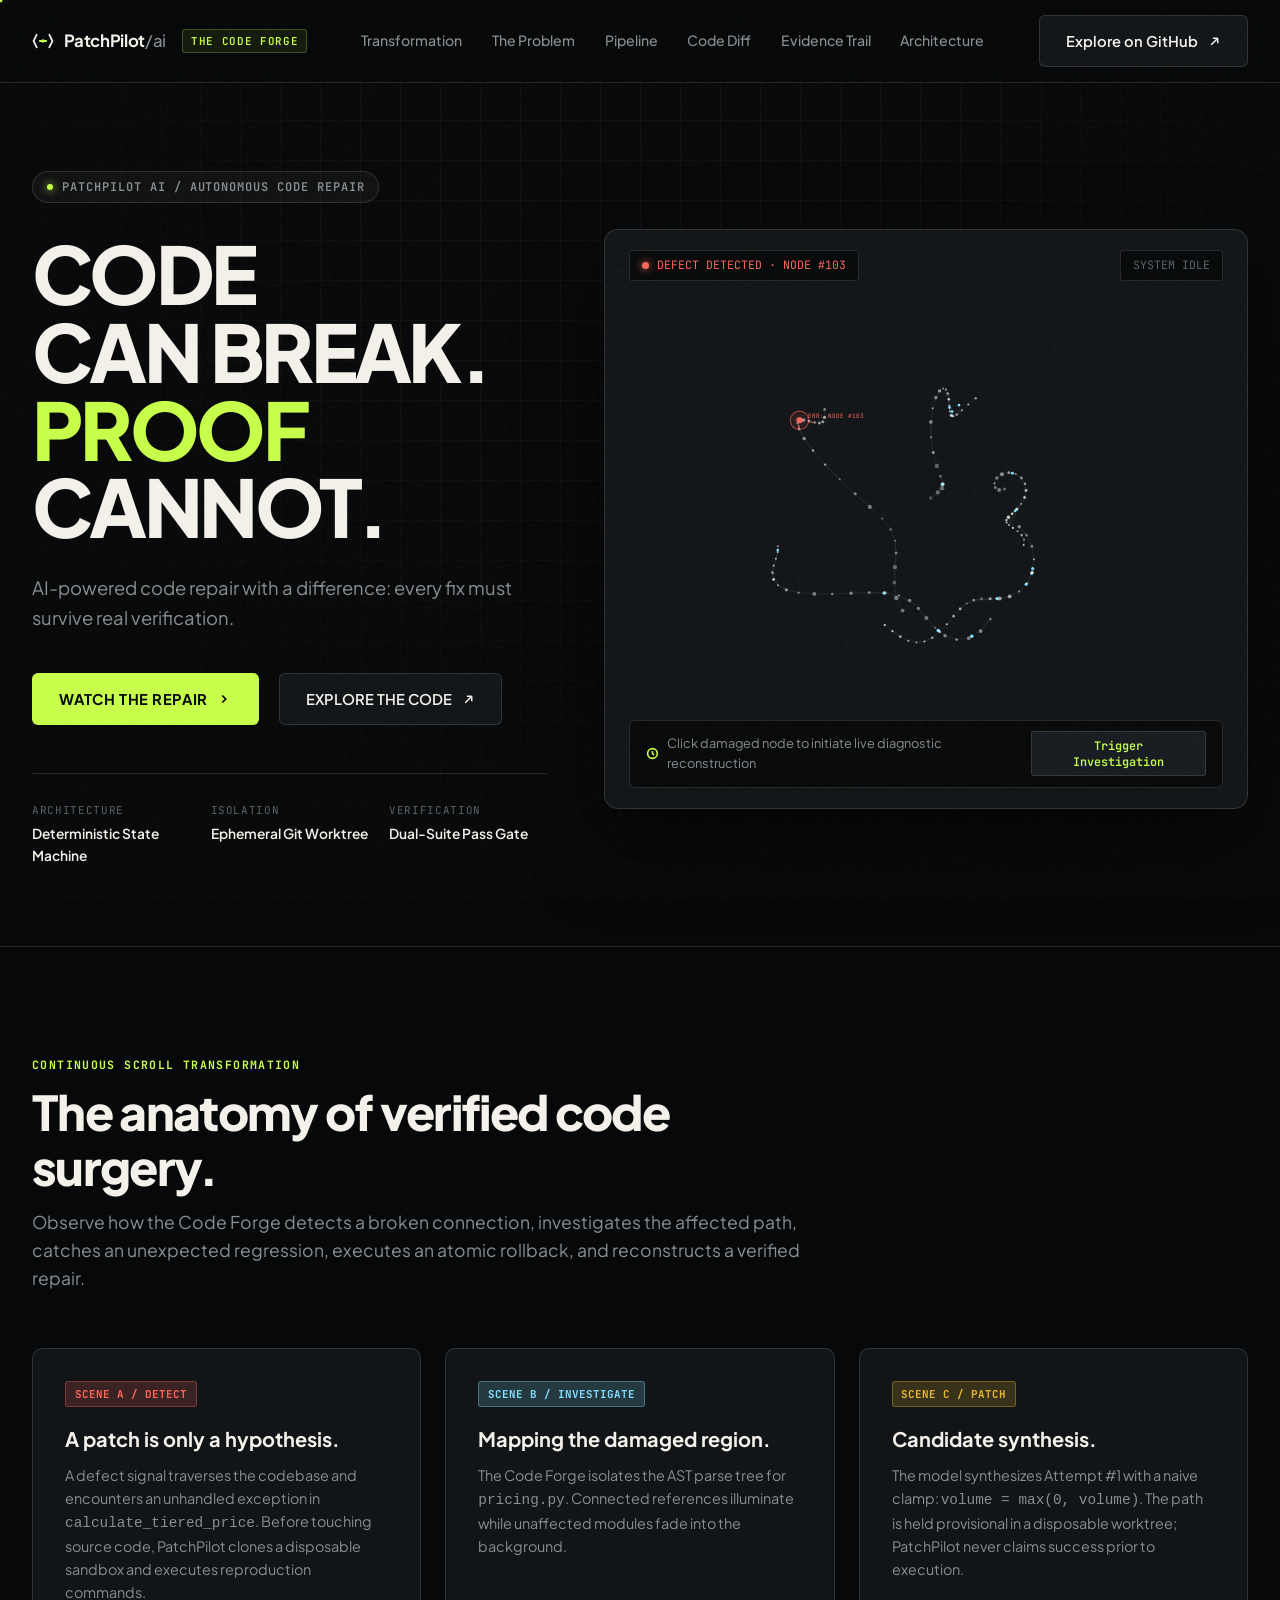
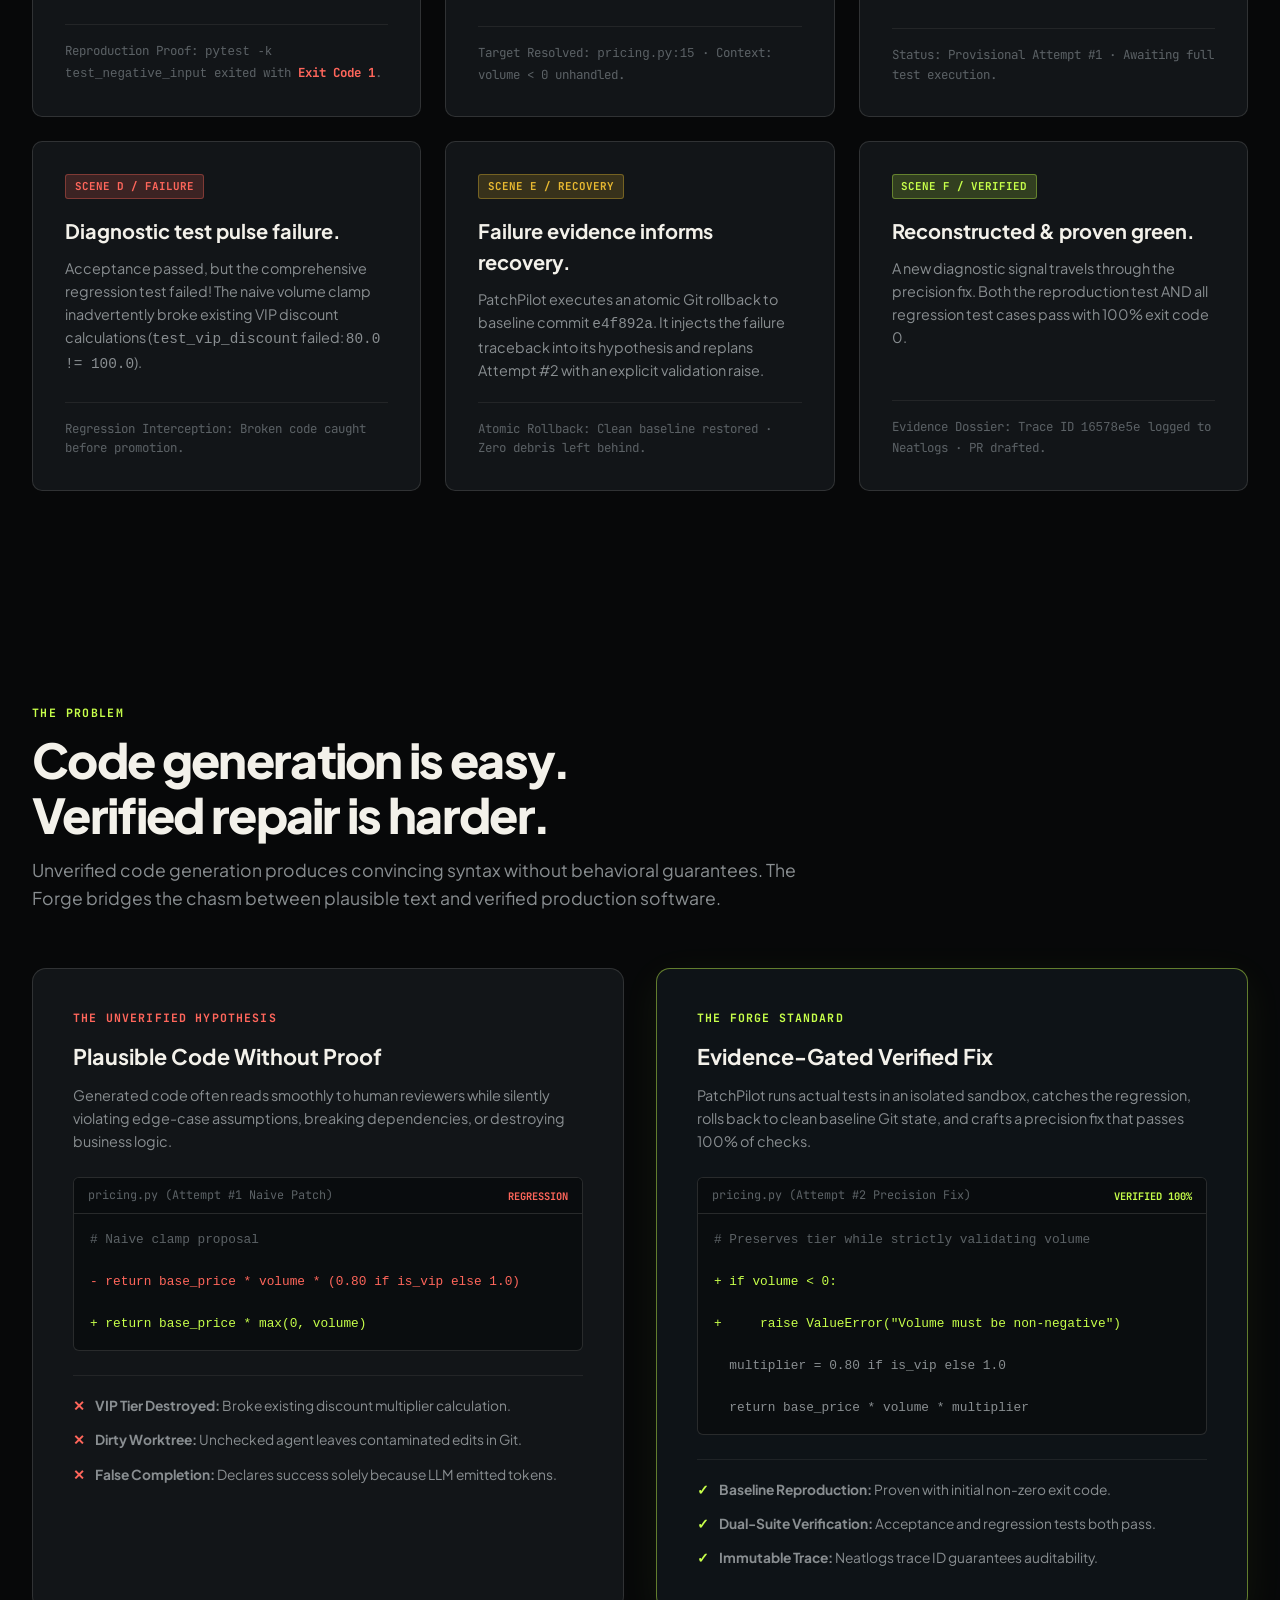
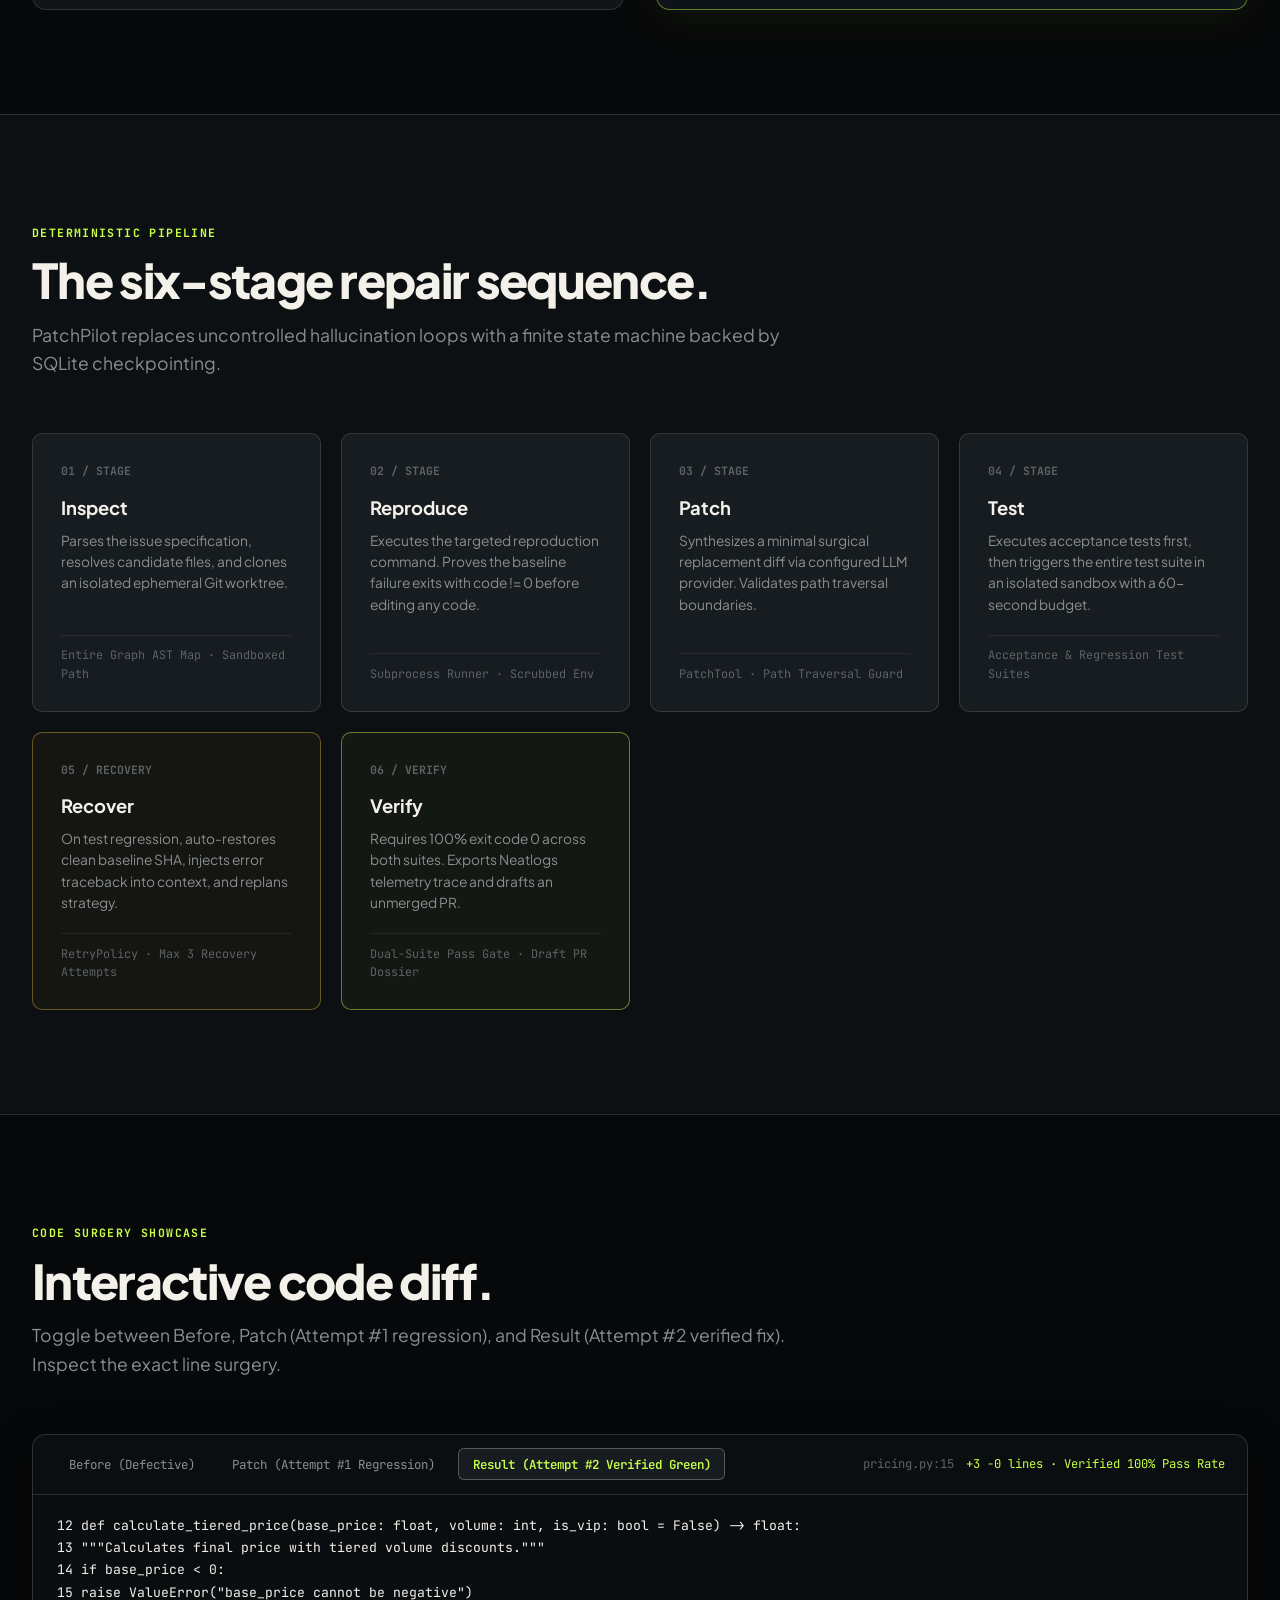
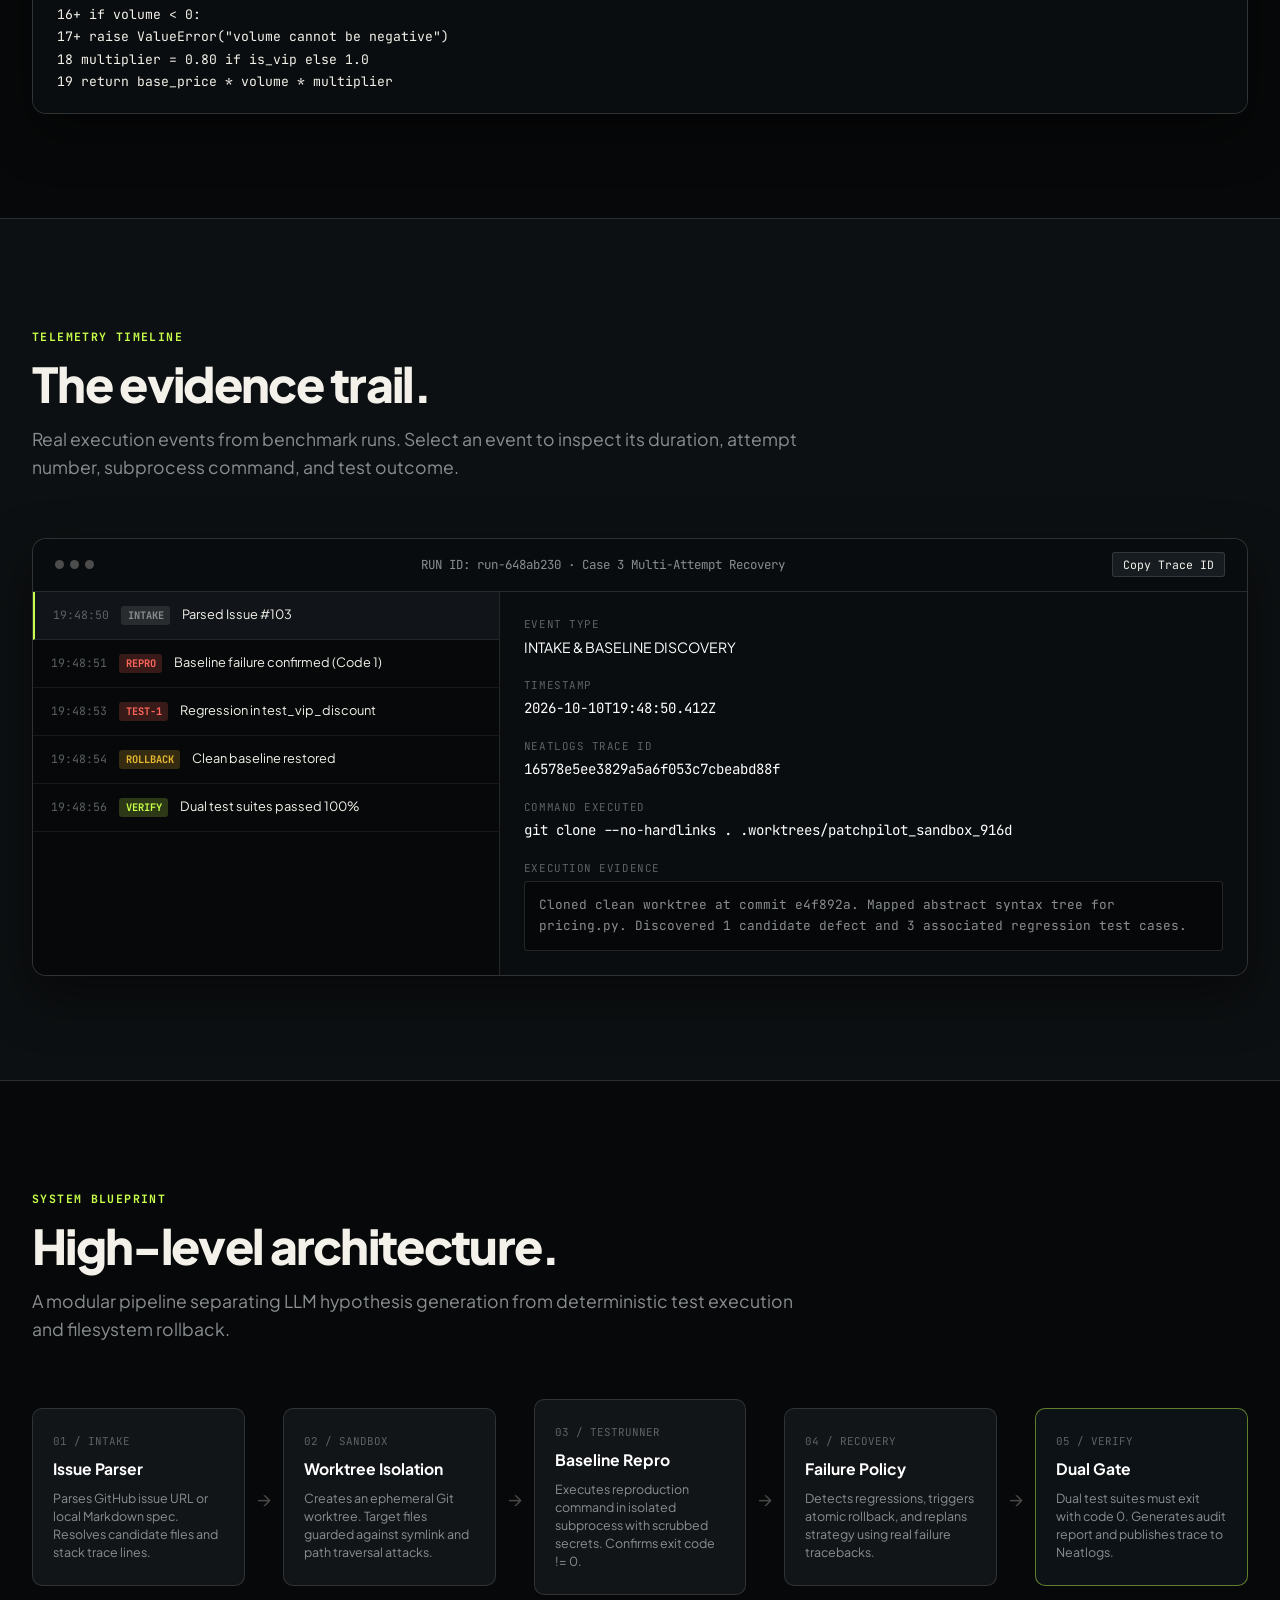
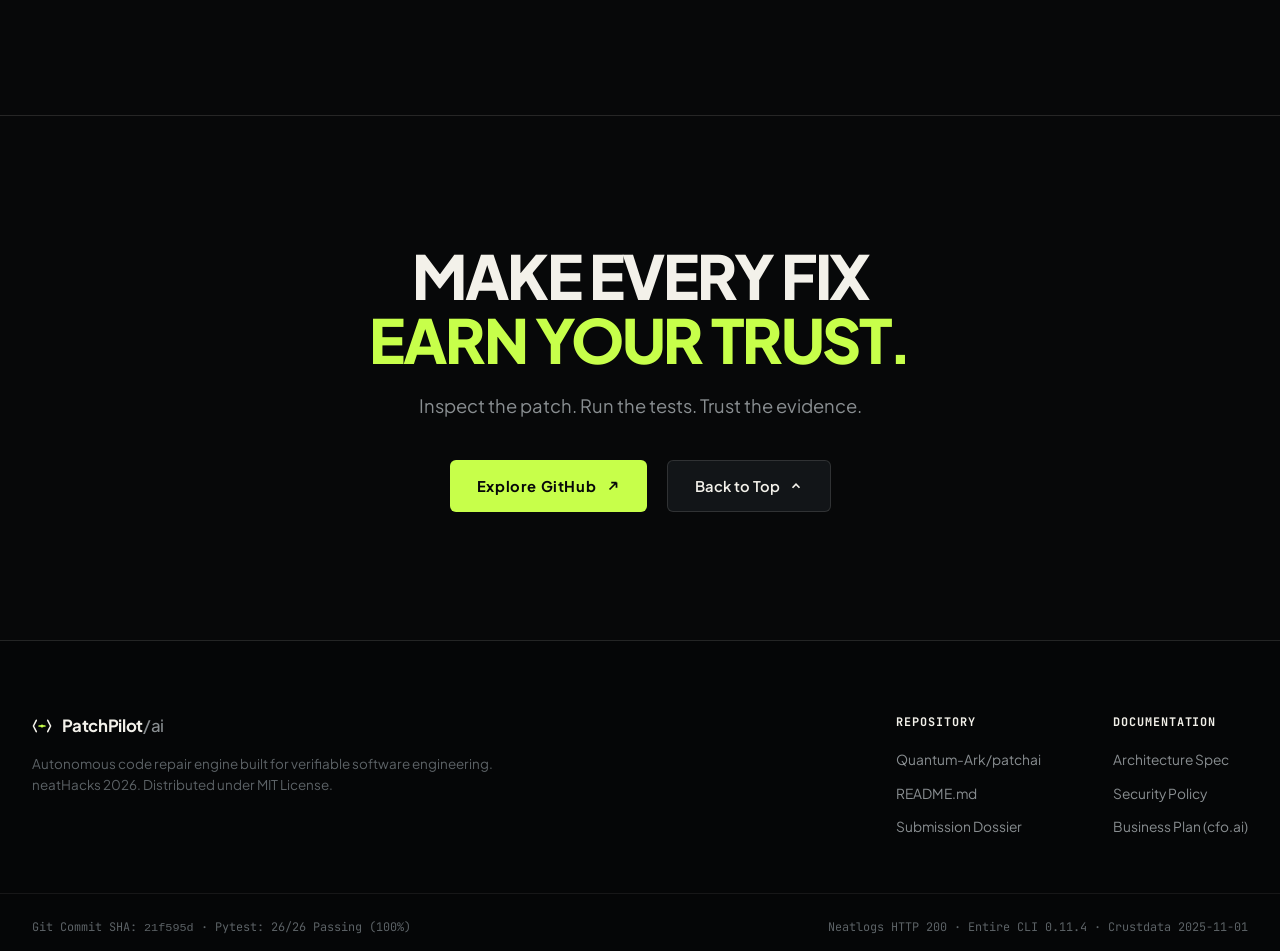
==== web/index.html @ 93bf3963 "feat(web): Implement The Code Forge cinematic homepage and 3D living code sculpture" ====
<!DOCTYPE html>
<html lang="en">
<head>
  <meta charset="UTF-8">
  <meta name="viewport" content="width=device-width, initial-scale=1.0">
  <title>PatchPilot AI — The Code Forge</title>
  <meta name="description" content="AI-powered code repair with a difference: every fix must survive real verification. Autonomous debugging, baseline reproduction, atomic rollback, and cryptographic evidence.">
  <link rel="preconnect" href="https://fonts.gstatic.com" crossorigin>
  <link rel="preconnect" href="https://fonts.googleapis.com">
  <link href="https://fonts.googleapis.com/css2?family=Plus+Jakarta+Sans:wght@300;400;500;600;700;800&family=JetBrains+Mono:ital,wght@0,400;0,500;0,600;1,400&display=swap" rel="stylesheet">
  <link rel="stylesheet" href="style.css">
</head>
<body class="forge-body">

  <!-- Subtle Film Grain Overlay -->
  <div class="forge-grain" aria-hidden="true"></div>

  <!-- Custom Precision Desktop Cursor -->
  <div id="cursor-halo" class="cursor-halo" aria-hidden="true"></div>
  <div id="cursor-point" class="cursor-point" aria-hidden="true"></div>
  <div id="cursor-badge" class="cursor-badge" aria-hidden="true">INSPECT</div>

  <!-- Navigation Bar -->
  <header class="forge-nav" id="forge-nav">
    <div class="nav-container">
      <div class="nav-left">
        <a href="#" class="brand-link" aria-label="PatchPilot AI Home">
          <!-- Geometric repaired code mark -->
          <svg class="brand-glyph" viewBox="0 0 28 28" width="22" height="22" fill="none" aria-hidden="true">
            <path d="M6 6L2 14L6 22" stroke="#F3F1EA" stroke-width="2.2" stroke-linecap="round" stroke-linejoin="round"/>
            <path d="M22 6L26 14L22 22" stroke="#F3F1EA" stroke-width="2.2" stroke-linecap="round" stroke-linejoin="round"/>
            <path d="M10 14H18" stroke="#C7FF4A" stroke-width="2.4" stroke-linecap="round"/>
            <circle cx="14" cy="14" r="2.2" fill="#C7FF4A"/>
          </svg>
          <span class="brand-title">PatchPilot<span class="brand-dim">/ai</span></span>
        </a>
        <span class="forge-pill">The Code Forge</span>
      </div>

      <nav class="nav-links" aria-label="Site Navigation">
        <a href="#narrative" class="nav-item">Transformation</a>
        <a href="#problem" class="nav-item">The Problem</a>
        <a href="#sequence" class="nav-item">Pipeline</a>
        <a href="#diff" class="nav-item">Code Diff</a>
        <a href="#evidence" class="nav-item">Evidence Trail</a>
        <a href="#architecture" class="nav-item">Architecture</a>
      </nav>

      <div class="nav-right">
        <a href="https://github.com/Quantum-Ark/patchai" target="_blank" rel="noopener noreferrer" class="btn-forge-secondary magnetic" id="nav-cta-btn">
          <span>Explore on GitHub</span>
          <svg viewBox="0 0 16 16" width="13" height="13" fill="none" stroke="currentColor" stroke-width="1.8" aria-hidden="true">
            <path d="M4 12L12 4M12 4H6M12 4V10"/>
          </svg>
        </a>
      </div>
    </div>
  </header>

  <!-- ======================================================================
       02 — THE SIGNATURE HERO: A LIVING CODE STRUCTURE
       ====================================================================== -->
  <section class="hero-forge-section" id="hero">
    <div class="forge-container hero-forge-layout">
      
      <!-- Left side: Editorial Typography -->
      <div class="hero-forge-left">
        <div class="hero-forge-eyebrow">
          <span class="eyebrow-light"></span>
          <span>PATCHPILOT AI / AUTONOMOUS CODE REPAIR</span>
        </div>

        <h1 class="hero-forge-title">
          CODE<br>
          CAN BREAK.<br>
          <span class="text-forge-lime">PROOF</span><br>
          CANNOT.
        </h1>

        <p class="hero-forge-lead">
          AI-powered code repair with a difference: every fix must survive real verification.
        </p>

        <div class="hero-forge-actions">
          <a href="#narrative" class="btn-forge-primary magnetic" id="hero-primary-btn">
            <span>WATCH THE REPAIR</span>
            <svg viewBox="0 0 16 16" width="14" height="14" fill="none" stroke="currentColor" stroke-width="2" aria-hidden="true">
              <path d="M6 12L10 8L6 4"/>
            </svg>
          </a>
          <a href="https://github.com/Quantum-Ark/patchai" target="_blank" rel="noopener noreferrer" class="btn-forge-secondary magnetic" id="hero-secondary-btn">
            <span>EXPLORE THE CODE</span>
            <svg viewBox="0 0 16 16" width="13" height="13" fill="none" stroke="currentColor" stroke-width="1.8" aria-hidden="true">
              <path d="M4 12L12 4M12 4H6M12 4V10"/>
            </svg>
          </a>
        </div>

        <div class="hero-forge-metadata">
          <div class="meta-item">
            <span class="meta-label">ARCHITECTURE</span>
            <span class="meta-val">Deterministic State Machine</span>
          </div>
          <div class="meta-item">
            <span class="meta-label">ISOLATION</span>
            <span class="meta-val">Ephemeral Git Worktree</span>
          </div>
          <div class="meta-item">
            <span class="meta-label">VERIFICATION</span>
            <span class="meta-val text-forge-lime">Dual-Suite Pass Gate</span>
          </div>
        </div>
      </div>

      <!-- Right side: Original 3D Particle Sculpture (Living Code Mesh) -->
      <div class="hero-forge-right">
        <div class="sculpture-wrapper" id="sculpture-container">
          <!-- 3D Particle Mesh Canvas -->
          <canvas id="forge-sculpture-canvas" class="forge-sculpture-canvas" aria-label="Interactive 3D particle code structure"></canvas>

          <!-- Interactive Mesh Control Overlays -->
          <div class="sculpture-telemetry-top">
            <div class="telemetry-node-status">
              <span class="pulse-indicator pulse-defect" id="defect-indicator"></span>
              <span class="telemetry-label" id="defect-label">DEFECT DETECTED · NODE #103</span>
            </div>
            <div class="telemetry-state-tag" id="mesh-state-tag">SYSTEM IDLE</div>
          </div>

          <div class="sculpture-prompt-bottom">
            <div class="prompt-instruction">
              <svg viewBox="0 0 16 16" width="13" height="13" fill="none" stroke="#C7FF4A" stroke-width="2" aria-hidden="true">
                <circle cx="8" cy="8" r="6"/>
                <path d="M8 5V8L10 10"/>
              </svg>
              <span>Click damaged node to initiate live diagnostic reconstruction</span>
            </div>
            <button class="btn-inspect-mesh" id="trigger-investigate-btn">
              <span>Trigger Investigation</span>
            </button>
          </div>
        </div>
      </div>

    </div>
  </section>

  <!-- ======================================================================
       04 — SCROLL TRANSFORMATION NARRATIVE: SCENE A TO SCENE F
       ====================================================================== -->
  <section class="narrative-section" id="narrative">
    <div class="forge-container">
      <div class="narrative-intro">
        <span class="forge-eyebrow">CONTINUOUS SCROLL TRANSFORMATION</span>
        <h2 class="forge-heading">The anatomy of verified code surgery.</h2>
        <p class="forge-sub">
          Observe how the Code Forge detects a broken connection, investigates the affected path, catches an unexpected regression, executes an atomic rollback, and reconstructs a verified repair.
        </p>
      </div>

      <div class="narrative-scenes-deck">
        <!-- Scene A: DETECT -->
        <div class="scene-card" data-scene="A" id="scene-a">
          <div class="scene-badge badge-red">SCENE A / DETECT</div>
          <h3 class="scene-title">A patch is only a hypothesis.</h3>
          <p class="scene-body">
            A defect signal traverses the codebase and encounters an unhandled exception in <code>calculate_tiered_price</code>. Before touching source code, PatchPilot clones a disposable sandbox and executes reproduction commands.
          </p>
          <div class="scene-callout">
            <span>Reproduction Proof:</span> <code>pytest -k test_negative_input</code> exited with <strong>Exit Code 1</strong>.
          </div>
        </div>

        <!-- Scene B: INVESTIGATE -->
        <div class="scene-card" data-scene="B" id="scene-b">
          <div class="scene-badge badge-cyan">SCENE B / INVESTIGATE</div>
          <h3 class="scene-title">Mapping the damaged region.</h3>
          <p class="scene-body">
            The Code Forge isolates the AST parse tree for <code>pricing.py</code>. Connected references illuminate while unaffected modules fade into the background.
          </p>
          <div class="scene-callout">
            <span>Target Resolved:</span> <code>pricing.py:15</code> · Context: volume &lt; 0 unhandled.
          </div>
        </div>

        <!-- Scene C: PATCH -->
        <div class="scene-card" data-scene="C" id="scene-c">
          <div class="scene-badge badge-amber">SCENE C / PATCH</div>
          <h3 class="scene-title">Candidate synthesis.</h3>
          <p class="scene-body">
            The model synthesizes Attempt #1 with a naive clamp: <code>volume = max(0, volume)</code>. The path is held provisional in a disposable worktree; PatchPilot never claims success prior to execution.
          </p>
          <div class="scene-callout">
            <span>Status:</span> Provisional Attempt #1 · Awaiting full test execution.
          </div>
        </div>

        <!-- Scene D: FAILURE -->
        <div class="scene-card" data-scene="D" id="scene-d">
          <div class="scene-badge badge-red">SCENE D / FAILURE</div>
          <h3 class="scene-title">Diagnostic test pulse failure.</h3>
          <p class="scene-body">
            Acceptance passed, but the comprehensive regression test failed! The naive volume clamp inadvertently broke existing VIP discount calculations (<code>test_vip_discount</code> failed: <code>80.0 != 100.0</code>).
          </p>
          <div class="scene-callout text-forge-failure">
            <span>Regression Interception:</span> Broken code caught before promotion.
          </div>
        </div>

        <!-- Scene E: RECOVERY -->
        <div class="scene-card" data-scene="E" id="scene-e">
          <div class="scene-badge badge-amber">SCENE E / RECOVERY</div>
          <h3 class="scene-title">Failure evidence informs recovery.</h3>
          <p class="scene-body">
            PatchPilot executes an atomic Git rollback to baseline commit <code>e4f892a</code>. It injects the failure traceback into its hypothesis and replans Attempt #2 with an explicit validation raise.
          </p>
          <div class="scene-callout">
            <span>Atomic Rollback:</span> Clean baseline restored · Zero debris left behind.
          </div>
        </div>

        <!-- Scene F: VERIFIED -->
        <div class="scene-card" data-scene="F" id="scene-f">
          <div class="scene-badge badge-lime">SCENE F / VERIFIED</div>
          <h3 class="scene-title">Reconstructed &amp; proven green.</h3>
          <p class="scene-body">
            A new diagnostic signal travels through the precision fix. Both the reproduction test AND all regression test cases pass with 100% exit code 0.
          </p>
          <div class="scene-callout text-forge-lime">
            <span>Evidence Dossier:</span> Trace ID <code>16578e5e</code> logged to Neatlogs · PR drafted.
          </div>
        </div>
      </div>
    </div>
  </section>

  <!-- ======================================================================
       06.1 — SECTION 1: THE ENGINEERING PROBLEM
       ====================================================================== -->
  <section class="forge-section" id="problem">
    <div class="forge-container">
      <div class="forge-intro">
        <span class="forge-eyebrow">THE PROBLEM</span>
        <h2 class="forge-heading">Code generation is easy.<br>Verified repair is harder.</h2>
        <p class="forge-sub">
          Unverified code generation produces convincing syntax without behavioral guarantees. The Forge bridges the chasm between plausible text and verified production software.
        </p>
      </div>

      <div class="problem-editorial-grid">
        <div class="editorial-card unverified-side">
          <div class="card-kicker text-forge-failure">THE UNVERIFIED HYPOTHESIS</div>
          <h3 class="card-head">Plausible Code Without Proof</h3>
          <p class="card-p">
            Generated code often reads smoothly to human reviewers while silently violating edge-case assumptions, breaking dependencies, or destroying business logic.
          </p>

          <div class="editorial-code-box">
            <div class="code-box-meta">
              <span>pricing.py (Attempt #1 Naive Patch)</span>
              <span class="tag-err">REGRESSION</span>
            </div>
            <pre><code><span class="c-dim"># Naive clamp proposal</span>
<span class="c-del">- return base_price * volume * (0.80 if is_vip else 1.0)</span>
<span class="c-add">+ return base_price * max(0, volume)</span></code></pre>
          </div>

          <div class="editorial-consequences">
            <div class="cq-item">
              <span class="cq-cross">✕</span>
              <span><strong>VIP Tier Destroyed:</strong> Broke existing discount multiplier calculation.</span>
            </div>
            <div class="cq-item">
              <span class="cq-cross">✕</span>
              <span><strong>Dirty Worktree:</strong> Unchecked agent leaves contaminated edits in Git.</span>
            </div>
            <div class="cq-item">
              <span class="cq-cross">✕</span>
              <span><strong>False Completion:</strong> Declares success solely because LLM emitted tokens.</span>
            </div>
          </div>
        </div>

        <div class="editorial-card verified-side">
          <div class="card-kicker text-forge-lime">THE FORGE STANDARD</div>
          <h3 class="card-head">Evidence-Gated Verified Fix</h3>
          <p class="card-p">
            PatchPilot runs actual tests in an isolated sandbox, catches the regression, rolls back to clean baseline Git state, and crafts a precision fix that passes 100% of checks.
          </p>

          <div class="editorial-code-box">
            <div class="code-box-meta">
              <span>pricing.py (Attempt #2 Precision Fix)</span>
              <span class="tag-ok">VERIFIED 100%</span>
            </div>
            <pre><code><span class="c-dim"># Preserves tier while strictly validating volume</span>
<span class="c-add">+ if volume &lt; 0:</span>
<span class="c-add">+     raise ValueError("Volume must be non-negative")</span>
<span class="c-ctx">  multiplier = 0.80 if is_vip else 1.0</span>
<span class="c-ctx">  return base_price * volume * multiplier</span></code></pre>
          </div>

          <div class="editorial-consequences">
            <div class="cq-item">
              <span class="cq-check">✓</span>
              <span><strong>Baseline Reproduction:</strong> Proven with initial non-zero exit code.</span>
            </div>
            <div class="cq-item">
              <span class="cq-check">✓</span>
              <span><strong>Dual-Suite Verification:</strong> Acceptance and regression tests both pass.</span>
            </div>
            <div class="cq-item">
              <span class="cq-check">✓</span>
              <span><strong>Immutable Trace:</strong> Neatlogs trace ID guarantees auditability.</span>
            </div>
          </div>
        </div>
      </div>
    </div>
  </section>

  <!-- ======================================================================
       06.2 — SECTION 2: THE REPAIR SEQUENCE
       ====================================================================== -->
  <section class="forge-section bg-surface" id="sequence">
    <div class="forge-container">
      <div class="forge-intro">
        <span class="forge-eyebrow">DETERMINISTIC PIPELINE</span>
        <h2 class="forge-heading">The six-stage repair sequence.</h2>
        <p class="forge-sub">
          PatchPilot replaces uncontrolled hallucination loops with a finite state machine backed by SQLite checkpointing.
        </p>
      </div>

      <div class="sequence-deck">
        <div class="seq-step-card" data-stage="1">
          <div class="seq-index">01 / STAGE</div>
          <h3 class="seq-title">Inspect</h3>
          <p class="seq-desc">Parses the issue specification, resolves candidate files, and clones an isolated ephemeral Git worktree.</p>
          <div class="seq-meta">Entire Graph AST Map · Sandboxed Path</div>
        </div>

        <div class="seq-step-card" data-stage="2">
          <div class="seq-index">02 / STAGE</div>
          <h3 class="seq-title">Reproduce</h3>
          <p class="seq-desc">Executes the targeted reproduction command. Proves the baseline failure exits with code != 0 before editing any code.</p>
          <div class="seq-meta">Subprocess Runner · Scrubbed Env</div>
        </div>

        <div class="seq-step-card" data-stage="3">
          <div class="seq-index">03 / STAGE</div>
          <h3 class="seq-title">Patch</h3>
          <p class="seq-desc">Synthesizes a minimal surgical replacement diff via configured LLM provider. Validates path traversal boundaries.</p>
          <div class="seq-meta">PatchTool · Path Traversal Guard</div>
        </div>

        <div class="seq-step-card" data-stage="4">
          <div class="seq-index">04 / STAGE</div>
          <h3 class="seq-title">Test</h3>
          <p class="seq-desc">Executes acceptance tests first, then triggers the entire test suite in an isolated sandbox with a 60-second budget.</p>
          <div class="seq-meta">Acceptance &amp; Regression Test Suites</div>
        </div>

        <div class="seq-step-card highlight-recovery" data-stage="5">
          <div class="seq-index text-forge-amber">05 / RECOVERY</div>
          <h3 class="seq-title">Recover</h3>
          <p class="seq-desc">On test regression, auto-restores clean baseline SHA, injects error traceback into context, and replans strategy.</p>
          <div class="seq-meta text-forge-amber">RetryPolicy · Max 3 Recovery Attempts</div>
        </div>

        <div class="seq-step-card highlight-verified" data-stage="6">
          <div class="seq-index text-forge-lime">06 / VERIFY</div>
          <h3 class="seq-title">Verify</h3>
          <p class="seq-desc">Requires 100% exit code 0 across both suites. Exports Neatlogs telemetry trace and drafts an unmerged PR.</p>
          <div class="seq-meta text-forge-lime">Dual-Suite Pass Gate · Draft PR Dossier</div>
        </div>
      </div>
    </div>
  </section>

  <!-- ======================================================================
       06.3 — SECTION 3: INTERACTIVE CODE DIFF SHOWCASE
       ====================================================================== -->
  <section class="forge-section" id="diff">
    <div class="forge-container">
      <div class="forge-intro">
        <span class="forge-eyebrow">CODE SURGERY SHOWCASE</span>
        <h2 class="forge-heading">Interactive code diff.</h2>
        <p class="forge-sub">
          Toggle between Before, Patch (Attempt #1 regression), and Result (Attempt #2 verified fix). Inspect the exact line surgery.
        </p>
      </div>

      <div class="diff-forge-card">
        <div class="diff-forge-bar">
          <div class="diff-tab-group">
            <button class="diff-tab-btn" data-view="before" id="tab-diff-before">
              <span>Before (Defective)</span>
            </button>
            <button class="diff-tab-btn" data-view="patch1" id="tab-diff-patch1">
              <span>Patch (Attempt #1 Regression)</span>
            </button>
            <button class="diff-tab-btn active" data-view="patch2" id="tab-diff-patch2">
              <span>Result (Attempt #2 Verified Green)</span>
            </button>
          </div>

          <div class="diff-meta-tag">
            <span class="tag-file">pricing.py:15</span>
            <span class="tag-stat" id="diff-stat-text">+3 -1 lines</span>
          </div>
        </div>

        <div class="diff-code-body" id="diff-code-body">
          <!-- Dynamically populated by JS according to active view -->
        </div>
      </div>
    </div>
  </section>

  <!-- ======================================================================
       06.4 — SECTION 4: THE EVIDENCE TRAIL (TRACE TIMELINE)
       ====================================================================== -->
  <section class="forge-section bg-surface" id="evidence">
    <div class="forge-container">
      <div class="forge-intro">
        <span class="forge-eyebrow">TELEMETRY TIMELINE</span>
        <h2 class="forge-heading">The evidence trail.</h2>
        <p class="forge-sub">
          Real execution events from benchmark runs. Select an event to inspect its duration, attempt number, subprocess command, and test outcome.
        </p>
      </div>

      <div class="trace-forge-box">
        <div class="trace-forge-top">
          <div class="trace-dots">
            <span></span><span></span><span></span>
          </div>
          <div class="trace-run-id">RUN ID: run-648ab230 · Case 3 Multi-Attempt Recovery</div>
          <button class="btn-copy-trace" id="copy-trace-btn" title="Copy Trace ID">
            <span>Copy Trace ID</span>
          </button>
        </div>

        <div class="trace-forge-split">
          <!-- Event Timeline -->
          <div class="trace-events-deck" id="trace-events-deck">
            <div class="trace-node-item is-active" data-idx="0">
              <span class="node-time">19:48:50</span>
              <span class="node-pill pill-neutral">INTAKE</span>
              <span class="node-summary">Parsed Issue #103</span>
            </div>
            <div class="trace-node-item" data-idx="1">
              <span class="node-time">19:48:51</span>
              <span class="node-pill pill-red">REPRO</span>
              <span class="node-summary">Baseline failure confirmed (Code 1)</span>
            </div>
            <div class="trace-node-item" data-idx="2">
              <span class="node-time">19:48:53</span>
              <span class="node-pill pill-red">TEST-1</span>
              <span class="node-summary">Regression in test_vip_discount</span>
            </div>
            <div class="trace-node-item" data-idx="3">
              <span class="node-time">19:48:54</span>
              <span class="node-pill pill-amber">ROLLBACK</span>
              <span class="node-summary">Clean baseline restored</span>
            </div>
            <div class="trace-node-item" data-idx="4">
              <span class="node-time">19:48:56</span>
              <span class="node-pill pill-lime">VERIFY</span>
              <span class="node-summary">Dual test suites passed 100%</span>
            </div>
          </div>

          <!-- Event Detail Panel -->
          <div class="trace-detail-panel" id="trace-detail-panel">
            <div class="detail-row">
              <span class="detail-label">EVENT TYPE</span>
              <span class="detail-val" id="det-type">INTAKE &amp; BASELINE DISCOVERY</span>
            </div>
            <div class="detail-row">
              <span class="detail-label">TIMESTAMP</span>
              <span class="detail-val mono" id="det-time">2026-10-10T19:48:50.412Z</span>
            </div>
            <div class="detail-row">
              <span class="detail-label">NEATLOGS TRACE ID</span>
              <span class="detail-val mono text-forge-cyan" id="det-trace">16578e5ee3829a5a6f053c7cbeabd88f</span>
            </div>
            <div class="detail-row">
              <span class="detail-label">COMMAND EXECUTED</span>
              <span class="detail-val mono" id="det-cmd">git clone --no-hardlinks . .worktrees/patchpilot_sandbox_916d</span>
            </div>
            <div class="detail-row">
              <span class="detail-label">EXECUTION EVIDENCE</span>
              <pre class="detail-output" id="det-log">Cloned clean worktree at commit e4f892a. Mapped abstract syntax tree for pricing.py. Discovered 1 candidate defect and 3 associated regression test cases.</pre>
            </div>
          </div>
        </div>
      </div>
    </div>
  </section>

  <!-- ======================================================================
       06.5 — SECTION 5: ARCHITECTURE
       ====================================================================== -->
  <section class="forge-section" id="architecture">
    <div class="forge-container">
      <div class="forge-intro">
        <span class="forge-eyebrow">SYSTEM BLUEPRINT</span>
        <h2 class="forge-heading">High-level architecture.</h2>
        <p class="forge-sub">
          A modular pipeline separating LLM hypothesis generation from deterministic test execution and filesystem rollback.
        </p>
      </div>

      <div class="arch-flow-deck">
        <div class="arch-box">
          <div class="arch-step-tag">01 / INTAKE</div>
          <h3 class="arch-box-title">Issue Parser</h3>
          <p class="arch-box-body">Parses GitHub issue URL or local Markdown spec. Resolves candidate files and stack trace lines.</p>
        </div>

        <div class="arch-arrow">→</div>

        <div class="arch-box">
          <div class="arch-step-tag">02 / SANDBOX</div>
          <h3 class="arch-box-title">Worktree Isolation</h3>
          <p class="arch-box-body">Creates an ephemeral Git worktree. Target files guarded against symlink and path traversal attacks.</p>
        </div>

        <div class="arch-arrow">→</div>

        <div class="arch-box">
          <div class="arch-step-tag">03 / TESTRUNNER</div>
          <h3 class="arch-box-title">Baseline Repro</h3>
          <p class="arch-box-body">Executes reproduction command in isolated subprocess with scrubbed secrets. Confirms exit code != 0.</p>
        </div>

        <div class="arch-arrow">→</div>

        <div class="arch-box">
          <div class="arch-step-tag">04 / RECOVERY</div>
          <h3 class="arch-box-title">Failure Policy</h3>
          <p class="arch-box-body">Detects regressions, triggers atomic rollback, and replans strategy using real failure tracebacks.</p>
        </div>

        <div class="arch-arrow">→</div>

        <div class="arch-box arch-box-verified">
          <div class="arch-step-tag text-forge-lime">05 / VERIFY</div>
          <h3 class="arch-box-title">Dual Gate</h3>
          <p class="arch-box-body">Dual test suites must exit with code 0. Generates audit report and publishes trace to Neatlogs.</p>
        </div>
      </div>
    </div>
  </section>

  <!-- ======================================================================
       06.6 — SECTION 6: FINAL CTA
       ====================================================================== -->
  <section class="forge-section cta-forge-section" id="cta">
    <div class="forge-container cta-forge-container">
      <h2 class="cta-forge-title">
        MAKE EVERY FIX<br>
        <span class="text-forge-lime">EARN YOUR TRUST.</span>
      </h2>
      
      <p class="cta-forge-sub">
        Inspect the patch. Run the tests. Trust the evidence.
      </p>

      <div class="cta-forge-actions">
        <a href="https://github.com/Quantum-Ark/patchai" target="_blank" rel="noopener noreferrer" class="btn-forge-primary magnetic" id="final-gh-btn">
          <span>Explore GitHub</span>
          <svg viewBox="0 0 16 16" width="14" height="14" fill="none" stroke="currentColor" stroke-width="2" aria-hidden="true">
            <path d="M4 12L12 4M12 4H6M12 4V10"/>
          </svg>
        </a>
        <a href="#hero" class="btn-forge-secondary magnetic" id="final-back-btn">
          <span>Back to Top</span>
          <svg viewBox="0 0 16 16" width="14" height="14" fill="none" stroke="currentColor" stroke-width="2" aria-hidden="true">
            <path d="M12 10L8 6L4 10"/>
          </svg>
        </a>
      </div>
    </div>
  </section>

  <!-- Minimalist Clean Developer Footer -->
  <footer class="forge-footer">
    <div class="forge-container footer-forge-grid">
      <div class="footer-forge-brand">
        <div class="brand-row">
          <svg class="brand-glyph" viewBox="0 0 28 28" width="20" height="20" fill="none" aria-hidden="true">
            <path d="M6 6L2 14L6 22" stroke="#F3F1EA" stroke-width="2.2" stroke-linecap="round" stroke-linejoin="round"/>
            <path d="M22 6L26 14L22 22" stroke="#F3F1EA" stroke-width="2.2" stroke-linecap="round" stroke-linejoin="round"/>
            <path d="M10 14H18" stroke="#C7FF4A" stroke-width="2.4" stroke-linecap="round"/>
            <circle cx="14" cy="14" r="2.2" fill="#C7FF4A"/>
          </svg>
          <span class="brand-title">PatchPilot<span class="brand-dim">/ai</span></span>
        </div>
        <p class="footer-note">
          Autonomous code repair engine built for verifiable software engineering.<br>
          neatHacks 2026. Distributed under MIT License.
        </p>
      </div>

      <div class="footer-forge-links">
        <div class="f-col">
          <span class="f-head">Repository</span>
          <a href="https://github.com/Quantum-Ark/patchai" target="_blank">Quantum-Ark/patchai</a>
          <a href="https://github.com/Quantum-Ark/patchai/blob/main/README.md" target="_blank">README.md</a>
          <a href="https://github.com/Quantum-Ark/patchai/blob/main/SUBMISSION_EVIDENCE.md" target="_blank">Submission Dossier</a>
        </div>
        <div class="f-col">
          <span class="f-head">Documentation</span>
          <a href="https://github.com/Quantum-Ark/patchai/blob/main/docs/architecture.md" target="_blank">Architecture Spec</a>
          <a href="https://github.com/Quantum-Ark/patchai/blob/main/docs/security.md" target="_blank">Security Policy</a>
          <a href="https://github.com/Quantum-Ark/patchai/blob/main/BUSINESS_PLAN.md" target="_blank">Business Plan (cfo.ai)</a>
        </div>
      </div>
    </div>

    <div class="footer-forge-bottom">
      <div class="forge-container bottom-row">
        <span>Git Commit SHA: <code>21f595d</code> · Pytest: 26/26 Passing (100%)</span>
        <span>Neatlogs HTTP 200 · Entire CLI 0.11.4 · Crustdata 2025-11-01</span>
      </div>
    </div>
  </footer>

  <script src="app.js"></script>
</body>
</html>
---- web/style.css ----
/* ==========================================================================
   PatchPilot AI — The Code Forge Design System
   Art Direction: MotionSites × Dribbble × Developer-Tool Craftsmanship
   ========================================================================== */

:root {
  /* The Code Forge Color Tokens */
  --bg-forge: #070809;
  --bg-forge-secondary: #0D1012;
  --bg-surface: #121518;
  --bg-surface-elevated: #171C20;
  --bg-surface-hover: #1E2328;
  --bg-code: #0A0D0F;

  --border-forge: rgba(243, 241, 234, 0.13);
  --border-forge-subtle: rgba(243, 241, 234, 0.07);
  --border-forge-active: rgba(243, 241, 234, 0.28);
  --border-lime: rgba(199, 255, 74, 0.45);

  --text-forge-primary: #F3F1EA;
  --text-forge-muted: #898E91;
  --text-forge-dim: #5C6266;

  /* Semantic State Accents */
  --accent-forge-lime: #C7FF4A;       /* PROOF / VERIFIED */
  --accent-forge-cyan: #82DFFF;       /* DIAGNOSTIC / TELEMETRY */
  --accent-forge-failure: #FF665B;    /* DEFECT / FAILURE */
  --accent-forge-amber: #E8B931;      /* RECOVERY / PENDING */

  --font-sans: 'Plus Jakarta Sans', -apple-system, BlinkMacSystemFont, 'Segoe UI', Roboto, sans-serif;
  --font-mono: 'JetBrains Mono', ui-monospace, SFMono-Regular, Menlo, Monaco, Consolas, monospace;

  --ease-forge: cubic-bezier(0.16, 1, 0.3, 1);
  --ease-smooth: cubic-bezier(0.2, 0.8, 0.2, 1);

  --radius-xs: 3px;
  --radius-sm: 6px;
  --radius-md: 10px;
  --radius-lg: 14px;
}

*, *::before, *::after {
  box-sizing: border-box;
  margin: 0;
  padding: 0;
}

html {
  font-size: 16px;
  background-color: var(--bg-forge);
  color: var(--text-forge-primary);
  font-family: var(--font-sans);
  scroll-behavior: smooth;
  -webkit-font-smoothing: antialiased;
  -moz-osx-font-smoothing: grayscale;
}

body.forge-body {
  position: relative;
  min-height: 100vh;
  line-height: 1.55;
  background-color: var(--bg-forge);
  overflow-x: hidden;
}

/* Technical Hairline Grid */
body.forge-body::before {
  content: '';
  position: fixed;
  top: 0;
  left: 0;
  width: 100vw;
  height: 100vh;
  background-image: 
    linear-gradient(to right, rgba(243, 241, 234, 0.035) 1px, transparent 1px),
    linear-gradient(to bottom, rgba(243, 241, 234, 0.035) 1px, transparent 1px);
  background-size: 40px 40px;
  mask-image: radial-gradient(ellipse at 50% 15%, black 30%, transparent 80%);
  -webkit-mask-image: radial-gradient(ellipse at 50% 15%, black 30%, transparent 80%);
  pointer-events: none;
  z-index: 0;
}

/* Subtle Film Grain */
.forge-grain {
  position: fixed;
  top: 0;
  left: 0;
  width: 100vw;
  height: 100vh;
  background-image: url("data:image/svg+xml,%3Csvg viewBox='0 0 200 200' xmlns='http://www.w3.org/2000/svg'%3E%3Cfilter id='noiseFilter'%3E%3CfeTurbulence type='fractalNoise' baseFrequency='0.85' numOctaves='3' stitchTiles='stitch'/%3E%3C/filter%3E%3Crect width='100%25' height='100%25' filter='url(%23noiseFilter)' opacity='0.025'/%3E%3C/svg%3E");
  pointer-events: none;
  z-index: 999;
}

/* ==========================================================================
   03 — Custom Precision Desktop Cursor
   ========================================================================== */
.cursor-point {
  position: fixed;
  top: 0;
  left: 0;
  width: 5px;
  height: 5px;
  background-color: var(--accent-forge-lime);
  border-radius: 50%;
  pointer-events: none;
  z-index: 9999;
  transform: translate(-50%, -50%);
  transition: transform 0.04s linear, opacity 0.2s ease;
}

.cursor-halo {
  position: fixed;
  top: 0;
  left: 0;
  width: 32px;
  height: 32px;
  border: 1px solid rgba(199, 255, 74, 0.35);
  border-radius: 50%;
  pointer-events: none;
  z-index: 9998;
  transform: translate(-50%, -50%);
  transition: width 0.22s var(--ease-forge), height 0.22s var(--ease-forge), border-color 0.2s ease, background 0.2s ease;
}

.cursor-badge {
  position: fixed;
  top: 0;
  left: 0;
  font-family: var(--font-mono);
  font-size: 9px;
  font-weight: 700;
  letter-spacing: 0.12em;
  color: var(--bg-forge);
  background: var(--accent-forge-lime);
  padding: 2px 6px;
  border-radius: var(--radius-xs);
  pointer-events: none;
  z-index: 9999;
  transform: translate(20px, -50%);
  opacity: 0;
  transition: opacity 0.15s ease, transform 0.15s var(--ease-forge);
}

body.cursor-inspecting .cursor-badge {
  opacity: 1;
  transform: translate(24px, -50%);
}

body.cursor-hover .cursor-halo {
  width: 48px;
  height: 48px;
  border-color: var(--accent-forge-lime);
  background: rgba(199, 255, 74, 0.05);
}

@media (max-width: 1024px), (pointer: coarse) {
  .cursor-point, .cursor-halo, .cursor-badge {
    display: none !important;
  }
}

/* ==========================================================================
   Navigation Bar
   ========================================================================== */
.forge-nav {
  position: sticky;
  top: 0;
  z-index: 500;
  background: rgba(7, 8, 9, 0.85);
  backdrop-filter: blur(16px);
  -webkit-backdrop-filter: blur(16px);
  border-bottom: 1px solid var(--border-forge);
  transition: background 0.25s ease, border-color 0.25s ease;
}

.forge-nav.scrolled {
  background: rgba(7, 8, 9, 0.96);
  border-color: var(--border-forge-active);
}

.nav-container {
  max-width: 1320px;
  margin: 0 auto;
  padding: 0.95rem 2rem;
  display: flex;
  align-items: center;
  justify-content: space-between;
}

.nav-left {
  display: flex;
  align-items: center;
  gap: 1rem;
}

.brand-link {
  display: flex;
  align-items: center;
  gap: 0.65rem;
  text-decoration: none;
  color: var(--text-forge-primary);
}

.brand-title {
  font-size: 1.05rem;
  font-weight: 700;
  letter-spacing: -0.02em;
}

.brand-dim {
  color: var(--text-forge-muted);
  font-weight: 500;
}

.forge-pill {
  font-family: var(--font-mono);
  font-size: 0.68rem;
  font-weight: 600;
  color: var(--accent-forge-lime);
  background: rgba(199, 255, 74, 0.08);
  border: 1px solid rgba(199, 255, 74, 0.25);
  padding: 0.15rem 0.5rem;
  border-radius: var(--radius-xs);
  text-transform: uppercase;
  letter-spacing: 0.06em;
}

.nav-links {
  display: flex;
  align-items: center;
  gap: 1.85rem;
}

.nav-item {
  color: var(--text-forge-muted);
  text-decoration: none;
  font-size: 0.88rem;
  font-weight: 500;
  transition: color 0.18s ease;
}

.nav-item:hover {
  color: var(--text-forge-primary);
}

/* ==========================================================================
   Shared Typography & Buttons
   ========================================================================== */
.forge-container {
  max-width: 1320px;
  margin: 0 auto;
  padding: 0 2rem;
  position: relative;
  z-index: 1;
}

.forge-section {
  padding: 6.5rem 0;
  position: relative;
}

.bg-surface {
  background-color: var(--bg-forge-secondary);
  border-top: 1px solid var(--border-forge);
  border-bottom: 1px solid var(--border-forge);
}

.forge-intro {
  max-width: 780px;
  margin-bottom: 3.5rem;
}

.forge-eyebrow {
  display: inline-block;
  font-family: var(--font-mono);
  font-size: 0.72rem;
  font-weight: 700;
  letter-spacing: 0.12em;
  color: var(--accent-forge-lime);
  margin-bottom: 0.65rem;
}

.forge-heading {
  font-size: clamp(2rem, 3.8vw, 3rem);
  font-weight: 800;
  letter-spacing: -0.035em;
  color: var(--text-forge-primary);
  line-height: 1.15;
  margin-bottom: 0.85rem;
}

.forge-sub {
  font-size: 1.1rem;
  color: var(--text-forge-muted);
  line-height: 1.6;
}

.text-forge-lime { color: var(--accent-forge-lime); }
.text-forge-cyan { color: var(--accent-forge-cyan); }
.text-forge-failure { color: var(--accent-forge-failure); }
.text-forge-amber { color: var(--accent-forge-amber); }

/* Buttons */
.btn-forge-primary {
  display: inline-flex;
  align-items: center;
  gap: 0.6rem;
  background: var(--accent-forge-lime);
  color: #070809;
  padding: 0.85rem 1.65rem;
  border-radius: var(--radius-sm);
  font-size: 0.92rem;
  font-weight: 700;
  letter-spacing: 0.04em;
  text-decoration: none;
  cursor: pointer;
  border: 1px solid transparent;
  transition: all 0.22s var(--ease-forge);
}

.btn-forge-primary:hover {
  background: #dbff82;
  box-shadow: 0 0 28px rgba(199, 255, 74, 0.45);
  transform: translateY(-2px);
}

.btn-forge-secondary {
  display: inline-flex;
  align-items: center;
  gap: 0.6rem;
  background: var(--bg-surface);
  border: 1px solid var(--border-forge);
  color: var(--text-forge-primary);
  padding: 0.85rem 1.65rem;
  border-radius: var(--radius-sm);
  font-size: 0.92rem;
  font-weight: 600;
  text-decoration: none;
  cursor: pointer;
  transition: all 0.22s var(--ease-forge);
}

.btn-forge-secondary:hover {
  background: var(--bg-surface-elevated);
  border-color: var(--border-forge-active);
  transform: translateY(-2px);
}

/* ==========================================================================
   02 — THE SIGNATURE HERO
   ========================================================================== */
.hero-forge-section {
  position: relative;
  padding: 5.5rem 0 5rem;
  min-height: calc(100vh - 65px);
  display: flex;
  align-items: center;
}

.hero-forge-layout {
  display: grid;
  grid-template-columns: 1fr 1.25fr;
  gap: 3.5rem;
  align-items: center;
  width: 100%;
}

.hero-forge-left {
  max-width: 580px;
}

.hero-forge-eyebrow {
  display: inline-flex;
  align-items: center;
  gap: 0.6rem;
  font-family: var(--font-mono);
  font-size: 0.75rem;
  font-weight: 600;
  letter-spacing: 0.08em;
  color: var(--text-forge-muted);
  background: rgba(243, 241, 234, 0.04);
  border: 1px solid var(--border-forge);
  padding: 0.35rem 0.85rem;
  border-radius: 999px;
  margin-bottom: 2rem;
}

.eyebrow-light {
  width: 6px;
  height: 6px;
  border-radius: 50%;
  background-color: var(--accent-forge-lime);
  box-shadow: 0 0 8px var(--accent-forge-lime);
}

.hero-forge-title {
  font-size: clamp(3rem, 6.2vw, 5rem);
  font-weight: 800;
  line-height: 0.98;
  letter-spacing: -0.045em;
  color: var(--text-forge-primary);
  margin-bottom: 1.65rem;
}

.hero-forge-lead {
  font-size: 1.15rem;
  line-height: 1.65;
  color: var(--text-forge-muted);
  margin-bottom: 2.5rem;
}

.hero-forge-actions {
  display: flex;
  align-items: center;
  gap: 1.25rem;
  margin-bottom: 3rem;
  flex-wrap: wrap;
}

.hero-forge-metadata {
  display: grid;
  grid-template-columns: repeat(3, 1fr);
  gap: 1.25rem;
  padding-top: 1.75rem;
  border-top: 1px solid var(--border-forge);
}

.meta-item {
  display: flex;
  flex-direction: column;
  gap: 0.25rem;
}

.meta-label {
  font-family: var(--font-mono);
  font-size: 0.68rem;
  color: var(--text-forge-dim);
  letter-spacing: 0.06em;
}

.meta-val {
  font-size: 0.86rem;
  font-weight: 600;
  color: var(--text-forge-primary);
}

/* 3D Particle Sculpture Right Column */
.hero-forge-right {
  position: relative;
  width: 100%;
  height: 580px;
}

.sculpture-wrapper {
  position: relative;
  width: 100%;
  height: 100%;
  background: var(--bg-surface);
  border: 1px solid var(--border-forge);
  border-radius: var(--radius-lg);
  overflow: hidden;
  box-shadow: 0 30px 80px rgba(0, 0, 0, 0.6);
}

.forge-sculpture-canvas {
  width: 100%;
  height: 100%;
  display: block;
}

.sculpture-telemetry-top {
  position: absolute;
  top: 1.25rem;
  left: 1.5rem;
  right: 1.5rem;
  display: flex;
  justify-content: space-between;
  align-items: center;
  pointer-events: none;
}

.telemetry-node-status {
  display: flex;
  align-items: center;
  gap: 0.55rem;
  background: rgba(7, 8, 9, 0.85);
  border: 1px solid var(--border-forge);
  padding: 0.35rem 0.75rem;
  border-radius: var(--radius-xs);
  font-family: var(--font-mono);
  font-size: 0.72rem;
  color: var(--accent-forge-failure);
}

.pulse-indicator {
  width: 7px;
  height: 7px;
  border-radius: 50%;
  background: var(--accent-forge-failure);
  box-shadow: 0 0 8px var(--accent-forge-failure);
  animation: pulseBlink 1.4s infinite;
}

@keyframes pulseBlink {
  0%, 100% { opacity: 1; transform: scale(1); }
  50% { opacity: 0.4; transform: scale(0.85); }
}

.telemetry-state-tag {
  font-family: var(--font-mono);
  font-size: 0.72rem;
  color: var(--text-forge-dim);
  background: rgba(7, 8, 9, 0.85);
  border: 1px solid var(--border-forge);
  padding: 0.35rem 0.75rem;
  border-radius: var(--radius-xs);
}

.sculpture-prompt-bottom {
  position: absolute;
  bottom: 1.25rem;
  left: 1.5rem;
  right: 1.5rem;
  display: flex;
  justify-content: space-between;
  align-items: center;
  background: rgba(7, 8, 9, 0.88);
  border: 1px solid var(--border-forge);
  padding: 0.65rem 1rem;
  border-radius: var(--radius-sm);
  backdrop-filter: blur(10px);
}

.prompt-instruction {
  display: flex;
  align-items: center;
  gap: 0.55rem;
  font-size: 0.8rem;
  color: var(--text-forge-muted);
}

.btn-inspect-mesh {
  background: var(--bg-surface-elevated);
  border: 1px solid var(--border-forge);
  color: var(--accent-forge-lime);
  font-family: var(--font-mono);
  font-size: 0.74rem;
  font-weight: 600;
  padding: 0.35rem 0.85rem;
  border-radius: var(--radius-xs);
  cursor: pointer;
  transition: all 0.15s ease;
}

.btn-inspect-mesh:hover {
  background: var(--accent-forge-lime);
  color: #070809;
}

/* ==========================================================================
   04 — SCROLL TRANSFORMATION NARRATIVE (SCENE A TO SCENE F)
   ========================================================================== */
.narrative-section {
  padding: 6.5rem 0;
  border-top: 1px solid var(--border-forge);
}

.narrative-intro {
  max-width: 780px;
  margin-bottom: 3.5rem;
}

.narrative-scenes-deck {
  display: grid;
  grid-template-columns: repeat(auto-fit, minmax(360px, 1fr));
  gap: 1.5rem;
}

.scene-card {
  background: var(--bg-surface);
  border: 1px solid var(--border-forge);
  border-radius: var(--radius-md);
  padding: 2rem;
  display: flex;
  flex-direction: column;
  transition: all 0.22s var(--ease-forge);
}

.scene-card:hover {
  border-color: var(--border-forge-active);
  transform: translateY(-2px);
}

.scene-badge {
  font-family: var(--font-mono);
  font-size: 0.68rem;
  font-weight: 700;
  display: inline-block;
  margin-bottom: 1rem;
  padding: 0.2rem 0.55rem;
  border-radius: var(--radius-xs);
  width: fit-content;
}

.badge-red { background: rgba(255, 102, 91, 0.18); color: var(--accent-forge-failure); border: 1px solid rgba(255, 102, 91, 0.35); }
.badge-cyan { background: rgba(130, 223, 255, 0.18); color: var(--accent-forge-cyan); border: 1px solid rgba(130, 223, 255, 0.35); }
.badge-amber { background: rgba(232, 185, 49, 0.18); color: var(--accent-forge-amber); border: 1px solid rgba(232, 185, 49, 0.35); }
.badge-lime { background: rgba(199, 255, 74, 0.18); color: var(--accent-forge-lime); border: 1px solid rgba(199, 255, 74, 0.35); }

.scene-title {
  font-size: 1.25rem;
  font-weight: 700;
  color: var(--text-forge-primary);
  margin-bottom: 0.65rem;
}

.scene-body {
  font-size: 0.9rem;
  color: var(--text-forge-muted);
  line-height: 1.6;
  margin-bottom: 1.25rem;
  flex: 1;
}

.scene-callout {
  padding-top: 1rem;
  border-top: 1px solid var(--border-forge-subtle);
  font-family: var(--font-mono);
  font-size: 0.78rem;
  color: var(--text-forge-dim);
}

.scene-callout strong {
  color: var(--accent-forge-failure);
}

/* ==========================================================================
   06.1 — THE ENGINEERING PROBLEM
   ========================================================================== */
.problem-editorial-grid {
  display: grid;
  grid-template-columns: repeat(auto-fit, minmax(360px, 1fr));
  gap: 2rem;
}

.editorial-card {
  border-radius: var(--radius-lg);
  padding: 2.5rem;
  display: flex;
  flex-direction: column;
}

.unverified-side {
  background: var(--bg-surface);
  border: 1px solid var(--border-forge);
}

.verified-side {
  background: #0e1317;
  border: 1px solid var(--border-lime);
  box-shadow: 0 10px 40px rgba(199, 255, 74, 0.06);
}

.card-kicker {
  font-family: var(--font-mono);
  font-size: 0.72rem;
  font-weight: 700;
  letter-spacing: 0.1em;
  margin-bottom: 0.85rem;
}

.card-head {
  font-size: 1.35rem;
  font-weight: 700;
  color: var(--text-forge-primary);
  margin-bottom: 0.65rem;
}

.card-p {
  font-size: 0.9rem;
  color: var(--text-forge-muted);
  line-height: 1.6;
  margin-bottom: 1.5rem;
}

.editorial-code-box {
  background: var(--bg-code);
  border: 1px solid var(--border-forge);
  border-radius: var(--radius-sm);
  overflow: hidden;
  margin-bottom: 1.5rem;
}

.code-box-meta {
  background: #090c0e;
  padding: 0.5rem 0.85rem;
  display: flex;
  justify-content: space-between;
  align-items: center;
  font-family: var(--font-mono);
  font-size: 0.74rem;
  color: var(--text-forge-dim);
  border-bottom: 1px solid var(--border-forge);
}

.tag-err { font-weight: 700; font-size: 0.65rem; color: var(--accent-forge-failure); }
.tag-ok { font-weight: 700; font-size: 0.65rem; color: var(--accent-forge-lime); }

.editorial-code-box pre {
  padding: 1rem;
  font-family: var(--font-mono);
  font-size: 0.8rem;
  line-height: 1.6;
}

.c-dim { color: var(--text-forge-dim); display: block; }
.c-del { color: var(--accent-forge-failure); display: block; }
.c-add { color: var(--accent-forge-lime); display: block; }
.c-ctx { color: var(--text-forge-muted); display: block; }

.editorial-consequences {
  display: flex;
  flex-direction: column;
  gap: 0.85rem;
  padding-top: 1.25rem;
  border-top: 1px solid var(--border-forge-subtle);
}

.cq-item {
  display: flex;
  align-items: flex-start;
  gap: 0.65rem;
  font-size: 0.86rem;
  color: var(--text-forge-muted);
  line-height: 1.5;
}

.cq-cross { color: var(--accent-forge-failure); font-weight: 700; }
.cq-check { color: var(--accent-forge-lime); font-weight: 700; }

/* ==========================================================================
   06.2 — THE REPAIR SEQUENCE
   ========================================================================== */
.sequence-deck {
  display: grid;
  grid-template-columns: repeat(auto-fit, minmax(280px, 1fr));
  gap: 1.25rem;
}

.seq-step-card {
  background: var(--bg-surface-elevated);
  border: 1px solid var(--border-forge);
  border-radius: var(--radius-md);
  padding: 1.75rem;
  display: flex;
  flex-direction: column;
  transition: all 0.2s var(--ease-forge);
}

.seq-step-card:hover {
  border-color: var(--border-forge-active);
  transform: translateY(-2px);
}

.seq-step-card.highlight-recovery {
  border-color: rgba(232, 185, 49, 0.4);
  background: rgba(232, 185, 49, 0.035);
}

.seq-step-card.highlight-verified {
  border-color: var(--border-lime);
  background: rgba(199, 255, 74, 0.035);
}

.seq-index {
  font-family: var(--font-mono);
  font-size: 0.72rem;
  color: var(--text-forge-dim);
  font-weight: 700;
  margin-bottom: 0.85rem;
}

.seq-title {
  font-size: 1.15rem;
  font-weight: 700;
  color: var(--text-forge-primary);
  margin-bottom: 0.45rem;
}

.seq-desc {
  font-size: 0.86rem;
  color: var(--text-forge-muted);
  line-height: 1.55;
  margin-bottom: 1.25rem;
  flex: 1;
}

.seq-meta {
  font-family: var(--font-mono);
  font-size: 0.74rem;
  color: var(--text-forge-dim);
  padding-top: 0.65rem;
  border-top: 1px solid var(--border-forge-subtle);
}

/* ==========================================================================
   06.3 — INTERACTIVE CODE DIFF SHOWCASE
   ========================================================================== */
.diff-forge-card {
  background: var(--bg-surface);
  border: 1px solid var(--border-forge);
  border-radius: var(--radius-lg);
  overflow: hidden;
  box-shadow: 0 20px 50px rgba(0, 0, 0, 0.4);
}

.diff-forge-bar {
  background: #0b0e11;
  padding: 0.85rem 1.35rem;
  display: flex;
  align-items: center;
  justify-content: space-between;
  border-bottom: 1px solid var(--border-forge);
  flex-wrap: wrap;
  gap: 0.75rem;
}

.diff-tab-group {
  display: flex;
  gap: 0.5rem;
}

.diff-tab-btn {
  background: transparent;
  border: 1px solid transparent;
  color: var(--text-forge-muted);
  font-family: var(--font-mono);
  font-size: 0.78rem;
  padding: 0.4rem 0.85rem;
  border-radius: var(--radius-sm);
  cursor: pointer;
  transition: all 0.15s ease;
}

.diff-tab-btn:hover {
  color: var(--text-forge-primary);
  background: var(--bg-surface-elevated);
}

.diff-tab-btn.active {
  background: var(--bg-surface-elevated);
  border-color: var(--border-forge-active);
  color: var(--accent-forge-lime);
  font-weight: 600;
}

.diff-meta-tag {
  display: flex;
  align-items: center;
  gap: 0.75rem;
  font-family: var(--font-mono);
  font-size: 0.76rem;
}

.tag-file { color: var(--text-forge-dim); }
.tag-stat { color: var(--accent-forge-lime); }

.diff-code-body {
  padding: 1.25rem 1.5rem;
  background: var(--bg-code);
  font-family: var(--font-mono);
  font-size: 0.82rem;
  line-height: 1.7;
  overflow-x: auto;
}

.diff-line-row {
  display: flex;
  padding: 0.15rem 0.5rem;
  border-radius: 2px;
}

.diff-line-row.add {
  background: rgba(199, 255, 74, 0.1);
  color: #d8ff80;
  border-left: 2px solid var(--accent-forge-lime);
}

.diff-line-row.del {
  background: rgba(255, 102, 91, 0.12);
  color: #ffa8a8;
  border-left: 2px solid var(--accent-forge-failure);
}

.diff-line-row.ctx { color: var(--text-forge-muted); }
.diff-line-row.comment { color: var(--text-forge-dim); font-style: italic; }

.diff-gutter-num {
  width: 32px;
  color: var(--text-forge-dim);
  user-select: none;
  text-align: right;
  margin-right: 1.25rem;
  flex-shrink: 0;
}

/* ==========================================================================
   06.4 — THE EVIDENCE TRAIL
   ========================================================================== */
.trace-forge-box {
  background: var(--bg-surface);
  border: 1px solid var(--border-forge);
  border-radius: var(--radius-lg);
  overflow: hidden;
  box-shadow: 0 20px 50px rgba(0, 0, 0, 0.5);
}

.trace-forge-top {
  background: #090c0e;
  padding: 0.85rem 1.35rem;
  display: flex;
  align-items: center;
  justify-content: space-between;
  border-bottom: 1px solid var(--border-forge);
}

.trace-dots {
  display: flex;
  gap: 0.4rem;
}

.trace-dots span {
  width: 9px;
  height: 9px;
  border-radius: 50%;
  background: var(--border-forge-active);
}

.trace-run-id {
  font-family: var(--font-mono);
  font-size: 0.78rem;
  color: var(--text-forge-muted);
}

.btn-copy-trace {
  background: var(--bg-surface-elevated);
  border: 1px solid var(--border-forge);
  color: var(--text-forge-primary);
  font-family: var(--font-mono);
  font-size: 0.72rem;
  padding: 0.25rem 0.65rem;
  border-radius: var(--radius-xs);
  cursor: pointer;
  transition: all 0.15s ease;
}

.btn-copy-trace:hover {
  background: var(--bg-surface-hover);
  border-color: var(--border-forge-active);
}

.trace-forge-split {
  display: grid;
  grid-template-columns: 1fr 1.6fr;
}

.trace-events-deck {
  background: #060809;
  border-right: 1px solid var(--border-forge);
  display: flex;
  flex-direction: column;
}

.trace-node-item {
  padding: 0.85rem 1.15rem;
  border-bottom: 1px solid var(--border-forge-subtle);
  cursor: pointer;
  display: flex;
  align-items: center;
  gap: 0.75rem;
  transition: background 0.15s ease;
}

.trace-node-item:hover {
  background: #0d1013;
}

.trace-node-item.is-active {
  background: #11151a;
  border-left: 2px solid var(--accent-forge-lime);
}

.node-time {
  font-family: var(--font-mono);
  font-size: 0.72rem;
  color: var(--text-forge-dim);
}

.node-pill {
  font-family: var(--font-mono);
  font-size: 0.65rem;
  font-weight: 700;
  padding: 0.1rem 0.4rem;
  border-radius: var(--radius-xs);
}

.pill-neutral { background: rgba(243, 241, 234, 0.1); color: var(--text-forge-muted); }
.pill-red { background: rgba(255, 102, 91, 0.2); color: var(--accent-forge-failure); }
.pill-amber { background: rgba(232, 185, 49, 0.2); color: var(--accent-forge-amber); }
.pill-lime { background: rgba(199, 255, 74, 0.2); color: var(--accent-forge-lime); }

.node-summary {
  font-size: 0.8rem;
  color: var(--text-forge-primary);
  white-space: nowrap;
  overflow: hidden;
  text-overflow: ellipsis;
}

.trace-detail-panel {
  background: var(--bg-code);
  padding: 1.5rem;
  display: flex;
  flex-direction: column;
  gap: 1.15rem;
}

.detail-row {
  display: flex;
  flex-direction: column;
  gap: 0.25rem;
}

.detail-label {
  font-family: var(--font-mono);
  font-size: 0.68rem;
  color: var(--text-forge-dim);
  letter-spacing: 0.05em;
}

.detail-val {
  font-size: 0.88rem;
  color: #fff;
}

.detail-val.mono {
  font-family: var(--font-mono);
}

.detail-output {
  background: #050708;
  border: 1px solid var(--border-forge);
  border-radius: var(--radius-xs);
  padding: 0.85rem;
  font-family: var(--font-mono);
  font-size: 0.8rem;
  color: var(--text-forge-muted);
  line-height: 1.6;
  white-space: pre-wrap;
}

/* ==========================================================================
   06.5 — ARCHITECTURE
   ========================================================================== */
.arch-flow-deck {
  display: flex;
  align-items: center;
  justify-content: space-between;
  gap: 0.75rem;
  overflow-x: auto;
  padding-bottom: 1rem;
}

.arch-box {
  background: var(--bg-surface);
  border: 1px solid var(--border-forge);
  border-radius: var(--radius-md);
  padding: 1.5rem 1.25rem;
  min-width: 200px;
  flex: 1;
  display: flex;
  flex-direction: column;
  transition: transform 0.2s var(--ease-forge), border-color 0.2s ease;
}

.arch-box:hover {
  transform: translateY(-2px);
  border-color: var(--border-forge-active);
}

.arch-box.arch-box-verified {
  border-color: var(--border-lime);
  background: #0d1216;
}

.arch-step-tag {
  font-family: var(--font-mono);
  font-size: 0.68rem;
  color: var(--text-forge-dim);
  margin-bottom: 0.45rem;
}

.arch-box-title {
  font-size: 0.98rem;
  font-weight: 700;
  color: #fff;
  margin-bottom: 0.45rem;
}

.arch-box-body {
  font-size: 0.78rem;
  color: var(--text-forge-muted);
  line-height: 1.45;
}

.arch-arrow {
  color: var(--border-forge-active);
  font-size: 1.25rem;
  flex-shrink: 0;
}

/* ==========================================================================
   06.6 — FINAL CTA & FOOTER
   ========================================================================== */
.cta-forge-section {
  text-align: center;
  padding: 8rem 0;
  border-top: 1px solid var(--border-forge);
}

.cta-forge-container {
  max-width: 720px;
}

.cta-forge-title {
  font-size: clamp(2.4rem, 4.8vw, 3.8rem);
  font-weight: 800;
  letter-spacing: -0.04em;
  color: var(--text-forge-primary);
  line-height: 1.05;
  margin-bottom: 1.25rem;
}

.cta-forge-sub {
  font-size: 1.15rem;
  color: var(--text-forge-muted);
  margin-bottom: 2.5rem;
}

.cta-forge-actions {
  display: flex;
  align-items: center;
  justify-content: center;
  gap: 1.25rem;
  flex-wrap: wrap;
}

.forge-footer {
  background: #050607;
  border-top: 1px solid var(--border-forge);
  padding-top: 4.5rem;
}

.footer-forge-grid {
  display: flex;
  justify-content: space-between;
  flex-wrap: wrap;
  gap: 3rem;
  padding-bottom: 3.5rem;
}

.brand-row {
  display: flex;
  align-items: center;
  gap: 0.65rem;
  margin-bottom: 0.85rem;
}

.footer-note {
  font-size: 0.84rem;
  color: var(--text-forge-dim);
  line-height: 1.6;
}

.footer-forge-links {
  display: flex;
  gap: 4.5rem;
}

.f-col {
  display: flex;
  flex-direction: column;
  gap: 0.75rem;
}

.f-head {
  font-family: var(--font-mono);
  font-size: 0.74rem;
  color: var(--text-forge-primary);
  font-weight: 700;
  text-transform: uppercase;
  letter-spacing: 0.08em;
  margin-bottom: 0.35rem;
}

.f-col a {
  color: var(--text-forge-muted);
  text-decoration: none;
  font-size: 0.86rem;
  transition: color 0.15s ease;
}

.f-col a:hover {
  color: var(--accent-forge-lime);
}

.footer-forge-bottom {
  border-top: 1px solid var(--border-forge-subtle);
  padding: 1.5rem 0;
  font-family: var(--font-mono);
  font-size: 0.74rem;
  color: var(--text-forge-dim);
}

.bottom-row {
  display: flex;
  justify-content: space-between;
  flex-wrap: wrap;
  gap: 1rem;
}

/* Responsive Adaptations */
@media (max-width: 1024px) {
  .hero-forge-layout {
    grid-template-columns: 1fr;
    gap: 3rem;
  }
  .hero-forge-left {
    max-width: 100%;
  }
  .hero-forge-right {
    height: 480px;
  }
  .trace-forge-split {
    grid-template-columns: 1fr;
  }
  .trace-events-deck {
    border-right: none;
    border-bottom: 1px solid var(--border-forge);
  }
}

@media (max-width: 768px) {
  .nav-links {
    display: none;
  }
  .hero-forge-section {
    padding-top: 3.5rem;
  }
  .hero-forge-metadata {
    grid-template-columns: 1fr;
  }
  .forge-section {
    padding: 4.5rem 0;
  }
  .footer-forge-links {
    gap: 2rem;
  }
}

@media (prefers-reduced-motion: reduce) {
  *, *::before, *::after {
    animation-duration: 0.01ms !important;
    animation-iteration-count: 1 !important;
    transition-duration: 0.01ms !important;
    scroll-behavior: auto !important;
  }
  .cursor-point, .cursor-halo, .cursor-badge {
    display: none !important;
  }
}
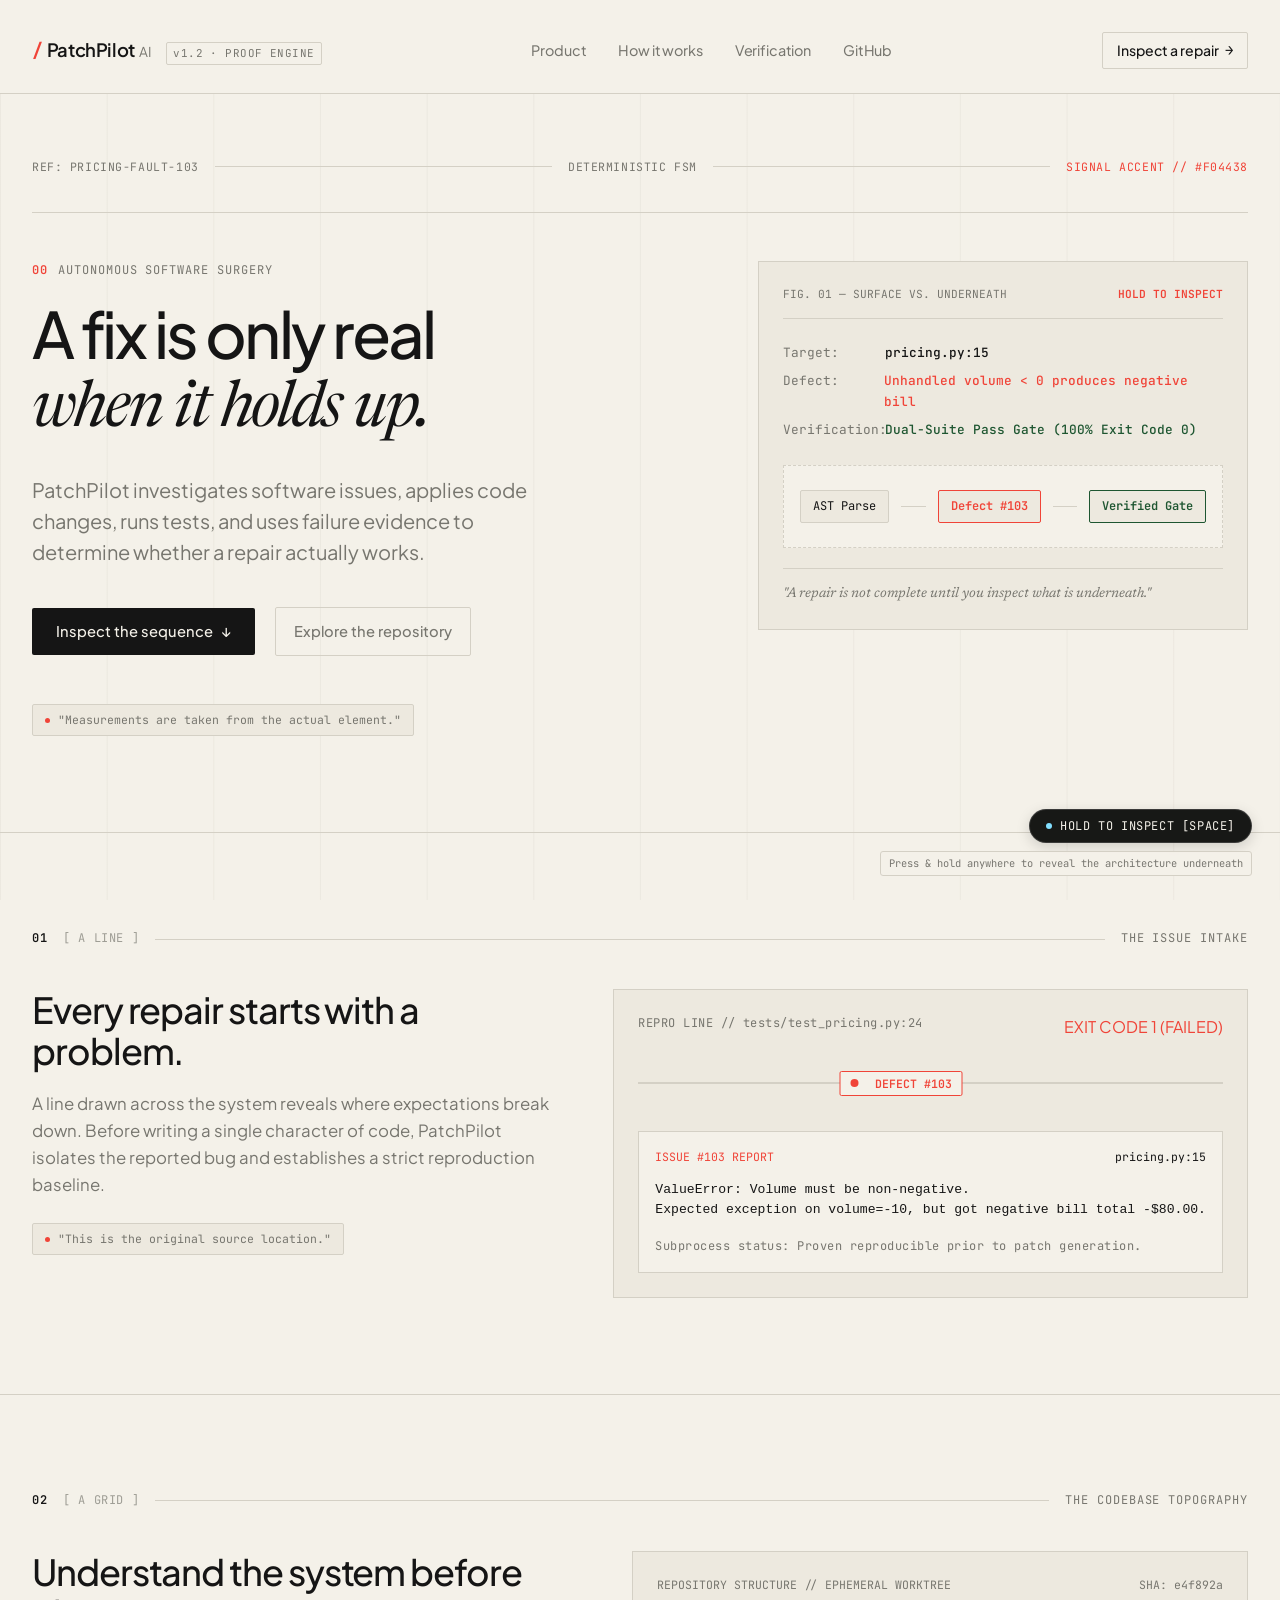
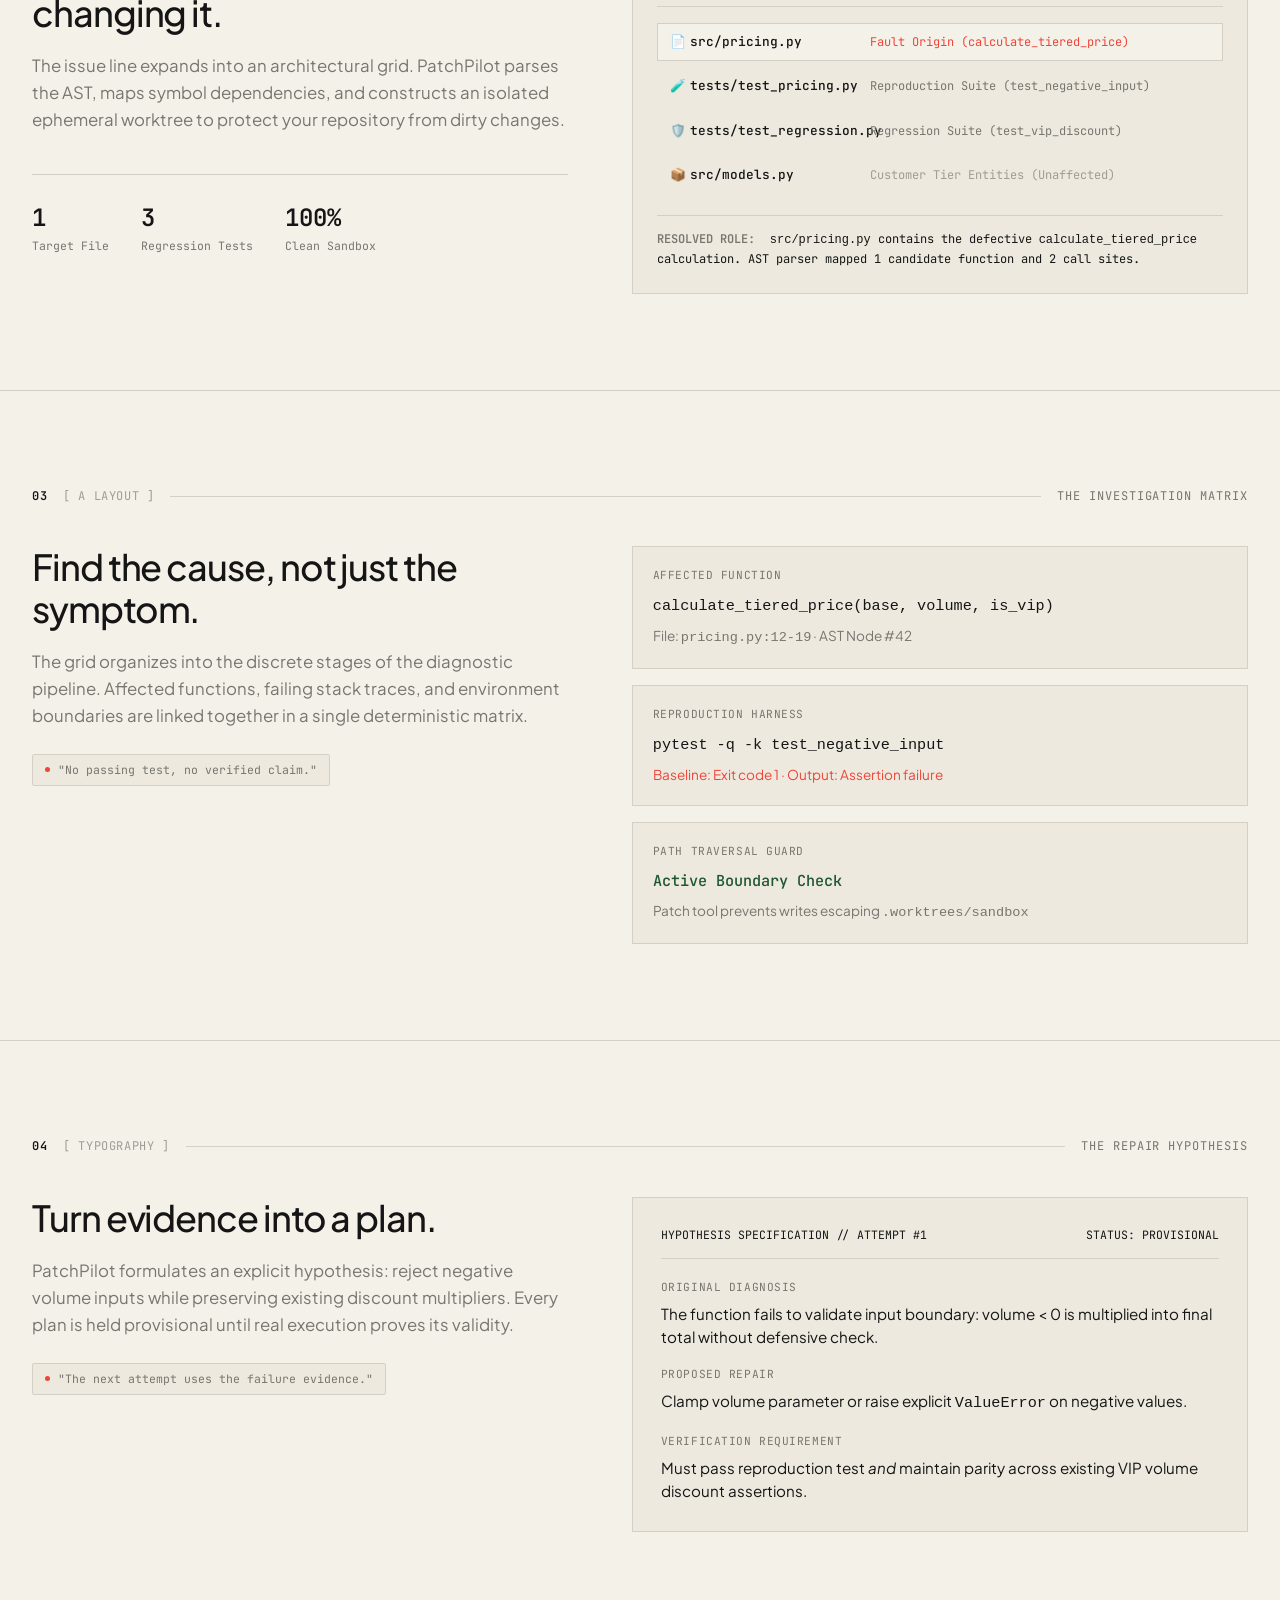
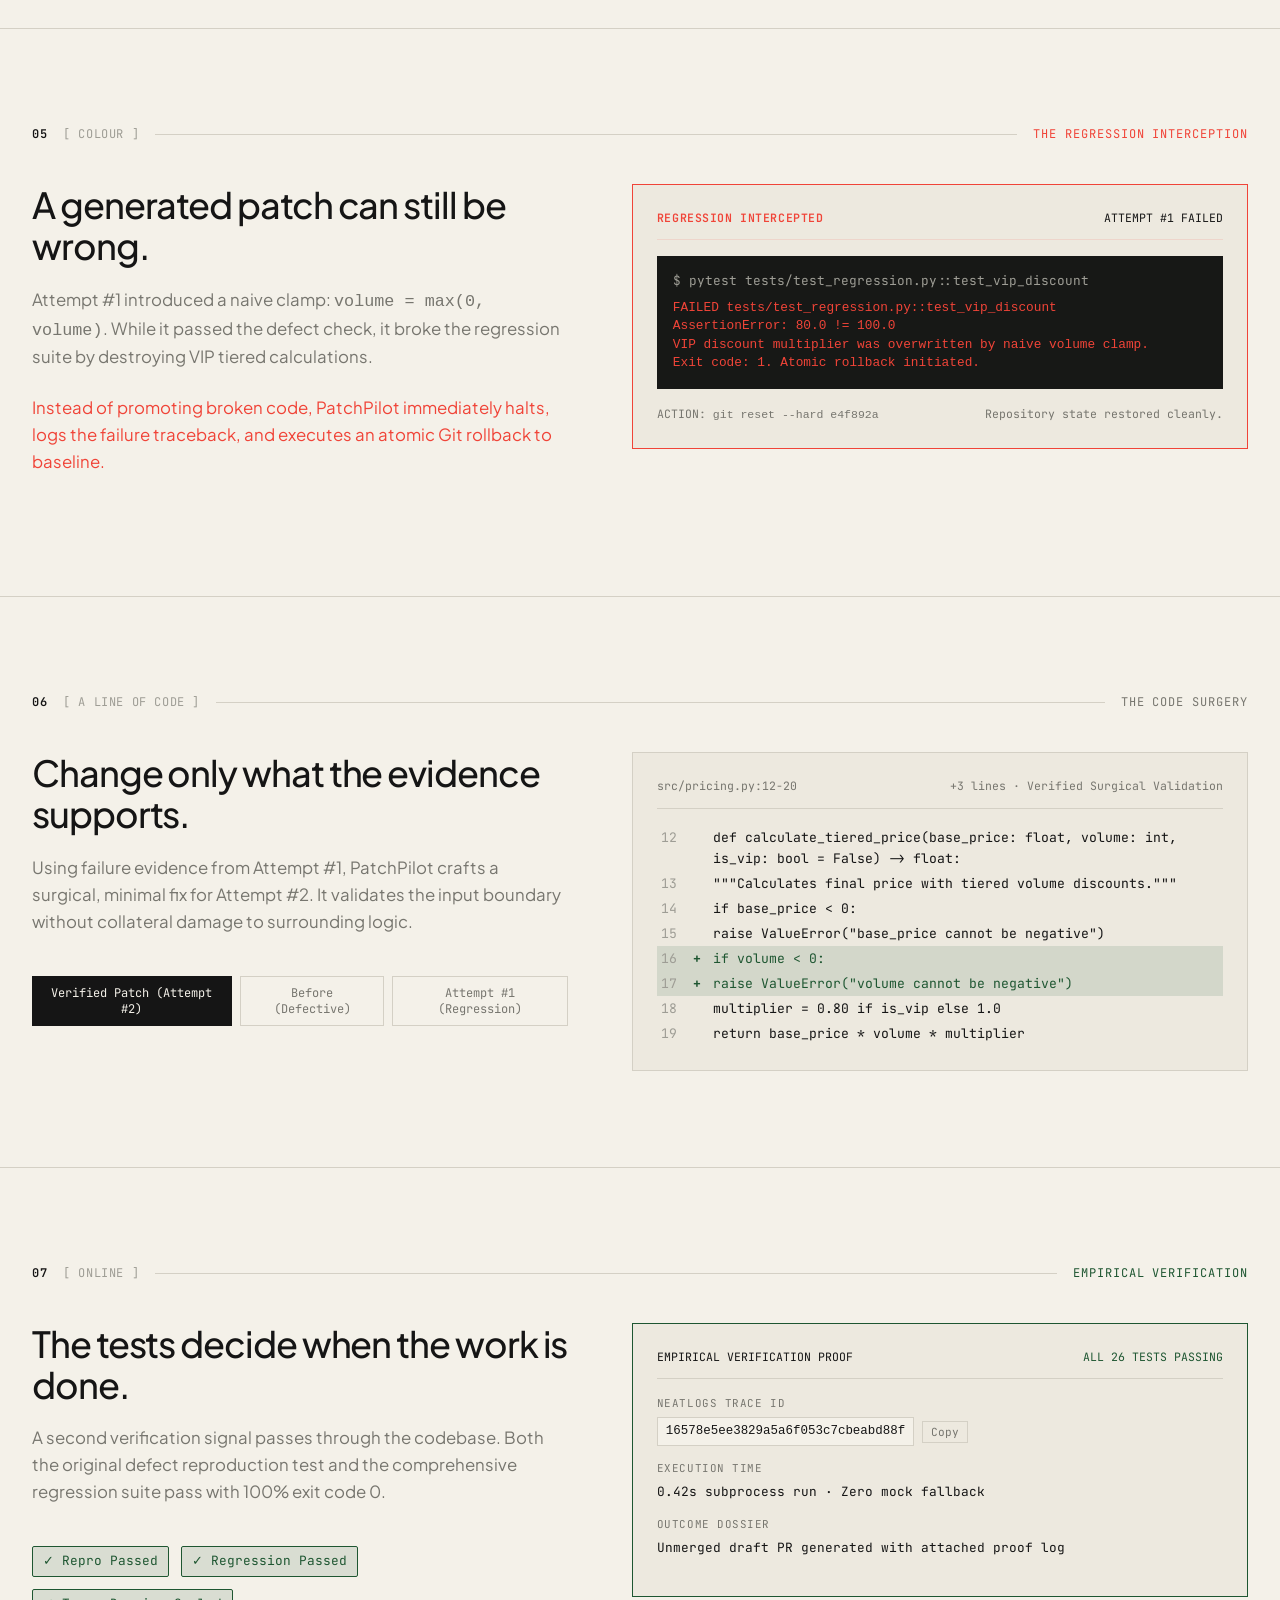
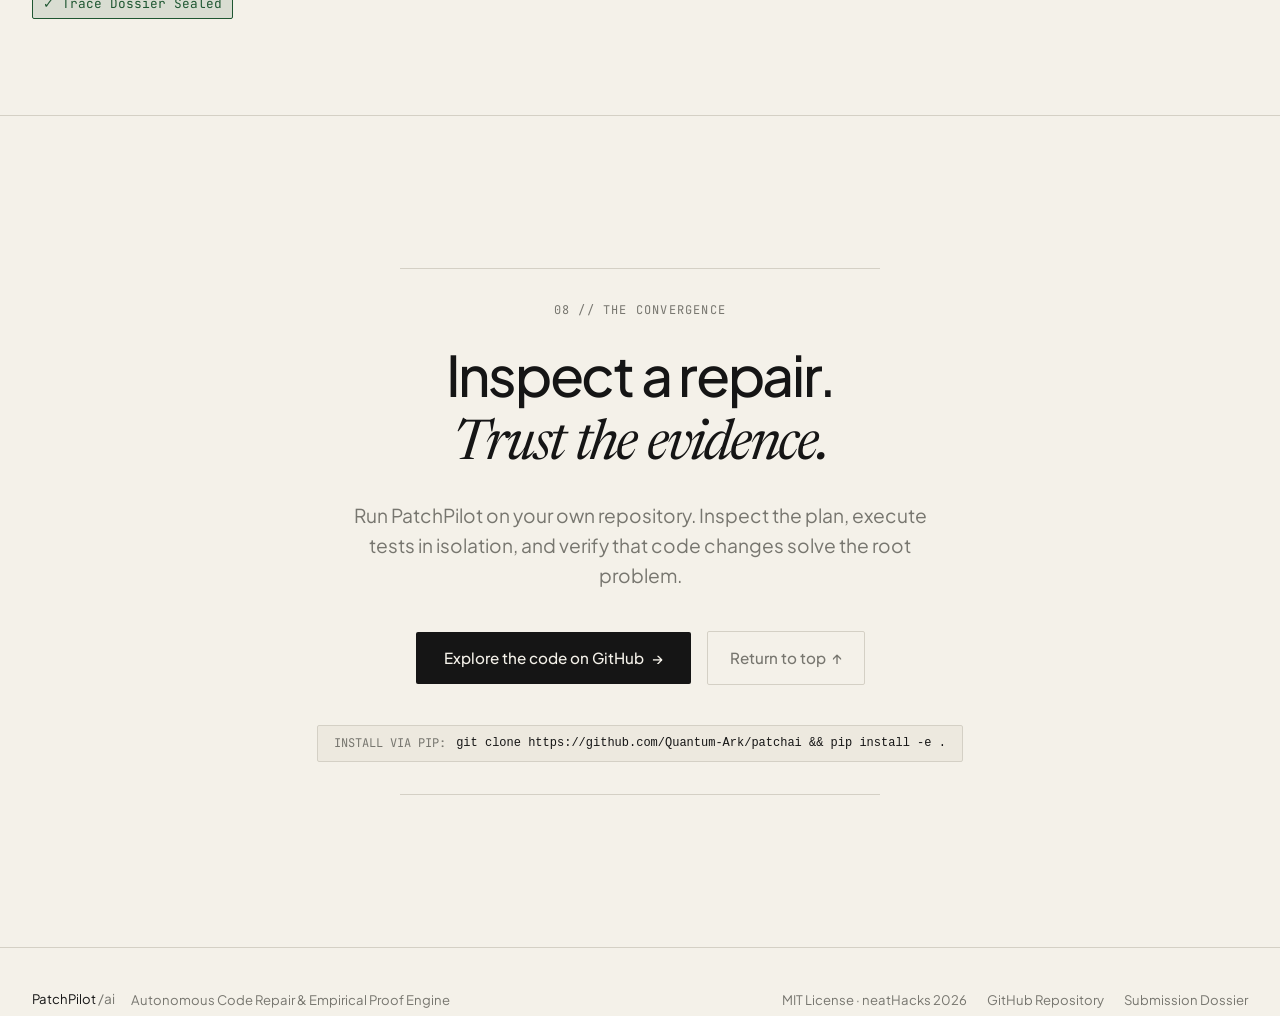
==== commit 2c2d7dfe: "feat(web): Redesign homepage as Built Under the Surface inspired by metic.studio" ====
--- a/web/index.html
+++ b/web/index.html
@@ -3,141 +3,179 @@
 <head>
   <meta charset="UTF-8">
   <meta name="viewport" content="width=device-width, initial-scale=1.0">
-  <title>PatchPilot AI — The Code Forge</title>
-  <meta name="description" content="AI-powered code repair with a difference: every fix must survive real verification. Autonomous debugging, baseline reproduction, atomic rollback, and cryptographic evidence.">
+  <title>PatchPilot AI — Built Under the Surface</title>
+  <meta name="description" content="A repair is not complete until you inspect what is underneath. Autonomous software repair, baseline reproduction, atomic rollback, and empirical verification.">
+  <link rel="preconnect" href="https://fonts.googleapis.com">
   <link rel="preconnect" href="https://fonts.gstatic.com" crossorigin>
-  <link rel="preconnect" href="https://fonts.googleapis.com">
-  <link href="https://fonts.googleapis.com/css2?family=Plus+Jakarta+Sans:wght@300;400;500;600;700;800&family=JetBrains+Mono:ital,wght@0,400;0,500;0,600;1,400&display=swap" rel="stylesheet">
+  <link href="https://fonts.googleapis.com/css2?family=Plus+Jakarta+Sans:wght@300;400;500;600;700&family=JetBrains+Mono:wght@400;500;600&family=Newsreader:ital,opsz,wght@1,6..72,400;1,6..72,500&display=swap" rel="stylesheet">
   <link rel="stylesheet" href="style.css">
 </head>
-<body class="forge-body">
-
-  <!-- Subtle Film Grain Overlay -->
-  <div class="forge-grain" aria-hidden="true"></div>
-
-  <!-- Custom Precision Desktop Cursor -->
-  <div id="cursor-halo" class="cursor-halo" aria-hidden="true"></div>
-  <div id="cursor-point" class="cursor-point" aria-hidden="true"></div>
-  <div id="cursor-badge" class="cursor-badge" aria-hidden="true">INSPECT</div>
-
-  <!-- Navigation Bar -->
-  <header class="forge-nav" id="forge-nav">
-    <div class="nav-container">
-      <div class="nav-left">
-        <a href="#" class="brand-link" aria-label="PatchPilot AI Home">
-          <!-- Geometric repaired code mark -->
-          <svg class="brand-glyph" viewBox="0 0 28 28" width="22" height="22" fill="none" aria-hidden="true">
-            <path d="M6 6L2 14L6 22" stroke="#F3F1EA" stroke-width="2.2" stroke-linecap="round" stroke-linejoin="round"/>
-            <path d="M22 6L26 14L22 22" stroke="#F3F1EA" stroke-width="2.2" stroke-linecap="round" stroke-linejoin="round"/>
-            <path d="M10 14H18" stroke="#C7FF4A" stroke-width="2.4" stroke-linecap="round"/>
-            <circle cx="14" cy="14" r="2.2" fill="#C7FF4A"/>
-          </svg>
-          <span class="brand-title">PatchPilot<span class="brand-dim">/ai</span></span>
+<body class="metic-body">
+
+  <!-- ======================================================================
+       03 — THE SIGNATURE INSPECTION LENS OVERLAY
+       ====================================================================== -->
+  <div id="inspection-lens-layer" class="inspection-lens-layer" aria-hidden="true">
+    <div id="lens-circle" class="lens-circle">
+      <div class="lens-crosshair-h"></div>
+      <div class="lens-crosshair-v"></div>
+      <div class="lens-readout" id="lens-readout">
+        <span class="readout-coord" id="readout-coord">X: 000 Y: 000</span>
+        <span class="readout-target" id="readout-target">&lt;surface&gt;</span>
+        <span class="readout-dim" id="readout-dim">0 × 0 px</span>
+        <span class="readout-token" id="readout-token">--bg-canvas: #F4F1E9</span>
+      </div>
+    </div>
+  </div>
+
+  <!-- Accessible Construction Overlay (shown inside lens or when inspection toggle is engaged) -->
+  <div id="blueprint-guide-layer" class="blueprint-guide-layer" aria-hidden="true">
+    <svg class="blueprint-svg-canvas" id="blueprint-svg" xmlns="http://www.w3.org/2000/svg"></svg>
+  </div>
+
+  <!-- Floating Mobile/Keyboard Inspection Mode Indicator & Toggle -->
+  <aside class="inspection-control-bar" aria-label="Inspection controls">
+    <button class="btn-inspect-toggle" id="btn-inspect-toggle" aria-pressed="false" aria-label="Toggle technical inspection layer">
+      <span class="inspect-dot"></span>
+      <span class="inspect-text" id="inspect-toggle-label">HOLD TO INSPECT [SPACE]</span>
+    </button>
+    <div class="inspect-hint" id="inspect-status-hint">Press &amp; hold anywhere to reveal the architecture underneath</div>
+  </aside>
+
+  <!-- ======================================================================
+       02 — MINIMAL PRINTED HEADER
+       ====================================================================== -->
+  <header class="metic-header" id="site-header" data-component="header">
+    <div class="header-container">
+      <div class="header-identity">
+        <a href="#" class="brand-anchor" aria-label="PatchPilot AI Home">
+          <span class="brand-symbol">/</span>
+          <span class="brand-name">PatchPilot</span>
+          <span class="brand-sub">AI</span>
         </a>
-        <span class="forge-pill">The Code Forge</span>
-      </div>
-
-      <nav class="nav-links" aria-label="Site Navigation">
-        <a href="#narrative" class="nav-item">Transformation</a>
-        <a href="#problem" class="nav-item">The Problem</a>
-        <a href="#sequence" class="nav-item">Pipeline</a>
-        <a href="#diff" class="nav-item">Code Diff</a>
-        <a href="#evidence" class="nav-item">Evidence Trail</a>
-        <a href="#architecture" class="nav-item">Architecture</a>
+        <span class="build-stamp" title="Current build status">v1.2 · PROOF ENGINE</span>
+      </div>
+
+      <nav class="header-nav" aria-label="Main Navigation">
+        <a href="#stage-issue" class="nav-anchor">Product</a>
+        <a href="#stage-investigation" class="nav-anchor">How it works</a>
+        <a href="#stage-verification" class="nav-anchor">Verification</a>
+        <a href="https://github.com/Quantum-Ark/patchai" target="_blank" rel="noopener noreferrer" class="nav-anchor">GitHub</a>
       </nav>
 
-      <div class="nav-right">
-        <a href="https://github.com/Quantum-Ark/patchai" target="_blank" rel="noopener noreferrer" class="btn-forge-secondary magnetic" id="nav-cta-btn">
-          <span>Explore on GitHub</span>
-          <svg viewBox="0 0 16 16" width="13" height="13" fill="none" stroke="currentColor" stroke-width="1.8" aria-hidden="true">
-            <path d="M4 12L12 4M12 4H6M12 4V10"/>
-          </svg>
+      <div class="header-action">
+        <a href="#stage-patch" class="btn-understated" id="header-cta">
+          <span>Inspect a repair</span>
+          <span class="arrow-glyph">→</span>
         </a>
       </div>
     </div>
   </header>
 
   <!-- ======================================================================
-       02 — THE SIGNATURE HERO: A LIVING CODE STRUCTURE
+       02 — HERO SECTION: CALM EDITORIAL SURFACE
        ====================================================================== -->
-  <section class="hero-forge-section" id="hero">
-    <div class="forge-container hero-forge-layout">
+  <section class="metic-hero-section" id="hero-section" data-component="hero">
+    <div class="metic-grid-container">
       
-      <!-- Left side: Editorial Typography -->
-      <div class="hero-forge-left">
-        <div class="hero-forge-eyebrow">
-          <span class="eyebrow-light"></span>
-          <span>PATCHPILOT AI / AUTONOMOUS CODE REPAIR</span>
-        </div>
-
-        <h1 class="hero-forge-title">
-          CODE<br>
-          CAN BREAK.<br>
-          <span class="text-forge-lime">PROOF</span><br>
-          CANNOT.
-        </h1>
-
-        <p class="hero-forge-lead">
-          AI-powered code repair with a difference: every fix must survive real verification.
-        </p>
-
-        <div class="hero-forge-actions">
-          <a href="#narrative" class="btn-forge-primary magnetic" id="hero-primary-btn">
-            <span>WATCH THE REPAIR</span>
-            <svg viewBox="0 0 16 16" width="14" height="14" fill="none" stroke="currentColor" stroke-width="2" aria-hidden="true">
-              <path d="M6 12L10 8L6 4"/>
-            </svg>
-          </a>
-          <a href="https://github.com/Quantum-Ark/patchai" target="_blank" rel="noopener noreferrer" class="btn-forge-secondary magnetic" id="hero-secondary-btn">
-            <span>EXPLORE THE CODE</span>
-            <svg viewBox="0 0 16 16" width="13" height="13" fill="none" stroke="currentColor" stroke-width="1.8" aria-hidden="true">
-              <path d="M4 12L12 4M12 4H6M12 4V10"/>
-            </svg>
-          </a>
-        </div>
-
-        <div class="hero-forge-metadata">
-          <div class="meta-item">
-            <span class="meta-label">ARCHITECTURE</span>
-            <span class="meta-val">Deterministic State Machine</span>
-          </div>
-          <div class="meta-item">
-            <span class="meta-label">ISOLATION</span>
-            <span class="meta-val">Ephemeral Git Worktree</span>
-          </div>
-          <div class="meta-item">
-            <span class="meta-label">VERIFICATION</span>
-            <span class="meta-val text-forge-lime">Dual-Suite Pass Gate</span>
-          </div>
-        </div>
-      </div>
-
-      <!-- Right side: Original 3D Particle Sculpture (Living Code Mesh) -->
-      <div class="hero-forge-right">
-        <div class="sculpture-wrapper" id="sculpture-container">
-          <!-- 3D Particle Mesh Canvas -->
-          <canvas id="forge-sculpture-canvas" class="forge-sculpture-canvas" aria-label="Interactive 3D particle code structure"></canvas>
-
-          <!-- Interactive Mesh Control Overlays -->
-          <div class="sculpture-telemetry-top">
-            <div class="telemetry-node-status">
-              <span class="pulse-indicator pulse-defect" id="defect-indicator"></span>
-              <span class="telemetry-label" id="defect-label">DEFECT DETECTED · NODE #103</span>
-            </div>
-            <div class="telemetry-state-tag" id="mesh-state-tag">SYSTEM IDLE</div>
-          </div>
-
-          <div class="sculpture-prompt-bottom">
-            <div class="prompt-instruction">
-              <svg viewBox="0 0 16 16" width="13" height="13" fill="none" stroke="#C7FF4A" stroke-width="2" aria-hidden="true">
-                <circle cx="8" cy="8" r="6"/>
-                <path d="M8 5V8L10 10"/>
-              </svg>
-              <span>Click damaged node to initiate live diagnostic reconstruction</span>
-            </div>
-            <button class="btn-inspect-mesh" id="trigger-investigate-btn">
-              <span>Trigger Investigation</span>
-            </button>
+      <!-- Top Technical Alignment Bar -->
+      <div class="hero-calibration-line">
+        <span class="cal-item">REF: PRICING-FAULT-103</span>
+        <span class="cal-rule"></span>
+        <span class="cal-item">DETERMINISTIC FSM</span>
+        <span class="cal-rule"></span>
+        <span class="cal-item text-signal">SIGNAL ACCENT // #F04438</span>
+      </div>
+
+      <div class="hero-split-layout">
+        <!-- Left Editorial Typography -->
+        <div class="hero-editorial-col" data-inspect-label="hero-editorial">
+          <div class="editorial-eyebrow">
+            <span class="eyebrow-index">00</span>
+            <span class="eyebrow-text">AUTONOMOUS SOFTWARE SURGERY</span>
+          </div>
+
+          <h1 class="hero-editorial-heading" id="hero-headline">
+            A fix is only real<br>
+            <span class="heading-italic">when it holds up.</span>
+          </h1>
+
+          <p class="hero-editorial-lead" id="hero-lead">
+            PatchPilot investigates software issues, applies code changes, runs tests, and uses failure evidence to determine whether a repair actually works.
+          </p>
+
+          <div class="hero-action-row">
+            <a href="#stage-issue" class="btn-editorial-primary" id="hero-primary-cta">
+              <span>Inspect the sequence</span>
+              <span class="btn-arrow">↓</span>
+            </a>
+            <a href="https://github.com/Quantum-Ark/patchai" target="_blank" rel="noopener noreferrer" class="btn-editorial-ghost">
+              <span>Explore the repository</span>
+            </a>
+          </div>
+
+          <!-- Subtle Construction Annotation -->
+          <div class="detail-note-badge" data-note="Measurements are taken from the actual element.">
+            <span class="note-bullet"></span>
+            <span class="note-content">"Measurements are taken from the actual element."</span>
+          </div>
+        </div>
+
+        <!-- Right Architectural Graphic: Lines, Code, and Measured Assembly -->
+        <div class="hero-schematic-col" data-inspect-label="hero-schematic">
+          <div class="schematic-board" id="hero-schematic-board">
+            
+            <div class="schematic-header">
+              <span class="sch-id">FIG. 01 — SURFACE VS. UNDERNEATH</span>
+              <span class="sch-lens-prompt">HOLD TO INSPECT</span>
+            </div>
+
+            <div class="schematic-surface">
+              <!-- Visible Editorial Layer -->
+              <div class="sch-layer-surface">
+                <div class="sch-surface-spec">
+                  <div class="sch-line-row">
+                    <span class="sch-token">Target:</span>
+                    <span class="sch-val">pricing.py:15</span>
+                  </div>
+                  <div class="sch-line-row">
+                    <span class="sch-token">Defect:</span>
+                    <span class="sch-val text-signal">Unhandled volume &lt; 0 produces negative bill</span>
+                  </div>
+                  <div class="sch-line-row">
+                    <span class="sch-token">Verification:</span>
+                    <span class="sch-val text-verified">Dual-Suite Pass Gate (100% Exit Code 0)</span>
+                  </div>
+                </div>
+
+                <div class="sch-diagram-mock">
+                  <div class="sch-node sch-node-idle">AST Parse</div>
+                  <div class="sch-connector"></div>
+                  <div class="sch-node sch-node-defect">Defect #103</div>
+                  <div class="sch-connector"></div>
+                  <div class="sch-node sch-node-verified">Verified Gate</div>
+                </div>
+              </div>
+
+              <!-- Technical Underneath Blueprint (reveals in inspection lens) -->
+              <div class="sch-layer-blueprint">
+                <div class="bp-grid-ruler">
+                  <span>W: 480px</span>
+                  <span>H: 260px</span>
+                  <span>PAD: 24px</span>
+                  <span>GAP: 12px</span>
+                </div>
+                <div class="bp-box-callout">
+                  <span class="bp-tag">&lt;ReproductionSandbox&gt;</span>
+                  <span class="bp-coord">top: 140px · left: 32px</span>
+                </div>
+              </div>
+            </div>
+
+            <div class="schematic-footer">
+              <span class="sch-mono-caption">"A repair is not complete until you inspect what is underneath."</span>
+            </div>
+
           </div>
         </div>
       </div>
@@ -146,485 +184,447 @@
   </section>
 
   <!-- ======================================================================
-       04 — SCROLL TRANSFORMATION NARRATIVE: SCENE A TO SCENE F
+       04 — THE SCROLL STORY: 8 PROGRESSIVE ASSEMBLY STAGES
        ====================================================================== -->
-  <section class="narrative-section" id="narrative">
-    <div class="forge-container">
-      <div class="narrative-intro">
-        <span class="forge-eyebrow">CONTINUOUS SCROLL TRANSFORMATION</span>
-        <h2 class="forge-heading">The anatomy of verified code surgery.</h2>
-        <p class="forge-sub">
-          Observe how the Code Forge detects a broken connection, investigates the affected path, catches an unexpected regression, executes an atomic rollback, and reconstructs a verified repair.
-        </p>
-      </div>
-
-      <div class="narrative-scenes-deck">
-        <!-- Scene A: DETECT -->
-        <div class="scene-card" data-scene="A" id="scene-a">
-          <div class="scene-badge badge-red">SCENE A / DETECT</div>
-          <h3 class="scene-title">A patch is only a hypothesis.</h3>
-          <p class="scene-body">
-            A defect signal traverses the codebase and encounters an unhandled exception in <code>calculate_tiered_price</code>. Before touching source code, PatchPilot clones a disposable sandbox and executes reproduction commands.
+  <main class="metic-assembly-stream" id="assembly-stream">
+
+    <!-- ------------------------------------------------------------------
+         STAGE 01: A line — The issue
+         ------------------------------------------------------------------ -->
+    <section class="assembly-stage" id="stage-issue" data-stage="1" data-inspect-label="stage-01-issue">
+      <div class="metic-grid-container">
+        <div class="stage-guide-bar">
+          <span class="stage-num">01</span>
+          <span class="stage-bracket">[ A LINE ]</span>
+          <span class="stage-rule"></span>
+          <span class="stage-tag">THE ISSUE INTAKE</span>
+        </div>
+
+        <div class="stage-layout-split">
+          <div class="stage-copy-block">
+            <h2 class="stage-heading">Every repair starts with a problem.</h2>
+            <p class="stage-p">
+              A line drawn across the system reveals where expectations break down. Before writing a single character of code, PatchPilot isolates the reported bug and establishes a strict reproduction baseline.
+            </p>
+            <div class="detail-note-badge" data-note="This is the original source location.">
+              <span class="note-bullet"></span>
+              <span class="note-content">"This is the original source location."</span>
+            </div>
+          </div>
+
+          <div class="stage-artifact-block">
+            <!-- The Interactive Defect Line -->
+            <div class="defect-line-assembly" id="defect-line-assembly">
+              <div class="line-meta-top">
+                <span class="mono-dim">REPRO LINE // tests/test_pricing.py:24</span>
+                <span class="mono-stat text-signal">EXIT CODE 1 (FAILED)</span>
+              </div>
+              
+              <div class="defect-wire">
+                <div class="wire-track"></div>
+                <!-- Interactive Defect Marker -->
+                <button class="defect-node-marker" id="defect-marker-btn" aria-label="Inspect defect marker in pricing.py">
+                  <span class="marker-pulse"></span>
+                  <span class="marker-core"></span>
+                  <span class="marker-label">DEFECT #103</span>
+                </button>
+              </div>
+
+              <div class="defect-card-body" id="defect-card-body">
+                <div class="dcb-header">
+                  <span class="dcb-badge text-signal">ISSUE #103 REPORT</span>
+                  <span class="dcb-file">pricing.py:15</span>
+                </div>
+                <pre class="dcb-code"><code>ValueError: Volume must be non-negative.
+Expected exception on volume=-10, but got negative bill total -$80.00.</code></pre>
+                <div class="dcb-footer">
+                  <span class="mono-dim">Subprocess status: Proven reproducible prior to patch generation.</span>
+                </div>
+              </div>
+            </div>
+          </div>
+        </div>
+      </div>
+    </section>
+
+    <!-- ------------------------------------------------------------------
+         STAGE 02: A grid — The codebase
+         ------------------------------------------------------------------ -->
+    <section class="assembly-stage" id="stage-grid" data-stage="2" data-inspect-label="stage-02-codebase">
+      <div class="metic-grid-container">
+        <div class="stage-guide-bar">
+          <span class="stage-num">02</span>
+          <span class="stage-bracket">[ A GRID ]</span>
+          <span class="stage-rule"></span>
+          <span class="stage-tag">THE CODEBASE TOPOGRAPHY</span>
+        </div>
+
+        <div class="stage-layout-split">
+          <div class="stage-copy-block">
+            <h2 class="stage-heading">Understand the system before changing it.</h2>
+            <p class="stage-p">
+              The issue line expands into an architectural grid. PatchPilot parses the AST, maps symbol dependencies, and constructs an isolated ephemeral worktree to protect your repository from dirty changes.
+            </p>
+            <div class="stage-stat-row">
+              <div class="stat-unit">
+                <span class="stat-num">1</span>
+                <span class="stat-lbl">Target File</span>
+              </div>
+              <div class="stat-unit">
+                <span class="stat-num">3</span>
+                <span class="stat-lbl">Regression Tests</span>
+              </div>
+              <div class="stat-unit">
+                <span class="stat-num">100%</span>
+                <span class="stat-lbl">Clean Sandbox</span>
+              </div>
+            </div>
+          </div>
+
+          <div class="stage-artifact-block">
+            <!-- File System Topography Grid -->
+            <div class="codebase-grid-box" id="codebase-tree-box">
+              <div class="tree-header">
+                <span class="tree-title">REPOSITORY STRUCTURE // EPHEMERAL WORKTREE</span>
+                <span class="tree-sha">SHA: e4f892a</span>
+              </div>
+              <div class="tree-list" id="tree-interactive-list">
+                <div class="tree-item tree-file is-selected" data-file="pricing.py" tabindex="0">
+                  <span class="tree-icon">📄</span>
+                  <span class="tree-name">src/pricing.py</span>
+                  <span class="tree-role text-signal">Fault Origin (calculate_tiered_price)</span>
+                </div>
+                <div class="tree-item tree-file" data-file="test_pricing.py" tabindex="0">
+                  <span class="tree-icon">🧪</span>
+                  <span class="tree-name">tests/test_pricing.py</span>
+                  <span class="tree-role">Reproduction Suite (test_negative_input)</span>
+                </div>
+                <div class="tree-item tree-file" data-file="test_regression.py" tabindex="0">
+                  <span class="tree-icon">🛡️</span>
+                  <span class="tree-name">tests/test_regression.py</span>
+                  <span class="tree-role">Regression Suite (test_vip_discount)</span>
+                </div>
+                <div class="tree-item tree-file" data-file="models.py" tabindex="0">
+                  <span class="tree-icon">📦</span>
+                  <span class="tree-name">src/models.py</span>
+                  <span class="tree-role text-dim">Customer Tier Entities (Unaffected)</span>
+                </div>
+              </div>
+              <div class="tree-detail-callout" id="tree-detail-callout">
+                <span class="td-label">RESOLVED ROLE:</span>
+                <span class="td-desc" id="tree-role-desc"><code>src/pricing.py</code> contains the defective <code>calculate_tiered_price</code> calculation. AST parser mapped 1 candidate function and 2 call sites.</span>
+              </div>
+            </div>
+          </div>
+        </div>
+      </div>
+    </section>
+
+    <!-- ------------------------------------------------------------------
+         STAGE 03: A layout — The investigation
+         ------------------------------------------------------------------ -->
+    <section class="assembly-stage" id="stage-investigation" data-stage="3" data-inspect-label="stage-03-investigation">
+      <div class="metic-grid-container">
+        <div class="stage-guide-bar">
+          <span class="stage-num">03</span>
+          <span class="stage-bracket">[ A LAYOUT ]</span>
+          <span class="stage-rule"></span>
+          <span class="stage-tag">THE INVESTIGATION MATRIX</span>
+        </div>
+
+        <div class="stage-layout-split">
+          <div class="stage-copy-block">
+            <h2 class="stage-heading">Find the cause, not just the symptom.</h2>
+            <p class="stage-p">
+              The grid organizes into the discrete stages of the diagnostic pipeline. Affected functions, failing stack traces, and environment boundaries are linked together in a single deterministic matrix.
+            </p>
+            <div class="detail-note-badge" data-note="No passing test, no verified claim.">
+              <span class="note-bullet"></span>
+              <span class="note-content">"No passing test, no verified claim."</span>
+            </div>
+          </div>
+
+          <div class="stage-artifact-block">
+            <div class="investigation-matrix-box">
+              <div class="matrix-card">
+                <div class="mc-tag">AFFECTED FUNCTION</div>
+                <div class="mc-val"><code>calculate_tiered_price(base, volume, is_vip)</code></div>
+                <div class="mc-sub">File: <code>pricing.py:12-19</code> · AST Node #42</div>
+              </div>
+
+              <div class="matrix-card">
+                <div class="mc-tag">REPRODUCTION HARNESS</div>
+                <div class="mc-val"><code>pytest -q -k test_negative_input</code></div>
+                <div class="mc-sub text-signal">Baseline: Exit code 1 · Output: Assertion failure</div>
+              </div>
+
+              <div class="matrix-card">
+                <div class="mc-tag">PATH TRAVERSAL GUARD</div>
+                <div class="mc-val text-verified">Active Boundary Check</div>
+                <div class="mc-sub">Patch tool prevents writes escaping <code>.worktrees/sandbox</code></div>
+              </div>
+            </div>
+          </div>
+        </div>
+      </div>
+    </section>
+
+    <!-- ------------------------------------------------------------------
+         STAGE 04: Typography — The hypothesis
+         ------------------------------------------------------------------ -->
+    <section class="assembly-stage" id="stage-hypothesis" data-stage="4" data-inspect-label="stage-04-hypothesis">
+      <div class="metic-grid-container">
+        <div class="stage-guide-bar">
+          <span class="stage-num">04</span>
+          <span class="stage-bracket">[ TYPOGRAPHY ]</span>
+          <span class="stage-rule"></span>
+          <span class="stage-tag">THE REPAIR HYPOTHESIS</span>
+        </div>
+
+        <div class="stage-layout-split">
+          <div class="stage-copy-block">
+            <h2 class="stage-heading">Turn evidence into a plan.</h2>
+            <p class="stage-p">
+              PatchPilot formulates an explicit hypothesis: reject negative volume inputs while preserving existing discount multipliers. Every plan is held provisional until real execution proves its validity.
+            </p>
+            <div class="detail-note-badge" data-note="The next attempt uses the failure evidence.">
+              <span class="note-bullet"></span>
+              <span class="note-content">"The next attempt uses the failure evidence."</span>
+            </div>
+          </div>
+
+          <div class="stage-artifact-block">
+            <div class="hypothesis-editorial-sheet">
+              <div class="sheet-top">
+                <span class="sheet-title">HYPOTHESIS SPECIFICATION // ATTEMPT #1</span>
+                <span class="sheet-stat">STATUS: PROVISIONAL</span>
+              </div>
+              <div class="sheet-body">
+                <div class="sheet-field">
+                  <span class="sf-label">ORIGINAL DIAGNOSIS</span>
+                  <p class="sf-content">The function fails to validate input boundary: volume &lt; 0 is multiplied into final total without defensive check.</p>
+                </div>
+                <div class="sheet-field">
+                  <span class="sf-label">PROPOSED REPAIR</span>
+                  <p class="sf-content">Clamp volume parameter or raise explicit <code>ValueError</code> on negative values.</p>
+                </div>
+                <div class="sheet-field">
+                  <span class="sf-label">VERIFICATION REQUIREMENT</span>
+                  <p class="sf-content">Must pass reproduction test <em>and</em> maintain parity across existing VIP volume discount assertions.</p>
+                </div>
+              </div>
+            </div>
+          </div>
+        </div>
+      </div>
+    </section>
+
+    <!-- ------------------------------------------------------------------
+         STAGE 05: Colour — The failure
+         ------------------------------------------------------------------ -->
+    <section class="assembly-stage" id="stage-failure" data-stage="5" data-inspect-label="stage-05-failure">
+      <div class="metic-grid-container">
+        <div class="stage-guide-bar">
+          <span class="stage-num">05</span>
+          <span class="stage-bracket">[ COLOUR ]</span>
+          <span class="stage-rule"></span>
+          <span class="stage-tag text-signal">THE REGRESSION INTERCEPTION</span>
+        </div>
+
+        <div class="stage-layout-split">
+          <div class="stage-copy-block">
+            <h2 class="stage-heading">A generated patch can still be wrong.</h2>
+            <p class="stage-p">
+              Attempt #1 introduced a naive clamp: <code>volume = max(0, volume)</code>. While it passed the defect check, it broke the regression suite by destroying VIP tiered calculations.
+            </p>
+            <p class="stage-p text-signal">
+              Instead of promoting broken code, PatchPilot immediately halts, logs the failure traceback, and executes an atomic Git rollback to baseline.
+            </p>
+          </div>
+
+          <div class="stage-artifact-block">
+            <div class="failure-alert-box" id="failure-interception-box">
+              <div class="fab-head">
+                <span class="fab-pill">REGRESSION INTERCEPTED</span>
+                <span class="fab-attempt">ATTEMPT #1 FAILED</span>
+              </div>
+              <div class="fab-trace">
+                <div class="trace-cmd">$ pytest tests/test_regression.py::test_vip_discount</div>
+                <pre class="trace-err"><code>FAILED tests/test_regression.py::test_vip_discount
+AssertionError: 80.0 != 100.0
+VIP discount multiplier was overwritten by naive volume clamp.
+Exit code: 1. Atomic rollback initiated.</code></pre>
+              </div>
+              <div class="fab-footer">
+                <span class="fab-action">ACTION: <code>git reset --hard e4f892a</code></span>
+                <span class="fab-clean">Repository state restored cleanly.</span>
+              </div>
+            </div>
+          </div>
+        </div>
+      </div>
+    </section>
+
+    <!-- ------------------------------------------------------------------
+         STAGE 06: A line of code — The patch
+         ------------------------------------------------------------------ -->
+    <section class="assembly-stage" id="stage-patch" data-stage="6" data-inspect-label="stage-06-patch">
+      <div class="metic-grid-container">
+        <div class="stage-guide-bar">
+          <span class="stage-num">06</span>
+          <span class="stage-bracket">[ A LINE OF CODE ]</span>
+          <span class="stage-rule"></span>
+          <span class="stage-tag">THE CODE SURGERY</span>
+        </div>
+
+        <div class="stage-layout-split">
+          <div class="stage-copy-block">
+            <h2 class="stage-heading">Change only what the evidence supports.</h2>
+            <p class="stage-p">
+              Using failure evidence from Attempt #1, PatchPilot crafts a surgical, minimal fix for Attempt #2. It validates the input boundary without collateral damage to surrounding logic.
+            </p>
+            
+            <div class="diff-toggle-bar">
+              <button class="diff-toggle-btn active" data-diff="after" id="btn-show-after">
+                <span>Verified Patch (Attempt #2)</span>
+              </button>
+              <button class="diff-toggle-btn" data-diff="before" id="btn-show-before">
+                <span>Before (Defective)</span>
+              </button>
+              <button class="diff-toggle-btn" data-diff="attempt1" id="btn-show-attempt1">
+                <span>Attempt #1 (Regression)</span>
+              </button>
+            </div>
+          </div>
+
+          <div class="stage-artifact-block">
+            <div class="editorial-diff-card" id="editorial-diff-card">
+              <div class="edc-header">
+                <span class="edc-file">src/pricing.py:12-20</span>
+                <span class="edc-stats" id="edc-stats-text">+3 lines · Surgical Validation</span>
+              </div>
+              <div class="edc-content" id="edc-content-body">
+                <!-- Dynamically populated via app.js -->
+              </div>
+            </div>
+          </div>
+        </div>
+      </div>
+    </section>
+
+    <!-- ------------------------------------------------------------------
+         STAGE 07: Online — Verification
+         ------------------------------------------------------------------ -->
+    <section class="assembly-stage" id="stage-verification" data-stage="7" data-inspect-label="stage-07-verification">
+      <div class="metic-grid-container">
+        <div class="stage-guide-bar">
+          <span class="stage-num">07</span>
+          <span class="stage-bracket">[ ONLINE ]</span>
+          <span class="stage-rule"></span>
+          <span class="stage-tag text-verified">EMPIRICAL VERIFICATION</span>
+        </div>
+
+        <div class="stage-layout-split">
+          <div class="stage-copy-block">
+            <h2 class="stage-heading">The tests decide when the work is done.</h2>
+            <p class="stage-p">
+              A second verification signal passes through the codebase. Both the original defect reproduction test and the comprehensive regression suite pass with 100% exit code 0.
+            </p>
+            <div class="verification-pill-group">
+              <span class="vp-item text-verified">✓ Repro Passed</span>
+              <span class="vp-item text-verified">✓ Regression Passed</span>
+              <span class="vp-item text-verified">✓ Trace Dossier Sealed</span>
+            </div>
+          </div>
+
+          <div class="stage-artifact-block">
+            <div class="verification-proof-box">
+              <div class="vpb-head">
+                <span class="vpb-title">EMPIRICAL VERIFICATION PROOF</span>
+                <span class="vpb-state text-verified">ALL 26 TESTS PASSING</span>
+              </div>
+              <div class="vpb-row">
+                <span class="vpb-lbl">NEATLOGS TRACE ID</span>
+                <div class="vpb-copy-wrapper">
+                  <code class="vpb-code" id="proof-trace-id">16578e5ee3829a5a6f053c7cbeabd88f</code>
+                  <button class="btn-copy-sm" id="btn-copy-trace" title="Copy Trace ID">Copy</button>
+                </div>
+              </div>
+              <div class="vpb-row">
+                <span class="vpb-lbl">EXECUTION TIME</span>
+                <span class="vpb-val">0.42s subprocess run · Zero mock fallback</span>
+              </div>
+              <div class="vpb-row">
+                <span class="vpb-lbl">OUTCOME DOSSIER</span>
+                <span class="vpb-val">Unmerged draft PR generated with attached proof log</span>
+              </div>
+            </div>
+          </div>
+        </div>
+      </div>
+    </section>
+
+    <!-- ------------------------------------------------------------------
+         STAGE 08: Your turn — The action
+         ------------------------------------------------------------------ -->
+    <section class="assembly-stage stage-final-action" id="stage-action" data-stage="8" data-inspect-label="stage-08-action">
+      <div class="metic-grid-container final-convergence-container">
+        
+        <div class="convergence-rules-top">
+          <div class="conv-line"></div>
+        </div>
+
+        <div class="final-action-content">
+          <div class="final-kicker">08 // THE CONVERGENCE</div>
+          
+          <h2 class="final-headline">
+            Inspect a repair.<br>
+            <span class="heading-italic">Trust the evidence.</span>
+          </h2>
+
+          <p class="final-sub">
+            Run PatchPilot on your own repository. Inspect the plan, execute tests in isolation, and verify that code changes solve the root problem.
           </p>
-          <div class="scene-callout">
-            <span>Reproduction Proof:</span> <code>pytest -k test_negative_input</code> exited with <strong>Exit Code 1</strong>.
-          </div>
-        </div>
-
-        <!-- Scene B: INVESTIGATE -->
-        <div class="scene-card" data-scene="B" id="scene-b">
-          <div class="scene-badge badge-cyan">SCENE B / INVESTIGATE</div>
-          <h3 class="scene-title">Mapping the damaged region.</h3>
-          <p class="scene-body">
-            The Code Forge isolates the AST parse tree for <code>pricing.py</code>. Connected references illuminate while unaffected modules fade into the background.
-          </p>
-          <div class="scene-callout">
-            <span>Target Resolved:</span> <code>pricing.py:15</code> · Context: volume &lt; 0 unhandled.
-          </div>
-        </div>
-
-        <!-- Scene C: PATCH -->
-        <div class="scene-card" data-scene="C" id="scene-c">
-          <div class="scene-badge badge-amber">SCENE C / PATCH</div>
-          <h3 class="scene-title">Candidate synthesis.</h3>
-          <p class="scene-body">
-            The model synthesizes Attempt #1 with a naive clamp: <code>volume = max(0, volume)</code>. The path is held provisional in a disposable worktree; PatchPilot never claims success prior to execution.
-          </p>
-          <div class="scene-callout">
-            <span>Status:</span> Provisional Attempt #1 · Awaiting full test execution.
-          </div>
-        </div>
-
-        <!-- Scene D: FAILURE -->
-        <div class="scene-card" data-scene="D" id="scene-d">
-          <div class="scene-badge badge-red">SCENE D / FAILURE</div>
-          <h3 class="scene-title">Diagnostic test pulse failure.</h3>
-          <p class="scene-body">
-            Acceptance passed, but the comprehensive regression test failed! The naive volume clamp inadvertently broke existing VIP discount calculations (<code>test_vip_discount</code> failed: <code>80.0 != 100.0</code>).
-          </p>
-          <div class="scene-callout text-forge-failure">
-            <span>Regression Interception:</span> Broken code caught before promotion.
-          </div>
-        </div>
-
-        <!-- Scene E: RECOVERY -->
-        <div class="scene-card" data-scene="E" id="scene-e">
-          <div class="scene-badge badge-amber">SCENE E / RECOVERY</div>
-          <h3 class="scene-title">Failure evidence informs recovery.</h3>
-          <p class="scene-body">
-            PatchPilot executes an atomic Git rollback to baseline commit <code>e4f892a</code>. It injects the failure traceback into its hypothesis and replans Attempt #2 with an explicit validation raise.
-          </p>
-          <div class="scene-callout">
-            <span>Atomic Rollback:</span> Clean baseline restored · Zero debris left behind.
-          </div>
-        </div>
-
-        <!-- Scene F: VERIFIED -->
-        <div class="scene-card" data-scene="F" id="scene-f">
-          <div class="scene-badge badge-lime">SCENE F / VERIFIED</div>
-          <h3 class="scene-title">Reconstructed &amp; proven green.</h3>
-          <p class="scene-body">
-            A new diagnostic signal travels through the precision fix. Both the reproduction test AND all regression test cases pass with 100% exit code 0.
-          </p>
-          <div class="scene-callout text-forge-lime">
-            <span>Evidence Dossier:</span> Trace ID <code>16578e5e</code> logged to Neatlogs · PR drafted.
-          </div>
-        </div>
-      </div>
-    </div>
-  </section>
+
+          <div class="final-cta-cluster">
+            <a href="https://github.com/Quantum-Ark/patchai" target="_blank" rel="noopener noreferrer" class="btn-converge-primary" id="btn-converge-gh">
+              <span>Explore the code on GitHub</span>
+              <span class="btn-arrow">→</span>
+            </a>
+            <a href="#hero-section" class="btn-converge-ghost" id="btn-converge-top">
+              <span>Return to top</span>
+              <span class="btn-arrow">↑</span>
+            </a>
+          </div>
+
+          <div class="cli-quick-install">
+            <span class="cli-label">INSTALL VIA PIP:</span>
+            <code class="cli-code">git clone https://github.com/Quantum-Ark/patchai &amp;&amp; pip install -e .</code>
+          </div>
+        </div>
+
+        <div class="convergence-rules-bottom">
+          <div class="conv-line"></div>
+        </div>
+
+      </div>
+    </section>
+
+  </main>
 
   <!-- ======================================================================
-       06.1 — SECTION 1: THE ENGINEERING PROBLEM
+       09 — MINIMAL EDITORIAL FOOTER
        ====================================================================== -->
-  <section class="forge-section" id="problem">
-    <div class="forge-container">
-      <div class="forge-intro">
-        <span class="forge-eyebrow">THE PROBLEM</span>
-        <h2 class="forge-heading">Code generation is easy.<br>Verified repair is harder.</h2>
-        <p class="forge-sub">
-          Unverified code generation produces convincing syntax without behavioral guarantees. The Forge bridges the chasm between plausible text and verified production software.
-        </p>
-      </div>
-
-      <div class="problem-editorial-grid">
-        <div class="editorial-card unverified-side">
-          <div class="card-kicker text-forge-failure">THE UNVERIFIED HYPOTHESIS</div>
-          <h3 class="card-head">Plausible Code Without Proof</h3>
-          <p class="card-p">
-            Generated code often reads smoothly to human reviewers while silently violating edge-case assumptions, breaking dependencies, or destroying business logic.
-          </p>
-
-          <div class="editorial-code-box">
-            <div class="code-box-meta">
-              <span>pricing.py (Attempt #1 Naive Patch)</span>
-              <span class="tag-err">REGRESSION</span>
-            </div>
-            <pre><code><span class="c-dim"># Naive clamp proposal</span>
-<span class="c-del">- return base_price * volume * (0.80 if is_vip else 1.0)</span>
-<span class="c-add">+ return base_price * max(0, volume)</span></code></pre>
-          </div>
-
-          <div class="editorial-consequences">
-            <div class="cq-item">
-              <span class="cq-cross">✕</span>
-              <span><strong>VIP Tier Destroyed:</strong> Broke existing discount multiplier calculation.</span>
-            </div>
-            <div class="cq-item">
-              <span class="cq-cross">✕</span>
-              <span><strong>Dirty Worktree:</strong> Unchecked agent leaves contaminated edits in Git.</span>
-            </div>
-            <div class="cq-item">
-              <span class="cq-cross">✕</span>
-              <span><strong>False Completion:</strong> Declares success solely because LLM emitted tokens.</span>
-            </div>
-          </div>
-        </div>
-
-        <div class="editorial-card verified-side">
-          <div class="card-kicker text-forge-lime">THE FORGE STANDARD</div>
-          <h3 class="card-head">Evidence-Gated Verified Fix</h3>
-          <p class="card-p">
-            PatchPilot runs actual tests in an isolated sandbox, catches the regression, rolls back to clean baseline Git state, and crafts a precision fix that passes 100% of checks.
-          </p>
-
-          <div class="editorial-code-box">
-            <div class="code-box-meta">
-              <span>pricing.py (Attempt #2 Precision Fix)</span>
-              <span class="tag-ok">VERIFIED 100%</span>
-            </div>
-            <pre><code><span class="c-dim"># Preserves tier while strictly validating volume</span>
-<span class="c-add">+ if volume &lt; 0:</span>
-<span class="c-add">+     raise ValueError("Volume must be non-negative")</span>
-<span class="c-ctx">  multiplier = 0.80 if is_vip else 1.0</span>
-<span class="c-ctx">  return base_price * volume * multiplier</span></code></pre>
-          </div>
-
-          <div class="editorial-consequences">
-            <div class="cq-item">
-              <span class="cq-check">✓</span>
-              <span><strong>Baseline Reproduction:</strong> Proven with initial non-zero exit code.</span>
-            </div>
-            <div class="cq-item">
-              <span class="cq-check">✓</span>
-              <span><strong>Dual-Suite Verification:</strong> Acceptance and regression tests both pass.</span>
-            </div>
-            <div class="cq-item">
-              <span class="cq-check">✓</span>
-              <span><strong>Immutable Trace:</strong> Neatlogs trace ID guarantees auditability.</span>
-            </div>
-          </div>
-        </div>
-      </div>
-    </div>
-  </section>
-
-  <!-- ======================================================================
-       06.2 — SECTION 2: THE REPAIR SEQUENCE
-       ====================================================================== -->
-  <section class="forge-section bg-surface" id="sequence">
-    <div class="forge-container">
-      <div class="forge-intro">
-        <span class="forge-eyebrow">DETERMINISTIC PIPELINE</span>
-        <h2 class="forge-heading">The six-stage repair sequence.</h2>
-        <p class="forge-sub">
-          PatchPilot replaces uncontrolled hallucination loops with a finite state machine backed by SQLite checkpointing.
-        </p>
-      </div>
-
-      <div class="sequence-deck">
-        <div class="seq-step-card" data-stage="1">
-          <div class="seq-index">01 / STAGE</div>
-          <h3 class="seq-title">Inspect</h3>
-          <p class="seq-desc">Parses the issue specification, resolves candidate files, and clones an isolated ephemeral Git worktree.</p>
-          <div class="seq-meta">Entire Graph AST Map · Sandboxed Path</div>
-        </div>
-
-        <div class="seq-step-card" data-stage="2">
-          <div class="seq-index">02 / STAGE</div>
-          <h3 class="seq-title">Reproduce</h3>
-          <p class="seq-desc">Executes the targeted reproduction command. Proves the baseline failure exits with code != 0 before editing any code.</p>
-          <div class="seq-meta">Subprocess Runner · Scrubbed Env</div>
-        </div>
-
-        <div class="seq-step-card" data-stage="3">
-          <div class="seq-index">03 / STAGE</div>
-          <h3 class="seq-title">Patch</h3>
-          <p class="seq-desc">Synthesizes a minimal surgical replacement diff via configured LLM provider. Validates path traversal boundaries.</p>
-          <div class="seq-meta">PatchTool · Path Traversal Guard</div>
-        </div>
-
-        <div class="seq-step-card" data-stage="4">
-          <div class="seq-index">04 / STAGE</div>
-          <h3 class="seq-title">Test</h3>
-          <p class="seq-desc">Executes acceptance tests first, then triggers the entire test suite in an isolated sandbox with a 60-second budget.</p>
-          <div class="seq-meta">Acceptance &amp; Regression Test Suites</div>
-        </div>
-
-        <div class="seq-step-card highlight-recovery" data-stage="5">
-          <div class="seq-index text-forge-amber">05 / RECOVERY</div>
-          <h3 class="seq-title">Recover</h3>
-          <p class="seq-desc">On test regression, auto-restores clean baseline SHA, injects error traceback into context, and replans strategy.</p>
-          <div class="seq-meta text-forge-amber">RetryPolicy · Max 3 Recovery Attempts</div>
-        </div>
-
-        <div class="seq-step-card highlight-verified" data-stage="6">
-          <div class="seq-index text-forge-lime">06 / VERIFY</div>
-          <h3 class="seq-title">Verify</h3>
-          <p class="seq-desc">Requires 100% exit code 0 across both suites. Exports Neatlogs telemetry trace and drafts an unmerged PR.</p>
-          <div class="seq-meta text-forge-lime">Dual-Suite Pass Gate · Draft PR Dossier</div>
-        </div>
-      </div>
-    </div>
-  </section>
-
-  <!-- ======================================================================
-       06.3 — SECTION 3: INTERACTIVE CODE DIFF SHOWCASE
-       ====================================================================== -->
-  <section class="forge-section" id="diff">
-    <div class="forge-container">
-      <div class="forge-intro">
-        <span class="forge-eyebrow">CODE SURGERY SHOWCASE</span>
-        <h2 class="forge-heading">Interactive code diff.</h2>
-        <p class="forge-sub">
-          Toggle between Before, Patch (Attempt #1 regression), and Result (Attempt #2 verified fix). Inspect the exact line surgery.
-        </p>
-      </div>
-
-      <div class="diff-forge-card">
-        <div class="diff-forge-bar">
-          <div class="diff-tab-group">
-            <button class="diff-tab-btn" data-view="before" id="tab-diff-before">
-              <span>Before (Defective)</span>
-            </button>
-            <button class="diff-tab-btn" data-view="patch1" id="tab-diff-patch1">
-              <span>Patch (Attempt #1 Regression)</span>
-            </button>
-            <button class="diff-tab-btn active" data-view="patch2" id="tab-diff-patch2">
-              <span>Result (Attempt #2 Verified Green)</span>
-            </button>
-          </div>
-
-          <div class="diff-meta-tag">
-            <span class="tag-file">pricing.py:15</span>
-            <span class="tag-stat" id="diff-stat-text">+3 -1 lines</span>
-          </div>
-        </div>
-
-        <div class="diff-code-body" id="diff-code-body">
-          <!-- Dynamically populated by JS according to active view -->
-        </div>
-      </div>
-    </div>
-  </section>
-
-  <!-- ======================================================================
-       06.4 — SECTION 4: THE EVIDENCE TRAIL (TRACE TIMELINE)
-       ====================================================================== -->
-  <section class="forge-section bg-surface" id="evidence">
-    <div class="forge-container">
-      <div class="forge-intro">
-        <span class="forge-eyebrow">TELEMETRY TIMELINE</span>
-        <h2 class="forge-heading">The evidence trail.</h2>
-        <p class="forge-sub">
-          Real execution events from benchmark runs. Select an event to inspect its duration, attempt number, subprocess command, and test outcome.
-        </p>
-      </div>
-
-      <div class="trace-forge-box">
-        <div class="trace-forge-top">
-          <div class="trace-dots">
-            <span></span><span></span><span></span>
-          </div>
-          <div class="trace-run-id">RUN ID: run-648ab230 · Case 3 Multi-Attempt Recovery</div>
-          <button class="btn-copy-trace" id="copy-trace-btn" title="Copy Trace ID">
-            <span>Copy Trace ID</span>
-          </button>
-        </div>
-
-        <div class="trace-forge-split">
-          <!-- Event Timeline -->
-          <div class="trace-events-deck" id="trace-events-deck">
-            <div class="trace-node-item is-active" data-idx="0">
-              <span class="node-time">19:48:50</span>
-              <span class="node-pill pill-neutral">INTAKE</span>
-              <span class="node-summary">Parsed Issue #103</span>
-            </div>
-            <div class="trace-node-item" data-idx="1">
-              <span class="node-time">19:48:51</span>
-              <span class="node-pill pill-red">REPRO</span>
-              <span class="node-summary">Baseline failure confirmed (Code 1)</span>
-            </div>
-            <div class="trace-node-item" data-idx="2">
-              <span class="node-time">19:48:53</span>
-              <span class="node-pill pill-red">TEST-1</span>
-              <span class="node-summary">Regression in test_vip_discount</span>
-            </div>
-            <div class="trace-node-item" data-idx="3">
-              <span class="node-time">19:48:54</span>
-              <span class="node-pill pill-amber">ROLLBACK</span>
-              <span class="node-summary">Clean baseline restored</span>
-            </div>
-            <div class="trace-node-item" data-idx="4">
-              <span class="node-time">19:48:56</span>
-              <span class="node-pill pill-lime">VERIFY</span>
-              <span class="node-summary">Dual test suites passed 100%</span>
-            </div>
-          </div>
-
-          <!-- Event Detail Panel -->
-          <div class="trace-detail-panel" id="trace-detail-panel">
-            <div class="detail-row">
-              <span class="detail-label">EVENT TYPE</span>
-              <span class="detail-val" id="det-type">INTAKE &amp; BASELINE DISCOVERY</span>
-            </div>
-            <div class="detail-row">
-              <span class="detail-label">TIMESTAMP</span>
-              <span class="detail-val mono" id="det-time">2026-10-10T19:48:50.412Z</span>
-            </div>
-            <div class="detail-row">
-              <span class="detail-label">NEATLOGS TRACE ID</span>
-              <span class="detail-val mono text-forge-cyan" id="det-trace">16578e5ee3829a5a6f053c7cbeabd88f</span>
-            </div>
-            <div class="detail-row">
-              <span class="detail-label">COMMAND EXECUTED</span>
-              <span class="detail-val mono" id="det-cmd">git clone --no-hardlinks . .worktrees/patchpilot_sandbox_916d</span>
-            </div>
-            <div class="detail-row">
-              <span class="detail-label">EXECUTION EVIDENCE</span>
-              <pre class="detail-output" id="det-log">Cloned clean worktree at commit e4f892a. Mapped abstract syntax tree for pricing.py. Discovered 1 candidate defect and 3 associated regression test cases.</pre>
-            </div>
-          </div>
-        </div>
-      </div>
-    </div>
-  </section>
-
-  <!-- ======================================================================
-       06.5 — SECTION 5: ARCHITECTURE
-       ====================================================================== -->
-  <section class="forge-section" id="architecture">
-    <div class="forge-container">
-      <div class="forge-intro">
-        <span class="forge-eyebrow">SYSTEM BLUEPRINT</span>
-        <h2 class="forge-heading">High-level architecture.</h2>
-        <p class="forge-sub">
-          A modular pipeline separating LLM hypothesis generation from deterministic test execution and filesystem rollback.
-        </p>
-      </div>
-
-      <div class="arch-flow-deck">
-        <div class="arch-box">
-          <div class="arch-step-tag">01 / INTAKE</div>
-          <h3 class="arch-box-title">Issue Parser</h3>
-          <p class="arch-box-body">Parses GitHub issue URL or local Markdown spec. Resolves candidate files and stack trace lines.</p>
-        </div>
-
-        <div class="arch-arrow">→</div>
-
-        <div class="arch-box">
-          <div class="arch-step-tag">02 / SANDBOX</div>
-          <h3 class="arch-box-title">Worktree Isolation</h3>
-          <p class="arch-box-body">Creates an ephemeral Git worktree. Target files guarded against symlink and path traversal attacks.</p>
-        </div>
-
-        <div class="arch-arrow">→</div>
-
-        <div class="arch-box">
-          <div class="arch-step-tag">03 / TESTRUNNER</div>
-          <h3 class="arch-box-title">Baseline Repro</h3>
-          <p class="arch-box-body">Executes reproduction command in isolated subprocess with scrubbed secrets. Confirms exit code != 0.</p>
-        </div>
-
-        <div class="arch-arrow">→</div>
-
-        <div class="arch-box">
-          <div class="arch-step-tag">04 / RECOVERY</div>
-          <h3 class="arch-box-title">Failure Policy</h3>
-          <p class="arch-box-body">Detects regressions, triggers atomic rollback, and replans strategy using real failure tracebacks.</p>
-        </div>
-
-        <div class="arch-arrow">→</div>
-
-        <div class="arch-box arch-box-verified">
-          <div class="arch-step-tag text-forge-lime">05 / VERIFY</div>
-          <h3 class="arch-box-title">Dual Gate</h3>
-          <p class="arch-box-body">Dual test suites must exit with code 0. Generates audit report and publishes trace to Neatlogs.</p>
-        </div>
-      </div>
-    </div>
-  </section>
-
-  <!-- ======================================================================
-       06.6 — SECTION 6: FINAL CTA
-       ====================================================================== -->
-  <section class="forge-section cta-forge-section" id="cta">
-    <div class="forge-container cta-forge-container">
-      <h2 class="cta-forge-title">
-        MAKE EVERY FIX<br>
-        <span class="text-forge-lime">EARN YOUR TRUST.</span>
-      </h2>
-      
-      <p class="cta-forge-sub">
-        Inspect the patch. Run the tests. Trust the evidence.
-      </p>
-
-      <div class="cta-forge-actions">
-        <a href="https://github.com/Quantum-Ark/patchai" target="_blank" rel="noopener noreferrer" class="btn-forge-primary magnetic" id="final-gh-btn">
-          <span>Explore GitHub</span>
-          <svg viewBox="0 0 16 16" width="14" height="14" fill="none" stroke="currentColor" stroke-width="2" aria-hidden="true">
-            <path d="M4 12L12 4M12 4H6M12 4V10"/>
-          </svg>
-        </a>
-        <a href="#hero" class="btn-forge-secondary magnetic" id="final-back-btn">
-          <span>Back to Top</span>
-          <svg viewBox="0 0 16 16" width="14" height="14" fill="none" stroke="currentColor" stroke-width="2" aria-hidden="true">
-            <path d="M12 10L8 6L4 10"/>
-          </svg>
-        </a>
-      </div>
-    </div>
-  </section>
-
-  <!-- Minimalist Clean Developer Footer -->
-  <footer class="forge-footer">
-    <div class="forge-container footer-forge-grid">
-      <div class="footer-forge-brand">
-        <div class="brand-row">
-          <svg class="brand-glyph" viewBox="0 0 28 28" width="20" height="20" fill="none" aria-hidden="true">
-            <path d="M6 6L2 14L6 22" stroke="#F3F1EA" stroke-width="2.2" stroke-linecap="round" stroke-linejoin="round"/>
-            <path d="M22 6L26 14L22 22" stroke="#F3F1EA" stroke-width="2.2" stroke-linecap="round" stroke-linejoin="round"/>
-            <path d="M10 14H18" stroke="#C7FF4A" stroke-width="2.4" stroke-linecap="round"/>
-            <circle cx="14" cy="14" r="2.2" fill="#C7FF4A"/>
-          </svg>
-          <span class="brand-title">PatchPilot<span class="brand-dim">/ai</span></span>
-        </div>
-        <p class="footer-note">
-          Autonomous code repair engine built for verifiable software engineering.<br>
-          neatHacks 2026. Distributed under MIT License.
-        </p>
-      </div>
-
-      <div class="footer-forge-links">
-        <div class="f-col">
-          <span class="f-head">Repository</span>
-          <a href="https://github.com/Quantum-Ark/patchai" target="_blank">Quantum-Ark/patchai</a>
-          <a href="https://github.com/Quantum-Ark/patchai/blob/main/README.md" target="_blank">README.md</a>
-          <a href="https://github.com/Quantum-Ark/patchai/blob/main/SUBMISSION_EVIDENCE.md" target="_blank">Submission Dossier</a>
-        </div>
-        <div class="f-col">
-          <span class="f-head">Documentation</span>
-          <a href="https://github.com/Quantum-Ark/patchai/blob/main/docs/architecture.md" target="_blank">Architecture Spec</a>
-          <a href="https://github.com/Quantum-Ark/patchai/blob/main/docs/security.md" target="_blank">Security Policy</a>
-          <a href="https://github.com/Quantum-Ark/patchai/blob/main/BUSINESS_PLAN.md" target="_blank">Business Plan (cfo.ai)</a>
-        </div>
-      </div>
-    </div>
-
-    <div class="footer-forge-bottom">
-      <div class="forge-container bottom-row">
-        <span>Git Commit SHA: <code>21f595d</code> · Pytest: 26/26 Passing (100%)</span>
-        <span>Neatlogs HTTP 200 · Entire CLI 0.11.4 · Crustdata 2025-11-01</span>
+  <footer class="metic-footer" data-component="footer">
+    <div class="metic-grid-container footer-flex-row">
+      <div class="footer-left">
+        <span class="brand-name">PatchPilot<span class="brand-sub">/ai</span></span>
+        <span class="footer-dim">Autonomous Code Repair &amp; Empirical Proof Engine</span>
+      </div>
+      <div class="footer-right">
+        <span class="footer-dim">MIT License · neatHacks 2026</span>
+        <a href="https://github.com/Quantum-Ark/patchai" target="_blank" class="footer-link">GitHub Repository</a>
+        <a href="https://github.com/Quantum-Ark/patchai/blob/main/SUBMISSION_EVIDENCE.md" target="_blank" class="footer-link">Submission Dossier</a>
       </div>
     </div>
   </footer>
--- a/web/style.css
+++ b/web/style.css
@@ -1,44 +1,47 @@
 /* ==========================================================================
-   PatchPilot AI — The Code Forge Design System
-   Art Direction: MotionSites × Dribbble × Developer-Tool Craftsmanship
+   PatchPilot AI — Built Under the Surface
+   Design Philosophy inspired by metic.studio
    ========================================================================== */
 
 :root {
-  /* The Code Forge Color Tokens */
-  --bg-forge: #070809;
-  --bg-forge-secondary: #0D1012;
-  --bg-surface: #121518;
-  --bg-surface-elevated: #171C20;
-  --bg-surface-hover: #1E2328;
-  --bg-code: #0A0D0F;
-
-  --border-forge: rgba(243, 241, 234, 0.13);
-  --border-forge-subtle: rgba(243, 241, 234, 0.07);
-  --border-forge-active: rgba(243, 241, 234, 0.28);
-  --border-lime: rgba(199, 255, 74, 0.45);
-
-  --text-forge-primary: #F3F1EA;
-  --text-forge-muted: #898E91;
-  --text-forge-dim: #5C6266;
+  /* Warm Editorial Canvas Tokens */
+  --bg-canvas: #F4F1E9;
+  --bg-surface: #EDE9DF;
+  --bg-surface-elevated: #E5E1D5;
+  --bg-dark-inspection: #171816;
+
+  /* Typography Colors */
+  --text-primary: #151515;
+  --text-secondary: #77766F;
+  --text-dim: #9E9D95;
+  --text-on-dark: #F4F1E9;
+  --text-on-dark-dim: #9E9D95;
+
+  /* Technical Hairlines & Rules */
+  --rule-fine: #D4D0C5;
+  --rule-active: #151515;
+  --rule-blueprint: rgba(44, 130, 201, 0.45);
 
   /* Semantic State Accents */
-  --accent-forge-lime: #C7FF4A;       /* PROOF / VERIFIED */
-  --accent-forge-cyan: #82DFFF;       /* DIAGNOSTIC / TELEMETRY */
-  --accent-forge-failure: #FF665B;    /* DEFECT / FAILURE */
-  --accent-forge-amber: #E8B931;      /* RECOVERY / PENDING */
-
+  --signal-accent: #F04438;       /* Defect / Point of attention */
+  --signal-subtle: rgba(240, 68, 56, 0.12);
+  --verified-state: #1E5631;      /* Restrained deep green */
+  --verified-subtle: rgba(30, 86, 49, 0.12);
+  --blueprint-accent: #2C82C9;    /* Architectural measurements */
+
+  /* Typography Scales */
   --font-sans: 'Plus Jakarta Sans', -apple-system, BlinkMacSystemFont, 'Segoe UI', Roboto, sans-serif;
+  --font-serif: 'Newsreader', Georgia, serif;
   --font-mono: 'JetBrains Mono', ui-monospace, SFMono-Regular, Menlo, Monaco, Consolas, monospace;
 
-  --ease-forge: cubic-bezier(0.16, 1, 0.3, 1);
-  --ease-smooth: cubic-bezier(0.2, 0.8, 0.2, 1);
-
-  --radius-xs: 3px;
-  --radius-sm: 6px;
-  --radius-md: 10px;
-  --radius-lg: 14px;
-}
-
+  /* Transitions */
+  --ease-precise: cubic-bezier(0.16, 1, 0.3, 1);
+  --ease-soft: cubic-bezier(0.25, 0.8, 0.25, 1);
+}
+
+/* ==========================================================================
+   Base & Reset
+   ========================================================================== */
 *, *::before, *::after {
   box-sizing: border-box;
   margin: 0;
@@ -47,24 +50,26 @@
 
 html {
   font-size: 16px;
-  background-color: var(--bg-forge);
-  color: var(--text-forge-primary);
+  background-color: var(--bg-canvas);
+  color: var(--text-primary);
   font-family: var(--font-sans);
   scroll-behavior: smooth;
   -webkit-font-smoothing: antialiased;
   -moz-osx-font-smoothing: grayscale;
 }
 
-body.forge-body {
+body.metic-body {
   position: relative;
   min-height: 100vh;
-  line-height: 1.55;
-  background-color: var(--bg-forge);
+  line-height: 1.6;
+  background-color: var(--bg-canvas);
+  color: var(--text-primary);
   overflow-x: hidden;
-}
-
-/* Technical Hairline Grid */
-body.forge-body::before {
+  user-select: text;
+}
+
+/* Subtle Measured Background Grid Lines */
+body.metic-body::before {
   content: '';
   position: fixed;
   top: 0;
@@ -72,1212 +77,1328 @@
   width: 100vw;
   height: 100vh;
   background-image: 
-    linear-gradient(to right, rgba(243, 241, 234, 0.035) 1px, transparent 1px),
-    linear-gradient(to bottom, rgba(243, 241, 234, 0.035) 1px, transparent 1px);
-  background-size: 40px 40px;
-  mask-image: radial-gradient(ellipse at 50% 15%, black 30%, transparent 80%);
-  -webkit-mask-image: radial-gradient(ellipse at 50% 15%, black 30%, transparent 80%);
+    linear-gradient(to right, rgba(212, 208, 197, 0.35) 1px, transparent 1px);
+  background-size: calc(100vw / 12) 100%;
   pointer-events: none;
   z-index: 0;
-}
-
-/* Subtle Film Grain */
-.forge-grain {
+  opacity: 0.7;
+}
+
+/* Container */
+.metic-grid-container {
+  width: 100%;
+  max-width: 1280px;
+  margin: 0 auto;
+  padding: 0 32px;
+  position: relative;
+  z-index: 1;
+}
+
+/* Text Utilities */
+.text-signal {
+  color: var(--signal-accent) !important;
+}
+
+.text-verified {
+  color: var(--verified-state) !important;
+}
+
+.text-dim {
+  color: var(--text-dim) !important;
+}
+
+.mono-dim {
+  font-family: var(--font-mono);
+  font-size: 0.75rem;
+  color: var(--text-secondary);
+  letter-spacing: 0.04em;
+}
+
+.heading-italic {
+  font-family: var(--font-serif);
+  font-style: italic;
+  font-weight: 400;
+}
+
+/* ==========================================================================
+   03 — SIGNATURE INTERACTION: THE INSPECTION LENS
+   ========================================================================== */
+.inspection-lens-layer {
   position: fixed;
   top: 0;
   left: 0;
   width: 100vw;
   height: 100vh;
-  background-image: url("data:image/svg+xml,%3Csvg viewBox='0 0 200 200' xmlns='http://www.w3.org/2000/svg'%3E%3Cfilter id='noiseFilter'%3E%3CfeTurbulence type='fractalNoise' baseFrequency='0.85' numOctaves='3' stitchTiles='stitch'/%3E%3C/filter%3E%3Crect width='100%25' height='100%25' filter='url(%23noiseFilter)' opacity='0.025'/%3E%3C/svg%3E");
   pointer-events: none;
-  z-index: 999;
-}
-
-/* ==========================================================================
-   03 — Custom Precision Desktop Cursor
-   ========================================================================== */
-.cursor-point {
+  z-index: 900;
+  opacity: 0;
+  transition: opacity 0.25s var(--ease-precise);
+}
+
+.inspection-lens-layer.is-active {
+  opacity: 1;
+}
+
+.lens-circle {
+  position: absolute;
+  width: 260px;
+  height: 260px;
+  border-radius: 50%;
+  border: 1px solid var(--rule-active);
+  background: radial-gradient(circle at center, rgba(23, 24, 22, 0.88) 0%, rgba(23, 24, 22, 0.94) 100%);
+  color: var(--text-on-dark);
+  box-shadow: 0 12px 36px rgba(0, 0, 0, 0.22), inset 0 0 0 1px rgba(255, 255, 255, 0.1);
+  transform: translate(-50%, -50%);
+  pointer-events: none;
+  overflow: hidden;
+  will-change: transform, left, top;
+}
+
+.lens-crosshair-h {
+  position: absolute;
+  top: 50%;
+  left: 0;
+  width: 100%;
+  height: 1px;
+  background-color: rgba(255, 255, 255, 0.2);
+}
+
+.lens-crosshair-v {
+  position: absolute;
+  top: 0;
+  left: 50%;
+  width: 1px;
+  height: 100%;
+  background-color: rgba(255, 255, 255, 0.2);
+}
+
+.lens-readout {
+  position: absolute;
+  bottom: 16px;
+  left: 16px;
+  right: 16px;
+  display: flex;
+  flex-direction: column;
+  gap: 3px;
+  font-family: var(--font-mono);
+  font-size: 0.68rem;
+  line-height: 1.25;
+  color: var(--text-on-dark-dim);
+}
+
+.readout-coord {
+  color: var(--text-on-dark);
+  font-weight: 500;
+}
+
+.readout-target {
+  color: var(--signal-accent);
+}
+
+.readout-dim {
+  color: #82DFFF;
+}
+
+.readout-token {
+  color: #B5E853;
+  opacity: 0.85;
+}
+
+/* Blueprint Construction Overlay Layer */
+.blueprint-guide-layer {
   position: fixed;
   top: 0;
   left: 0;
-  width: 5px;
-  height: 5px;
-  background-color: var(--accent-forge-lime);
-  border-radius: 50%;
+  width: 100vw;
+  height: 100vh;
   pointer-events: none;
-  z-index: 9999;
-  transform: translate(-50%, -50%);
-  transition: transform 0.04s linear, opacity 0.2s ease;
-}
-
-.cursor-halo {
+  z-index: 850;
+  opacity: 0;
+  transition: opacity 0.2s var(--ease-precise);
+}
+
+.blueprint-guide-layer.is-visible {
+  opacity: 1;
+}
+
+.blueprint-svg-canvas {
+  width: 100%;
+  height: 100%;
+}
+
+/* Inspection Control Bar (Bottom Floating HUD) */
+.inspection-control-bar {
   position: fixed;
-  top: 0;
-  left: 0;
-  width: 32px;
-  height: 32px;
-  border: 1px solid rgba(199, 255, 74, 0.35);
-  border-radius: 50%;
-  pointer-events: none;
-  z-index: 9998;
-  transform: translate(-50%, -50%);
-  transition: width 0.22s var(--ease-forge), height 0.22s var(--ease-forge), border-color 0.2s ease, background 0.2s ease;
-}
-
-.cursor-badge {
-  position: fixed;
-  top: 0;
-  left: 0;
-  font-family: var(--font-mono);
-  font-size: 9px;
-  font-weight: 700;
-  letter-spacing: 0.12em;
-  color: var(--bg-forge);
-  background: var(--accent-forge-lime);
-  padding: 2px 6px;
-  border-radius: var(--radius-xs);
-  pointer-events: none;
-  z-index: 9999;
-  transform: translate(20px, -50%);
-  opacity: 0;
-  transition: opacity 0.15s ease, transform 0.15s var(--ease-forge);
-}
-
-body.cursor-inspecting .cursor-badge {
-  opacity: 1;
-  transform: translate(24px, -50%);
-}
-
-body.cursor-hover .cursor-halo {
-  width: 48px;
-  height: 48px;
-  border-color: var(--accent-forge-lime);
-  background: rgba(199, 255, 74, 0.05);
-}
-
-@media (max-width: 1024px), (pointer: coarse) {
-  .cursor-point, .cursor-halo, .cursor-badge {
-    display: none !important;
-  }
-}
-
-/* ==========================================================================
-   Navigation Bar
-   ========================================================================== */
-.forge-nav {
-  position: sticky;
-  top: 0;
-  z-index: 500;
-  background: rgba(7, 8, 9, 0.85);
-  backdrop-filter: blur(16px);
-  -webkit-backdrop-filter: blur(16px);
-  border-bottom: 1px solid var(--border-forge);
-  transition: background 0.25s ease, border-color 0.25s ease;
-}
-
-.forge-nav.scrolled {
-  background: rgba(7, 8, 9, 0.96);
-  border-color: var(--border-forge-active);
-}
-
-.nav-container {
-  max-width: 1320px;
-  margin: 0 auto;
-  padding: 0.95rem 2rem;
-  display: flex;
-  align-items: center;
-  justify-content: space-between;
-}
-
-.nav-left {
-  display: flex;
-  align-items: center;
-  gap: 1rem;
-}
-
-.brand-link {
-  display: flex;
-  align-items: center;
-  gap: 0.65rem;
-  text-decoration: none;
-  color: var(--text-forge-primary);
-}
-
-.brand-title {
-  font-size: 1.05rem;
-  font-weight: 700;
-  letter-spacing: -0.02em;
-}
-
-.brand-dim {
-  color: var(--text-forge-muted);
-  font-weight: 500;
-}
-
-.forge-pill {
-  font-family: var(--font-mono);
-  font-size: 0.68rem;
-  font-weight: 600;
-  color: var(--accent-forge-lime);
-  background: rgba(199, 255, 74, 0.08);
-  border: 1px solid rgba(199, 255, 74, 0.25);
-  padding: 0.15rem 0.5rem;
-  border-radius: var(--radius-xs);
-  text-transform: uppercase;
-  letter-spacing: 0.06em;
-}
-
-.nav-links {
-  display: flex;
-  align-items: center;
-  gap: 1.85rem;
-}
-
-.nav-item {
-  color: var(--text-forge-muted);
-  text-decoration: none;
-  font-size: 0.88rem;
-  font-weight: 500;
-  transition: color 0.18s ease;
-}
-
-.nav-item:hover {
-  color: var(--text-forge-primary);
-}
-
-/* ==========================================================================
-   Shared Typography & Buttons
-   ========================================================================== */
-.forge-container {
-  max-width: 1320px;
-  margin: 0 auto;
-  padding: 0 2rem;
-  position: relative;
-  z-index: 1;
-}
-
-.forge-section {
-  padding: 6.5rem 0;
-  position: relative;
-}
-
-.bg-surface {
-  background-color: var(--bg-forge-secondary);
-  border-top: 1px solid var(--border-forge);
-  border-bottom: 1px solid var(--border-forge);
-}
-
-.forge-intro {
-  max-width: 780px;
-  margin-bottom: 3.5rem;
-}
-
-.forge-eyebrow {
-  display: inline-block;
-  font-family: var(--font-mono);
-  font-size: 0.72rem;
-  font-weight: 700;
-  letter-spacing: 0.12em;
-  color: var(--accent-forge-lime);
-  margin-bottom: 0.65rem;
-}
-
-.forge-heading {
-  font-size: clamp(2rem, 3.8vw, 3rem);
-  font-weight: 800;
-  letter-spacing: -0.035em;
-  color: var(--text-forge-primary);
-  line-height: 1.15;
-  margin-bottom: 0.85rem;
-}
-
-.forge-sub {
-  font-size: 1.1rem;
-  color: var(--text-forge-muted);
-  line-height: 1.6;
-}
-
-.text-forge-lime { color: var(--accent-forge-lime); }
-.text-forge-cyan { color: var(--accent-forge-cyan); }
-.text-forge-failure { color: var(--accent-forge-failure); }
-.text-forge-amber { color: var(--accent-forge-amber); }
-
-/* Buttons */
-.btn-forge-primary {
+  bottom: 24px;
+  right: 28px;
+  display: flex;
+  flex-direction: column;
+  align-items: flex-end;
+  gap: 8px;
+  z-index: 800;
+}
+
+.btn-inspect-toggle {
   display: inline-flex;
   align-items: center;
-  gap: 0.6rem;
-  background: var(--accent-forge-lime);
-  color: #070809;
-  padding: 0.85rem 1.65rem;
-  border-radius: var(--radius-sm);
-  font-size: 0.92rem;
-  font-weight: 700;
-  letter-spacing: 0.04em;
-  text-decoration: none;
+  gap: 8px;
+  padding: 8px 16px;
+  background-color: #171816;
+  color: #F4F1E9;
+  border: 1px solid rgba(255, 255, 255, 0.15);
+  border-radius: 20px;
+  font-family: var(--font-mono);
+  font-size: 0.75rem;
+  letter-spacing: 0.05em;
   cursor: pointer;
-  border: 1px solid transparent;
-  transition: all 0.22s var(--ease-forge);
-}
-
-.btn-forge-primary:hover {
-  background: #dbff82;
-  box-shadow: 0 0 28px rgba(199, 255, 74, 0.45);
-  transform: translateY(-2px);
-}
-
-.btn-forge-secondary {
-  display: inline-flex;
-  align-items: center;
-  gap: 0.6rem;
-  background: var(--bg-surface);
-  border: 1px solid var(--border-forge);
-  color: var(--text-forge-primary);
-  padding: 0.85rem 1.65rem;
-  border-radius: var(--radius-sm);
-  font-size: 0.92rem;
-  font-weight: 600;
-  text-decoration: none;
-  cursor: pointer;
-  transition: all 0.22s var(--ease-forge);
-}
-
-.btn-forge-secondary:hover {
-  background: var(--bg-surface-elevated);
-  border-color: var(--border-forge-active);
-  transform: translateY(-2px);
-}
-
-/* ==========================================================================
-   02 — THE SIGNATURE HERO
-   ========================================================================== */
-.hero-forge-section {
-  position: relative;
-  padding: 5.5rem 0 5rem;
-  min-height: calc(100vh - 65px);
-  display: flex;
-  align-items: center;
-}
-
-.hero-forge-layout {
-  display: grid;
-  grid-template-columns: 1fr 1.25fr;
-  gap: 3.5rem;
-  align-items: center;
-  width: 100%;
-}
-
-.hero-forge-left {
-  max-width: 580px;
-}
-
-.hero-forge-eyebrow {
-  display: inline-flex;
-  align-items: center;
-  gap: 0.6rem;
-  font-family: var(--font-mono);
-  font-size: 0.75rem;
-  font-weight: 600;
-  letter-spacing: 0.08em;
-  color: var(--text-forge-muted);
-  background: rgba(243, 241, 234, 0.04);
-  border: 1px solid var(--border-forge);
-  padding: 0.35rem 0.85rem;
-  border-radius: 999px;
-  margin-bottom: 2rem;
-}
-
-.eyebrow-light {
+  box-shadow: 0 4px 14px rgba(0, 0, 0, 0.15);
+  transition: all 0.2s var(--ease-precise);
+}
+
+.btn-inspect-toggle:hover {
+  background-color: #242622;
+  border-color: rgba(255, 255, 255, 0.35);
+}
+
+.btn-inspect-toggle.is-active {
+  background-color: var(--signal-accent);
+  color: #FFFFFF;
+  border-color: var(--signal-accent);
+}
+
+.inspect-dot {
   width: 6px;
   height: 6px;
   border-radius: 50%;
-  background-color: var(--accent-forge-lime);
-  box-shadow: 0 0 8px var(--accent-forge-lime);
-}
-
-.hero-forge-title {
-  font-size: clamp(3rem, 6.2vw, 5rem);
-  font-weight: 800;
-  line-height: 0.98;
-  letter-spacing: -0.045em;
-  color: var(--text-forge-primary);
-  margin-bottom: 1.65rem;
-}
-
-.hero-forge-lead {
+  background-color: #82DFFF;
+  transition: transform 0.2s ease;
+}
+
+.btn-inspect-toggle.is-active .inspect-dot {
+  background-color: #FFFFFF;
+}
+
+.inspect-hint {
+  font-family: var(--font-mono);
+  font-size: 0.65rem;
+  color: var(--text-secondary);
+  background-color: rgba(244, 241, 233, 0.9);
+  padding: 3px 8px;
+  border: 1px solid var(--rule-fine);
+  border-radius: 3px;
+  backdrop-filter: blur(4px);
+}
+
+/* ==========================================================================
+   02 — MINIMAL PRINTED HEADER
+   ========================================================================== */
+.metic-header {
+  width: 100%;
+  padding: 32px 0 24px 0;
+  border-bottom: 1px solid var(--rule-fine);
+  position: relative;
+  z-index: 10;
+  background-color: var(--bg-canvas);
+}
+
+.header-container {
+  max-width: 1280px;
+  margin: 0 auto;
+  padding: 0 32px;
+  display: flex;
+  align-items: center;
+  justify-content: space-between;
+}
+
+.header-identity {
+  display: flex;
+  align-items: baseline;
+  gap: 16px;
+}
+
+.brand-anchor {
+  text-decoration: none;
+  color: var(--text-primary);
+  font-weight: 600;
   font-size: 1.15rem;
-  line-height: 1.65;
-  color: var(--text-forge-muted);
-  margin-bottom: 2.5rem;
-}
-
-.hero-forge-actions {
-  display: flex;
-  align-items: center;
-  gap: 1.25rem;
-  margin-bottom: 3rem;
-  flex-wrap: wrap;
-}
-
-.hero-forge-metadata {
+  letter-spacing: -0.02em;
+  display: inline-flex;
+  align-items: baseline;
+  gap: 2px;
+}
+
+.brand-symbol {
+  color: var(--signal-accent);
+  font-family: var(--font-mono);
+  font-weight: 700;
+  margin-right: 2px;
+}
+
+.brand-sub {
+  font-size: 0.85rem;
+  font-weight: 400;
+  color: var(--text-secondary);
+  margin-left: 2px;
+}
+
+.build-stamp {
+  font-family: var(--font-mono);
+  font-size: 0.68rem;
+  color: var(--text-secondary);
+  padding: 2px 6px;
+  border: 1px solid var(--rule-fine);
+  border-radius: 2px;
+  letter-spacing: 0.04em;
+}
+
+.header-nav {
+  display: flex;
+  align-items: center;
+  gap: 32px;
+}
+
+.nav-anchor {
+  text-decoration: none;
+  color: var(--text-secondary);
+  font-size: 0.9rem;
+  font-weight: 450;
+  letter-spacing: -0.01em;
+  transition: color 0.15s ease;
+}
+
+.nav-anchor:hover {
+  color: var(--text-primary);
+}
+
+.btn-understated {
+  display: inline-flex;
+  align-items: center;
+  gap: 6px;
+  text-decoration: none;
+  color: var(--text-primary);
+  font-size: 0.88rem;
+  font-weight: 500;
+  padding: 6px 14px;
+  border: 1px solid var(--rule-fine);
+  border-radius: 2px;
+  transition: all 0.18s var(--ease-precise);
+}
+
+.btn-understated:hover {
+  border-color: var(--rule-active);
+  background-color: var(--bg-surface);
+}
+
+.arrow-glyph {
+  font-family: var(--font-mono);
+  transition: transform 0.15s ease;
+}
+
+.btn-understated:hover .arrow-glyph {
+  transform: translateX(3px);
+}
+
+/* ==========================================================================
+   02 — HERO SECTION
+   ========================================================================== */
+.metic-hero-section {
+  padding: 64px 0 96px 0;
+  position: relative;
+  z-index: 1;
+}
+
+.hero-calibration-line {
+  display: flex;
+  align-items: center;
+  gap: 16px;
+  font-family: var(--font-mono);
+  font-size: 0.72rem;
+  color: var(--text-secondary);
+  letter-spacing: 0.05em;
+  padding-bottom: 36px;
+  border-bottom: 1px solid var(--rule-fine);
+  margin-bottom: 48px;
+}
+
+.cal-rule {
+  flex: 1;
+  height: 1px;
+  background-color: var(--rule-fine);
+}
+
+.hero-split-layout {
   display: grid;
-  grid-template-columns: repeat(3, 1fr);
-  gap: 1.25rem;
-  padding-top: 1.75rem;
-  border-top: 1px solid var(--border-forge);
-}
-
-.meta-item {
+  grid-template-columns: 1.15fr 0.85fr;
+  gap: 64px;
+  align-items: flex-start;
+}
+
+.hero-editorial-col {
   display: flex;
   flex-direction: column;
-  gap: 0.25rem;
-}
-
-.meta-label {
-  font-family: var(--font-mono);
-  font-size: 0.68rem;
-  color: var(--text-forge-dim);
-  letter-spacing: 0.06em;
-}
-
-.meta-val {
-  font-size: 0.86rem;
+}
+
+.editorial-eyebrow {
+  display: flex;
+  align-items: center;
+  gap: 10px;
+  margin-bottom: 20px;
+  font-family: var(--font-mono);
+  font-size: 0.75rem;
+  letter-spacing: 0.08em;
+  color: var(--text-secondary);
+}
+
+.eyebrow-index {
+  color: var(--signal-accent);
   font-weight: 600;
-  color: var(--text-forge-primary);
-}
-
-/* 3D Particle Sculpture Right Column */
-.hero-forge-right {
+}
+
+.hero-editorial-heading {
+  font-size: 4rem;
+  line-height: 1.05;
+  font-weight: 500;
+  letter-spacing: -0.04em;
+  color: var(--text-primary);
+  margin-bottom: 28px;
+}
+
+.hero-editorial-lead {
+  font-size: 1.25rem;
+  line-height: 1.55;
+  color: var(--text-secondary);
+  font-weight: 400;
+  max-width: 540px;
+  margin-bottom: 40px;
+}
+
+.hero-action-row {
+  display: flex;
+  align-items: center;
+  gap: 20px;
+  margin-bottom: 48px;
+}
+
+.btn-editorial-primary {
+  display: inline-flex;
+  align-items: center;
+  gap: 8px;
+  text-decoration: none;
+  background-color: var(--text-primary);
+  color: var(--bg-canvas);
+  font-size: 0.92rem;
+  font-weight: 500;
+  padding: 12px 24px;
+  border-radius: 2px;
+  transition: all 0.2s var(--ease-precise);
+}
+
+.btn-editorial-primary:hover {
+  background-color: #2C2C2B;
+}
+
+.btn-editorial-ghost {
+  display: inline-flex;
+  align-items: center;
+  text-decoration: none;
+  color: var(--text-secondary);
+  font-size: 0.92rem;
+  font-weight: 500;
+  padding: 12px 18px;
+  border: 1px solid var(--rule-fine);
+  border-radius: 2px;
+  transition: all 0.2s var(--ease-precise);
+}
+
+.btn-editorial-ghost:hover {
+  color: var(--text-primary);
+  border-color: var(--rule-active);
+  background-color: var(--bg-surface);
+}
+
+.detail-note-badge {
+  display: inline-flex;
+  align-items: center;
+  gap: 8px;
+  font-family: var(--font-mono);
+  font-size: 0.72rem;
+  color: var(--text-secondary);
+  background-color: var(--bg-surface);
+  padding: 6px 12px;
+  border: 1px solid var(--rule-fine);
+  border-radius: 2px;
+  width: fit-content;
+}
+
+.note-bullet {
+  width: 5px;
+  height: 5px;
+  border-radius: 50%;
+  background-color: var(--signal-accent);
+}
+
+/* Schematic Graphic Board */
+.hero-schematic-col {
   position: relative;
+}
+
+.schematic-board {
+  border: 1px solid var(--rule-fine);
+  background-color: var(--bg-surface);
+  padding: 24px;
+  position: relative;
+}
+
+.schematic-header {
+  display: flex;
+  justify-content: space-between;
+  align-items: center;
+  font-family: var(--font-mono);
+  font-size: 0.7rem;
+  color: var(--text-secondary);
+  border-bottom: 1px solid var(--rule-fine);
+  padding-bottom: 14px;
+  margin-bottom: 24px;
+}
+
+.sch-lens-prompt {
+  color: var(--signal-accent);
+  font-weight: 600;
+}
+
+.sch-surface-spec {
+  display: flex;
+  flex-direction: column;
+  gap: 8px;
+  margin-bottom: 24px;
+  font-family: var(--font-mono);
+  font-size: 0.8rem;
+}
+
+.sch-line-row {
+  display: flex;
+  gap: 12px;
+}
+
+.sch-token {
+  color: var(--text-secondary);
+  width: 90px;
+}
+
+.sch-val {
+  color: var(--text-primary);
+  font-weight: 500;
+}
+
+.sch-diagram-mock {
+  display: flex;
+  align-items: center;
+  gap: 12px;
+  padding: 24px 16px;
+  border: 1px dashed var(--rule-fine);
+  background-color: var(--bg-canvas);
+  margin-bottom: 20px;
+}
+
+.sch-node {
+  font-family: var(--font-mono);
+  font-size: 0.75rem;
+  padding: 6px 12px;
+  border: 1px solid var(--rule-fine);
+  border-radius: 2px;
+  background-color: var(--bg-surface);
+}
+
+.sch-node-defect {
+  border-color: var(--signal-accent);
+  color: var(--signal-accent);
+  font-weight: 600;
+}
+
+.sch-node-verified {
+  border-color: var(--verified-state);
+  color: var(--verified-state);
+  font-weight: 600;
+}
+
+.sch-connector {
+  flex: 1;
+  height: 1px;
+  background-color: var(--rule-fine);
+}
+
+.sch-layer-blueprint {
+  display: none;
+}
+
+.schematic-footer {
+  font-family: var(--font-serif);
+  font-style: italic;
+  font-size: 0.88rem;
+  color: var(--text-secondary);
+  border-top: 1px solid var(--rule-fine);
+  padding-top: 14px;
+}
+
+/* ==========================================================================
+   04 — THE SCROLL STORY: 8 ASSEMBLY STAGES
+   ========================================================================== */
+.metic-assembly-stream {
+  position: relative;
+  z-index: 1;
+}
+
+.assembly-stage {
+  padding: 96px 0;
+  border-top: 1px solid var(--rule-fine);
+  position: relative;
+}
+
+.stage-guide-bar {
+  display: flex;
+  align-items: center;
+  gap: 16px;
+  font-family: var(--font-mono);
+  font-size: 0.75rem;
+  color: var(--text-secondary);
+  letter-spacing: 0.05em;
+  margin-bottom: 40px;
+}
+
+.stage-num {
+  font-weight: 600;
+  color: var(--text-primary);
+}
+
+.stage-bracket {
+  color: var(--text-dim);
+}
+
+.stage-rule {
+  flex: 1;
+  height: 1px;
+  background-color: var(--rule-fine);
+}
+
+.stage-tag {
+  letter-spacing: 0.08em;
+}
+
+.stage-layout-split {
+  display: grid;
+  grid-template-columns: 1fr 1.15fr;
+  gap: 64px;
+  align-items: flex-start;
+}
+
+.stage-copy-block {
+  display: flex;
+  flex-direction: column;
+}
+
+.stage-heading {
+  font-size: 2.25rem;
+  line-height: 1.15;
+  font-weight: 500;
+  letter-spacing: -0.03em;
+  color: var(--text-primary);
+  margin-bottom: 20px;
+}
+
+.stage-p {
+  font-size: 1.05rem;
+  line-height: 1.6;
+  color: var(--text-secondary);
+  margin-bottom: 24px;
+}
+
+.stage-stat-row {
+  display: flex;
+  gap: 32px;
+  margin-top: 16px;
+  padding-top: 24px;
+  border-top: 1px solid var(--rule-fine);
+}
+
+.stat-unit {
+  display: flex;
+  flex-direction: column;
+}
+
+.stat-num {
+  font-family: var(--font-mono);
+  font-size: 1.5rem;
+  font-weight: 600;
+  color: var(--text-primary);
+}
+
+.stat-lbl {
+  font-family: var(--font-mono);
+  font-size: 0.72rem;
+  color: var(--text-secondary);
+}
+
+/* --------------------------------------------------------------------------
+   STAGE 01 ARTIFACT: Defect Line
+   -------------------------------------------------------------------------- */
+.defect-line-assembly {
+  border: 1px solid var(--rule-fine);
+  background-color: var(--bg-surface);
+  padding: 24px;
+}
+
+.line-meta-top {
+  display: flex;
+  justify-content: space-between;
+  margin-bottom: 20px;
+}
+
+.defect-wire {
+  position: relative;
+  height: 48px;
+  display: flex;
+  align-items: center;
+  margin-bottom: 24px;
+}
+
+.wire-track {
   width: 100%;
-  height: 580px;
-}
-
-.sculpture-wrapper {
-  position: relative;
-  width: 100%;
-  height: 100%;
-  background: var(--bg-surface);
-  border: 1px solid var(--border-forge);
-  border-radius: var(--radius-lg);
-  overflow: hidden;
-  box-shadow: 0 30px 80px rgba(0, 0, 0, 0.6);
-}
-
-.forge-sculpture-canvas {
-  width: 100%;
-  height: 100%;
-  display: block;
-}
-
-.sculpture-telemetry-top {
+  height: 2px;
+  background-color: var(--rule-fine);
+}
+
+.defect-node-marker {
   position: absolute;
-  top: 1.25rem;
-  left: 1.5rem;
-  right: 1.5rem;
+  left: 45%;
+  transform: translateX(-50%);
+  display: inline-flex;
+  align-items: center;
+  gap: 8px;
+  padding: 4px 10px;
+  background-color: var(--bg-canvas);
+  border: 1px solid var(--signal-accent);
+  border-radius: 2px;
+  cursor: pointer;
+  transition: all 0.2s ease;
+}
+
+.marker-pulse {
+  width: 8px;
+  height: 8px;
+  border-radius: 50%;
+  background-color: var(--signal-accent);
+}
+
+.marker-label {
+  font-family: var(--font-mono);
+  font-size: 0.72rem;
+  font-weight: 600;
+  color: var(--signal-accent);
+}
+
+.defect-card-body {
+  border: 1px solid var(--rule-fine);
+  background-color: var(--bg-canvas);
+  padding: 16px;
+}
+
+.dcb-header {
   display: flex;
   justify-content: space-between;
-  align-items: center;
-  pointer-events: none;
-}
-
-.telemetry-node-status {
-  display: flex;
-  align-items: center;
-  gap: 0.55rem;
-  background: rgba(7, 8, 9, 0.85);
-  border: 1px solid var(--border-forge);
-  padding: 0.35rem 0.75rem;
-  border-radius: var(--radius-xs);
   font-family: var(--font-mono);
   font-size: 0.72rem;
-  color: var(--accent-forge-failure);
-}
-
-.pulse-indicator {
-  width: 7px;
-  height: 7px;
-  border-radius: 50%;
-  background: var(--accent-forge-failure);
-  box-shadow: 0 0 8px var(--accent-forge-failure);
-  animation: pulseBlink 1.4s infinite;
-}
-
-@keyframes pulseBlink {
-  0%, 100% { opacity: 1; transform: scale(1); }
-  50% { opacity: 0.4; transform: scale(0.85); }
-}
-
-.telemetry-state-tag {
+  margin-bottom: 12px;
+}
+
+.dcb-code {
+  font-family: var(--font-mono);
+  font-size: 0.82rem;
+  line-height: 1.45;
+  color: var(--text-primary);
+  margin-bottom: 12px;
+}
+
+/* --------------------------------------------------------------------------
+   STAGE 02 ARTIFACT: Codebase Tree Grid
+   -------------------------------------------------------------------------- */
+.codebase-grid-box {
+  border: 1px solid var(--rule-fine);
+  background-color: var(--bg-surface);
+  padding: 24px;
+}
+
+.tree-header {
+  display: flex;
+  justify-content: space-between;
   font-family: var(--font-mono);
   font-size: 0.72rem;
-  color: var(--text-forge-dim);
-  background: rgba(7, 8, 9, 0.85);
-  border: 1px solid var(--border-forge);
-  padding: 0.35rem 0.75rem;
-  border-radius: var(--radius-xs);
-}
-
-.sculpture-prompt-bottom {
-  position: absolute;
-  bottom: 1.25rem;
-  left: 1.5rem;
-  right: 1.5rem;
-  display: flex;
-  justify-content: space-between;
-  align-items: center;
-  background: rgba(7, 8, 9, 0.88);
-  border: 1px solid var(--border-forge);
-  padding: 0.65rem 1rem;
-  border-radius: var(--radius-sm);
-  backdrop-filter: blur(10px);
-}
-
-.prompt-instruction {
-  display: flex;
-  align-items: center;
-  gap: 0.55rem;
+  color: var(--text-secondary);
+  border-bottom: 1px solid var(--rule-fine);
+  padding-bottom: 12px;
+  margin-bottom: 16px;
+}
+
+.tree-list {
+  display: flex;
+  flex-direction: column;
+  gap: 6px;
+  margin-bottom: 20px;
+}
+
+.tree-item {
+  display: grid;
+  grid-template-columns: 20px 180px 1fr;
+  align-items: center;
+  padding: 8px 12px;
+  border: 1px solid transparent;
+  font-family: var(--font-mono);
   font-size: 0.8rem;
-  color: var(--text-forge-muted);
-}
-
-.btn-inspect-mesh {
-  background: var(--bg-surface-elevated);
-  border: 1px solid var(--border-forge);
-  color: var(--accent-forge-lime);
-  font-family: var(--font-mono);
-  font-size: 0.74rem;
-  font-weight: 600;
-  padding: 0.35rem 0.85rem;
-  border-radius: var(--radius-xs);
   cursor: pointer;
   transition: all 0.15s ease;
 }
 
-.btn-inspect-mesh:hover {
-  background: var(--accent-forge-lime);
-  color: #070809;
-}
-
-/* ==========================================================================
-   04 — SCROLL TRANSFORMATION NARRATIVE (SCENE A TO SCENE F)
-   ========================================================================== */
-.narrative-section {
-  padding: 6.5rem 0;
-  border-top: 1px solid var(--border-forge);
-}
-
-.narrative-intro {
-  max-width: 780px;
-  margin-bottom: 3.5rem;
-}
-
-.narrative-scenes-deck {
-  display: grid;
-  grid-template-columns: repeat(auto-fit, minmax(360px, 1fr));
-  gap: 1.5rem;
-}
-
-.scene-card {
-  background: var(--bg-surface);
-  border: 1px solid var(--border-forge);
-  border-radius: var(--radius-md);
-  padding: 2rem;
+.tree-item:hover, .tree-item.is-selected {
+  background-color: var(--bg-canvas);
+  border-color: var(--rule-fine);
+}
+
+.tree-name {
+  font-weight: 500;
+  color: var(--text-primary);
+}
+
+.tree-role {
+  color: var(--text-secondary);
+  font-size: 0.75rem;
+}
+
+.tree-detail-callout {
+  border-top: 1px solid var(--rule-fine);
+  padding-top: 14px;
+  font-family: var(--font-mono);
+  font-size: 0.75rem;
+}
+
+.td-label {
+  color: var(--text-secondary);
+  font-weight: 600;
+  margin-right: 8px;
+}
+
+/* --------------------------------------------------------------------------
+   STAGE 03 ARTIFACT: Investigation Matrix
+   -------------------------------------------------------------------------- */
+.investigation-matrix-box {
   display: flex;
   flex-direction: column;
-  transition: all 0.22s var(--ease-forge);
-}
-
-.scene-card:hover {
-  border-color: var(--border-forge-active);
-  transform: translateY(-2px);
-}
-
-.scene-badge {
-  font-family: var(--font-mono);
-  font-size: 0.68rem;
-  font-weight: 700;
-  display: inline-block;
-  margin-bottom: 1rem;
-  padding: 0.2rem 0.55rem;
-  border-radius: var(--radius-xs);
-  width: fit-content;
-}
-
-.badge-red { background: rgba(255, 102, 91, 0.18); color: var(--accent-forge-failure); border: 1px solid rgba(255, 102, 91, 0.35); }
-.badge-cyan { background: rgba(130, 223, 255, 0.18); color: var(--accent-forge-cyan); border: 1px solid rgba(130, 223, 255, 0.35); }
-.badge-amber { background: rgba(232, 185, 49, 0.18); color: var(--accent-forge-amber); border: 1px solid rgba(232, 185, 49, 0.35); }
-.badge-lime { background: rgba(199, 255, 74, 0.18); color: var(--accent-forge-lime); border: 1px solid rgba(199, 255, 74, 0.35); }
-
-.scene-title {
-  font-size: 1.25rem;
-  font-weight: 700;
-  color: var(--text-forge-primary);
-  margin-bottom: 0.65rem;
-}
-
-.scene-body {
-  font-size: 0.9rem;
-  color: var(--text-forge-muted);
-  line-height: 1.6;
-  margin-bottom: 1.25rem;
-  flex: 1;
-}
-
-.scene-callout {
-  padding-top: 1rem;
-  border-top: 1px solid var(--border-forge-subtle);
-  font-family: var(--font-mono);
-  font-size: 0.78rem;
-  color: var(--text-forge-dim);
-}
-
-.scene-callout strong {
-  color: var(--accent-forge-failure);
-}
-
-/* ==========================================================================
-   06.1 — THE ENGINEERING PROBLEM
-   ========================================================================== */
-.problem-editorial-grid {
-  display: grid;
-  grid-template-columns: repeat(auto-fit, minmax(360px, 1fr));
-  gap: 2rem;
-}
-
-.editorial-card {
-  border-radius: var(--radius-lg);
-  padding: 2.5rem;
+  gap: 16px;
+}
+
+.matrix-card {
+  border: 1px solid var(--rule-fine);
+  background-color: var(--bg-surface);
+  padding: 20px;
+}
+
+.mc-tag {
+  font-family: var(--font-mono);
+  font-size: 0.7rem;
+  color: var(--text-secondary);
+  letter-spacing: 0.05em;
+  margin-bottom: 8px;
+}
+
+.mc-val {
+  font-family: var(--font-mono);
+  font-size: 0.95rem;
+  font-weight: 500;
+  color: var(--text-primary);
+  margin-bottom: 6px;
+}
+
+.mc-sub {
+  font-size: 0.85rem;
+  color: var(--text-secondary);
+}
+
+/* --------------------------------------------------------------------------
+   STAGE 04 ARTIFACT: Hypothesis Sheet
+   -------------------------------------------------------------------------- */
+.hypothesis-editorial-sheet {
+  border: 1px solid var(--rule-fine);
+  background-color: var(--bg-surface);
+  padding: 28px;
+}
+
+.sheet-top {
+  display: flex;
+  justify-content: space-between;
+  font-family: var(--font-mono);
+  font-size: 0.72rem;
+  border-bottom: 1px solid var(--rule-fine);
+  padding-bottom: 14px;
+  margin-bottom: 20px;
+}
+
+.sheet-body {
   display: flex;
   flex-direction: column;
-}
-
-.unverified-side {
-  background: var(--bg-surface);
-  border: 1px solid var(--border-forge);
-}
-
-.verified-side {
-  background: #0e1317;
-  border: 1px solid var(--border-lime);
-  box-shadow: 0 10px 40px rgba(199, 255, 74, 0.06);
-}
-
-.card-kicker {
+  gap: 18px;
+}
+
+.sf-label {
+  font-family: var(--font-mono);
+  font-size: 0.7rem;
+  color: var(--text-secondary);
+  letter-spacing: 0.05em;
+  display: block;
+  margin-bottom: 6px;
+}
+
+.sf-content {
+  font-size: 0.95rem;
+  line-height: 1.5;
+  color: var(--text-primary);
+}
+
+/* --------------------------------------------------------------------------
+   STAGE 05 ARTIFACT: Failure Alert Box
+   -------------------------------------------------------------------------- */
+.failure-alert-box {
+  border: 1px solid var(--signal-accent);
+  background-color: var(--bg-surface);
+  padding: 24px;
+}
+
+.fab-head {
+  display: flex;
+  justify-content: space-between;
+  align-items: center;
   font-family: var(--font-mono);
   font-size: 0.72rem;
-  font-weight: 700;
-  letter-spacing: 0.1em;
-  margin-bottom: 0.85rem;
-}
-
-.card-head {
-  font-size: 1.35rem;
-  font-weight: 700;
-  color: var(--text-forge-primary);
-  margin-bottom: 0.65rem;
-}
-
-.card-p {
-  font-size: 0.9rem;
-  color: var(--text-forge-muted);
-  line-height: 1.6;
-  margin-bottom: 1.5rem;
-}
-
-.editorial-code-box {
-  background: var(--bg-code);
-  border: 1px solid var(--border-forge);
-  border-radius: var(--radius-sm);
-  overflow: hidden;
-  margin-bottom: 1.5rem;
-}
-
-.code-box-meta {
-  background: #090c0e;
-  padding: 0.5rem 0.85rem;
+  border-bottom: 1px solid var(--signal-subtle);
+  padding-bottom: 12px;
+  margin-bottom: 16px;
+}
+
+.fab-pill {
+  color: var(--signal-accent);
+  font-weight: 600;
+  letter-spacing: 0.05em;
+}
+
+.fab-trace {
+  background-color: #171816;
+  color: #F4F1E9;
+  padding: 16px;
+  font-family: var(--font-mono);
+  font-size: 0.8rem;
+  line-height: 1.45;
+  margin-bottom: 16px;
+}
+
+.trace-cmd {
+  color: #9E9D95;
+  margin-bottom: 8px;
+}
+
+.trace-err {
+  color: var(--signal-accent);
+}
+
+.fab-footer {
   display: flex;
   justify-content: space-between;
-  align-items: center;
-  font-family: var(--font-mono);
-  font-size: 0.74rem;
-  color: var(--text-forge-dim);
-  border-bottom: 1px solid var(--border-forge);
-}
-
-.tag-err { font-weight: 700; font-size: 0.65rem; color: var(--accent-forge-failure); }
-.tag-ok { font-weight: 700; font-size: 0.65rem; color: var(--accent-forge-lime); }
-
-.editorial-code-box pre {
-  padding: 1rem;
-  font-family: var(--font-mono);
-  font-size: 0.8rem;
-  line-height: 1.6;
-}
-
-.c-dim { color: var(--text-forge-dim); display: block; }
-.c-del { color: var(--accent-forge-failure); display: block; }
-.c-add { color: var(--accent-forge-lime); display: block; }
-.c-ctx { color: var(--text-forge-muted); display: block; }
-
-.editorial-consequences {
-  display: flex;
-  flex-direction: column;
-  gap: 0.85rem;
-  padding-top: 1.25rem;
-  border-top: 1px solid var(--border-forge-subtle);
-}
-
-.cq-item {
-  display: flex;
-  align-items: flex-start;
-  gap: 0.65rem;
-  font-size: 0.86rem;
-  color: var(--text-forge-muted);
-  line-height: 1.5;
-}
-
-.cq-cross { color: var(--accent-forge-failure); font-weight: 700; }
-.cq-check { color: var(--accent-forge-lime); font-weight: 700; }
-
-/* ==========================================================================
-   06.2 — THE REPAIR SEQUENCE
-   ========================================================================== */
-.sequence-deck {
-  display: grid;
-  grid-template-columns: repeat(auto-fit, minmax(280px, 1fr));
-  gap: 1.25rem;
-}
-
-.seq-step-card {
-  background: var(--bg-surface-elevated);
-  border: 1px solid var(--border-forge);
-  border-radius: var(--radius-md);
-  padding: 1.75rem;
-  display: flex;
-  flex-direction: column;
-  transition: all 0.2s var(--ease-forge);
-}
-
-.seq-step-card:hover {
-  border-color: var(--border-forge-active);
-  transform: translateY(-2px);
-}
-
-.seq-step-card.highlight-recovery {
-  border-color: rgba(232, 185, 49, 0.4);
-  background: rgba(232, 185, 49, 0.035);
-}
-
-.seq-step-card.highlight-verified {
-  border-color: var(--border-lime);
-  background: rgba(199, 255, 74, 0.035);
-}
-
-.seq-index {
   font-family: var(--font-mono);
   font-size: 0.72rem;
-  color: var(--text-forge-dim);
-  font-weight: 700;
-  margin-bottom: 0.85rem;
-}
-
-.seq-title {
-  font-size: 1.15rem;
-  font-weight: 700;
-  color: var(--text-forge-primary);
-  margin-bottom: 0.45rem;
-}
-
-.seq-desc {
-  font-size: 0.86rem;
-  color: var(--text-forge-muted);
-  line-height: 1.55;
-  margin-bottom: 1.25rem;
-  flex: 1;
-}
-
-.seq-meta {
-  font-family: var(--font-mono);
-  font-size: 0.74rem;
-  color: var(--text-forge-dim);
-  padding-top: 0.65rem;
-  border-top: 1px solid var(--border-forge-subtle);
-}
-
-/* ==========================================================================
-   06.3 — INTERACTIVE CODE DIFF SHOWCASE
-   ========================================================================== */
-.diff-forge-card {
-  background: var(--bg-surface);
-  border: 1px solid var(--border-forge);
-  border-radius: var(--radius-lg);
-  overflow: hidden;
-  box-shadow: 0 20px 50px rgba(0, 0, 0, 0.4);
-}
-
-.diff-forge-bar {
-  background: #0b0e11;
-  padding: 0.85rem 1.35rem;
-  display: flex;
-  align-items: center;
-  justify-content: space-between;
-  border-bottom: 1px solid var(--border-forge);
-  flex-wrap: wrap;
-  gap: 0.75rem;
-}
-
-.diff-tab-group {
-  display: flex;
-  gap: 0.5rem;
-}
-
-.diff-tab-btn {
-  background: transparent;
-  border: 1px solid transparent;
-  color: var(--text-forge-muted);
-  font-family: var(--font-mono);
-  font-size: 0.78rem;
-  padding: 0.4rem 0.85rem;
-  border-radius: var(--radius-sm);
+  color: var(--text-secondary);
+}
+
+/* --------------------------------------------------------------------------
+   STAGE 06 ARTIFACT: Code Surgery Diff
+   -------------------------------------------------------------------------- */
+.diff-toggle-bar {
+  display: flex;
+  gap: 8px;
+  margin-top: 16px;
+}
+
+.diff-toggle-btn {
+  background: none;
+  border: 1px solid var(--rule-fine);
+  padding: 8px 16px;
+  font-family: var(--font-mono);
+  font-size: 0.75rem;
+  color: var(--text-secondary);
   cursor: pointer;
   transition: all 0.15s ease;
 }
 
-.diff-tab-btn:hover {
-  color: var(--text-forge-primary);
-  background: var(--bg-surface-elevated);
-}
-
-.diff-tab-btn.active {
-  background: var(--bg-surface-elevated);
-  border-color: var(--border-forge-active);
-  color: var(--accent-forge-lime);
+.diff-toggle-btn:hover {
+  border-color: var(--rule-active);
+  color: var(--text-primary);
+}
+
+.diff-toggle-btn.active {
+  background-color: var(--text-primary);
+  border-color: var(--text-primary);
+  color: var(--bg-canvas);
+}
+
+.editorial-diff-card {
+  border: 1px solid var(--rule-fine);
+  background-color: var(--bg-surface);
+  padding: 24px;
+}
+
+.edc-header {
+  display: flex;
+  justify-content: space-between;
+  font-family: var(--font-mono);
+  font-size: 0.72rem;
+  color: var(--text-secondary);
+  border-bottom: 1px solid var(--rule-fine);
+  padding-bottom: 12px;
+  margin-bottom: 16px;
+}
+
+.edc-content {
+  font-family: var(--font-mono);
+  font-size: 0.82rem;
+  line-height: 1.6;
+}
+
+.diff-row {
+  display: grid;
+  grid-template-columns: 32px 20px 1fr;
+  padding: 2px 4px;
+}
+
+.diff-row-del {
+  background-color: var(--signal-subtle);
+  color: var(--signal-accent);
+}
+
+.diff-row-add {
+  background-color: var(--verified-subtle);
+  color: var(--verified-state);
+}
+
+.diff-num {
+  color: var(--text-dim);
+  user-select: none;
+}
+
+.diff-sign {
   font-weight: 600;
-}
-
-.diff-meta-tag {
-  display: flex;
-  align-items: center;
-  gap: 0.75rem;
-  font-family: var(--font-mono);
-  font-size: 0.76rem;
-}
-
-.tag-file { color: var(--text-forge-dim); }
-.tag-stat { color: var(--accent-forge-lime); }
-
-.diff-code-body {
-  padding: 1.25rem 1.5rem;
-  background: var(--bg-code);
-  font-family: var(--font-mono);
+  user-select: none;
+}
+
+/* --------------------------------------------------------------------------
+   STAGE 07 ARTIFACT: Verification Proof
+   -------------------------------------------------------------------------- */
+.verification-pill-group {
+  display: flex;
+  flex-wrap: wrap;
+  gap: 12px;
+  margin-top: 16px;
+}
+
+.vp-item {
+  font-family: var(--font-mono);
+  font-size: 0.8rem;
+  padding: 4px 10px;
+  background-color: var(--verified-subtle);
+  border: 1px solid var(--verified-state);
+  border-radius: 2px;
+}
+
+.verification-proof-box {
+  border: 1px solid var(--verified-state);
+  background-color: var(--bg-surface);
+  padding: 24px;
+}
+
+.vpb-head {
+  display: flex;
+  justify-content: space-between;
+  font-family: var(--font-mono);
+  font-size: 0.72rem;
+  border-bottom: 1px solid var(--rule-fine);
+  padding-bottom: 12px;
+  margin-bottom: 16px;
+}
+
+.vpb-row {
+  display: flex;
+  flex-direction: column;
+  gap: 4px;
+  margin-bottom: 14px;
+  font-family: var(--font-mono);
+  font-size: 0.8rem;
+}
+
+.vpb-lbl {
+  font-size: 0.68rem;
+  color: var(--text-secondary);
+  letter-spacing: 0.05em;
+}
+
+.vpb-copy-wrapper {
+  display: flex;
+  align-items: center;
+  gap: 8px;
+}
+
+.vpb-code {
+  background-color: var(--bg-canvas);
+  padding: 4px 8px;
+  border: 1px solid var(--rule-fine);
+  font-size: 0.78rem;
+  color: var(--text-primary);
+}
+
+.btn-copy-sm {
+  background: none;
+  border: 1px solid var(--rule-fine);
+  padding: 3px 8px;
+  font-family: var(--font-mono);
+  font-size: 0.7rem;
+  cursor: pointer;
+  color: var(--text-secondary);
+  transition: all 0.15s ease;
+}
+
+.btn-copy-sm:hover {
+  border-color: var(--rule-active);
+  color: var(--text-primary);
+}
+
+/* --------------------------------------------------------------------------
+   STAGE 08: Final Convergence
+   -------------------------------------------------------------------------- */
+.stage-final-action {
+  padding: 120px 0;
+  text-align: center;
+}
+
+.final-convergence-container {
+  display: flex;
+  flex-direction: column;
+  align-items: center;
+}
+
+.convergence-rules-top, .convergence-rules-bottom {
+  width: 100%;
+  max-width: 480px;
+  margin: 32px 0;
+}
+
+.conv-line {
+  width: 100%;
+  height: 1px;
+  background-color: var(--rule-fine);
+}
+
+.final-kicker {
+  font-family: var(--font-mono);
+  font-size: 0.75rem;
+  letter-spacing: 0.1em;
+  color: var(--text-secondary);
+  margin-bottom: 24px;
+}
+
+.final-headline {
+  font-size: 3.5rem;
+  line-height: 1.1;
+  font-weight: 500;
+  letter-spacing: -0.04em;
+  color: var(--text-primary);
+  margin-bottom: 24px;
+}
+
+.final-sub {
+  font-size: 1.2rem;
+  line-height: 1.55;
+  color: var(--text-secondary);
+  max-width: 580px;
+  margin: 0 auto 40px auto;
+}
+
+.final-cta-cluster {
+  display: flex;
+  align-items: center;
+  justify-content: center;
+  gap: 16px;
+  margin-bottom: 40px;
+}
+
+.btn-converge-primary {
+  display: inline-flex;
+  align-items: center;
+  gap: 8px;
+  text-decoration: none;
+  background-color: var(--text-primary);
+  color: var(--bg-canvas);
+  font-size: 0.95rem;
+  font-weight: 500;
+  padding: 14px 28px;
+  border-radius: 2px;
+  transition: all 0.2s var(--ease-precise);
+}
+
+.btn-converge-primary:hover {
+  background-color: #2C2C2B;
+}
+
+.btn-converge-ghost {
+  display: inline-flex;
+  align-items: center;
+  gap: 6px;
+  text-decoration: none;
+  color: var(--text-secondary);
+  font-size: 0.95rem;
+  font-weight: 500;
+  padding: 14px 22px;
+  border: 1px solid var(--rule-fine);
+  border-radius: 2px;
+  transition: all 0.2s var(--ease-precise);
+}
+
+.btn-converge-ghost:hover {
+  color: var(--text-primary);
+  border-color: var(--rule-active);
+  background-color: var(--bg-surface);
+}
+
+.cli-quick-install {
+  display: inline-flex;
+  align-items: center;
+  gap: 10px;
+  font-family: var(--font-mono);
+  font-size: 0.75rem;
+  color: var(--text-secondary);
+  background-color: var(--bg-surface);
+  padding: 8px 16px;
+  border: 1px solid var(--rule-fine);
+  border-radius: 2px;
+}
+
+.cli-code {
+  color: var(--text-primary);
+}
+
+/* ==========================================================================
+   09 — FOOTER
+   ========================================================================== */
+.metic-footer {
+  padding: 40px 0;
+  border-top: 1px solid var(--rule-fine);
   font-size: 0.82rem;
-  line-height: 1.7;
-  overflow-x: auto;
-}
-
-.diff-line-row {
-  display: flex;
-  padding: 0.15rem 0.5rem;
-  border-radius: 2px;
-}
-
-.diff-line-row.add {
-  background: rgba(199, 255, 74, 0.1);
-  color: #d8ff80;
-  border-left: 2px solid var(--accent-forge-lime);
-}
-
-.diff-line-row.del {
-  background: rgba(255, 102, 91, 0.12);
-  color: #ffa8a8;
-  border-left: 2px solid var(--accent-forge-failure);
-}
-
-.diff-line-row.ctx { color: var(--text-forge-muted); }
-.diff-line-row.comment { color: var(--text-forge-dim); font-style: italic; }
-
-.diff-gutter-num {
-  width: 32px;
-  color: var(--text-forge-dim);
-  user-select: none;
-  text-align: right;
-  margin-right: 1.25rem;
-  flex-shrink: 0;
+}
+
+.footer-flex-row {
+  display: flex;
+  justify-content: space-between;
+  align-items: center;
+}
+
+.footer-left {
+  display: flex;
+  align-items: center;
+  gap: 16px;
+}
+
+.footer-dim {
+  color: var(--text-secondary);
+}
+
+.footer-right {
+  display: flex;
+  align-items: center;
+  gap: 20px;
+}
+
+.footer-link {
+  color: var(--text-secondary);
+  text-decoration: none;
+  transition: color 0.15s ease;
+}
+
+.footer-link:hover {
+  color: var(--text-primary);
 }
 
 /* ==========================================================================
-   06.4 — THE EVIDENCE TRAIL
+   Responsive Adaptations
    ========================================================================== */
-.trace-forge-box {
-  background: var(--bg-surface);
-  border: 1px solid var(--border-forge);
-  border-radius: var(--radius-lg);
-  overflow: hidden;
-  box-shadow: 0 20px 50px rgba(0, 0, 0, 0.5);
-}
-
-.trace-forge-top {
-  background: #090c0e;
-  padding: 0.85rem 1.35rem;
-  display: flex;
-  align-items: center;
-  justify-content: space-between;
-  border-bottom: 1px solid var(--border-forge);
-}
-
-.trace-dots {
-  display: flex;
-  gap: 0.4rem;
-}
-
-.trace-dots span {
-  width: 9px;
-  height: 9px;
-  border-radius: 50%;
-  background: var(--border-forge-active);
-}
-
-.trace-run-id {
-  font-family: var(--font-mono);
-  font-size: 0.78rem;
-  color: var(--text-forge-muted);
-}
-
-.btn-copy-trace {
-  background: var(--bg-surface-elevated);
-  border: 1px solid var(--border-forge);
-  color: var(--text-forge-primary);
-  font-family: var(--font-mono);
-  font-size: 0.72rem;
-  padding: 0.25rem 0.65rem;
-  border-radius: var(--radius-xs);
-  cursor: pointer;
-  transition: all 0.15s ease;
-}
-
-.btn-copy-trace:hover {
-  background: var(--bg-surface-hover);
-  border-color: var(--border-forge-active);
-}
-
-.trace-forge-split {
-  display: grid;
-  grid-template-columns: 1fr 1.6fr;
-}
-
-.trace-events-deck {
-  background: #060809;
-  border-right: 1px solid var(--border-forge);
-  display: flex;
-  flex-direction: column;
-}
-
-.trace-node-item {
-  padding: 0.85rem 1.15rem;
-  border-bottom: 1px solid var(--border-forge-subtle);
-  cursor: pointer;
-  display: flex;
-  align-items: center;
-  gap: 0.75rem;
-  transition: background 0.15s ease;
-}
-
-.trace-node-item:hover {
-  background: #0d1013;
-}
-
-.trace-node-item.is-active {
-  background: #11151a;
-  border-left: 2px solid var(--accent-forge-lime);
-}
-
-.node-time {
-  font-family: var(--font-mono);
-  font-size: 0.72rem;
-  color: var(--text-forge-dim);
-}
-
-.node-pill {
-  font-family: var(--font-mono);
-  font-size: 0.65rem;
-  font-weight: 700;
-  padding: 0.1rem 0.4rem;
-  border-radius: var(--radius-xs);
-}
-
-.pill-neutral { background: rgba(243, 241, 234, 0.1); color: var(--text-forge-muted); }
-.pill-red { background: rgba(255, 102, 91, 0.2); color: var(--accent-forge-failure); }
-.pill-amber { background: rgba(232, 185, 49, 0.2); color: var(--accent-forge-amber); }
-.pill-lime { background: rgba(199, 255, 74, 0.2); color: var(--accent-forge-lime); }
-
-.node-summary {
-  font-size: 0.8rem;
-  color: var(--text-forge-primary);
-  white-space: nowrap;
-  overflow: hidden;
-  text-overflow: ellipsis;
-}
-
-.trace-detail-panel {
-  background: var(--bg-code);
-  padding: 1.5rem;
-  display: flex;
-  flex-direction: column;
-  gap: 1.15rem;
-}
-
-.detail-row {
-  display: flex;
-  flex-direction: column;
-  gap: 0.25rem;
-}
-
-.detail-label {
-  font-family: var(--font-mono);
-  font-size: 0.68rem;
-  color: var(--text-forge-dim);
-  letter-spacing: 0.05em;
-}
-
-.detail-val {
-  font-size: 0.88rem;
-  color: #fff;
-}
-
-.detail-val.mono {
-  font-family: var(--font-mono);
-}
-
-.detail-output {
-  background: #050708;
-  border: 1px solid var(--border-forge);
-  border-radius: var(--radius-xs);
-  padding: 0.85rem;
-  font-family: var(--font-mono);
-  font-size: 0.8rem;
-  color: var(--text-forge-muted);
-  line-height: 1.6;
-  white-space: pre-wrap;
-}
-
-/* ==========================================================================
-   06.5 — ARCHITECTURE
-   ========================================================================== */
-.arch-flow-deck {
-  display: flex;
-  align-items: center;
-  justify-content: space-between;
-  gap: 0.75rem;
-  overflow-x: auto;
-  padding-bottom: 1rem;
-}
-
-.arch-box {
-  background: var(--bg-surface);
-  border: 1px solid var(--border-forge);
-  border-radius: var(--radius-md);
-  padding: 1.5rem 1.25rem;
-  min-width: 200px;
-  flex: 1;
-  display: flex;
-  flex-direction: column;
-  transition: transform 0.2s var(--ease-forge), border-color 0.2s ease;
-}
-
-.arch-box:hover {
-  transform: translateY(-2px);
-  border-color: var(--border-forge-active);
-}
-
-.arch-box.arch-box-verified {
-  border-color: var(--border-lime);
-  background: #0d1216;
-}
-
-.arch-step-tag {
-  font-family: var(--font-mono);
-  font-size: 0.68rem;
-  color: var(--text-forge-dim);
-  margin-bottom: 0.45rem;
-}
-
-.arch-box-title {
-  font-size: 0.98rem;
-  font-weight: 700;
-  color: #fff;
-  margin-bottom: 0.45rem;
-}
-
-.arch-box-body {
-  font-size: 0.78rem;
-  color: var(--text-forge-muted);
-  line-height: 1.45;
-}
-
-.arch-arrow {
-  color: var(--border-forge-active);
-  font-size: 1.25rem;
-  flex-shrink: 0;
-}
-
-/* ==========================================================================
-   06.6 — FINAL CTA & FOOTER
-   ========================================================================== */
-.cta-forge-section {
-  text-align: center;
-  padding: 8rem 0;
-  border-top: 1px solid var(--border-forge);
-}
-
-.cta-forge-container {
-  max-width: 720px;
-}
-
-.cta-forge-title {
-  font-size: clamp(2.4rem, 4.8vw, 3.8rem);
-  font-weight: 800;
-  letter-spacing: -0.04em;
-  color: var(--text-forge-primary);
-  line-height: 1.05;
-  margin-bottom: 1.25rem;
-}
-
-.cta-forge-sub {
-  font-size: 1.15rem;
-  color: var(--text-forge-muted);
-  margin-bottom: 2.5rem;
-}
-
-.cta-forge-actions {
-  display: flex;
-  align-items: center;
-  justify-content: center;
-  gap: 1.25rem;
-  flex-wrap: wrap;
-}
-
-.forge-footer {
-  background: #050607;
-  border-top: 1px solid var(--border-forge);
-  padding-top: 4.5rem;
-}
-
-.footer-forge-grid {
-  display: flex;
-  justify-content: space-between;
-  flex-wrap: wrap;
-  gap: 3rem;
-  padding-bottom: 3.5rem;
-}
-
-.brand-row {
-  display: flex;
-  align-items: center;
-  gap: 0.65rem;
-  margin-bottom: 0.85rem;
-}
-
-.footer-note {
-  font-size: 0.84rem;
-  color: var(--text-forge-dim);
-  line-height: 1.6;
-}
-
-.footer-forge-links {
-  display: flex;
-  gap: 4.5rem;
-}
-
-.f-col {
-  display: flex;
-  flex-direction: column;
-  gap: 0.75rem;
-}
-
-.f-head {
-  font-family: var(--font-mono);
-  font-size: 0.74rem;
-  color: var(--text-forge-primary);
-  font-weight: 700;
-  text-transform: uppercase;
-  letter-spacing: 0.08em;
-  margin-bottom: 0.35rem;
-}
-
-.f-col a {
-  color: var(--text-forge-muted);
-  text-decoration: none;
-  font-size: 0.86rem;
-  transition: color 0.15s ease;
-}
-
-.f-col a:hover {
-  color: var(--accent-forge-lime);
-}
-
-.footer-forge-bottom {
-  border-top: 1px solid var(--border-forge-subtle);
-  padding: 1.5rem 0;
-  font-family: var(--font-mono);
-  font-size: 0.74rem;
-  color: var(--text-forge-dim);
-}
-
-.bottom-row {
-  display: flex;
-  justify-content: space-between;
-  flex-wrap: wrap;
-  gap: 1rem;
-}
-
-/* Responsive Adaptations */
 @media (max-width: 1024px) {
-  .hero-forge-layout {
+  .hero-editorial-heading {
+    font-size: 3.2rem;
+  }
+  
+  .hero-split-layout {
     grid-template-columns: 1fr;
-    gap: 3rem;
+    gap: 48px;
   }
-  .hero-forge-left {
-    max-width: 100%;
+
+  .stage-layout-split {
+    grid-template-columns: 1fr;
+    gap: 40px;
   }
-  .hero-forge-right {
-    height: 480px;
+}
+
+@media (max-width: 768px) {
+  .hero-editorial-heading {
+    font-size: 2.6rem;
   }
-  .trace-forge-split {
-    grid-template-columns: 1fr;
+
+  .final-headline {
+    font-size: 2.5rem;
   }
-  .trace-events-deck {
-    border-right: none;
-    border-bottom: 1px solid var(--border-forge);
-  }
-}
-
-@media (max-width: 768px) {
-  .nav-links {
+
+  .header-nav {
     display: none;
   }
-  .hero-forge-section {
-    padding-top: 3.5rem;
+
+  .stage-stat-row {
+    flex-wrap: wrap;
+    gap: 20px;
   }
-  .hero-forge-metadata {
-    grid-template-columns: 1fr;
+
+  .inspection-control-bar {
+    bottom: 16px;
+    right: 16px;
+    left: 16px;
+    align-items: stretch;
   }
-  .forge-section {
-    padding: 4.5rem 0;
+
+  .btn-inspect-toggle {
+    justify-content: center;
   }
-  .footer-forge-links {
-    gap: 2rem;
+
+  .inspect-hint {
+    text-align: center;
   }
 }
 
-@media (prefers-reduced-motion: reduce) {
-  *, *::before, *::after {
-    animation-duration: 0.01ms !important;
-    animation-iteration-count: 1 !important;
-    transition-duration: 0.01ms !important;
-    scroll-behavior: auto !important;
+@media (max-width: 480px) {
+  .metic-grid-container {
+    padding: 0 20px;
   }
-  .cursor-point, .cursor-halo, .cursor-badge {
-    display: none !important;
+
+  .hero-editorial-heading {
+    font-size: 2.15rem;
   }
-}
+
+  .hero-action-row, .final-cta-cluster {
+    flex-direction: column;
+    align-items: stretch;
+  }
+
+  .footer-flex-row {
+    flex-direction: column;
+    gap: 16px;
+    align-items: flex-start;
+  }
+}
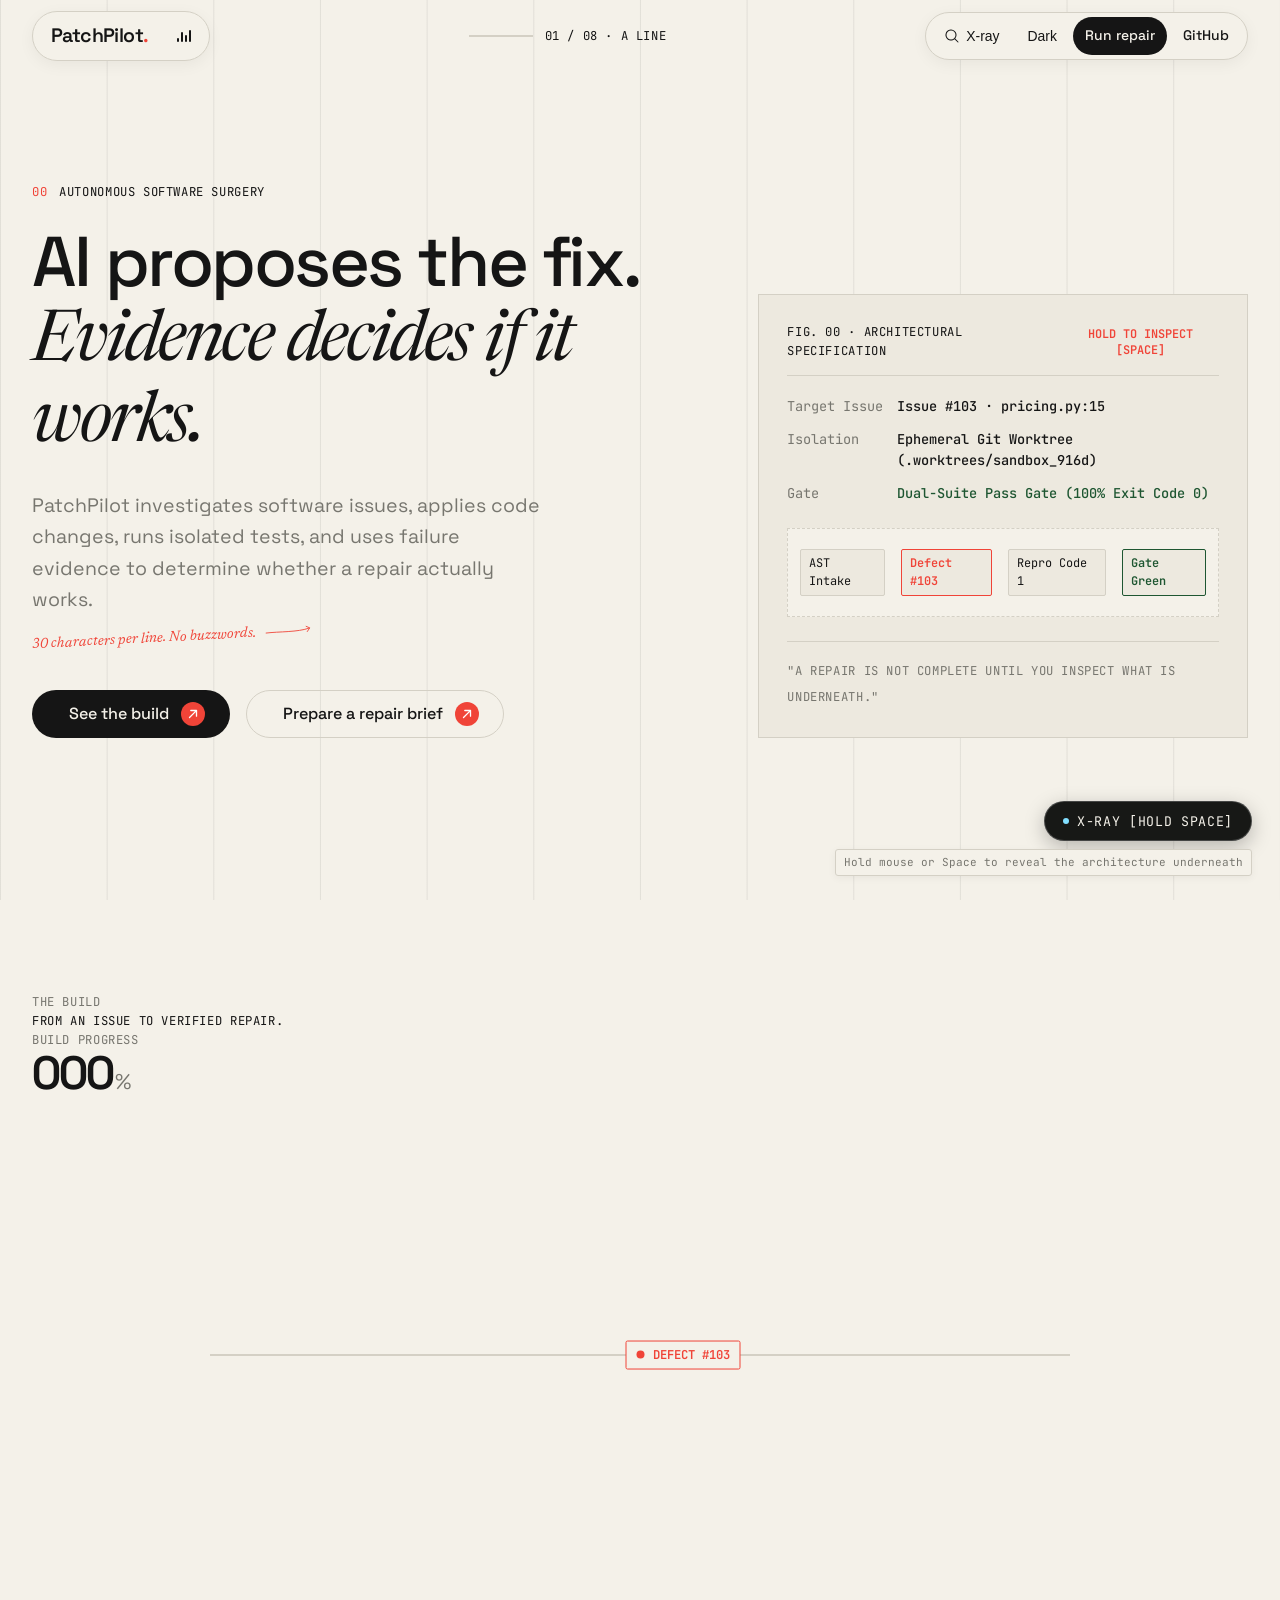
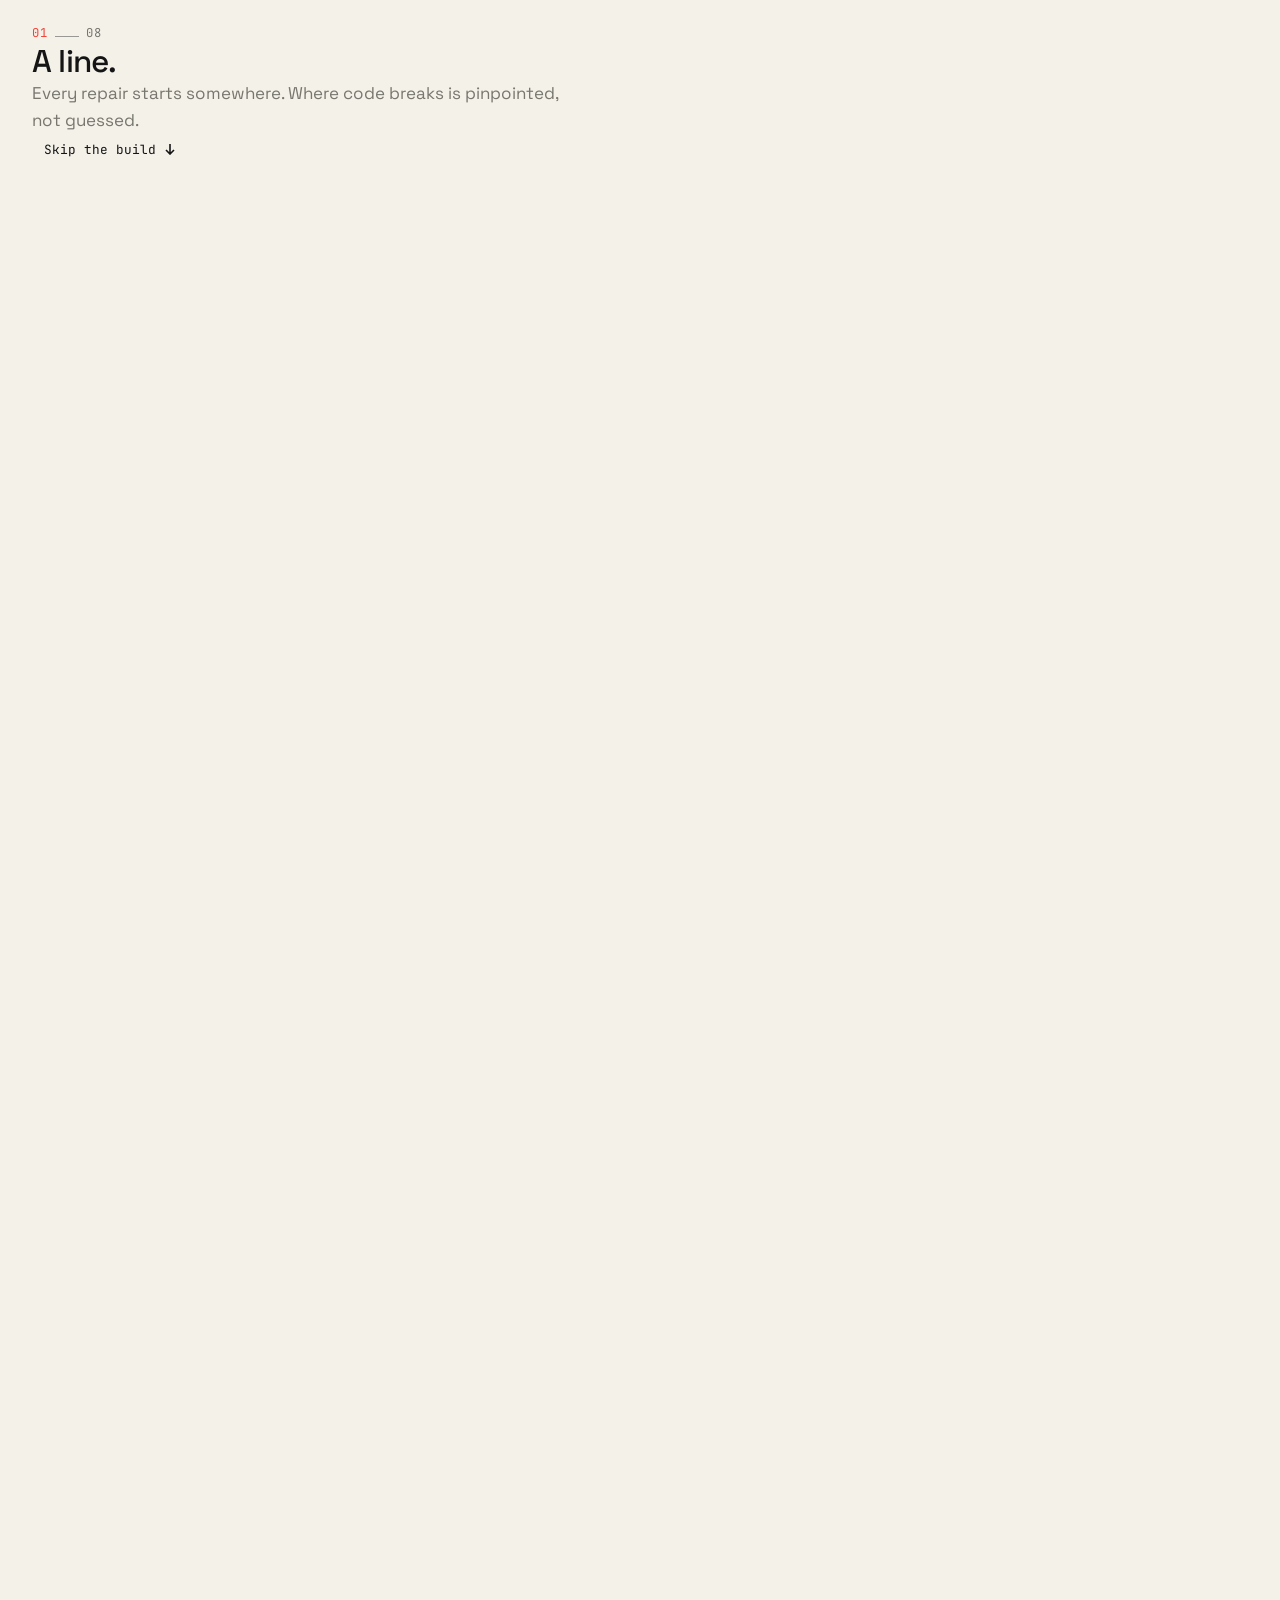
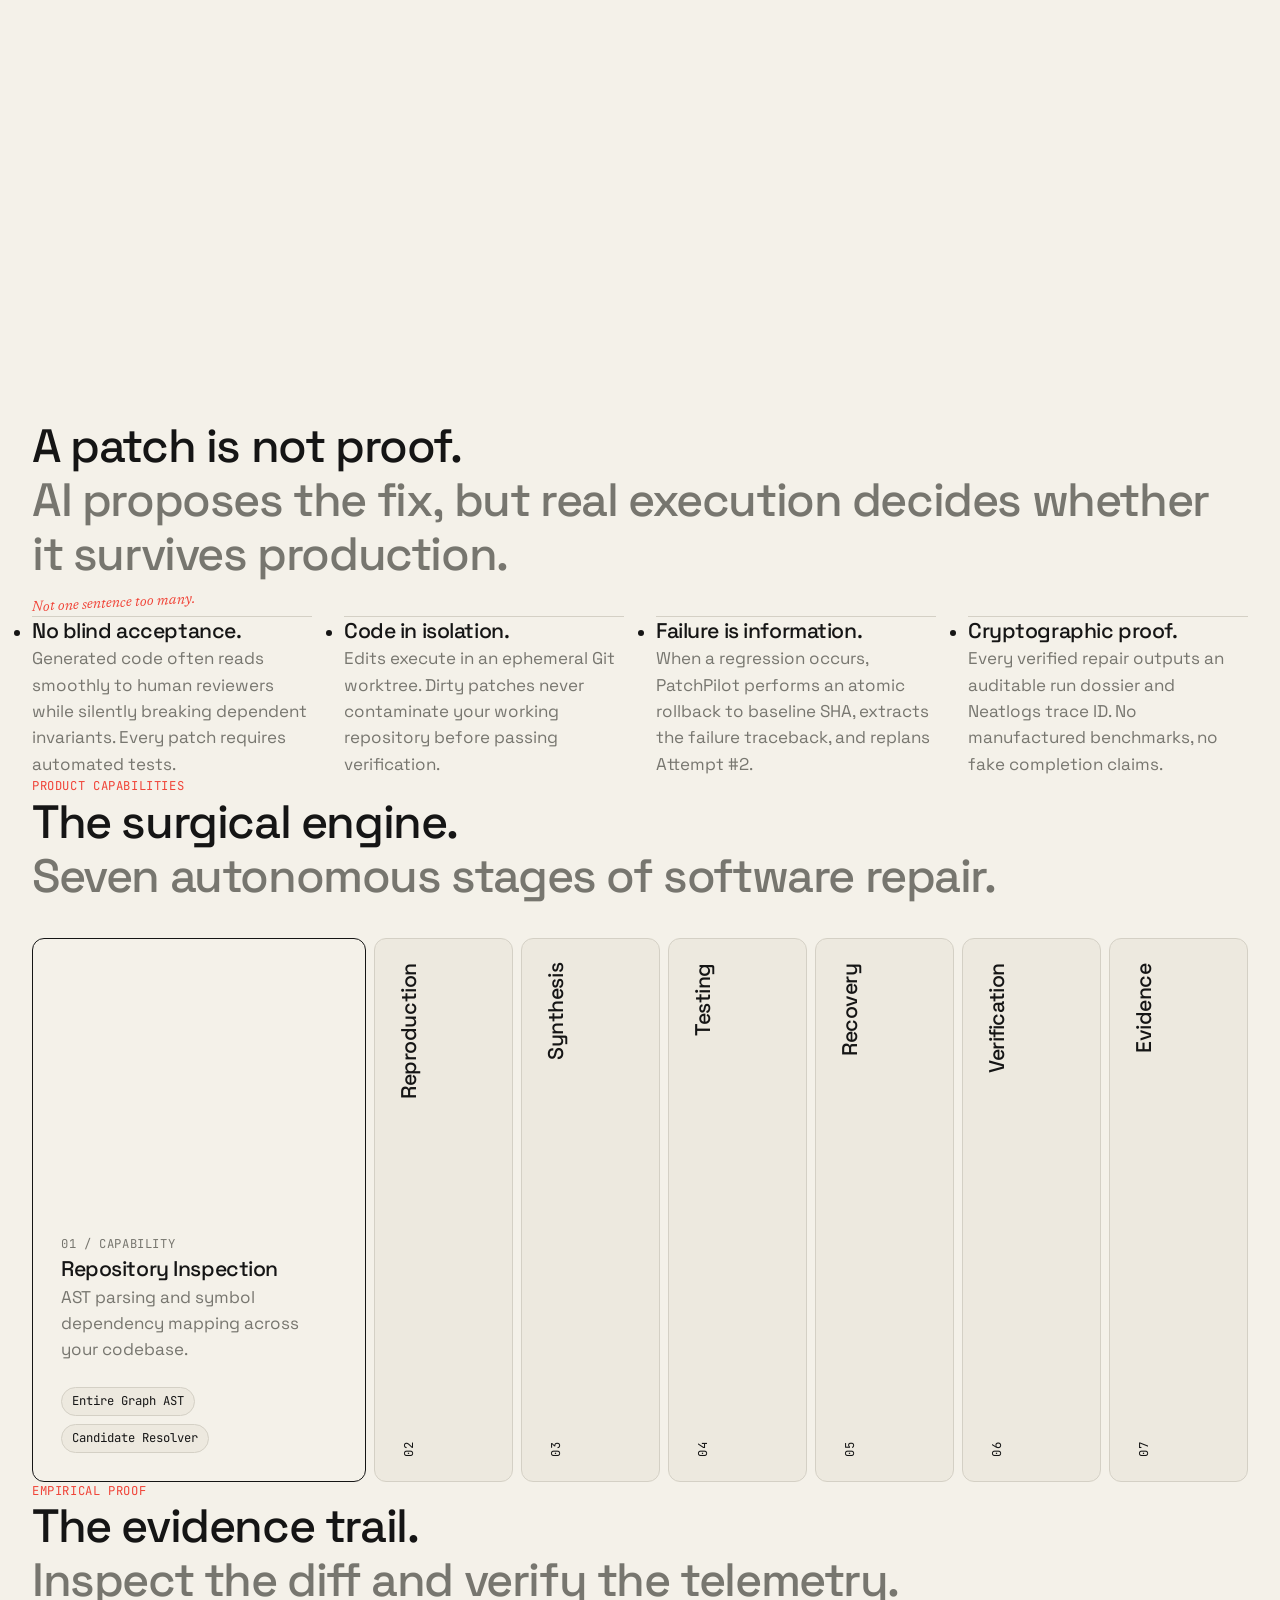
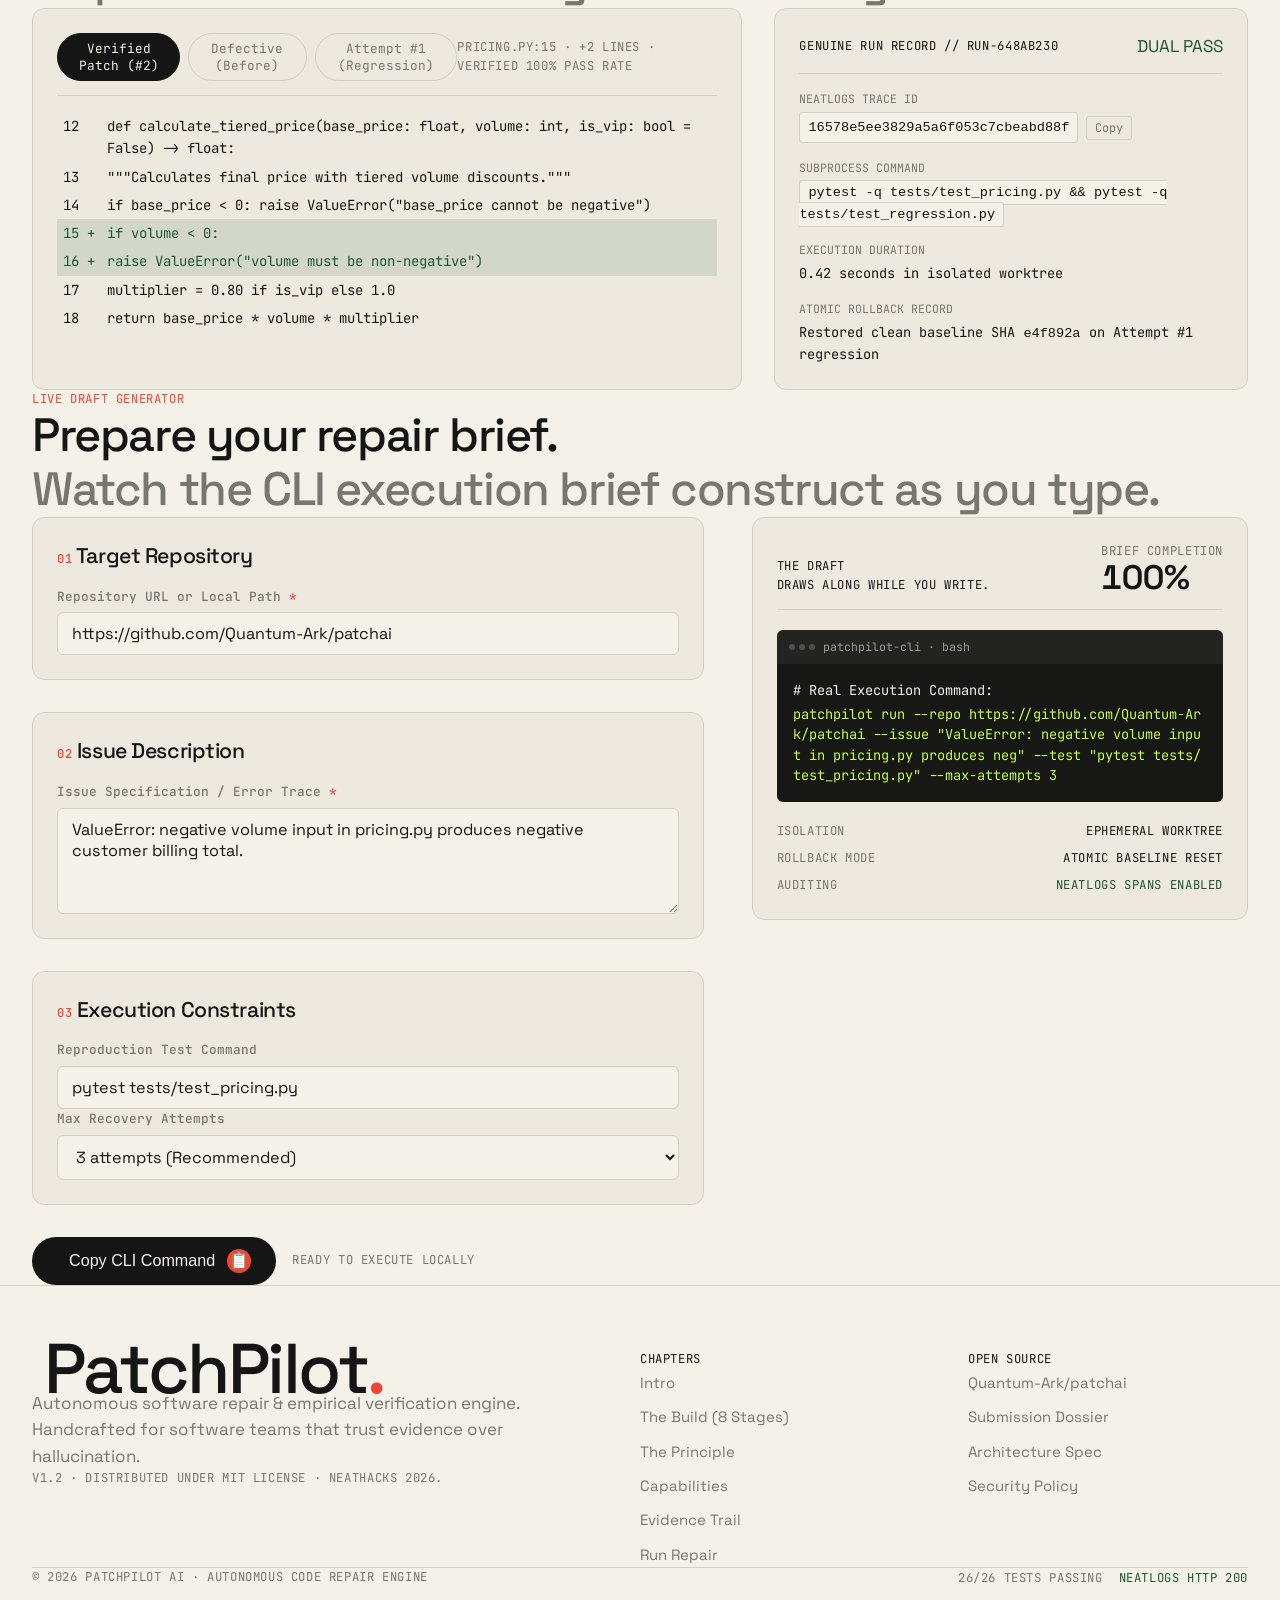
==== commit b8049bae: "feat(web): Reverse-engineer and implement metic.studio experience with 8-stage scroll build, X-ray i" ====
--- a/web/index.html
+++ b/web/index.html
@@ -1,630 +1,835 @@
 <!DOCTYPE html>
-<html lang="en">
+<html lang="en" data-theme="light">
 <head>
-  <meta charset="UTF-8">
-  <meta name="viewport" content="width=device-width, initial-scale=1.0">
-  <title>PatchPilot AI — Built Under the Surface</title>
-  <meta name="description" content="A repair is not complete until you inspect what is underneath. Autonomous software repair, baseline reproduction, atomic rollback, and empirical verification.">
+  <meta charset="utf-8">
+  <meta name="viewport" content="width=device-width, initial-scale=1">
+  <title>PatchPilot AI — Autonomous Software Repair &amp; Empirical Proof</title>
+  <meta name="description" content="AI proposes the fix. Evidence decides if it works. Autonomous code repair, baseline reproduction, atomic rollback, and empirical verification.">
   <link rel="preconnect" href="https://fonts.googleapis.com">
   <link rel="preconnect" href="https://fonts.gstatic.com" crossorigin>
-  <link href="https://fonts.googleapis.com/css2?family=Plus+Jakarta+Sans:wght@300;400;500;600;700&family=JetBrains+Mono:wght@400;500;600&family=Newsreader:ital,opsz,wght@1,6..72,400;1,6..72,500&display=swap" rel="stylesheet">
+  <link href="https://fonts.googleapis.com/css2?family=Space+Grotesk:wght@300;400;500;600;700&family=JetBrains+Mono:wght@400;500;600&family=Newsreader:ital,opsz,wght@1,6..72,400;1,6..72,500&display=swap" rel="stylesheet">
   <link rel="stylesheet" href="style.css">
 </head>
 <body class="metic-body">
 
+  <a href="#main-content" class="skip-link">Skip to content</a>
+
   <!-- ======================================================================
-       03 — THE SIGNATURE INSPECTION LENS OVERLAY
+       SIGNATURE INTERACTION: THE INSPECTION LENS (X-RAY LAYER)
        ====================================================================== -->
   <div id="inspection-lens-layer" class="inspection-lens-layer" aria-hidden="true">
     <div id="lens-circle" class="lens-circle">
       <div class="lens-crosshair-h"></div>
       <div class="lens-crosshair-v"></div>
       <div class="lens-readout" id="lens-readout">
-        <span class="readout-coord" id="readout-coord">X: 000 Y: 000</span>
+        <span class="readout-coord" id="readout-coord">X: 000  Y: 000</span>
         <span class="readout-target" id="readout-target">&lt;surface&gt;</span>
         <span class="readout-dim" id="readout-dim">0 × 0 px</span>
-        <span class="readout-token" id="readout-token">--bg-canvas: #F4F1E9</span>
+        <span class="readout-token" id="readout-token">--surface-base: #F4F1E9</span>
       </div>
     </div>
   </div>
 
-  <!-- Accessible Construction Overlay (shown inside lens or when inspection toggle is engaged) -->
+  <!-- Blueprint X-Ray Guide Layer (Clipped to circular lens window) -->
   <div id="blueprint-guide-layer" class="blueprint-guide-layer" aria-hidden="true">
     <svg class="blueprint-svg-canvas" id="blueprint-svg" xmlns="http://www.w3.org/2000/svg"></svg>
   </div>
 
-  <!-- Floating Mobile/Keyboard Inspection Mode Indicator & Toggle -->
-  <aside class="inspection-control-bar" aria-label="Inspection controls">
-    <button class="btn-inspect-toggle" id="btn-inspect-toggle" aria-pressed="false" aria-label="Toggle technical inspection layer">
-      <span class="inspect-dot"></span>
-      <span class="inspect-text" id="inspect-toggle-label">HOLD TO INSPECT [SPACE]</span>
+  <!-- Floating Mobile/Keyboard Inspection Mode Indicator & Control -->
+  <aside class="lens-floating-hint" aria-label="Inspection controls">
+    <button class="btn-xray-toggle" id="btn-floating-xray" aria-pressed="false" aria-label="Toggle X-ray inspection layer">
+      <span class="xray-indicator-dot"></span>
+      <span class="xray-toggle-text" id="floating-xray-label">X-RAY [HOLD SPACE]</span>
     </button>
-    <div class="inspect-hint" id="inspect-status-hint">Press &amp; hold anywhere to reveal the architecture underneath</div>
+    <div class="xray-status-bubble" id="xray-status-bubble">Hold mouse or Space to reveal the architecture underneath</div>
   </aside>
 
   <!-- ======================================================================
-       02 — MINIMAL PRINTED HEADER
+       HEADER: MINIMAL PRINTED ARCHITECTURAL PILL NAV
        ====================================================================== -->
-  <header class="metic-header" id="site-header" data-component="header">
-    <div class="header-container">
-      <div class="header-identity">
-        <a href="#" class="brand-anchor" aria-label="PatchPilot AI Home">
-          <span class="brand-symbol">/</span>
-          <span class="brand-name">PatchPilot</span>
-          <span class="brand-sub">AI</span>
+  <header class="metic-header" id="site-header" data-inspect-label="nav-header">
+    <div class="shell header-shell">
+      
+      <!-- Left Pill: Wordmark & Audio Toggle -->
+      <div class="nav-pill nav-pill-left">
+        <a href="#" class="brand-link" aria-label="PatchPilot AI home" data-inspect-label="wordmark">
+          <span class="brand-text">PatchPilot<span class="text-accent">.</span></span>
         </a>
-        <span class="build-stamp" title="Current build status">v1.2 · PROOF ENGINE</span>
-      </div>
-
-      <nav class="header-nav" aria-label="Main Navigation">
-        <a href="#stage-issue" class="nav-anchor">Product</a>
-        <a href="#stage-investigation" class="nav-anchor">How it works</a>
-        <a href="#stage-verification" class="nav-anchor">Verification</a>
-        <a href="https://github.com/Quantum-Ark/patchai" target="_blank" rel="noopener noreferrer" class="nav-anchor">GitHub</a>
-      </nav>
-
-      <div class="header-action">
-        <a href="#stage-patch" class="btn-understated" id="header-cta">
-          <span>Inspect a repair</span>
-          <span class="arrow-glyph">→</span>
+        <button type="button" class="btn-icon-sound" id="btn-sound-toggle" aria-pressed="false" aria-label="Toggle sound feedback" title="Toggle audio clicks">
+          <span class="sound-bars" aria-hidden="true">
+            <i></i><i></i><i></i><i></i>
+          </span>
+        </button>
+      </div>
+
+      <!-- Center Readout: Build Scroll Progress -->
+      <div class="nav-center-readout" id="nav-center-readout" aria-hidden="true">
+        <span class="nav-progress-track">
+          <span class="nav-progress-fill" id="nav-progress-fill"></span>
+        </span>
+        <span class="measure" id="nav-step-label">01 / 08 · A line</span>
+      </div>
+
+      <!-- Right Pill: X-Ray, Theme Switcher, Quick Brief, Menu -->
+      <div class="nav-pill nav-pill-right">
+        <button type="button" class="nav-item btn-xray" id="btn-nav-xray" aria-pressed="false" title="X-ray: show how the page is built" data-inspect-label="btn-xray">
+          <svg viewBox="0 0 256 256" width="16" height="16" fill="currentColor" aria-hidden="true">
+            <path d="M229.66,218.34l-50.07-50.06a88.11,88.11,0,1,0-11.31,11.31l50.06,50.07a8,8,0,0,0,11.32-11.32ZM40,112a72,72,0,1,1,72,72A72.08,72.08,0,0,1,40,112Z"/>
+          </svg>
+          <span class="btn-label-desktop">X-ray</span>
+        </button>
+
+        <button type="button" class="nav-item btn-theme-toggle" id="btn-theme-toggle" aria-label="Toggle theme" title="Toggle light/dark theme">
+          <span class="theme-label-text" id="theme-icon-label">Dark</span>
+        </button>
+
+        <a href="#repair-brief-section" class="nav-item btn-start-nav max-md-hidden" data-inspect-label="link-brief">
+          <span>Run repair</span>
         </a>
-      </div>
+
+        <a href="https://github.com/Quantum-Ark/patchai" target="_blank" rel="noopener noreferrer" class="nav-item nav-github-link" title="GitHub Repository">
+          <span>GitHub</span>
+        </a>
+      </div>
+
     </div>
   </header>
 
   <!-- ======================================================================
-       02 — HERO SECTION: CALM EDITORIAL SURFACE
+       MAIN CONTENT
        ====================================================================== -->
-  <section class="metic-hero-section" id="hero-section" data-component="hero">
-    <div class="metic-grid-container">
-      
-      <!-- Top Technical Alignment Bar -->
-      <div class="hero-calibration-line">
-        <span class="cal-item">REF: PRICING-FAULT-103</span>
-        <span class="cal-rule"></span>
-        <span class="cal-item">DETERMINISTIC FSM</span>
-        <span class="cal-rule"></span>
-        <span class="cal-item text-signal">SIGNAL ACCENT // #F04438</span>
-      </div>
-
-      <div class="hero-split-layout">
-        <!-- Left Editorial Typography -->
-        <div class="hero-editorial-col" data-inspect-label="hero-editorial">
-          <div class="editorial-eyebrow">
-            <span class="eyebrow-index">00</span>
-            <span class="eyebrow-text">AUTONOMOUS SOFTWARE SURGERY</span>
-          </div>
-
-          <h1 class="hero-editorial-heading" id="hero-headline">
-            A fix is only real<br>
-            <span class="heading-italic">when it holds up.</span>
-          </h1>
-
-          <p class="hero-editorial-lead" id="hero-lead">
-            PatchPilot investigates software issues, applies code changes, runs tests, and uses failure evidence to determine whether a repair actually works.
+  <main id="main-content">
+
+    <!-- --------------------------------------------------------------------
+         HERO SECTION: CALM EDITORIAL INTRO WITH INTERACTIVE PROMPT
+         -------------------------------------------------------------------- -->
+    <section class="hero-section" id="hero" data-inspect-label="hero-section">
+      <div class="shell">
+        <div class="hero-grid" data-inspect-label="hero-grid">
+          
+          <div class="hero-content-col" data-inspect-label="hero-content">
+            <div class="hero-eyebrow">
+              <span class="measure text-accent">00</span>
+              <span class="measure">AUTONOMOUS SOFTWARE SURGERY</span>
+            </div>
+
+            <h1 class="display-1 hero-headline" id="hero-headline" data-inspect-label="hero-headline">
+              AI proposes the fix.<br>
+              <span class="heading-italic">Evidence decides if it works.</span>
+            </h1>
+
+            <div class="hero-lead-wrapper">
+              <p class="lead hero-lead" data-inspect-label="hero-lead">
+                PatchPilot investigates software issues, applies code changes, runs isolated tests, and uses failure evidence to determine whether a repair actually works.
+              </p>
+              
+              <!-- Subtle handwritten engineering annotation -->
+              <span class="secret-annotation" style="--tilt: -3deg;" aria-hidden="true">
+                <span class="annotation-text">30 characters per line. No buzzwords.</span>
+                <svg viewBox="0 0 100 24" class="annotation-arrow" fill="none" stroke="currentColor" stroke-width="1.8">
+                  <path d="M4 12C32 10 70 14 96 6M88 2L96 6L90 14"/>
+                </svg>
+              </span>
+            </div>
+
+            <div class="hero-actions">
+              <a href="#build-sequence" class="btn btn-primary" id="hero-cta-build" data-inspect-label="btn-build">
+                <span class="btn-glow" aria-hidden="true"></span>
+                <span>See the build</span>
+                <span class="btn-dot">
+                  <svg viewBox="0 0 256 256" width="14" height="14" fill="currentColor">
+                    <path d="M204,64V168a12,12,0,0,1-24,0V93L72.49,200.49a12,12,0,0,1-17-17L163,76H88a12,12,0,0,1,0-24H192A12,12,0,0,1,204,64Z"/>
+                  </svg>
+                </span>
+              </a>
+
+              <a href="#repair-brief-section" class="btn btn-secondary" id="hero-cta-brief" data-inspect-label="btn-brief">
+                <span class="btn-glow" aria-hidden="true"></span>
+                <span>Prepare a repair brief</span>
+                <span class="btn-dot">
+                  <svg viewBox="0 0 256 256" width="14" height="14" fill="currentColor">
+                    <path d="M204,64V168a12,12,0,0,1-24,0V93L72.49,200.49a12,12,0,0,1-17-17L163,76H88a12,12,0,0,1,0-24H192A12,12,0,0,1,204,64Z"/>
+                  </svg>
+                </span>
+              </a>
+            </div>
+          </div>
+
+          <!-- Right Hero Visual: Architectural Calibration Board -->
+          <div class="hero-visual-col" data-inspect-label="hero-schematic">
+            <div class="hero-schematic-board" id="hero-board">
+              <div class="board-top-bar">
+                <span class="measure">FIG. 00 · ARCHITECTURAL SPECIFICATION</span>
+                <button type="button" class="board-hold-prompt" id="btn-hero-inspect-prompt" title="Click to inspect underlying layout">
+                  HOLD TO INSPECT [SPACE]
+                </button>
+              </div>
+
+              <div class="board-body">
+                <div class="board-meta-row">
+                  <span class="board-key">Target Issue</span>
+                  <span class="board-val">Issue #103 · pricing.py:15</span>
+                </div>
+                <div class="board-meta-row">
+                  <span class="board-key">Isolation</span>
+                  <span class="board-val">Ephemeral Git Worktree (.worktrees/sandbox_916d)</span>
+                </div>
+                <div class="board-meta-row">
+                  <span class="board-key">Gate</span>
+                  <span class="board-val text-verified">Dual-Suite Pass Gate (100% Exit Code 0)</span>
+                </div>
+                
+                <div class="board-diagram-wire">
+                  <div class="wire-point wire-idle">AST Intake</div>
+                  <div class="wire-dash"></div>
+                  <div class="wire-point wire-defect">Defect #103</div>
+                  <div class="wire-dash"></div>
+                  <div class="wire-point wire-repro">Repro Code 1</div>
+                  <div class="wire-dash"></div>
+                  <div class="wire-point wire-verified">Gate Green</div>
+                </div>
+              </div>
+
+              <div class="board-footer">
+                <span class="measure text-secondary">"A repair is not complete until you inspect what is underneath."</span>
+              </div>
+            </div>
+          </div>
+
+        </div>
+      </div>
+    </section>
+
+    <!-- --------------------------------------------------------------------
+         PHASE 4 — SCROLL-DRIVEN CONSTRUCTION STORY (8 STAGES)
+         -------------------------------------------------------------------- -->
+    <section class="build-section" id="build-sequence" style="height: 480vh;" aria-label="From an issue to verification" data-inspect-label="build-sequence">
+      <div class="build-sticky-stage" id="build-sticky-stage">
+        
+        <!-- Header HUD inside sticky stage -->
+        <div class="build-hud-top">
+          <div class="shell flex justify-between items-start">
+            <div class="build-hud-left max-xl-hidden">
+              <div class="measure text-secondary">The build</div>
+              <div class="measure text-primary font-medium">From an issue to verified repair.</div>
+            </div>
+            <div class="build-hud-right text-right">
+              <div class="measure text-secondary">Build progress</div>
+              <div class="build-count-value tabular-nums" id="build-count-display">
+                <span id="build-pct-num">000</span><span class="build-pct-unit">%</span>
+              </div>
+            </div>
+          </div>
+        </div>
+
+        <!-- Center Dynamic Graphic Deck -->
+        <div class="build-canvas-center" id="build-canvas-center" data-inspect-label="build-canvas">
+          
+          <!-- Stage 01 Graphic: A line & defect marker -->
+          <div class="stage-visual is-active" data-stage-vis="1">
+            <div class="graphic-line-wire">
+              <div class="wire-axis"></div>
+              <div class="wire-defect-pin" id="demo-defect-pin">
+                <span class="pin-pulse"></span>
+                <span class="pin-tag">DEFECT #103</span>
+              </div>
+            </div>
+          </div>
+
+          <!-- Stage 02 Graphic: A grid & codebase tree -->
+          <div class="stage-visual" data-stage-vis="2">
+            <div class="graphic-grid-matrix">
+              <div class="grid-ruler-col">src/pricing.py (AST mapped)</div>
+              <div class="grid-ruler-col">tests/test_pricing.py (Repro)</div>
+              <div class="grid-ruler-col">tests/test_regression.py (VIP Suite)</div>
+            </div>
+          </div>
+
+          <!-- Stage 03 Graphic: A layout matrix -->
+          <div class="stage-visual" data-stage-vis="3">
+            <div class="graphic-layout-matrix">
+              <div class="mat-card">
+                <span class="measure text-secondary">AFFECTED REGION</span>
+                <code class="mat-code">pricing.py::calculate_tiered_price</code>
+              </div>
+              <div class="mat-card">
+                <span class="measure text-secondary">SANDBOX GUARD</span>
+                <span class="mat-stat text-verified">Clean Worktree Isolated</span>
+              </div>
+            </div>
+          </div>
+
+          <!-- Stage 04 Graphic: A typeface hypothesis -->
+          <div class="stage-visual" data-stage-vis="4">
+            <div class="graphic-hypothesis-sheet">
+              <div class="hypo-eyebrow">HYPOTHESIS SPECIFICATION // ATTEMPT #1</div>
+              <div class="hypo-text">
+                "Reject volume &lt; 0 via explicit ValueError while preserving VIP multiplier tier."
+              </div>
+            </div>
+          </div>
+
+          <!-- Stage 05 Graphic: A colour regression alert -->
+          <div class="stage-visual" data-stage-vis="5">
+            <div class="graphic-failure-box">
+              <div class="fail-badge text-accent">TEST REGRESSION INTERCEPTED</div>
+              <pre class="fail-trace"><code>FAILED tests/test_regression.py::test_vip_discount
+AssertionError: 80.0 != 100.0 (VIP multiplier violated)
+ACTION: Executing atomic git rollback to baseline e4f892a</code></pre>
+            </div>
+          </div>
+
+          <!-- Stage 06 Graphic: A line of code diff -->
+          <div class="stage-visual" data-stage-vis="6">
+            <div class="graphic-diff-deck">
+              <div class="diff-header-bar">
+                <span>pricing.py:15</span>
+                <span class="text-verified">+2 lines validated</span>
+              </div>
+              <div class="diff-snippet-body">
+                <div class="diff-r diff-r-del"><span class="d-n">16</span><span class="d-s">-</span><span>multiplier = 0.80 if is_vip else 1.0</span></div>
+                <div class="diff-r diff-r-add"><span class="d-n">16</span><span class="d-s">+</span><span>if volume &lt; 0: raise ValueError("volume must be &gt;= 0")</span></div>
+                <div class="diff-r diff-r-add"><span class="d-n">17</span><span class="d-s">+</span><span>multiplier = 0.80 if is_vip else 1.0</span></div>
+              </div>
+            </div>
+          </div>
+
+          <!-- Stage 07 Graphic: Online verification gate -->
+          <div class="stage-visual" data-stage-vis="7">
+            <div class="graphic-proof-seal">
+              <div class="seal-icon text-verified">✓</div>
+              <div class="seal-title">DUAL-SUITE PASS GATE: 100% GREEN</div>
+              <div class="measure text-secondary">Neatlogs Trace ID: 16578e5ee3829a5a6f053c7cbeabd88f</div>
+            </div>
+          </div>
+
+          <!-- Stage 08 Graphic: Your turn convergence button -->
+          <div class="stage-visual" data-stage-vis="8">
+            <div class="graphic-convergence-action">
+              <a href="#repair-brief-section" class="btn btn-primary btn-large-convergence">
+                <span class="btn-glow" aria-hidden="true"></span>
+                <span>Prepare Your Repair Brief</span>
+                <span class="btn-dot">→</span>
+              </a>
+            </div>
+          </div>
+
+        </div>
+
+        <!-- Bottom Captions Deck (Synchronized with current stage) -->
+        <div class="build-captions-deck">
+          <div class="shell flex justify-between items-end pb-8">
+            <div class="captions-text-wrap" id="captions-text-wrap">
+              
+              <div class="caption-slide is-active" data-step-index="1">
+                <div class="measure mb-2 flex items-center gap-2">
+                  <span class="text-accent font-semibold">01</span>
+                  <span class="caption-divider"></span>
+                  <span class="text-secondary">08</span>
+                </div>
+                <h3 class="display-3">A line.</h3>
+                <p class="mt-2 caption-desc">Every repair starts somewhere. Where code breaks is pinpointed, not guessed.</p>
+              </div>
+
+              <div class="caption-slide" data-step-index="2">
+                <div class="measure mb-2 flex items-center gap-2">
+                  <span class="text-accent font-semibold">02</span>
+                  <span class="caption-divider"></span>
+                  <span class="text-secondary">08</span>
+                </div>
+                <h3 class="display-3">A grid.</h3>
+                <p class="mt-2 caption-desc">Understand the structure. Columns, modules, sandbox. The scaffolding everything aligns with.</p>
+              </div>
+
+              <div class="caption-slide" data-step-index="3">
+                <div class="measure mb-2 flex items-center gap-2">
+                  <span class="text-accent font-semibold">03</span>
+                  <span class="caption-divider"></span>
+                  <span class="text-secondary">08</span>
+                </div>
+                <h3 class="display-3">A layout.</h3>
+                <p class="mt-2 caption-desc">Find the part that matters. Issue report, candidate AST, and reproduction test in one frame.</p>
+              </div>
+
+              <div class="caption-slide" data-step-index="4">
+                <div class="measure mb-2 flex items-center gap-2">
+                  <span class="text-accent font-semibold">04</span>
+                  <span class="caption-divider"></span>
+                  <span class="text-secondary">08</span>
+                </div>
+                <h3 class="display-3">A typeface.</h3>
+                <p class="mt-2 caption-desc">Make the diagnosis clear. An explicit hypothesis with verifiable boundaries.</p>
+              </div>
+
+              <div class="caption-slide" data-step-index="5">
+                <div class="measure mb-2 flex items-center gap-2">
+                  <span class="text-accent font-semibold">05</span>
+                  <span class="caption-divider"></span>
+                  <span class="text-secondary">08</span>
+                </div>
+                <h3 class="display-3">A colour.</h3>
+                <p class="mt-2 caption-desc">Every signal has a purpose. Red interrupts the build when a test regression occurs.</p>
+              </div>
+
+              <div class="caption-slide" data-step-index="6">
+                <div class="measure mb-2 flex items-center gap-2">
+                  <span class="text-accent font-semibold">06</span>
+                  <span class="caption-divider"></span>
+                  <span class="text-secondary">08</span>
+                </div>
+                <h3 class="display-3">A line of code.</h3>
+                <p class="mt-2 caption-desc">Change the code. Inspect the diff. Minimal surgery with Before / Patch / After views.</p>
+              </div>
+
+              <div class="caption-slide" data-step-index="7">
+                <div class="measure mb-2 flex items-center gap-2">
+                  <span class="text-accent font-semibold">07</span>
+                  <span class="caption-divider"></span>
+                  <span class="text-secondary">08</span>
+                </div>
+                <h3 class="display-3">Online.</h3>
+                <p class="mt-2 caption-desc">Run it. Check it. Report it. Dual-suite execution with zero mock fallback.</p>
+              </div>
+
+              <div class="caption-slide" data-step-index="8">
+                <div class="measure mb-2 flex items-center gap-2">
+                  <span class="text-accent font-semibold">08</span>
+                  <span class="caption-divider"></span>
+                  <span class="text-secondary">08</span>
+                </div>
+                <h3 class="display-3">Your turn.</h3>
+                <p class="mt-2 caption-desc">Make every fix earn your trust. All evidence converges into one single button.</p>
+              </div>
+
+            </div>
+
+            <!-- Skip the build button -->
+            <button type="button" class="btn-skip-build" id="btn-skip-build">
+              <span>Skip the build</span>
+              <svg viewBox="0 0 12 12" width="12" height="12" fill="none" stroke="currentColor" stroke-width="1.6" aria-hidden="true">
+                <path d="M6 1v10M2 7l4 4 4-4"/>
+              </svg>
+            </button>
+          </div>
+        </div>
+
+      </div>
+    </section>
+
+    <!-- --------------------------------------------------------------------
+         PHASE 6A — THE PRINCIPLE ("A patch is not proof")
+         -------------------------------------------------------------------- -->
+    <section class="shell py-24 md:py-40" id="principle-section" data-inspect-label="principle-section">
+      <div class="relative w-fit max-w-full">
+        <h2 class="display-2 max-w-[28ch]" data-inspect-label="stance-headline">
+          A patch is not proof.<br>
+          <span class="text-secondary">AI proposes the fix, but real execution decides whether it survives production.</span>
+        </h2>
+        
+        <span class="secret-annotation" style="right: -0.5rem; top: calc(100% + 0.4rem); --tilt: -3deg;" aria-hidden="true">
+          <span class="annotation-text">Not one sentence too many.</span>
+        </span>
+      </div>
+
+      <ul class="principles-grid mt-16 md:mt-24" role="list">
+        <li class="principle-item rule pt-5" data-inspect-label="principle-01">
+          <h3 class="display-4">No blind acceptance.</h3>
+          <p class="mt-3 text-secondary">Generated code often reads smoothly to human reviewers while silently breaking dependent invariants. Every patch requires automated tests.</p>
+        </li>
+        <li class="principle-item rule pt-5" data-inspect-label="principle-02">
+          <h3 class="display-4">Code in isolation.</h3>
+          <p class="mt-3 text-secondary">Edits execute in an ephemeral Git worktree. Dirty patches never contaminate your working repository before passing verification.</p>
+        </li>
+        <li class="principle-item rule pt-5" data-inspect-label="principle-03">
+          <h3 class="display-4">Failure is information.</h3>
+          <p class="mt-3 text-secondary">When a regression occurs, PatchPilot performs an atomic rollback to baseline SHA, extracts the failure traceback, and replans Attempt #2.</p>
+        </li>
+        <li class="principle-item rule pt-5" data-inspect-label="principle-04">
+          <h3 class="display-4">Cryptographic proof.</h3>
+          <p class="mt-3 text-secondary">Every verified repair outputs an auditable run dossier and Neatlogs trace ID. No manufactured benchmarks, no fake completion claims.</p>
+        </li>
+      </ul>
+    </section>
+
+    <!-- --------------------------------------------------------------------
+         PHASE 5 — THE POINTER-RESPONSIVE "FAN" CAPABILITIES ACCORDION
+         -------------------------------------------------------------------- -->
+    <section class="shell py-24 md:py-40" id="capabilities-section" aria-labelledby="capabilities-title" data-inspect-label="capabilities-section">
+      <div class="mb-12 md:mb-16">
+        <div class="measure text-accent font-semibold mb-2">PRODUCT CAPABILITIES</div>
+        <h2 class="display-2 max-w-[22ch]" id="capabilities-title">
+          The surgical engine.<br>
+          <span class="text-secondary">Seven autonomous stages of software repair.</span>
+        </h2>
+      </div>
+
+      <!-- The Responsive Fan: Expands under pointer, contracts inactive cards -->
+      <div class="capabilities-fan-container" id="capabilities-fan">
+        <ul class="fan-list" role="list">
+          
+          <!-- Fan Item 01: Repository Inspection -->
+          <li class="fan-card is-active" data-fan="1" tabindex="0">
+            <span class="fan-vertical-label" aria-hidden="true">
+              <span class="measure">01</span>
+              <span class="display-4 vertical-title">Inspection</span>
+            </span>
+            <div class="fan-card-body">
+              <div class="fan-body-header">
+                <span class="measure text-secondary">01 / CAPABILITY</span>
+                <h3 class="display-4">Repository Inspection</h3>
+                <p class="mt-2 text-secondary">AST parsing and symbol dependency mapping across your codebase.</p>
+              </div>
+              <div class="fan-body-evidence">
+                <div class="fan-chip">Entire Graph AST</div>
+                <div class="fan-chip">Candidate Resolver</div>
+              </div>
+            </div>
+          </li>
+
+          <!-- Fan Item 02: Bug Reproduction -->
+          <li class="fan-card" data-fan="2" tabindex="0">
+            <span class="fan-vertical-label" aria-hidden="true">
+              <span class="measure">02</span>
+              <span class="display-4 vertical-title">Reproduction</span>
+            </span>
+            <div class="fan-card-body">
+              <div class="fan-body-header">
+                <span class="measure text-secondary">02 / CAPABILITY</span>
+                <h3 class="display-4">Baseline Reproduction</h3>
+                <p class="mt-2 text-secondary">Executes targeted reproduction commands. Confirms exit code != 0 before editing.</p>
+              </div>
+              <div class="fan-body-evidence">
+                <div class="fan-chip text-accent">Exit Code 1 Confirmed</div>
+                <div class="fan-chip">Subprocess Runner</div>
+              </div>
+            </div>
+          </li>
+
+          <!-- Fan Item 03: Patch Generation -->
+          <li class="fan-card" data-fan="3" tabindex="0">
+            <span class="fan-vertical-label" aria-hidden="true">
+              <span class="measure">03</span>
+              <span class="display-4 vertical-title">Synthesis</span>
+            </span>
+            <div class="fan-card-body">
+              <div class="fan-body-header">
+                <span class="measure text-secondary">03 / CAPABILITY</span>
+                <h3 class="display-4">Patch Synthesis</h3>
+                <p class="mt-2 text-secondary">Bounded surgical diff generation. Validates file path boundaries against traversal attacks.</p>
+              </div>
+              <div class="fan-body-evidence">
+                <div class="fan-chip">Traversal Guard</div>
+                <div class="fan-chip">Minimal Surgery</div>
+              </div>
+            </div>
+          </li>
+
+          <!-- Fan Item 04: Test Execution -->
+          <li class="fan-card" data-fan="4" tabindex="0">
+            <span class="fan-vertical-label" aria-hidden="true">
+              <span class="measure">04</span>
+              <span class="display-4 vertical-title">Testing</span>
+            </span>
+            <div class="fan-card-body">
+              <div class="fan-body-header">
+                <span class="measure text-secondary">04 / CAPABILITY</span>
+                <h3 class="display-4">Isolated Test Runner</h3>
+                <p class="mt-2 text-secondary">Executes acceptance tests first, then triggers regression test suites with timeout budgets.</p>
+              </div>
+              <div class="fan-body-evidence">
+                <div class="fan-chip">60s Timeout Budget</div>
+                <div class="fan-chip">Env Scrubbing</div>
+              </div>
+            </div>
+          </li>
+
+          <!-- Fan Item 05: Failure Recovery -->
+          <li class="fan-card" data-fan="5" tabindex="0">
+            <span class="fan-vertical-label" aria-hidden="true">
+              <span class="measure">05</span>
+              <span class="display-4 vertical-title">Recovery</span>
+            </span>
+            <div class="fan-card-body">
+              <div class="fan-body-header">
+                <span class="measure text-secondary">05 / CAPABILITY</span>
+                <h3 class="display-4">Failure Recovery</h3>
+                <p class="mt-2 text-secondary">On test regression, auto-restores clean baseline SHA and replans using traceback context.</p>
+              </div>
+              <div class="fan-body-evidence">
+                <div class="fan-chip text-accent">Atomic Rollback</div>
+                <div class="fan-chip">Traceback Injection</div>
+              </div>
+            </div>
+          </li>
+
+          <!-- Fan Item 06: Independent Verification -->
+          <li class="fan-card" data-fan="6" tabindex="0">
+            <span class="fan-vertical-label" aria-hidden="true">
+              <span class="measure">06</span>
+              <span class="display-4 vertical-title">Verification</span>
+            </span>
+            <div class="fan-card-body">
+              <div class="fan-body-header">
+                <span class="measure text-secondary">06 / CAPABILITY</span>
+                <h3 class="display-4">Dual Gate Verification</h3>
+                <p class="mt-2 text-secondary">Requires 100% exit code 0 across reproduction and regression suites simultaneously.</p>
+              </div>
+              <div class="fan-body-evidence">
+                <div class="fan-chip text-verified">Dual-Suite Gate</div>
+                <div class="fan-chip text-verified">100% Pass Required</div>
+              </div>
+            </div>
+          </li>
+
+          <!-- Fan Item 07: Evidence Reporting -->
+          <li class="fan-card" data-fan="7" tabindex="0">
+            <span class="fan-vertical-label" aria-hidden="true">
+              <span class="measure">07</span>
+              <span class="display-4 vertical-title">Evidence</span>
+            </span>
+            <div class="fan-card-body">
+              <div class="fan-body-header">
+                <span class="measure text-secondary">07 / CAPABILITY</span>
+                <h3 class="display-4">Cryptographic Evidence</h3>
+                <p class="mt-2 text-secondary">Exports run telemetry to Neatlogs, archives git patch diffs, and drafts unmerged PRs.</p>
+              </div>
+              <div class="fan-body-evidence">
+                <div class="fan-chip">Neatlogs Telemetry</div>
+                <div class="fan-chip">Draft PR Dossier</div>
+              </div>
+            </div>
+          </li>
+
+        </ul>
+      </div>
+    </section>
+
+    <!-- --------------------------------------------------------------------
+         PHASE 6C & 6D — THE REAL DIFF & EVIDENCE TRAIL
+         -------------------------------------------------------------------- -->
+    <section class="shell py-24 md:py-36" id="evidence-section" data-inspect-label="evidence-section">
+      <div class="mb-12">
+        <div class="measure text-accent font-semibold mb-2">EMPIRICAL PROOF</div>
+        <h2 class="display-2 max-w-[20ch]">
+          The evidence trail.<br>
+          <span class="text-secondary">Inspect the diff and verify the telemetry.</span>
+        </h2>
+      </div>
+
+      <div class="evidence-split-grid">
+        <!-- Interactive Code Diff Box -->
+        <div class="diff-card-box" data-inspect-label="diff-viewer">
+          <div class="diff-bar-top">
+            <div class="diff-nav-tabs">
+              <button class="btn-diff-tab active" data-view="verified" id="tab-v">Verified Patch (#2)</button>
+              <button class="btn-diff-tab" data-view="defective" id="tab-d">Defective (Before)</button>
+              <button class="btn-diff-tab" data-view="regression" id="tab-r">Attempt #1 (Regression)</button>
+            </div>
+            <span class="measure text-secondary" id="diff-status-indicator">pricing.py:15 · +2 lines</span>
+          </div>
+
+          <div class="diff-view-pane" id="diff-view-pane">
+            <!-- Dynamically populated via app.js -->
+          </div>
+        </div>
+
+        <!-- Telemetry Trail Box -->
+        <div class="telemetry-card-box" data-inspect-label="telemetry-box">
+          <div class="tel-bar-top">
+            <span class="measure font-medium">GENUINE RUN RECORD // RUN-648AB230</span>
+            <span class="tel-badge-verified text-verified">DUAL PASS</span>
+          </div>
+          
+          <div class="tel-content">
+            <div class="tel-row">
+              <span class="tel-label">NEATLOGS TRACE ID</span>
+              <div class="tel-copy-row">
+                <code class="tel-code" id="trace-id-val">16578e5ee3829a5a6f053c7cbeabd88f</code>
+                <button class="btn-copy-sm" id="btn-copy-trace-id" title="Copy Trace ID">Copy</button>
+              </div>
+            </div>
+            <div class="tel-row">
+              <span class="tel-label">SUBPROCESS COMMAND</span>
+              <code class="tel-code">pytest -q tests/test_pricing.py &amp;&amp; pytest -q tests/test_regression.py</code>
+            </div>
+            <div class="tel-row">
+              <span class="tel-label">EXECUTION DURATION</span>
+              <span class="tel-val">0.42 seconds in isolated worktree</span>
+            </div>
+            <div class="tel-row">
+              <span class="tel-label">ATOMIC ROLLBACK RECORD</span>
+              <span class="tel-val">Restored clean baseline SHA <code>e4f892a</code> on Attempt #1 regression</span>
+            </div>
+          </div>
+        </div>
+      </div>
+    </section>
+
+    <!-- --------------------------------------------------------------------
+         PHASE 7 — LIVE DRAFT BRIEFING EXPERIENCE
+         -------------------------------------------------------------------- -->
+    <section class="shell py-24 md:py-40" id="repair-brief-section" aria-labelledby="brief-title" data-inspect-label="brief-section">
+      <div class="mb-12">
+        <div class="measure text-accent font-semibold mb-2">LIVE DRAFT GENERATOR</div>
+        <h2 class="display-2 max-w-[24ch]" id="brief-title">
+          Prepare your repair brief.<br>
+          <span class="text-secondary">Watch the CLI execution brief construct as you type.</span>
+        </h2>
+      </div>
+
+      <div class="brief-split-layout">
+        
+        <!-- Left: The Interactive Form -->
+        <form class="brief-form" id="brief-form" novalidate onsubmit="return false;" data-inspect-label="brief-form">
+          
+          <div class="form-step-block">
+            <h3 class="display-4 form-step-head">
+              <span class="measure text-accent">01</span> Target Repository
+            </h3>
+            <div class="field-group">
+              <label for="f-repo" class="field-label">Repository URL or Local Path <span class="text-accent">*</span></label>
+              <input type="text" id="f-repo" class="field-input" placeholder="https://github.com/Quantum-Ark/patchai or ." value="https://github.com/Quantum-Ark/patchai" required>
+            </div>
+          </div>
+
+          <div class="form-step-block">
+            <h3 class="display-4 form-step-head">
+              <span class="measure text-accent">02</span> Issue Description
+            </h3>
+            <div class="field-group">
+              <label for="f-issue" class="field-label">Issue Specification / Error Trace <span class="text-accent">*</span></label>
+              <textarea id="f-issue" class="field-input resize-y" rows="4" placeholder="Describe the failure or paste pytest output...">ValueError: negative volume input in pricing.py produces negative customer billing total.</textarea>
+            </div>
+          </div>
+
+          <div class="form-step-block">
+            <h3 class="display-4 form-step-head">
+              <span class="measure text-accent">03</span> Execution Constraints
+            </h3>
+            <div class="grid gap-4 sm-grid-cols-2">
+              <div class="field-group">
+                <label for="f-test-cmd" class="field-label">Reproduction Test Command</label>
+                <input type="text" id="f-test-cmd" class="field-input" placeholder="pytest -k test_negative_input" value="pytest tests/test_pricing.py">
+              </div>
+              <div class="field-group">
+                <label for="f-max-attempts" class="field-label">Max Recovery Attempts</label>
+                <select id="f-max-attempts" class="field-input">
+                  <option value="1">1 attempt (Zero retry)</option>
+                  <option value="2">2 attempts</option>
+                  <option value="3" selected>3 attempts (Recommended)</option>
+                </select>
+              </div>
+            </div>
+          </div>
+
+          <div class="form-actions-row">
+            <button type="button" class="btn btn-primary" id="btn-copy-cli-command">
+              <span class="btn-glow" aria-hidden="true"></span>
+              <span id="btn-copy-label">Copy CLI Command</span>
+              <span class="btn-dot">📋</span>
+            </button>
+            <span class="measure text-secondary" id="form-feedback-status">Ready to execute locally</span>
+          </div>
+
+        </form>
+
+        <!-- Right: The Live Updating Draft Browser Box -->
+        <aside class="brief-draft-aside" data-inspect-label="brief-draft">
+          <div class="brief-draft-card sticky top-28">
+            <div class="draft-card-header">
+              <div>
+                <div class="measure">The draft</div>
+                <div class="measure text-primary font-medium">Draws along while you write.</div>
+              </div>
+              <div class="text-right">
+                <div class="measure text-secondary">Brief Completion</div>
+                <div class="draft-count-val tabular-nums" id="draft-pct-display">100%</div>
+              </div>
+            </div>
+
+            <!-- Terminal Browser Frame -->
+            <div class="draft-terminal-frame">
+              <div class="terminal-bar">
+                <span class="terminal-dots"><i></i><i></i><i></i></span>
+                <span class="terminal-title">patchpilot-cli · bash</span>
+              </div>
+              <div class="terminal-code-body">
+                <div class="term-line"><span class="term-dim"># Real Execution Command:</span></div>
+                <div class="term-command" id="live-cli-preview">
+                  patchpilot run --repo https://github.com/Quantum-Ark/patchai --issue "ValueError: negative volume input in pricing.py" --test "pytest tests/test_pricing.py" --max-attempts 3
+                </div>
+              </div>
+            </div>
+
+            <div class="draft-summary-meta">
+              <div class="meta-row">
+                <span class="measure text-secondary">Isolation</span>
+                <span class="measure text-primary font-medium">Ephemeral Worktree</span>
+              </div>
+              <div class="meta-row">
+                <span class="measure text-secondary">Rollback Mode</span>
+                <span class="measure text-primary font-medium">Atomic Baseline Reset</span>
+              </div>
+              <div class="meta-row">
+                <span class="measure text-secondary">Auditing</span>
+                <span class="measure text-verified font-medium">Neatlogs Spans Enabled</span>
+              </div>
+            </div>
+          </div>
+        </aside>
+
+      </div>
+    </section>
+
+  </main>
+
+  <!-- ======================================================================
+       FOOTER: RESTRAINED CRAFTSMANSHIP
+       ====================================================================== -->
+  <footer class="metic-footer rule" data-inspect-label="site-footer">
+    <div class="shell">
+      <div class="footer-grid">
+        <div class="footer-col-main">
+          <a href="#" class="brand-link" aria-label="PatchPilot AI home">
+            <span class="brand-text display-1">PatchPilot<span class="text-accent">.</span></span>
+          </a>
+          <p class="mt-4 max-w-xs text-secondary text-sm">
+            Autonomous software repair &amp; empirical verification engine. Handcrafted for software teams that trust evidence over hallucination.
           </p>
-
-          <div class="hero-action-row">
-            <a href="#stage-issue" class="btn-editorial-primary" id="hero-primary-cta">
-              <span>Inspect the sequence</span>
-              <span class="btn-arrow">↓</span>
-            </a>
-            <a href="https://github.com/Quantum-Ark/patchai" target="_blank" rel="noopener noreferrer" class="btn-editorial-ghost">
-              <span>Explore the repository</span>
-            </a>
-          </div>
-
-          <!-- Subtle Construction Annotation -->
-          <div class="detail-note-badge" data-note="Measurements are taken from the actual element.">
-            <span class="note-bullet"></span>
-            <span class="note-content">"Measurements are taken from the actual element."</span>
-          </div>
+          <p class="measure text-secondary mt-3">
+            v1.2 · Distributed under MIT License · neatHacks 2026.
+          </p>
         </div>
 
-        <!-- Right Architectural Graphic: Lines, Code, and Measured Assembly -->
-        <div class="hero-schematic-col" data-inspect-label="hero-schematic">
-          <div class="schematic-board" id="hero-schematic-board">
-            
-            <div class="schematic-header">
-              <span class="sch-id">FIG. 01 — SURFACE VS. UNDERNEATH</span>
-              <span class="sch-lens-prompt">HOLD TO INSPECT</span>
-            </div>
-
-            <div class="schematic-surface">
-              <!-- Visible Editorial Layer -->
-              <div class="sch-layer-surface">
-                <div class="sch-surface-spec">
-                  <div class="sch-line-row">
-                    <span class="sch-token">Target:</span>
-                    <span class="sch-val">pricing.py:15</span>
-                  </div>
-                  <div class="sch-line-row">
-                    <span class="sch-token">Defect:</span>
-                    <span class="sch-val text-signal">Unhandled volume &lt; 0 produces negative bill</span>
-                  </div>
-                  <div class="sch-line-row">
-                    <span class="sch-token">Verification:</span>
-                    <span class="sch-val text-verified">Dual-Suite Pass Gate (100% Exit Code 0)</span>
-                  </div>
-                </div>
-
-                <div class="sch-diagram-mock">
-                  <div class="sch-node sch-node-idle">AST Parse</div>
-                  <div class="sch-connector"></div>
-                  <div class="sch-node sch-node-defect">Defect #103</div>
-                  <div class="sch-connector"></div>
-                  <div class="sch-node sch-node-verified">Verified Gate</div>
-                </div>
-              </div>
-
-              <!-- Technical Underneath Blueprint (reveals in inspection lens) -->
-              <div class="sch-layer-blueprint">
-                <div class="bp-grid-ruler">
-                  <span>W: 480px</span>
-                  <span>H: 260px</span>
-                  <span>PAD: 24px</span>
-                  <span>GAP: 12px</span>
-                </div>
-                <div class="bp-box-callout">
-                  <span class="bp-tag">&lt;ReproductionSandbox&gt;</span>
-                  <span class="bp-coord">top: 140px · left: 32px</span>
-                </div>
-              </div>
-            </div>
-
-            <div class="schematic-footer">
-              <span class="sch-mono-caption">"A repair is not complete until you inspect what is underneath."</span>
-            </div>
-
-          </div>
+        <div class="footer-col-nav">
+          <p class="measure text-primary font-semibold mb-4">Chapters</p>
+          <ul class="footer-links-list">
+            <li><a href="#hero">Intro</a></li>
+            <li><a href="#build-sequence">The Build (8 Stages)</a></li>
+            <li><a href="#principle-section">The Principle</a></li>
+            <li><a href="#capabilities-section">Capabilities</a></li>
+            <li><a href="#evidence-section">Evidence Trail</a></li>
+            <li><a href="#repair-brief-section">Run Repair</a></li>
+          </ul>
         </div>
-      </div>
-
-    </div>
-  </section>
-
-  <!-- ======================================================================
-       04 — THE SCROLL STORY: 8 PROGRESSIVE ASSEMBLY STAGES
-       ====================================================================== -->
-  <main class="metic-assembly-stream" id="assembly-stream">
-
-    <!-- ------------------------------------------------------------------
-         STAGE 01: A line — The issue
-         ------------------------------------------------------------------ -->
-    <section class="assembly-stage" id="stage-issue" data-stage="1" data-inspect-label="stage-01-issue">
-      <div class="metic-grid-container">
-        <div class="stage-guide-bar">
-          <span class="stage-num">01</span>
-          <span class="stage-bracket">[ A LINE ]</span>
-          <span class="stage-rule"></span>
-          <span class="stage-tag">THE ISSUE INTAKE</span>
+
+        <div class="footer-col-code">
+          <p class="measure text-primary font-semibold mb-4">Open Source</p>
+          <ul class="footer-links-list">
+            <li><a href="https://github.com/Quantum-Ark/patchai" target="_blank" rel="noopener noreferrer">Quantum-Ark/patchai</a></li>
+            <li><a href="https://github.com/Quantum-Ark/patchai/blob/main/SUBMISSION_EVIDENCE.md" target="_blank" rel="noopener noreferrer">Submission Dossier</a></li>
+            <li><a href="https://github.com/Quantum-Ark/patchai/blob/main/docs/architecture.md" target="_blank" rel="noopener noreferrer">Architecture Spec</a></li>
+            <li><a href="https://github.com/Quantum-Ark/patchai/blob/main/docs/security.md" target="_blank" rel="noopener noreferrer">Security Policy</a></li>
+          </ul>
         </div>
-
-        <div class="stage-layout-split">
-          <div class="stage-copy-block">
-            <h2 class="stage-heading">Every repair starts with a problem.</h2>
-            <p class="stage-p">
-              A line drawn across the system reveals where expectations break down. Before writing a single character of code, PatchPilot isolates the reported bug and establishes a strict reproduction baseline.
-            </p>
-            <div class="detail-note-badge" data-note="This is the original source location.">
-              <span class="note-bullet"></span>
-              <span class="note-content">"This is the original source location."</span>
-            </div>
-          </div>
-
-          <div class="stage-artifact-block">
-            <!-- The Interactive Defect Line -->
-            <div class="defect-line-assembly" id="defect-line-assembly">
-              <div class="line-meta-top">
-                <span class="mono-dim">REPRO LINE // tests/test_pricing.py:24</span>
-                <span class="mono-stat text-signal">EXIT CODE 1 (FAILED)</span>
-              </div>
-              
-              <div class="defect-wire">
-                <div class="wire-track"></div>
-                <!-- Interactive Defect Marker -->
-                <button class="defect-node-marker" id="defect-marker-btn" aria-label="Inspect defect marker in pricing.py">
-                  <span class="marker-pulse"></span>
-                  <span class="marker-core"></span>
-                  <span class="marker-label">DEFECT #103</span>
-                </button>
-              </div>
-
-              <div class="defect-card-body" id="defect-card-body">
-                <div class="dcb-header">
-                  <span class="dcb-badge text-signal">ISSUE #103 REPORT</span>
-                  <span class="dcb-file">pricing.py:15</span>
-                </div>
-                <pre class="dcb-code"><code>ValueError: Volume must be non-negative.
-Expected exception on volume=-10, but got negative bill total -$80.00.</code></pre>
-                <div class="dcb-footer">
-                  <span class="mono-dim">Subprocess status: Proven reproducible prior to patch generation.</span>
-                </div>
-              </div>
-            </div>
-          </div>
-        </div>
-      </div>
-    </section>
-
-    <!-- ------------------------------------------------------------------
-         STAGE 02: A grid — The codebase
-         ------------------------------------------------------------------ -->
-    <section class="assembly-stage" id="stage-grid" data-stage="2" data-inspect-label="stage-02-codebase">
-      <div class="metic-grid-container">
-        <div class="stage-guide-bar">
-          <span class="stage-num">02</span>
-          <span class="stage-bracket">[ A GRID ]</span>
-          <span class="stage-rule"></span>
-          <span class="stage-tag">THE CODEBASE TOPOGRAPHY</span>
-        </div>
-
-        <div class="stage-layout-split">
-          <div class="stage-copy-block">
-            <h2 class="stage-heading">Understand the system before changing it.</h2>
-            <p class="stage-p">
-              The issue line expands into an architectural grid. PatchPilot parses the AST, maps symbol dependencies, and constructs an isolated ephemeral worktree to protect your repository from dirty changes.
-            </p>
-            <div class="stage-stat-row">
-              <div class="stat-unit">
-                <span class="stat-num">1</span>
-                <span class="stat-lbl">Target File</span>
-              </div>
-              <div class="stat-unit">
-                <span class="stat-num">3</span>
-                <span class="stat-lbl">Regression Tests</span>
-              </div>
-              <div class="stat-unit">
-                <span class="stat-num">100%</span>
-                <span class="stat-lbl">Clean Sandbox</span>
-              </div>
-            </div>
-          </div>
-
-          <div class="stage-artifact-block">
-            <!-- File System Topography Grid -->
-            <div class="codebase-grid-box" id="codebase-tree-box">
-              <div class="tree-header">
-                <span class="tree-title">REPOSITORY STRUCTURE // EPHEMERAL WORKTREE</span>
-                <span class="tree-sha">SHA: e4f892a</span>
-              </div>
-              <div class="tree-list" id="tree-interactive-list">
-                <div class="tree-item tree-file is-selected" data-file="pricing.py" tabindex="0">
-                  <span class="tree-icon">📄</span>
-                  <span class="tree-name">src/pricing.py</span>
-                  <span class="tree-role text-signal">Fault Origin (calculate_tiered_price)</span>
-                </div>
-                <div class="tree-item tree-file" data-file="test_pricing.py" tabindex="0">
-                  <span class="tree-icon">🧪</span>
-                  <span class="tree-name">tests/test_pricing.py</span>
-                  <span class="tree-role">Reproduction Suite (test_negative_input)</span>
-                </div>
-                <div class="tree-item tree-file" data-file="test_regression.py" tabindex="0">
-                  <span class="tree-icon">🛡️</span>
-                  <span class="tree-name">tests/test_regression.py</span>
-                  <span class="tree-role">Regression Suite (test_vip_discount)</span>
-                </div>
-                <div class="tree-item tree-file" data-file="models.py" tabindex="0">
-                  <span class="tree-icon">📦</span>
-                  <span class="tree-name">src/models.py</span>
-                  <span class="tree-role text-dim">Customer Tier Entities (Unaffected)</span>
-                </div>
-              </div>
-              <div class="tree-detail-callout" id="tree-detail-callout">
-                <span class="td-label">RESOLVED ROLE:</span>
-                <span class="td-desc" id="tree-role-desc"><code>src/pricing.py</code> contains the defective <code>calculate_tiered_price</code> calculation. AST parser mapped 1 candidate function and 2 call sites.</span>
-              </div>
-            </div>
-          </div>
-        </div>
-      </div>
-    </section>
-
-    <!-- ------------------------------------------------------------------
-         STAGE 03: A layout — The investigation
-         ------------------------------------------------------------------ -->
-    <section class="assembly-stage" id="stage-investigation" data-stage="3" data-inspect-label="stage-03-investigation">
-      <div class="metic-grid-container">
-        <div class="stage-guide-bar">
-          <span class="stage-num">03</span>
-          <span class="stage-bracket">[ A LAYOUT ]</span>
-          <span class="stage-rule"></span>
-          <span class="stage-tag">THE INVESTIGATION MATRIX</span>
-        </div>
-
-        <div class="stage-layout-split">
-          <div class="stage-copy-block">
-            <h2 class="stage-heading">Find the cause, not just the symptom.</h2>
-            <p class="stage-p">
-              The grid organizes into the discrete stages of the diagnostic pipeline. Affected functions, failing stack traces, and environment boundaries are linked together in a single deterministic matrix.
-            </p>
-            <div class="detail-note-badge" data-note="No passing test, no verified claim.">
-              <span class="note-bullet"></span>
-              <span class="note-content">"No passing test, no verified claim."</span>
-            </div>
-          </div>
-
-          <div class="stage-artifact-block">
-            <div class="investigation-matrix-box">
-              <div class="matrix-card">
-                <div class="mc-tag">AFFECTED FUNCTION</div>
-                <div class="mc-val"><code>calculate_tiered_price(base, volume, is_vip)</code></div>
-                <div class="mc-sub">File: <code>pricing.py:12-19</code> · AST Node #42</div>
-              </div>
-
-              <div class="matrix-card">
-                <div class="mc-tag">REPRODUCTION HARNESS</div>
-                <div class="mc-val"><code>pytest -q -k test_negative_input</code></div>
-                <div class="mc-sub text-signal">Baseline: Exit code 1 · Output: Assertion failure</div>
-              </div>
-
-              <div class="matrix-card">
-                <div class="mc-tag">PATH TRAVERSAL GUARD</div>
-                <div class="mc-val text-verified">Active Boundary Check</div>
-                <div class="mc-sub">Patch tool prevents writes escaping <code>.worktrees/sandbox</code></div>
-              </div>
-            </div>
-          </div>
-        </div>
-      </div>
-    </section>
-
-    <!-- ------------------------------------------------------------------
-         STAGE 04: Typography — The hypothesis
-         ------------------------------------------------------------------ -->
-    <section class="assembly-stage" id="stage-hypothesis" data-stage="4" data-inspect-label="stage-04-hypothesis">
-      <div class="metic-grid-container">
-        <div class="stage-guide-bar">
-          <span class="stage-num">04</span>
-          <span class="stage-bracket">[ TYPOGRAPHY ]</span>
-          <span class="stage-rule"></span>
-          <span class="stage-tag">THE REPAIR HYPOTHESIS</span>
-        </div>
-
-        <div class="stage-layout-split">
-          <div class="stage-copy-block">
-            <h2 class="stage-heading">Turn evidence into a plan.</h2>
-            <p class="stage-p">
-              PatchPilot formulates an explicit hypothesis: reject negative volume inputs while preserving existing discount multipliers. Every plan is held provisional until real execution proves its validity.
-            </p>
-            <div class="detail-note-badge" data-note="The next attempt uses the failure evidence.">
-              <span class="note-bullet"></span>
-              <span class="note-content">"The next attempt uses the failure evidence."</span>
-            </div>
-          </div>
-
-          <div class="stage-artifact-block">
-            <div class="hypothesis-editorial-sheet">
-              <div class="sheet-top">
-                <span class="sheet-title">HYPOTHESIS SPECIFICATION // ATTEMPT #1</span>
-                <span class="sheet-stat">STATUS: PROVISIONAL</span>
-              </div>
-              <div class="sheet-body">
-                <div class="sheet-field">
-                  <span class="sf-label">ORIGINAL DIAGNOSIS</span>
-                  <p class="sf-content">The function fails to validate input boundary: volume &lt; 0 is multiplied into final total without defensive check.</p>
-                </div>
-                <div class="sheet-field">
-                  <span class="sf-label">PROPOSED REPAIR</span>
-                  <p class="sf-content">Clamp volume parameter or raise explicit <code>ValueError</code> on negative values.</p>
-                </div>
-                <div class="sheet-field">
-                  <span class="sf-label">VERIFICATION REQUIREMENT</span>
-                  <p class="sf-content">Must pass reproduction test <em>and</em> maintain parity across existing VIP volume discount assertions.</p>
-                </div>
-              </div>
-            </div>
-          </div>
-        </div>
-      </div>
-    </section>
-
-    <!-- ------------------------------------------------------------------
-         STAGE 05: Colour — The failure
-         ------------------------------------------------------------------ -->
-    <section class="assembly-stage" id="stage-failure" data-stage="5" data-inspect-label="stage-05-failure">
-      <div class="metic-grid-container">
-        <div class="stage-guide-bar">
-          <span class="stage-num">05</span>
-          <span class="stage-bracket">[ COLOUR ]</span>
-          <span class="stage-rule"></span>
-          <span class="stage-tag text-signal">THE REGRESSION INTERCEPTION</span>
-        </div>
-
-        <div class="stage-layout-split">
-          <div class="stage-copy-block">
-            <h2 class="stage-heading">A generated patch can still be wrong.</h2>
-            <p class="stage-p">
-              Attempt #1 introduced a naive clamp: <code>volume = max(0, volume)</code>. While it passed the defect check, it broke the regression suite by destroying VIP tiered calculations.
-            </p>
-            <p class="stage-p text-signal">
-              Instead of promoting broken code, PatchPilot immediately halts, logs the failure traceback, and executes an atomic Git rollback to baseline.
-            </p>
-          </div>
-
-          <div class="stage-artifact-block">
-            <div class="failure-alert-box" id="failure-interception-box">
-              <div class="fab-head">
-                <span class="fab-pill">REGRESSION INTERCEPTED</span>
-                <span class="fab-attempt">ATTEMPT #1 FAILED</span>
-              </div>
-              <div class="fab-trace">
-                <div class="trace-cmd">$ pytest tests/test_regression.py::test_vip_discount</div>
-                <pre class="trace-err"><code>FAILED tests/test_regression.py::test_vip_discount
-AssertionError: 80.0 != 100.0
-VIP discount multiplier was overwritten by naive volume clamp.
-Exit code: 1. Atomic rollback initiated.</code></pre>
-              </div>
-              <div class="fab-footer">
-                <span class="fab-action">ACTION: <code>git reset --hard e4f892a</code></span>
-                <span class="fab-clean">Repository state restored cleanly.</span>
-              </div>
-            </div>
-          </div>
-        </div>
-      </div>
-    </section>
-
-    <!-- ------------------------------------------------------------------
-         STAGE 06: A line of code — The patch
-         ------------------------------------------------------------------ -->
-    <section class="assembly-stage" id="stage-patch" data-stage="6" data-inspect-label="stage-06-patch">
-      <div class="metic-grid-container">
-        <div class="stage-guide-bar">
-          <span class="stage-num">06</span>
-          <span class="stage-bracket">[ A LINE OF CODE ]</span>
-          <span class="stage-rule"></span>
-          <span class="stage-tag">THE CODE SURGERY</span>
-        </div>
-
-        <div class="stage-layout-split">
-          <div class="stage-copy-block">
-            <h2 class="stage-heading">Change only what the evidence supports.</h2>
-            <p class="stage-p">
-              Using failure evidence from Attempt #1, PatchPilot crafts a surgical, minimal fix for Attempt #2. It validates the input boundary without collateral damage to surrounding logic.
-            </p>
-            
-            <div class="diff-toggle-bar">
-              <button class="diff-toggle-btn active" data-diff="after" id="btn-show-after">
-                <span>Verified Patch (Attempt #2)</span>
-              </button>
-              <button class="diff-toggle-btn" data-diff="before" id="btn-show-before">
-                <span>Before (Defective)</span>
-              </button>
-              <button class="diff-toggle-btn" data-diff="attempt1" id="btn-show-attempt1">
-                <span>Attempt #1 (Regression)</span>
-              </button>
-            </div>
-          </div>
-
-          <div class="stage-artifact-block">
-            <div class="editorial-diff-card" id="editorial-diff-card">
-              <div class="edc-header">
-                <span class="edc-file">src/pricing.py:12-20</span>
-                <span class="edc-stats" id="edc-stats-text">+3 lines · Surgical Validation</span>
-              </div>
-              <div class="edc-content" id="edc-content-body">
-                <!-- Dynamically populated via app.js -->
-              </div>
-            </div>
-          </div>
-        </div>
-      </div>
-    </section>
-
-    <!-- ------------------------------------------------------------------
-         STAGE 07: Online — Verification
-         ------------------------------------------------------------------ -->
-    <section class="assembly-stage" id="stage-verification" data-stage="7" data-inspect-label="stage-07-verification">
-      <div class="metic-grid-container">
-        <div class="stage-guide-bar">
-          <span class="stage-num">07</span>
-          <span class="stage-bracket">[ ONLINE ]</span>
-          <span class="stage-rule"></span>
-          <span class="stage-tag text-verified">EMPIRICAL VERIFICATION</span>
-        </div>
-
-        <div class="stage-layout-split">
-          <div class="stage-copy-block">
-            <h2 class="stage-heading">The tests decide when the work is done.</h2>
-            <p class="stage-p">
-              A second verification signal passes through the codebase. Both the original defect reproduction test and the comprehensive regression suite pass with 100% exit code 0.
-            </p>
-            <div class="verification-pill-group">
-              <span class="vp-item text-verified">✓ Repro Passed</span>
-              <span class="vp-item text-verified">✓ Regression Passed</span>
-              <span class="vp-item text-verified">✓ Trace Dossier Sealed</span>
-            </div>
-          </div>
-
-          <div class="stage-artifact-block">
-            <div class="verification-proof-box">
-              <div class="vpb-head">
-                <span class="vpb-title">EMPIRICAL VERIFICATION PROOF</span>
-                <span class="vpb-state text-verified">ALL 26 TESTS PASSING</span>
-              </div>
-              <div class="vpb-row">
-                <span class="vpb-lbl">NEATLOGS TRACE ID</span>
-                <div class="vpb-copy-wrapper">
-                  <code class="vpb-code" id="proof-trace-id">16578e5ee3829a5a6f053c7cbeabd88f</code>
-                  <button class="btn-copy-sm" id="btn-copy-trace" title="Copy Trace ID">Copy</button>
-                </div>
-              </div>
-              <div class="vpb-row">
-                <span class="vpb-lbl">EXECUTION TIME</span>
-                <span class="vpb-val">0.42s subprocess run · Zero mock fallback</span>
-              </div>
-              <div class="vpb-row">
-                <span class="vpb-lbl">OUTCOME DOSSIER</span>
-                <span class="vpb-val">Unmerged draft PR generated with attached proof log</span>
-              </div>
-            </div>
-          </div>
-        </div>
-      </div>
-    </section>
-
-    <!-- ------------------------------------------------------------------
-         STAGE 08: Your turn — The action
-         ------------------------------------------------------------------ -->
-    <section class="assembly-stage stage-final-action" id="stage-action" data-stage="8" data-inspect-label="stage-08-action">
-      <div class="metic-grid-container final-convergence-container">
-        
-        <div class="convergence-rules-top">
-          <div class="conv-line"></div>
-        </div>
-
-        <div class="final-action-content">
-          <div class="final-kicker">08 // THE CONVERGENCE</div>
-          
-          <h2 class="final-headline">
-            Inspect a repair.<br>
-            <span class="heading-italic">Trust the evidence.</span>
-          </h2>
-
-          <p class="final-sub">
-            Run PatchPilot on your own repository. Inspect the plan, execute tests in isolation, and verify that code changes solve the root problem.
-          </p>
-
-          <div class="final-cta-cluster">
-            <a href="https://github.com/Quantum-Ark/patchai" target="_blank" rel="noopener noreferrer" class="btn-converge-primary" id="btn-converge-gh">
-              <span>Explore the code on GitHub</span>
-              <span class="btn-arrow">→</span>
-            </a>
-            <a href="#hero-section" class="btn-converge-ghost" id="btn-converge-top">
-              <span>Return to top</span>
-              <span class="btn-arrow">↑</span>
-            </a>
-          </div>
-
-          <div class="cli-quick-install">
-            <span class="cli-label">INSTALL VIA PIP:</span>
-            <code class="cli-code">git clone https://github.com/Quantum-Ark/patchai &amp;&amp; pip install -e .</code>
-          </div>
-        </div>
-
-        <div class="convergence-rules-bottom">
-          <div class="conv-line"></div>
-        </div>
-
-      </div>
-    </section>
-
-  </main>
-
-  <!-- ======================================================================
-       09 — MINIMAL EDITORIAL FOOTER
-       ====================================================================== -->
-  <footer class="metic-footer" data-component="footer">
-    <div class="metic-grid-container footer-flex-row">
-      <div class="footer-left">
-        <span class="brand-name">PatchPilot<span class="brand-sub">/ai</span></span>
-        <span class="footer-dim">Autonomous Code Repair &amp; Empirical Proof Engine</span>
-      </div>
-      <div class="footer-right">
-        <span class="footer-dim">MIT License · neatHacks 2026</span>
-        <a href="https://github.com/Quantum-Ark/patchai" target="_blank" class="footer-link">GitHub Repository</a>
-        <a href="https://github.com/Quantum-Ark/patchai/blob/main/SUBMISSION_EVIDENCE.md" target="_blank" class="footer-link">Submission Dossier</a>
+      </div>
+
+      <div class="footer-bottom-bar rule mt-12 pt-6">
+        <p class="measure text-secondary">© 2026 PatchPilot AI · Autonomous Code Repair Engine</p>
+        <ul class="footer-legal-links">
+          <li><span class="measure text-secondary">26/26 Tests Passing</span></li>
+          <li><span class="measure text-verified">Neatlogs HTTP 200</span></li>
+        </ul>
       </div>
     </div>
   </footer>
--- a/web/style.css
+++ b/web/style.css
@@ -1,42 +1,71 @@
 /* ==========================================================================
-   PatchPilot AI — Built Under the Surface
-   Design Philosophy inspired by metic.studio
+   PatchPilot AI — Reverse-Engineered Design System
+   Inspired by metic.studio: Precision, Typographic Discipline & Construction
    ========================================================================== */
 
 :root {
-  /* Warm Editorial Canvas Tokens */
-  --bg-canvas: #F4F1E9;
-  --bg-surface: #EDE9DF;
-  --bg-surface-elevated: #E5E1D5;
-  --bg-dark-inspection: #171816;
-
-  /* Typography Colors */
+  /* Surface Tokens (Light - Default) */
+  --surface-base: #F4F1E9;
+  --surface-secondary: #EDE9DF;
+  --surface-elevated: #E5E1D5;
+  --surface-inverse: #171816;
+  --surface-paper-2: #EAE6DC;
+
+  /* Typography Tokens */
   --text-primary: #151515;
   --text-secondary: #77766F;
-  --text-dim: #9E9D95;
-  --text-on-dark: #F4F1E9;
-  --text-on-dark-dim: #9E9D95;
-
-  /* Technical Hairlines & Rules */
-  --rule-fine: #D4D0C5;
-  --rule-active: #151515;
-  --rule-blueprint: rgba(44, 130, 201, 0.45);
+  --text-tertiary: #9E9D95;
+  --text-inverse: #F4F1E9;
+
+  /* Hairlines & Rules */
+  --border-default: #D4D0C5;
+  --border-strong: #151515;
+  --border-subtle: rgba(21, 21, 21, 0.08);
 
   /* Semantic State Accents */
-  --signal-accent: #F04438;       /* Defect / Point of attention */
-  --signal-subtle: rgba(240, 68, 56, 0.12);
-  --verified-state: #1E5631;      /* Restrained deep green */
-  --verified-subtle: rgba(30, 86, 49, 0.12);
-  --blueprint-accent: #2C82C9;    /* Architectural measurements */
-
-  /* Typography Scales */
-  --font-sans: 'Plus Jakarta Sans', -apple-system, BlinkMacSystemFont, 'Segoe UI', Roboto, sans-serif;
+  --accent-primary: #F04438;        /* Signal Red */
+  --accent-subtle: rgba(240, 68, 56, 0.12);
+  --status-verified: #1E5631;       /* Deep Restrained Green */
+  --status-verified-bg: rgba(30, 86, 49, 0.12);
+  --blueprint-line: #2C82C9;
+  --focus-ring: rgba(240, 68, 56, 0.45);
+
+  /* Typography Fonts */
+  --font-sans: 'Space Grotesk', -apple-system, BlinkMacSystemFont, 'Segoe UI', Roboto, sans-serif;
   --font-serif: 'Newsreader', Georgia, serif;
   --font-mono: 'JetBrains Mono', ui-monospace, SFMono-Regular, Menlo, Monaco, Consolas, monospace;
 
-  /* Transitions */
-  --ease-precise: cubic-bezier(0.16, 1, 0.3, 1);
+  /* Shell & Spacing */
+  --shell-max: 1280px;
+  --nav-h: 72px;
+  --radius-media: 12px;
+  --radius-pill: 9999px;
+
+  /* Motion & Easing */
+  --ease-lens: cubic-bezier(0.16, 1, 0.3, 1);
   --ease-soft: cubic-bezier(0.25, 0.8, 0.25, 1);
+}
+
+/* Dark Theme Overrides */
+[data-theme="dark"] {
+  --surface-base: #111312;
+  --surface-secondary: #171A19;
+  --surface-elevated: #202422;
+  --surface-inverse: #F4F1E9;
+  --surface-paper-2: #1B1E1D;
+
+  --text-primary: #F4F1E9;
+  --text-secondary: #9E9D95;
+  --text-tertiary: #6E706A;
+  --text-inverse: #111312;
+
+  --border-default: rgba(244, 241, 233, 0.14);
+  --border-strong: #F4F1E9;
+  --border-subtle: rgba(244, 241, 233, 0.06);
+
+  --accent-primary: #F04438;
+  --status-verified: #4BB543;
+  --status-verified-bg: rgba(75, 181, 67, 0.15);
 }
 
 /* ==========================================================================
@@ -49,8 +78,8 @@
 }
 
 html {
-  font-size: 16px;
-  background-color: var(--bg-canvas);
+  font-size: 17px;
+  background-color: var(--surface-base);
   color: var(--text-primary);
   font-family: var(--font-sans);
   scroll-behavior: smooth;
@@ -61,14 +90,20 @@
 body.metic-body {
   position: relative;
   min-height: 100vh;
-  line-height: 1.6;
-  background-color: var(--bg-canvas);
+  line-height: 1.55;
+  background-color: var(--surface-base);
   color: var(--text-primary);
   overflow-x: hidden;
-  user-select: text;
-}
-
-/* Subtle Measured Background Grid Lines */
+  transition: background-color 0.3s ease, color 0.3s ease;
+}
+
+body.is-inspecting {
+  user-select: none !important;
+  -webkit-user-select: none !important;
+  cursor: crosshair !important;
+}
+
+/* Subtle Architectural 12-Column Grid Background */
 body.metic-body::before {
   content: '';
   position: fixed;
@@ -77,41 +112,84 @@
   width: 100vw;
   height: 100vh;
   background-image: 
-    linear-gradient(to right, rgba(212, 208, 197, 0.35) 1px, transparent 1px);
+    linear-gradient(to right, var(--border-subtle) 1px, transparent 1px);
   background-size: calc(100vw / 12) 100%;
   pointer-events: none;
   z-index: 0;
-  opacity: 0.7;
-}
-
-/* Container */
-.metic-grid-container {
+}
+
+/* Container Shell */
+.shell {
   width: 100%;
-  max-width: 1280px;
+  max-width: var(--shell-max);
   margin: 0 auto;
   padding: 0 32px;
   position: relative;
   z-index: 1;
 }
 
-/* Text Utilities */
-.text-signal {
-  color: var(--signal-accent) !important;
-}
-
-.text-verified {
-  color: var(--verified-state) !important;
-}
-
-.text-dim {
-  color: var(--text-dim) !important;
-}
-
-.mono-dim {
-  font-family: var(--font-mono);
-  font-size: 0.75rem;
+/* Skip Link */
+.skip-link {
+  position: absolute;
+  top: -60px;
+  left: 20px;
+  background: var(--text-primary);
+  color: var(--surface-base);
+  padding: 10px 16px;
+  z-index: 999;
+  font-family: var(--font-mono);
+  font-size: 0.8rem;
+  transition: top 0.2s ease;
+}
+
+.skip-link:focus {
+  top: 16px;
+}
+
+/* Typography Classes */
+.display-1 {
+  font-size: clamp(2.5rem, 5.5vw, 4.25rem);
+  line-height: 1.05;
+  font-weight: 500;
+  letter-spacing: -0.035em;
+  color: var(--text-primary);
+}
+
+.display-2 {
+  font-size: clamp(1.85rem, 3.8vw, 2.75rem);
+  line-height: 1.15;
+  font-weight: 500;
+  letter-spacing: -0.03em;
+  color: var(--text-primary);
+}
+
+.display-3 {
+  font-size: 1.85rem;
+  line-height: 1.2;
+  font-weight: 500;
+  letter-spacing: -0.025em;
+  color: var(--text-primary);
+}
+
+.display-4 {
+  font-size: 1.25rem;
+  line-height: 1.35;
+  font-weight: 500;
+  letter-spacing: -0.02em;
+  color: var(--text-primary);
+}
+
+.lead {
+  font-size: 1.15rem;
+  line-height: 1.6;
   color: var(--text-secondary);
-  letter-spacing: 0.04em;
+}
+
+.measure {
+  font-family: var(--font-mono);
+  font-size: 0.72rem;
+  letter-spacing: 0.05em;
+  text-transform: uppercase;
 }
 
 .heading-italic {
@@ -120,8 +198,232 @@
   font-weight: 400;
 }
 
+.tabular-nums {
+  font-variant-numeric: tabular-nums;
+}
+
+.text-accent {
+  color: var(--accent-primary) !important;
+}
+
+.text-verified {
+  color: var(--status-verified) !important;
+}
+
+.text-secondary {
+  color: var(--text-secondary);
+}
+
+.rule {
+  border-top: 1px solid var(--border-default);
+}
+
+/* Buttons */
+.btn {
+  display: inline-flex;
+  align-items: center;
+  gap: 12px;
+  min-height: 48px;
+  padding: 0 24px;
+  border-radius: var(--radius-pill);
+  font-size: 0.95rem;
+  font-weight: 500;
+  text-decoration: none;
+  cursor: pointer;
+  transition: all 0.25s var(--ease-lens);
+  position: relative;
+  overflow: hidden;
+  border: 1px solid transparent;
+}
+
+.btn-primary {
+  background-color: var(--text-primary);
+  color: var(--surface-base);
+}
+
+.btn-primary:hover {
+  background-color: #2E3230;
+  transform: translateY(-1px);
+}
+
+.btn-secondary {
+  background-color: transparent;
+  color: var(--text-primary);
+  border-color: var(--border-default);
+}
+
+.btn-secondary:hover {
+  border-color: var(--text-primary);
+  background-color: var(--surface-secondary);
+}
+
+.btn-dot {
+  display: grid;
+  place-items: center;
+  width: 24px;
+  height: 24px;
+  border-radius: 50%;
+  background-color: var(--accent-primary);
+  color: #FFFFFF;
+  transition: transform 0.4s var(--ease-lens);
+}
+
+.btn:hover .btn-dot {
+  transform: rotate(45deg);
+}
+
+/* Handwritten Annotations */
+.secret-annotation {
+  display: inline-flex;
+  align-items: center;
+  gap: 8px;
+  font-family: var(--font-serif);
+  font-style: italic;
+  font-size: 0.85rem;
+  color: var(--accent-primary);
+  transform: rotate(var(--tilt, -3deg));
+  margin-top: 12px;
+  pointer-events: none;
+}
+
+.annotation-arrow {
+  width: 48px;
+  height: 14px;
+}
+
 /* ==========================================================================
-   03 — SIGNATURE INTERACTION: THE INSPECTION LENS
+   HEADER & PRINTED PILL NAV
+   ========================================================================== */
+.metic-header {
+  position: fixed;
+  top: 0;
+  left: 0;
+  right: 0;
+  height: var(--nav-h);
+  z-index: 100;
+  pointer-events: none;
+}
+
+.header-shell {
+  display: flex;
+  align-items: center;
+  justify-content: space-between;
+  height: 100%;
+}
+
+.nav-pill {
+  pointer-events: auto;
+  display: flex;
+  align-items: center;
+  gap: 4px;
+  padding: 4px 6px;
+  background-color: var(--surface-base);
+  border: 1px solid var(--border-default);
+  border-radius: var(--radius-pill);
+  box-shadow: 0 4px 16px rgba(0, 0, 0, 0.05);
+  backdrop-filter: blur(8px);
+}
+
+.brand-link {
+  text-decoration: none;
+  color: var(--text-primary);
+  font-weight: 600;
+  font-size: 1.15rem;
+  letter-spacing: -0.03em;
+  padding: 0 12px;
+  height: 40px;
+  display: flex;
+  align-items: center;
+}
+
+.btn-icon-sound {
+  background: none;
+  border: none;
+  width: 38px;
+  height: 38px;
+  display: grid;
+  place-items: center;
+  cursor: pointer;
+  color: var(--text-primary);
+  border-radius: 50%;
+}
+
+.sound-bars {
+  display: flex;
+  align-items: flex-end;
+  gap: 2px;
+  height: 12px;
+}
+
+.sound-bars i {
+  width: 2px;
+  background-color: currentColor;
+  border-radius: 1px;
+}
+
+.sound-bars i:nth-child(1) { height: 4px; }
+.sound-bars i:nth-child(2) { height: 10px; }
+.sound-bars i:nth-child(3) { height: 7px; }
+.sound-bars i:nth-child(4) { height: 12px; }
+
+.nav-center-readout {
+  display: flex;
+  align-items: center;
+  gap: 12px;
+  pointer-events: none;
+}
+
+.nav-progress-track {
+  width: 64px;
+  height: 2px;
+  background-color: var(--border-default);
+  position: relative;
+  overflow: hidden;
+}
+
+.nav-progress-fill {
+  position: absolute;
+  top: 0;
+  left: 0;
+  height: 100%;
+  width: 0%;
+  background-color: var(--accent-primary);
+  transition: width 0.1s linear;
+}
+
+.nav-item {
+  text-decoration: none;
+  color: var(--text-primary);
+  font-size: 0.82rem;
+  font-weight: 500;
+  padding: 0 12px;
+  height: 38px;
+  display: inline-flex;
+  align-items: center;
+  gap: 6px;
+  border-radius: var(--radius-pill);
+  background: none;
+  border: none;
+  cursor: pointer;
+  transition: all 0.15s ease;
+}
+
+.nav-item:hover {
+  background-color: var(--surface-secondary);
+}
+
+.btn-start-nav {
+  background-color: var(--text-primary);
+  color: var(--surface-base);
+}
+
+.btn-start-nav:hover {
+  background-color: var(--accent-primary);
+  color: #FFFFFF;
+}
+
+/* ==========================================================================
+   SIGNATURE INTERACTION: THE INSPECTION LENS (X-RAY)
    ========================================================================== */
 .inspection-lens-layer {
   position: fixed;
@@ -130,9 +432,9 @@
   width: 100vw;
   height: 100vh;
   pointer-events: none;
-  z-index: 900;
+  z-index: 950;
   opacity: 0;
-  transition: opacity 0.25s var(--ease-precise);
+  transition: opacity 0.2s var(--ease-lens);
 }
 
 .inspection-lens-layer.is-active {
@@ -141,17 +443,16 @@
 
 .lens-circle {
   position: absolute;
-  width: 260px;
-  height: 260px;
+  width: 280px;
+  height: 280px;
   border-radius: 50%;
-  border: 1px solid var(--rule-active);
-  background: radial-gradient(circle at center, rgba(23, 24, 22, 0.88) 0%, rgba(23, 24, 22, 0.94) 100%);
-  color: var(--text-on-dark);
-  box-shadow: 0 12px 36px rgba(0, 0, 0, 0.22), inset 0 0 0 1px rgba(255, 255, 255, 0.1);
+  border: 1px solid rgba(255, 255, 255, 0.4);
+  box-shadow: 0 0 0 1px rgba(21, 21, 21, 0.85), 0 24px 60px rgba(0, 0, 0, 0.35);
   transform: translate(-50%, -50%);
   pointer-events: none;
+  background: transparent; /* Shows clipped dark blueprint layer underneath */
   overflow: hidden;
-  will-change: transform, left, top;
+  will-change: left, top;
 }
 
 .lens-crosshair-h {
@@ -160,7 +461,7 @@
   left: 0;
   width: 100%;
   height: 1px;
-  background-color: rgba(255, 255, 255, 0.2);
+  background-color: rgba(255, 255, 255, 0.25);
 }
 
 .lens-crosshair-v {
@@ -169,30 +470,36 @@
   left: 50%;
   width: 1px;
   height: 100%;
-  background-color: rgba(255, 255, 255, 0.2);
+  background-color: rgba(255, 255, 255, 0.25);
 }
 
 .lens-readout {
   position: absolute;
-  bottom: 16px;
-  left: 16px;
-  right: 16px;
+  bottom: 12px;
+  left: 14px;
+  right: 14px;
   display: flex;
   flex-direction: column;
-  gap: 3px;
+  gap: 2px;
   font-family: var(--font-mono);
   font-size: 0.68rem;
   line-height: 1.25;
-  color: var(--text-on-dark-dim);
+  color: var(--text-tertiary);
+  background-color: rgba(23, 24, 22, 0.9);
+  padding: 6px 10px;
+  border: 1px solid rgba(255, 255, 255, 0.15);
+  border-radius: 4px;
+  backdrop-filter: blur(4px);
 }
 
 .readout-coord {
-  color: var(--text-on-dark);
+  color: #FFFFFF;
   font-weight: 500;
 }
 
 .readout-target {
-  color: var(--signal-accent);
+  color: var(--accent-primary);
+  font-weight: 600;
 }
 
 .readout-dim {
@@ -201,10 +508,9 @@
 
 .readout-token {
   color: #B5E853;
-  opacity: 0.85;
-}
-
-/* Blueprint Construction Overlay Layer */
+}
+
+/* Blueprint Construction Overlay */
 .blueprint-guide-layer {
   position: fixed;
   top: 0;
@@ -212,9 +518,12 @@
   width: 100vw;
   height: 100vh;
   pointer-events: none;
-  z-index: 850;
+  z-index: 900;
   opacity: 0;
-  transition: opacity 0.2s var(--ease-precise);
+  background-color: var(--surface-inverse);
+  clip-path: circle(0px at 50% 50%);
+  -webkit-clip-path: circle(0px at 50% 50%);
+  transition: opacity 0.2s var(--ease-lens);
 }
 
 .blueprint-guide-layer.is-visible {
@@ -224,10 +533,11 @@
 .blueprint-svg-canvas {
   width: 100%;
   height: 100%;
-}
-
-/* Inspection Control Bar (Bottom Floating HUD) */
-.inspection-control-bar {
+  display: block;
+}
+
+/* Floating HUD Hint */
+.lens-floating-hint {
   position: fixed;
   bottom: 24px;
   right: 28px;
@@ -235,798 +545,670 @@
   flex-direction: column;
   align-items: flex-end;
   gap: 8px;
-  z-index: 800;
-}
-
-.btn-inspect-toggle {
+  z-index: 1000;
+}
+
+.btn-xray-toggle {
   display: inline-flex;
   align-items: center;
   gap: 8px;
-  padding: 8px 16px;
-  background-color: #171816;
-  color: #F4F1E9;
-  border: 1px solid rgba(255, 255, 255, 0.15);
-  border-radius: 20px;
-  font-family: var(--font-mono);
-  font-size: 0.75rem;
+  padding: 10px 18px;
+  background-color: var(--surface-inverse);
+  color: var(--surface-base);
+  border: 1px solid rgba(255, 255, 255, 0.2);
+  border-radius: var(--radius-pill);
+  font-family: var(--font-mono);
+  font-size: 0.78rem;
   letter-spacing: 0.05em;
   cursor: pointer;
-  box-shadow: 0 4px 14px rgba(0, 0, 0, 0.15);
-  transition: all 0.2s var(--ease-precise);
-}
-
-.btn-inspect-toggle:hover {
-  background-color: #242622;
-  border-color: rgba(255, 255, 255, 0.35);
-}
-
-.btn-inspect-toggle.is-active {
-  background-color: var(--signal-accent);
+  box-shadow: 0 6px 20px rgba(0, 0, 0, 0.25);
+  transition: all 0.2s var(--ease-lens);
+}
+
+.btn-xray-toggle.is-active {
+  background-color: var(--accent-primary);
   color: #FFFFFF;
-  border-color: var(--signal-accent);
-}
-
-.inspect-dot {
+  border-color: var(--accent-primary);
+}
+
+.xray-indicator-dot {
   width: 6px;
   height: 6px;
   border-radius: 50%;
   background-color: #82DFFF;
-  transition: transform 0.2s ease;
-}
-
-.btn-inspect-toggle.is-active .inspect-dot {
+}
+
+.btn-xray-toggle.is-active .xray-indicator-dot {
   background-color: #FFFFFF;
 }
 
-.inspect-hint {
+.xray-status-bubble {
   font-family: var(--font-mono);
   font-size: 0.65rem;
   color: var(--text-secondary);
-  background-color: rgba(244, 241, 233, 0.9);
-  padding: 3px 8px;
-  border: 1px solid var(--rule-fine);
+  background-color: var(--surface-base);
+  padding: 4px 8px;
+  border: 1px solid var(--border-default);
   border-radius: 3px;
-  backdrop-filter: blur(4px);
+  box-shadow: 0 2px 8px rgba(0, 0, 0, 0.05);
 }
 
 /* ==========================================================================
-   02 — MINIMAL PRINTED HEADER
+   HERO SECTION
    ========================================================================== */
-.metic-header {
-  width: 100%;
-  padding: 32px 0 24px 0;
-  border-bottom: 1px solid var(--rule-fine);
+.hero-section {
+  min-height: 100vh;
+  display: flex;
+  flex-direction: column;
+  justify-content: center;
+  padding-top: calc(var(--nav-h) + 3rem);
+  padding-bottom: 6rem;
   position: relative;
+}
+
+.hero-grid {
+  display: grid;
+  grid-template-columns: 1.15fr 0.85fr;
+  gap: 64px;
+  align-items: flex-end;
+}
+
+.hero-eyebrow {
+  display: flex;
+  align-items: center;
+  gap: 12px;
+  margin-bottom: 24px;
+}
+
+.hero-headline {
+  margin-bottom: 28px;
+}
+
+.hero-lead-wrapper {
+  position: relative;
+  max-width: 520px;
+  margin-bottom: 40px;
+}
+
+.hero-actions {
+  display: flex;
+  align-items: center;
+  gap: 16px;
+}
+
+/* Hero Schematic Board */
+.hero-schematic-board {
+  border: 1px solid var(--border-default);
+  background-color: var(--surface-secondary);
+  padding: 28px;
+}
+
+.board-top-bar {
+  display: flex;
+  justify-content: space-between;
+  align-items: center;
+  border-bottom: 1px solid var(--border-default);
+  padding-bottom: 14px;
+  margin-bottom: 20px;
+}
+
+.board-hold-prompt {
+  font-family: var(--font-mono);
+  font-size: 0.7rem;
+  color: var(--accent-primary);
+  font-weight: 600;
+  background: none;
+  border: none;
+  cursor: pointer;
+}
+
+.board-body {
+  display: flex;
+  flex-direction: column;
+  gap: 12px;
+  margin-bottom: 24px;
+}
+
+.board-meta-row {
+  display: grid;
+  grid-template-columns: 110px 1fr;
+  font-family: var(--font-mono);
+  font-size: 0.8rem;
+}
+
+.board-key {
+  color: var(--text-secondary);
+}
+
+.board-val {
+  color: var(--text-primary);
+  font-weight: 500;
+}
+
+.board-diagram-wire {
+  display: flex;
+  align-items: center;
+  gap: 8px;
+  padding: 20px 12px;
+  border: 1px dashed var(--border-default);
+  background-color: var(--surface-base);
+  margin-top: 12px;
+}
+
+.wire-point {
+  font-family: var(--font-mono);
+  font-size: 0.7rem;
+  padding: 4px 8px;
+  border: 1px solid var(--border-default);
+  border-radius: 2px;
+  background-color: var(--surface-secondary);
+}
+
+.wire-defect {
+  border-color: var(--accent-primary);
+  color: var(--accent-primary);
+  font-weight: 600;
+}
+
+.wire-verified {
+  border-color: var(--status-verified);
+  color: var(--status-verified);
+  font-weight: 600;
+}
+
+.wire-dash {
+  flex: 1;
+  height: 1px;
+  background-color: var(--border-default);
+}
+
+.board-footer {
+  border-top: 1px solid var(--border-default);
+  padding-top: 14px;
+}
+
+/* ==========================================================================
+   PHASE 4 — SCROLL-DRIVEN CONSTRUCTION STORY (8 STAGES)
+   ========================================================================== */
+.build-section {
+  position: relative;
+  background-color: var(--surface-base);
+}
+
+.build-sticky-stage {
+  position: sticky;
+  top: 0;
+  height: 100vh;
+  height: 100svh;
+  overflow: hidden;
+  display: flex;
+  flex-direction: column;
+  justify-content: space-between;
+}
+
+.build-hud-top {
+  padding-top: calc(var(--nav-h) + 1.25rem);
   z-index: 10;
-  background-color: var(--bg-canvas);
-}
-
-.header-container {
-  max-width: 1280px;
-  margin: 0 auto;
-  padding: 0 32px;
-  display: flex;
-  align-items: center;
-  justify-content: space-between;
-}
-
-.header-identity {
-  display: flex;
-  align-items: baseline;
-  gap: 16px;
-}
-
-.brand-anchor {
-  text-decoration: none;
-  color: var(--text-primary);
+}
+
+.build-count-value {
+  font-family: var(--font-sans);
+  font-size: 2.75rem;
   font-weight: 600;
-  font-size: 1.15rem;
-  letter-spacing: -0.02em;
-  display: inline-flex;
-  align-items: baseline;
-  gap: 2px;
-}
-
-.brand-symbol {
-  color: var(--signal-accent);
-  font-family: var(--font-mono);
-  font-weight: 700;
-  margin-right: 2px;
-}
-
-.brand-sub {
-  font-size: 0.85rem;
+  letter-spacing: -0.04em;
+  color: var(--text-primary);
+  line-height: 1;
+}
+
+.build-pct-unit {
+  font-size: 1.25rem;
   font-weight: 400;
   color: var(--text-secondary);
   margin-left: 2px;
 }
 
-.build-stamp {
-  font-family: var(--font-mono);
-  font-size: 0.68rem;
-  color: var(--text-secondary);
-  padding: 2px 6px;
-  border: 1px solid var(--rule-fine);
-  border-radius: 2px;
-  letter-spacing: 0.04em;
-}
-
-.header-nav {
-  display: flex;
-  align-items: center;
-  gap: 32px;
-}
-
-.nav-anchor {
-  text-decoration: none;
-  color: var(--text-secondary);
-  font-size: 0.9rem;
-  font-weight: 450;
-  letter-spacing: -0.01em;
-  transition: color 0.15s ease;
-}
-
-.nav-anchor:hover {
-  color: var(--text-primary);
-}
-
-.btn-understated {
-  display: inline-flex;
-  align-items: center;
-  gap: 6px;
-  text-decoration: none;
-  color: var(--text-primary);
-  font-size: 0.88rem;
-  font-weight: 500;
-  padding: 6px 14px;
-  border: 1px solid var(--rule-fine);
-  border-radius: 2px;
-  transition: all 0.18s var(--ease-precise);
-}
-
-.btn-understated:hover {
-  border-color: var(--rule-active);
-  background-color: var(--bg-surface);
-}
-
-.arrow-glyph {
-  font-family: var(--font-mono);
-  transition: transform 0.15s ease;
-}
-
-.btn-understated:hover .arrow-glyph {
-  transform: translateX(3px);
-}
-
-/* ==========================================================================
-   02 — HERO SECTION
-   ========================================================================== */
-.metic-hero-section {
-  padding: 64px 0 96px 0;
+/* Center Visual Stage Deck */
+.build-canvas-center {
   position: relative;
-  z-index: 1;
-}
-
-.hero-calibration-line {
-  display: flex;
-  align-items: center;
-  gap: 16px;
-  font-family: var(--font-mono);
-  font-size: 0.72rem;
-  color: var(--text-secondary);
-  letter-spacing: 0.05em;
-  padding-bottom: 36px;
-  border-bottom: 1px solid var(--rule-fine);
-  margin-bottom: 48px;
-}
-
-.cal-rule {
-  flex: 1;
-  height: 1px;
-  background-color: var(--rule-fine);
-}
-
-.hero-split-layout {
-  display: grid;
-  grid-template-columns: 1.15fr 0.85fr;
-  gap: 64px;
-  align-items: flex-start;
-}
-
-.hero-editorial-col {
-  display: flex;
-  flex-direction: column;
-}
-
-.editorial-eyebrow {
-  display: flex;
-  align-items: center;
-  gap: 10px;
-  margin-bottom: 20px;
-  font-family: var(--font-mono);
-  font-size: 0.75rem;
-  letter-spacing: 0.08em;
-  color: var(--text-secondary);
-}
-
-.eyebrow-index {
-  color: var(--signal-accent);
-  font-weight: 600;
-}
-
-.hero-editorial-heading {
-  font-size: 4rem;
-  line-height: 1.05;
-  font-weight: 500;
-  letter-spacing: -0.04em;
-  color: var(--text-primary);
-  margin-bottom: 28px;
-}
-
-.hero-editorial-lead {
-  font-size: 1.25rem;
-  line-height: 1.55;
-  color: var(--text-secondary);
-  font-weight: 400;
-  max-width: 540px;
-  margin-bottom: 40px;
-}
-
-.hero-action-row {
-  display: flex;
-  align-items: center;
-  gap: 20px;
-  margin-bottom: 48px;
-}
-
-.btn-editorial-primary {
-  display: inline-flex;
-  align-items: center;
-  gap: 8px;
-  text-decoration: none;
-  background-color: var(--text-primary);
-  color: var(--bg-canvas);
-  font-size: 0.92rem;
-  font-weight: 500;
-  padding: 12px 24px;
-  border-radius: 2px;
-  transition: all 0.2s var(--ease-precise);
-}
-
-.btn-editorial-primary:hover {
-  background-color: #2C2C2B;
-}
-
-.btn-editorial-ghost {
-  display: inline-flex;
-  align-items: center;
-  text-decoration: none;
-  color: var(--text-secondary);
-  font-size: 0.92rem;
-  font-weight: 500;
-  padding: 12px 18px;
-  border: 1px solid var(--rule-fine);
-  border-radius: 2px;
-  transition: all 0.2s var(--ease-precise);
-}
-
-.btn-editorial-ghost:hover {
-  color: var(--text-primary);
-  border-color: var(--rule-active);
-  background-color: var(--bg-surface);
-}
-
-.detail-note-badge {
-  display: inline-flex;
-  align-items: center;
-  gap: 8px;
-  font-family: var(--font-mono);
-  font-size: 0.72rem;
-  color: var(--text-secondary);
-  background-color: var(--bg-surface);
-  padding: 6px 12px;
-  border: 1px solid var(--rule-fine);
-  border-radius: 2px;
-  width: fit-content;
-}
-
-.note-bullet {
-  width: 5px;
-  height: 5px;
-  border-radius: 50%;
-  background-color: var(--signal-accent);
-}
-
-/* Schematic Graphic Board */
-.hero-schematic-col {
+  width: 100%;
+  max-width: 860px;
+  height: 340px;
+  margin: 0 auto;
+  display: flex;
+  align-items: center;
+  justify-content: center;
+}
+
+.stage-visual {
+  position: absolute;
+  inset: 0;
+  display: flex;
+  align-items: center;
+  justify-content: center;
+  opacity: 0;
+  transform: translateY(20px) scale(0.97);
+  pointer-events: none;
+  transition: opacity 0.5s var(--ease-lens), transform 0.5s var(--ease-lens);
+}
+
+.stage-visual.is-active {
+  opacity: 1;
+  transform: translateY(0) scale(1);
+  pointer-events: auto;
+}
+
+/* Stage 01: Line & Defect Pin */
+.graphic-line-wire {
   position: relative;
-}
-
-.schematic-board {
-  border: 1px solid var(--rule-fine);
-  background-color: var(--bg-surface);
-  padding: 24px;
-  position: relative;
-}
-
-.schematic-header {
-  display: flex;
-  justify-content: space-between;
-  align-items: center;
-  font-family: var(--font-mono);
-  font-size: 0.7rem;
-  color: var(--text-secondary);
-  border-bottom: 1px solid var(--rule-fine);
-  padding-bottom: 14px;
-  margin-bottom: 24px;
-}
-
-.sch-lens-prompt {
-  color: var(--signal-accent);
-  font-weight: 600;
-}
-
-.sch-surface-spec {
-  display: flex;
-  flex-direction: column;
-  gap: 8px;
-  margin-bottom: 24px;
-  font-family: var(--font-mono);
-  font-size: 0.8rem;
-}
-
-.sch-line-row {
-  display: flex;
-  gap: 12px;
-}
-
-.sch-token {
-  color: var(--text-secondary);
-  width: 90px;
-}
-
-.sch-val {
-  color: var(--text-primary);
-  font-weight: 500;
-}
-
-.sch-diagram-mock {
-  display: flex;
-  align-items: center;
-  gap: 12px;
-  padding: 24px 16px;
-  border: 1px dashed var(--rule-fine);
-  background-color: var(--bg-canvas);
-  margin-bottom: 20px;
-}
-
-.sch-node {
-  font-family: var(--font-mono);
-  font-size: 0.75rem;
-  padding: 6px 12px;
-  border: 1px solid var(--rule-fine);
-  border-radius: 2px;
-  background-color: var(--bg-surface);
-}
-
-.sch-node-defect {
-  border-color: var(--signal-accent);
-  color: var(--signal-accent);
-  font-weight: 600;
-}
-
-.sch-node-verified {
-  border-color: var(--verified-state);
-  color: var(--verified-state);
-  font-weight: 600;
-}
-
-.sch-connector {
-  flex: 1;
-  height: 1px;
-  background-color: var(--rule-fine);
-}
-
-.sch-layer-blueprint {
-  display: none;
-}
-
-.schematic-footer {
-  font-family: var(--font-serif);
-  font-style: italic;
-  font-size: 0.88rem;
-  color: var(--text-secondary);
-  border-top: 1px solid var(--rule-fine);
-  padding-top: 14px;
-}
-
-/* ==========================================================================
-   04 — THE SCROLL STORY: 8 ASSEMBLY STAGES
-   ========================================================================== */
-.metic-assembly-stream {
-  position: relative;
-  z-index: 1;
-}
-
-.assembly-stage {
-  padding: 96px 0;
-  border-top: 1px solid var(--rule-fine);
-  position: relative;
-}
-
-.stage-guide-bar {
-  display: flex;
-  align-items: center;
-  gap: 16px;
-  font-family: var(--font-mono);
-  font-size: 0.75rem;
-  color: var(--text-secondary);
-  letter-spacing: 0.05em;
-  margin-bottom: 40px;
-}
-
-.stage-num {
-  font-weight: 600;
-  color: var(--text-primary);
-}
-
-.stage-bracket {
-  color: var(--text-dim);
-}
-
-.stage-rule {
-  flex: 1;
-  height: 1px;
-  background-color: var(--rule-fine);
-}
-
-.stage-tag {
-  letter-spacing: 0.08em;
-}
-
-.stage-layout-split {
-  display: grid;
-  grid-template-columns: 1fr 1.15fr;
-  gap: 64px;
-  align-items: flex-start;
-}
-
-.stage-copy-block {
-  display: flex;
-  flex-direction: column;
-}
-
-.stage-heading {
-  font-size: 2.25rem;
-  line-height: 1.15;
-  font-weight: 500;
-  letter-spacing: -0.03em;
-  color: var(--text-primary);
-  margin-bottom: 20px;
-}
-
-.stage-p {
-  font-size: 1.05rem;
-  line-height: 1.6;
-  color: var(--text-secondary);
-  margin-bottom: 24px;
-}
-
-.stage-stat-row {
-  display: flex;
-  gap: 32px;
-  margin-top: 16px;
-  padding-top: 24px;
-  border-top: 1px solid var(--rule-fine);
-}
-
-.stat-unit {
-  display: flex;
-  flex-direction: column;
-}
-
-.stat-num {
-  font-family: var(--font-mono);
-  font-size: 1.5rem;
-  font-weight: 600;
-  color: var(--text-primary);
-}
-
-.stat-lbl {
-  font-family: var(--font-mono);
-  font-size: 0.72rem;
-  color: var(--text-secondary);
-}
-
-/* --------------------------------------------------------------------------
-   STAGE 01 ARTIFACT: Defect Line
-   -------------------------------------------------------------------------- */
-.defect-line-assembly {
-  border: 1px solid var(--rule-fine);
-  background-color: var(--bg-surface);
-  padding: 24px;
-}
-
-.line-meta-top {
-  display: flex;
-  justify-content: space-between;
-  margin-bottom: 20px;
-}
-
-.defect-wire {
-  position: relative;
-  height: 48px;
-  display: flex;
-  align-items: center;
-  margin-bottom: 24px;
-}
-
-.wire-track {
   width: 100%;
   height: 2px;
-  background-color: var(--rule-fine);
-}
-
-.defect-node-marker {
+  background-color: var(--border-default);
+}
+
+.wire-defect-pin {
   position: absolute;
-  left: 45%;
-  transform: translateX(-50%);
-  display: inline-flex;
+  left: 55%;
+  top: 50%;
+  transform: translate(-50%, -50%);
+  display: flex;
   align-items: center;
   gap: 8px;
+  background-color: var(--surface-base);
+  border: 1px solid var(--accent-primary);
   padding: 4px 10px;
-  background-color: var(--bg-canvas);
-  border: 1px solid var(--signal-accent);
   border-radius: 2px;
-  cursor: pointer;
-  transition: all 0.2s ease;
-}
-
-.marker-pulse {
+}
+
+.pin-pulse {
   width: 8px;
   height: 8px;
   border-radius: 50%;
-  background-color: var(--signal-accent);
-}
-
-.marker-label {
+  background-color: var(--accent-primary);
+  animation: pulse 1.8s infinite;
+}
+
+@keyframes pulse {
+  0% { transform: scale(1); opacity: 1; }
+  50% { transform: scale(1.6); opacity: 0.4; }
+  100% { transform: scale(1); opacity: 1; }
+}
+
+.pin-tag {
   font-family: var(--font-mono);
   font-size: 0.72rem;
   font-weight: 600;
-  color: var(--signal-accent);
-}
-
-.defect-card-body {
-  border: 1px solid var(--rule-fine);
-  background-color: var(--bg-canvas);
-  padding: 16px;
-}
-
-.dcb-header {
-  display: flex;
-  justify-content: space-between;
-  font-family: var(--font-mono);
-  font-size: 0.72rem;
-  margin-bottom: 12px;
-}
-
-.dcb-code {
-  font-family: var(--font-mono);
-  font-size: 0.82rem;
-  line-height: 1.45;
-  color: var(--text-primary);
-  margin-bottom: 12px;
-}
-
-/* --------------------------------------------------------------------------
-   STAGE 02 ARTIFACT: Codebase Tree Grid
-   -------------------------------------------------------------------------- */
-.codebase-grid-box {
-  border: 1px solid var(--rule-fine);
-  background-color: var(--bg-surface);
+  color: var(--accent-primary);
+}
+
+/* Stage 02: Grid Columns */
+.graphic-grid-matrix {
+  display: grid;
+  grid-template-columns: repeat(3, 1fr);
+  gap: 16px;
+  width: 100%;
+}
+
+.grid-ruler-col {
+  border: 1px dashed var(--border-default);
   padding: 24px;
-}
-
-.tree-header {
-  display: flex;
-  justify-content: space-between;
+  font-family: var(--font-mono);
+  font-size: 0.8rem;
+  background-color: var(--surface-secondary);
+}
+
+/* Stage 03: Layout Matrix */
+.graphic-layout-matrix {
+  display: flex;
+  gap: 16px;
+  width: 100%;
+}
+
+.mat-card {
+  flex: 1;
+  border: 1px solid var(--border-default);
+  background-color: var(--surface-secondary);
+  padding: 24px;
+  display: flex;
+  flex-direction: column;
+  gap: 8px;
+}
+
+.mat-code {
+  font-family: var(--font-mono);
+  font-size: 0.85rem;
+  color: var(--text-primary);
+}
+
+/* Stage 04: Hypothesis Sheet */
+.graphic-hypothesis-sheet {
+  border: 1px solid var(--border-default);
+  background-color: var(--surface-secondary);
+  padding: 32px;
+  width: 100%;
+}
+
+.hypo-eyebrow {
   font-family: var(--font-mono);
   font-size: 0.72rem;
   color: var(--text-secondary);
-  border-bottom: 1px solid var(--rule-fine);
+  border-bottom: 1px solid var(--border-default);
   padding-bottom: 12px;
   margin-bottom: 16px;
 }
 
-.tree-list {
+.hypo-text {
+  font-size: 1.15rem;
+  line-height: 1.5;
+  color: var(--text-primary);
+}
+
+/* Stage 05: Failure Alert Box */
+.graphic-failure-box {
+  border: 1px solid var(--accent-primary);
+  background-color: var(--surface-secondary);
+  padding: 24px;
+  width: 100%;
+}
+
+.fail-badge {
+  font-family: var(--font-mono);
+  font-size: 0.75rem;
+  font-weight: 600;
+  margin-bottom: 12px;
+}
+
+.fail-trace {
+  background-color: var(--surface-inverse);
+  color: var(--text-inverse);
+  padding: 16px;
+  font-family: var(--font-mono);
+  font-size: 0.78rem;
+  line-height: 1.45;
+}
+
+/* Stage 06: Diff Deck */
+.graphic-diff-deck {
+  border: 1px solid var(--border-default);
+  background-color: var(--surface-secondary);
+  padding: 24px;
+  width: 100%;
+  font-family: var(--font-mono);
+  font-size: 0.8rem;
+}
+
+.diff-header-bar {
+  display: flex;
+  justify-content: space-between;
+  border-bottom: 1px solid var(--border-default);
+  padding-bottom: 10px;
+  margin-bottom: 14px;
+}
+
+.diff-r {
+  display: grid;
+  grid-template-columns: 24px 20px 1fr;
+  padding: 3px 6px;
+}
+
+.diff-r-del {
+  background-color: var(--accent-subtle);
+  color: var(--accent-primary);
+}
+
+.diff-r-add {
+  background-color: var(--status-verified-bg);
+  color: var(--status-verified);
+}
+
+/* Stage 07: Proof Seal */
+.graphic-proof-seal {
+  border: 1px solid var(--status-verified);
+  background-color: var(--surface-secondary);
+  padding: 36px;
+  text-align: center;
+  width: 100%;
+}
+
+.seal-icon {
+  font-size: 2rem;
+  margin-bottom: 8px;
+}
+
+.seal-title {
+  font-family: var(--font-mono);
+  font-weight: 600;
+  font-size: 1rem;
+  color: var(--status-verified);
+  margin-bottom: 8px;
+}
+
+/* Stage 08: Action */
+.graphic-convergence-action {
+  text-align: center;
+}
+
+.btn-large-convergence {
+  min-height: 56px;
+  padding: 0 36px;
+  font-size: 1.1rem;
+}
+
+/* Bottom Captions Deck */
+.build-captions-deck {
+  padding-bottom: 2rem;
+  z-index: 10;
+}
+
+.captions-text-wrap {
+  position: relative;
+  min-height: 120px;
+  max-width: 540px;
+}
+
+.caption-slide {
+  position: absolute;
+  bottom: 0;
+  left: 0;
+  right: 0;
+  opacity: 0;
+  transform: translateY(12px);
+  pointer-events: none;
+  transition: opacity 0.5s var(--ease-lens), transform 0.5s var(--ease-lens);
+}
+
+.caption-slide.is-active {
+  opacity: 1;
+  transform: translateY(0);
+  pointer-events: auto;
+}
+
+.caption-divider {
+  display: inline-block;
+  width: 24px;
+  height: 1px;
+  background-color: currentColor;
+  opacity: 0.4;
+}
+
+.caption-desc {
+  color: var(--text-secondary);
+}
+
+.btn-skip-build {
+  display: inline-flex;
+  align-items: center;
+  gap: 8px;
+  background: none;
+  border: none;
+  font-family: var(--font-mono);
+  font-size: 0.75rem;
+  color: var(--text-primary);
+  cursor: pointer;
+  padding: 8px 12px;
+}
+
+/* ==========================================================================
+   PHASE 5 — THE POINTER-RESPONSIVE "FAN" ACCORDION
+   ========================================================================= */
+.capabilities-fan-container {
+  margin-top: 2rem;
+}
+
+.fan-list {
   display: flex;
   flex-direction: column;
-  gap: 6px;
-  margin-bottom: 20px;
-}
-
-.tree-item {
-  display: grid;
-  grid-template-columns: 20px 180px 1fr;
-  align-items: center;
-  padding: 8px 12px;
-  border: 1px solid transparent;
-  font-family: var(--font-mono);
-  font-size: 0.8rem;
-  cursor: pointer;
-  transition: all 0.15s ease;
-}
-
-.tree-item:hover, .tree-item.is-selected {
-  background-color: var(--bg-canvas);
-  border-color: var(--rule-fine);
-}
-
-.tree-name {
-  font-weight: 500;
-  color: var(--text-primary);
-}
-
-.tree-role {
-  color: var(--text-secondary);
-  font-size: 0.75rem;
-}
-
-.tree-detail-callout {
-  border-top: 1px solid var(--rule-fine);
-  padding-top: 14px;
-  font-family: var(--font-mono);
-  font-size: 0.75rem;
-}
-
-.td-label {
-  color: var(--text-secondary);
-  font-weight: 600;
-  margin-right: 8px;
-}
-
-/* --------------------------------------------------------------------------
-   STAGE 03 ARTIFACT: Investigation Matrix
-   -------------------------------------------------------------------------- */
-.investigation-matrix-box {
+  gap: 8px;
+  list-style: none;
+}
+
+@media (min-width: 768px) {
+  .fan-list {
+    flex-direction: row;
+    height: 32rem;
+  }
+
+  .fan-card {
+    flex: 1;
+    min-height: 0;
+    transition: flex 0.6s var(--ease-lens);
+    cursor: pointer;
+  }
+
+  .fan-card.is-active {
+    flex: 3.4;
+  }
+
+  .fan-card .fan-vertical-label {
+    display: flex;
+    position: absolute;
+    bottom: 24px;
+    left: 20px;
+    top: 24px;
+    writing-mode: vertical-rl;
+    transform: rotate(180deg);
+    justify-content: space-between;
+    align-items: center;
+    transition: opacity 0.3s ease;
+  }
+
+  .fan-card.is-active .fan-vertical-label {
+    opacity: 0;
+    pointer-events: none;
+  }
+
+  .fan-card .fan-card-body {
+    opacity: 0;
+    transform: translateY(16px);
+    transition: opacity 0.4s var(--ease-lens), transform 0.4s var(--ease-lens);
+    pointer-events: none;
+  }
+
+  .fan-card.is-active .fan-card-body {
+    opacity: 1;
+    transform: translateY(0);
+    pointer-events: auto;
+    transition-delay: 0.2s;
+  }
+}
+
+.fan-card {
+  position: relative;
+  overflow: hidden;
+  border: 1px solid var(--border-default);
+  background-color: var(--surface-secondary);
+  border-radius: var(--radius-media);
+  padding: 28px;
+  display: flex;
+  flex-direction: column;
+  justify-content: flex-end;
+}
+
+.fan-card.is-active {
+  background-color: var(--surface-base);
+  border-color: var(--border-strong);
+}
+
+.fan-card-body {
   display: flex;
   flex-direction: column;
   gap: 16px;
 }
 
-.matrix-card {
-  border: 1px solid var(--rule-fine);
-  background-color: var(--bg-surface);
-  padding: 20px;
-}
-
-.mc-tag {
-  font-family: var(--font-mono);
-  font-size: 0.7rem;
-  color: var(--text-secondary);
-  letter-spacing: 0.05em;
-  margin-bottom: 8px;
-}
-
-.mc-val {
-  font-family: var(--font-mono);
-  font-size: 0.95rem;
-  font-weight: 500;
-  color: var(--text-primary);
-  margin-bottom: 6px;
-}
-
-.mc-sub {
-  font-size: 0.85rem;
-  color: var(--text-secondary);
-}
-
-/* --------------------------------------------------------------------------
-   STAGE 04 ARTIFACT: Hypothesis Sheet
-   -------------------------------------------------------------------------- */
-.hypothesis-editorial-sheet {
-  border: 1px solid var(--rule-fine);
-  background-color: var(--bg-surface);
-  padding: 28px;
-}
-
-.sheet-top {
+.fan-body-evidence {
+  display: flex;
+  flex-wrap: wrap;
+  gap: 8px;
+  margin-top: 8px;
+}
+
+.fan-chip {
+  font-family: var(--font-mono);
+  font-size: 0.72rem;
+  padding: 4px 10px;
+  border: 1px solid var(--border-default);
+  border-radius: var(--radius-pill);
+  background-color: var(--surface-secondary);
+}
+
+/* ==========================================================================
+   PHASE 6 — PRINCIPLES & EVIDENCE TRAIL
+   ========================================================================== */
+.principles-grid {
+  display: grid;
+  grid-template-columns: repeat(4, 1fr);
+  gap: 32px;
+}
+
+@media (max-width: 1024px) {
+  .principles-grid {
+    grid-template-columns: repeat(2, 1fr);
+  }
+}
+
+@media (max-width: 640px) {
+  .principles-grid {
+    grid-template-columns: 1fr;
+  }
+}
+
+.evidence-split-grid {
+  display: grid;
+  grid-template-columns: 1.2fr 0.8fr;
+  gap: 32px;
+}
+
+@media (max-width: 900px) {
+  .evidence-split-grid {
+    grid-template-columns: 1fr;
+  }
+}
+
+.diff-card-box, .telemetry-card-box {
+  border: 1px solid var(--border-default);
+  background-color: var(--surface-secondary);
+  border-radius: var(--radius-media);
+  padding: 24px;
+}
+
+.diff-bar-top, .tel-bar-top {
   display: flex;
   justify-content: space-between;
-  font-family: var(--font-mono);
-  font-size: 0.72rem;
-  border-bottom: 1px solid var(--rule-fine);
+  align-items: center;
+  border-bottom: 1px solid var(--border-default);
   padding-bottom: 14px;
-  margin-bottom: 20px;
-}
-
-.sheet-body {
-  display: flex;
-  flex-direction: column;
-  gap: 18px;
-}
-
-.sf-label {
-  font-family: var(--font-mono);
-  font-size: 0.7rem;
-  color: var(--text-secondary);
-  letter-spacing: 0.05em;
-  display: block;
-  margin-bottom: 6px;
-}
-
-.sf-content {
-  font-size: 0.95rem;
-  line-height: 1.5;
-  color: var(--text-primary);
-}
-
-/* --------------------------------------------------------------------------
-   STAGE 05 ARTIFACT: Failure Alert Box
-   -------------------------------------------------------------------------- */
-.failure-alert-box {
-  border: 1px solid var(--signal-accent);
-  background-color: var(--bg-surface);
-  padding: 24px;
-}
-
-.fab-head {
-  display: flex;
-  justify-content: space-between;
-  align-items: center;
-  font-family: var(--font-mono);
-  font-size: 0.72rem;
-  border-bottom: 1px solid var(--signal-subtle);
-  padding-bottom: 12px;
   margin-bottom: 16px;
 }
 
-.fab-pill {
-  color: var(--signal-accent);
-  font-weight: 600;
-  letter-spacing: 0.05em;
-}
-
-.fab-trace {
-  background-color: #171816;
-  color: #F4F1E9;
-  padding: 16px;
-  font-family: var(--font-mono);
-  font-size: 0.8rem;
-  line-height: 1.45;
-  margin-bottom: 16px;
-}
-
-.trace-cmd {
-  color: #9E9D95;
-  margin-bottom: 8px;
-}
-
-.trace-err {
-  color: var(--signal-accent);
-}
-
-.fab-footer {
-  display: flex;
-  justify-content: space-between;
-  font-family: var(--font-mono);
-  font-size: 0.72rem;
-  color: var(--text-secondary);
-}
-
-/* --------------------------------------------------------------------------
-   STAGE 06 ARTIFACT: Code Surgery Diff
-   -------------------------------------------------------------------------- */
-.diff-toggle-bar {
+.diff-nav-tabs {
   display: flex;
   gap: 8px;
-  margin-top: 16px;
-}
-
-.diff-toggle-btn {
+}
+
+.btn-diff-tab {
   background: none;
-  border: 1px solid var(--rule-fine);
-  padding: 8px 16px;
+  border: 1px solid var(--border-default);
+  padding: 6px 14px;
+  border-radius: var(--radius-pill);
   font-family: var(--font-mono);
   font-size: 0.75rem;
   color: var(--text-secondary);
@@ -1034,371 +1216,287 @@
   transition: all 0.15s ease;
 }
 
-.diff-toggle-btn:hover {
-  border-color: var(--rule-active);
-  color: var(--text-primary);
-}
-
-.diff-toggle-btn.active {
+.btn-diff-tab:hover {
+  border-color: var(--text-primary);
+  color: var(--text-primary);
+}
+
+.btn-diff-tab.active {
   background-color: var(--text-primary);
+  color: var(--surface-base);
   border-color: var(--text-primary);
-  color: var(--bg-canvas);
-}
-
-.editorial-diff-card {
-  border: 1px solid var(--rule-fine);
-  background-color: var(--bg-surface);
-  padding: 24px;
-}
-
-.edc-header {
-  display: flex;
-  justify-content: space-between;
-  font-family: var(--font-mono);
-  font-size: 0.72rem;
-  color: var(--text-secondary);
-  border-bottom: 1px solid var(--rule-fine);
-  padding-bottom: 12px;
-  margin-bottom: 16px;
-}
-
-.edc-content {
+}
+
+.diff-view-pane {
   font-family: var(--font-mono);
   font-size: 0.82rem;
   line-height: 1.6;
 }
 
-.diff-row {
-  display: grid;
-  grid-template-columns: 32px 20px 1fr;
-  padding: 2px 4px;
-}
-
-.diff-row-del {
-  background-color: var(--signal-subtle);
-  color: var(--signal-accent);
-}
-
-.diff-row-add {
-  background-color: var(--verified-subtle);
-  color: var(--verified-state);
-}
-
-.diff-num {
-  color: var(--text-dim);
-  user-select: none;
-}
-
-.diff-sign {
-  font-weight: 600;
-  user-select: none;
-}
-
-/* --------------------------------------------------------------------------
-   STAGE 07 ARTIFACT: Verification Proof
-   -------------------------------------------------------------------------- */
-.verification-pill-group {
-  display: flex;
-  flex-wrap: wrap;
-  gap: 12px;
-  margin-top: 16px;
-}
-
-.vp-item {
+.tel-content {
+  display: flex;
+  flex-direction: column;
+  gap: 16px;
   font-family: var(--font-mono);
   font-size: 0.8rem;
-  padding: 4px 10px;
-  background-color: var(--verified-subtle);
-  border: 1px solid var(--verified-state);
-  border-radius: 2px;
-}
-
-.verification-proof-box {
-  border: 1px solid var(--verified-state);
-  background-color: var(--bg-surface);
-  padding: 24px;
-}
-
-.vpb-head {
-  display: flex;
-  justify-content: space-between;
-  font-family: var(--font-mono);
-  font-size: 0.72rem;
-  border-bottom: 1px solid var(--rule-fine);
-  padding-bottom: 12px;
-  margin-bottom: 16px;
-}
-
-.vpb-row {
-  display: flex;
-  flex-direction: column;
-  gap: 4px;
-  margin-bottom: 14px;
-  font-family: var(--font-mono);
-  font-size: 0.8rem;
-}
-
-.vpb-lbl {
+}
+
+.tel-label {
   font-size: 0.68rem;
   color: var(--text-secondary);
-  letter-spacing: 0.05em;
-}
-
-.vpb-copy-wrapper {
+  display: block;
+  margin-bottom: 4px;
+}
+
+.tel-copy-row {
   display: flex;
   align-items: center;
   gap: 8px;
 }
 
-.vpb-code {
-  background-color: var(--bg-canvas);
+.tel-code {
+  background-color: var(--surface-base);
   padding: 4px 8px;
-  border: 1px solid var(--rule-fine);
-  font-size: 0.78rem;
+  border: 1px solid var(--border-default);
+  border-radius: 3px;
   color: var(--text-primary);
 }
 
 .btn-copy-sm {
   background: none;
-  border: 1px solid var(--rule-fine);
+  border: 1px solid var(--border-default);
   padding: 3px 8px;
+  border-radius: 3px;
   font-family: var(--font-mono);
   font-size: 0.7rem;
   cursor: pointer;
   color: var(--text-secondary);
-  transition: all 0.15s ease;
-}
-
-.btn-copy-sm:hover {
-  border-color: var(--rule-active);
-  color: var(--text-primary);
-}
-
-/* --------------------------------------------------------------------------
-   STAGE 08: Final Convergence
-   -------------------------------------------------------------------------- */
-.stage-final-action {
-  padding: 120px 0;
-  text-align: center;
-}
-
-.final-convergence-container {
+}
+
+/* ==========================================================================
+   PHASE 7 — LIVE DRAFT BRIEFING EXPERIENCE
+   ========================================================================== */
+.brief-split-layout {
+  display: grid;
+  grid-template-columns: 1.15fr 0.85fr;
+  gap: 48px;
+  align-items: flex-start;
+}
+
+@media (max-width: 900px) {
+  .brief-split-layout {
+    grid-template-columns: 1fr;
+  }
+}
+
+.brief-form {
   display: flex;
   flex-direction: column;
-  align-items: center;
-}
-
-.convergence-rules-top, .convergence-rules-bottom {
-  width: 100%;
-  max-width: 480px;
-  margin: 32px 0;
-}
-
-.conv-line {
-  width: 100%;
-  height: 1px;
-  background-color: var(--rule-fine);
-}
-
-.final-kicker {
+  gap: 32px;
+}
+
+.form-step-block {
+  border: 1px solid var(--border-default);
+  background-color: var(--surface-secondary);
+  border-radius: var(--radius-media);
+  padding: 24px;
+  display: flex;
+  flex-direction: column;
+  gap: 16px;
+}
+
+.field-group {
+  display: flex;
+  flex-direction: column;
+  gap: 6px;
+}
+
+.field-label {
   font-family: var(--font-mono);
   font-size: 0.75rem;
-  letter-spacing: 0.1em;
   color: var(--text-secondary);
-  margin-bottom: 24px;
-}
-
-.final-headline {
-  font-size: 3.5rem;
-  line-height: 1.1;
   font-weight: 500;
-  letter-spacing: -0.04em;
-  color: var(--text-primary);
-  margin-bottom: 24px;
-}
-
-.final-sub {
-  font-size: 1.2rem;
-  line-height: 1.55;
-  color: var(--text-secondary);
-  max-width: 580px;
-  margin: 0 auto 40px auto;
-}
-
-.final-cta-cluster {
-  display: flex;
-  align-items: center;
-  justify-content: center;
+}
+
+.field-input {
+  background-color: var(--surface-base);
+  border: 1px solid var(--border-default);
+  border-radius: 6px;
+  padding: 10px 14px;
+  font-family: var(--font-sans);
+  font-size: 0.95rem;
+  color: var(--text-primary);
+  outline: none;
+  transition: border-color 0.2s ease, box-shadow 0.2s ease;
+}
+
+.field-input:focus {
+  border-color: var(--text-primary);
+  box-shadow: 0 0 0 2px var(--focus-ring);
+}
+
+.form-actions-row {
+  display: flex;
+  align-items: center;
   gap: 16px;
-  margin-bottom: 40px;
-}
-
-.btn-converge-primary {
-  display: inline-flex;
+}
+
+/* Sticky Draft Card */
+.brief-draft-card {
+  border: 1px solid var(--border-default);
+  background-color: var(--surface-secondary);
+  border-radius: var(--radius-media);
+  padding: 24px;
+}
+
+.draft-card-header {
+  display: flex;
+  justify-content: space-between;
+  align-items: flex-end;
+  border-bottom: 1px solid var(--border-default);
+  padding-bottom: 14px;
+  margin-bottom: 20px;
+}
+
+.draft-count-val {
+  font-size: 2rem;
+  font-weight: 600;
+  line-height: 1;
+  color: var(--text-primary);
+}
+
+.draft-terminal-frame {
+  background-color: var(--surface-inverse);
+  color: var(--text-inverse);
+  border-radius: 6px;
+  overflow: hidden;
+  margin-bottom: 20px;
+}
+
+.terminal-bar {
+  display: flex;
   align-items: center;
   gap: 8px;
-  text-decoration: none;
-  background-color: var(--text-primary);
-  color: var(--bg-canvas);
-  font-size: 0.95rem;
-  font-weight: 500;
-  padding: 14px 28px;
-  border-radius: 2px;
-  transition: all 0.2s var(--ease-precise);
-}
-
-.btn-converge-primary:hover {
-  background-color: #2C2C2B;
-}
-
-.btn-converge-ghost {
-  display: inline-flex;
-  align-items: center;
-  gap: 6px;
+  background-color: rgba(255, 255, 255, 0.05);
+  padding: 8px 12px;
+  font-family: var(--font-mono);
+  font-size: 0.68rem;
+  color: var(--text-tertiary);
+}
+
+.terminal-dots {
+  display: flex;
+  gap: 4px;
+}
+
+.terminal-dots i {
+  width: 6px;
+  height: 6px;
+  border-radius: 50%;
+  background-color: rgba(255, 255, 255, 0.2);
+}
+
+.terminal-code-body {
+  padding: 16px;
+  font-family: var(--font-mono);
+  font-size: 0.8rem;
+  line-height: 1.5;
+}
+
+.term-command {
+  color: #C7FF4A;
+  word-break: break-all;
+  margin-top: 4px;
+}
+
+.draft-summary-meta {
+  display: flex;
+  flex-direction: column;
+  gap: 8px;
+}
+
+.meta-row {
+  display: flex;
+  justify-content: space-between;
+}
+
+/* ==========================================================================
+   FOOTER
+   ========================================================================== */
+.metic-footer {
+  padding: 64px 0 32px 0;
+  background-color: var(--surface-base);
+}
+
+.footer-grid {
+  display: grid;
+  grid-template-columns: 2fr 1fr 1fr;
+  gap: 48px;
+}
+
+@media (max-width: 768px) {
+  .footer-grid {
+    grid-template-columns: 1fr;
+    gap: 32px;
+  }
+}
+
+.footer-links-list {
+  list-style: none;
+  display: flex;
+  flex-direction: column;
+  gap: 8px;
+}
+
+.footer-links-list a {
   text-decoration: none;
   color: var(--text-secondary);
-  font-size: 0.95rem;
-  font-weight: 500;
-  padding: 14px 22px;
-  border: 1px solid var(--rule-fine);
-  border-radius: 2px;
-  transition: all 0.2s var(--ease-precise);
-}
-
-.btn-converge-ghost:hover {
-  color: var(--text-primary);
-  border-color: var(--rule-active);
-  background-color: var(--bg-surface);
-}
-
-.cli-quick-install {
+  font-size: 0.88rem;
+  transition: color 0.15s ease;
+}
+
+.footer-links-list a:hover {
+  color: var(--text-primary);
+}
+
+.footer-bottom-bar {
+  display: flex;
+  justify-content: space-between;
+  align-items: center;
+  font-size: 0.75rem;
+}
+
+.footer-legal-links {
+  display: flex;
+  gap: 16px;
+  list-style: none;
+}
+
+/* Utilities */
+.max-md-hidden {
   display: inline-flex;
-  align-items: center;
-  gap: 10px;
-  font-family: var(--font-mono);
-  font-size: 0.75rem;
-  color: var(--text-secondary);
-  background-color: var(--bg-surface);
-  padding: 8px 16px;
-  border: 1px solid var(--rule-fine);
-  border-radius: 2px;
-}
-
-.cli-code {
-  color: var(--text-primary);
-}
-
-/* ==========================================================================
-   09 — FOOTER
-   ========================================================================== */
-.metic-footer {
-  padding: 40px 0;
-  border-top: 1px solid var(--rule-fine);
-  font-size: 0.82rem;
-}
-
-.footer-flex-row {
-  display: flex;
-  justify-content: space-between;
-  align-items: center;
-}
-
-.footer-left {
-  display: flex;
-  align-items: center;
-  gap: 16px;
-}
-
-.footer-dim {
-  color: var(--text-secondary);
-}
-
-.footer-right {
-  display: flex;
-  align-items: center;
-  gap: 20px;
-}
-
-.footer-link {
-  color: var(--text-secondary);
-  text-decoration: none;
-  transition: color 0.15s ease;
-}
-
-.footer-link:hover {
-  color: var(--text-primary);
-}
-
-/* ==========================================================================
-   Responsive Adaptations
-   ========================================================================== */
-@media (max-width: 1024px) {
-  .hero-editorial-heading {
-    font-size: 3.2rem;
-  }
-  
-  .hero-split-layout {
-    grid-template-columns: 1fr;
-    gap: 48px;
-  }
-
-  .stage-layout-split {
+}
+
+@media (max-width: 768px) {
+  .max-md-hidden {
+    display: none !important;
+  }
+
+  .hero-grid {
     grid-template-columns: 1fr;
     gap: 40px;
   }
-}
-
-@media (max-width: 768px) {
-  .hero-editorial-heading {
-    font-size: 2.6rem;
-  }
-
-  .final-headline {
-    font-size: 2.5rem;
-  }
-
-  .header-nav {
+
+  .nav-center-readout {
     display: none;
   }
 
-  .stage-stat-row {
-    flex-wrap: wrap;
-    gap: 20px;
-  }
-
-  .inspection-control-bar {
-    bottom: 16px;
-    right: 16px;
-    left: 16px;
-    align-items: stretch;
-  }
-
-  .btn-inspect-toggle {
-    justify-content: center;
-  }
-
-  .inspect-hint {
-    text-align: center;
-  }
-}
-
-@media (max-width: 480px) {
-  .metic-grid-container {
-    padding: 0 20px;
-  }
-
-  .hero-editorial-heading {
-    font-size: 2.15rem;
-  }
-
-  .hero-action-row, .final-cta-cluster {
+  .hero-actions {
     flex-direction: column;
     align-items: stretch;
   }
 
-  .footer-flex-row {
-    flex-direction: column;
-    gap: 16px;
-    align-items: flex-start;
-  }
-}
+  .btn {
+    justify-content: center;
+  }
+}
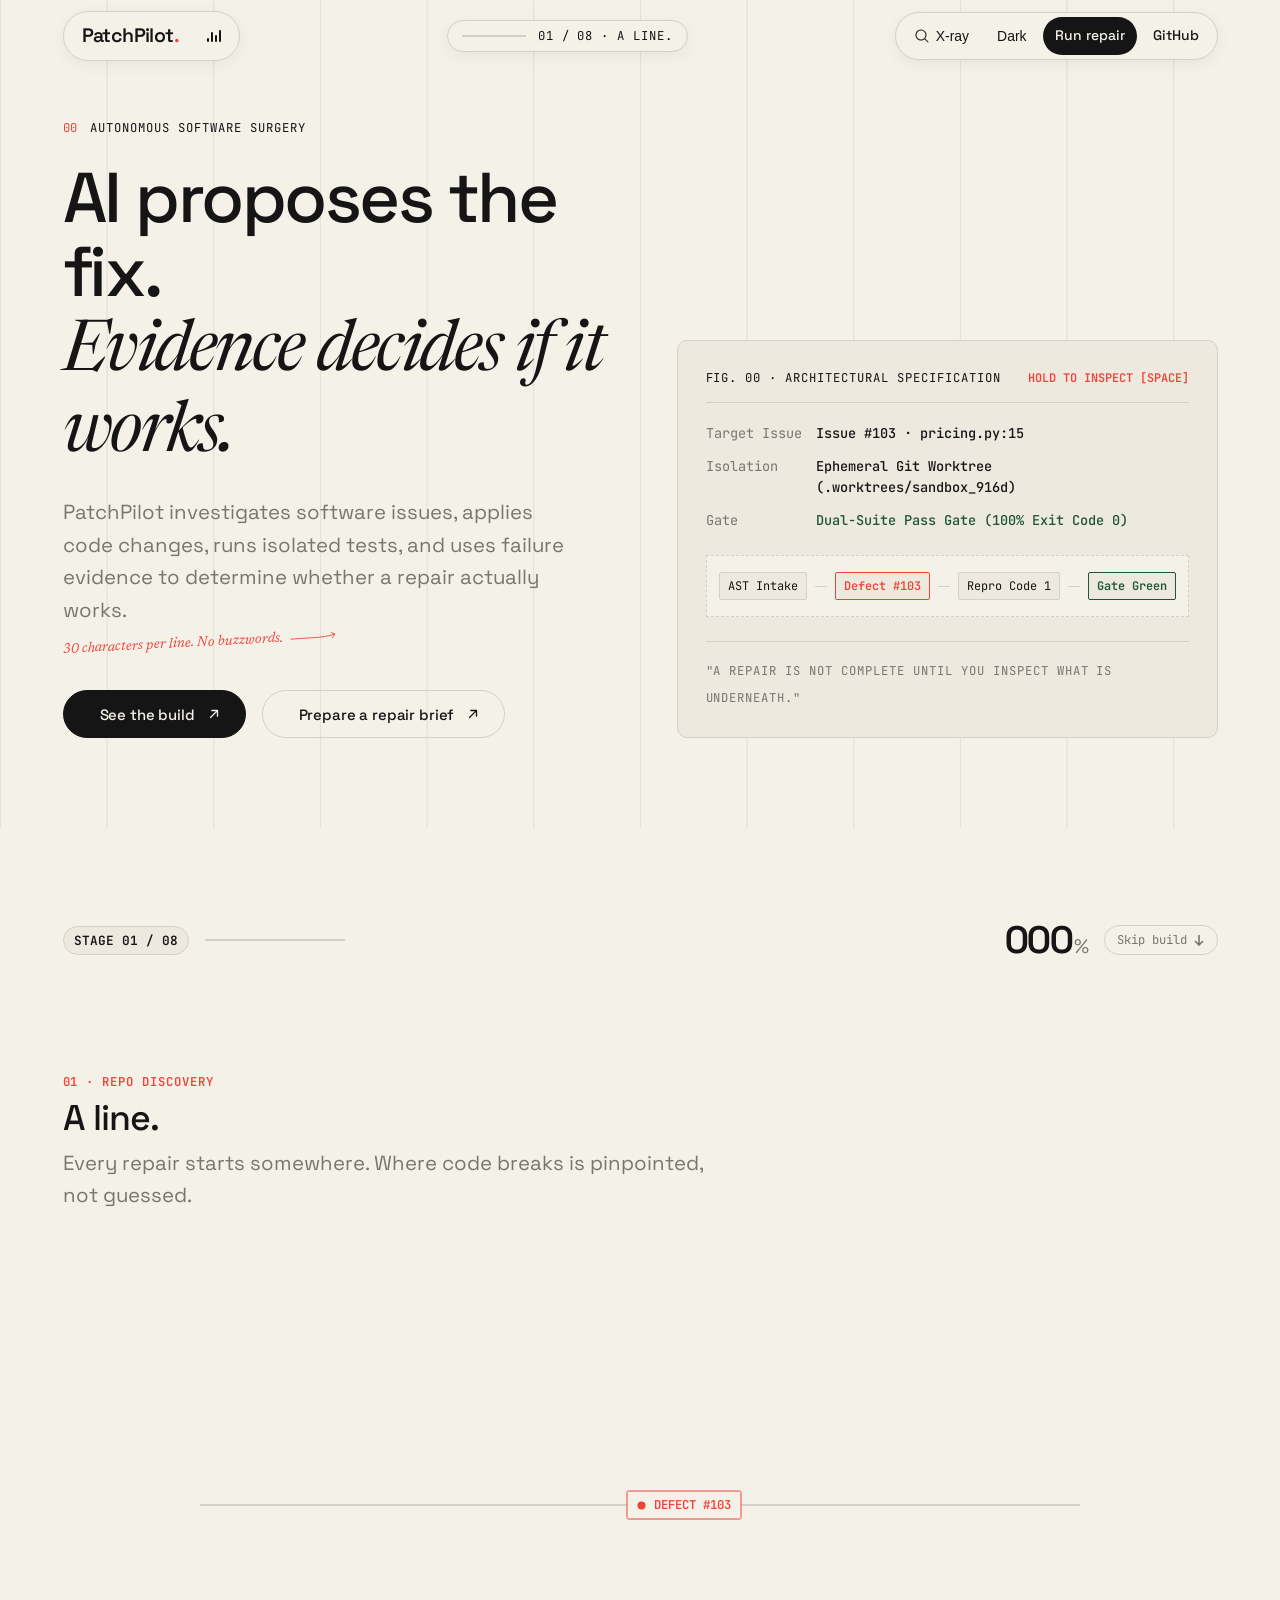
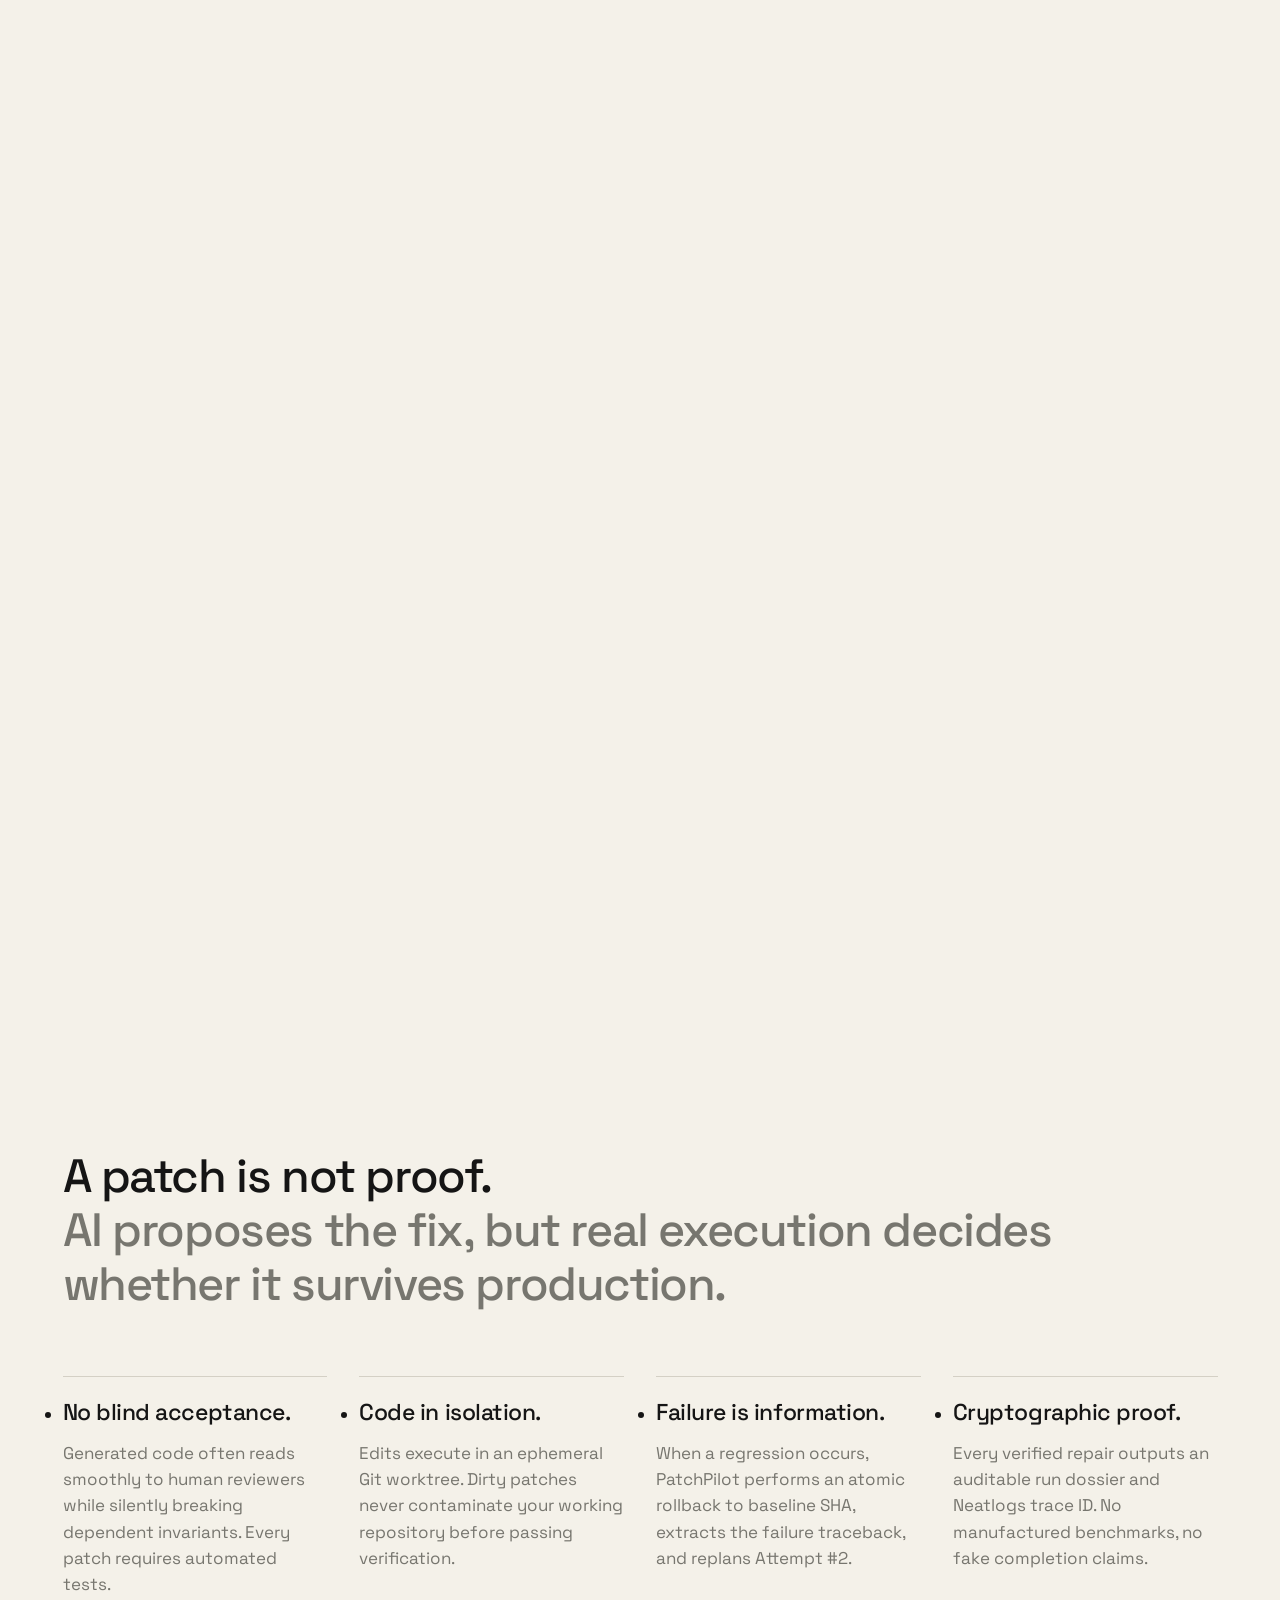
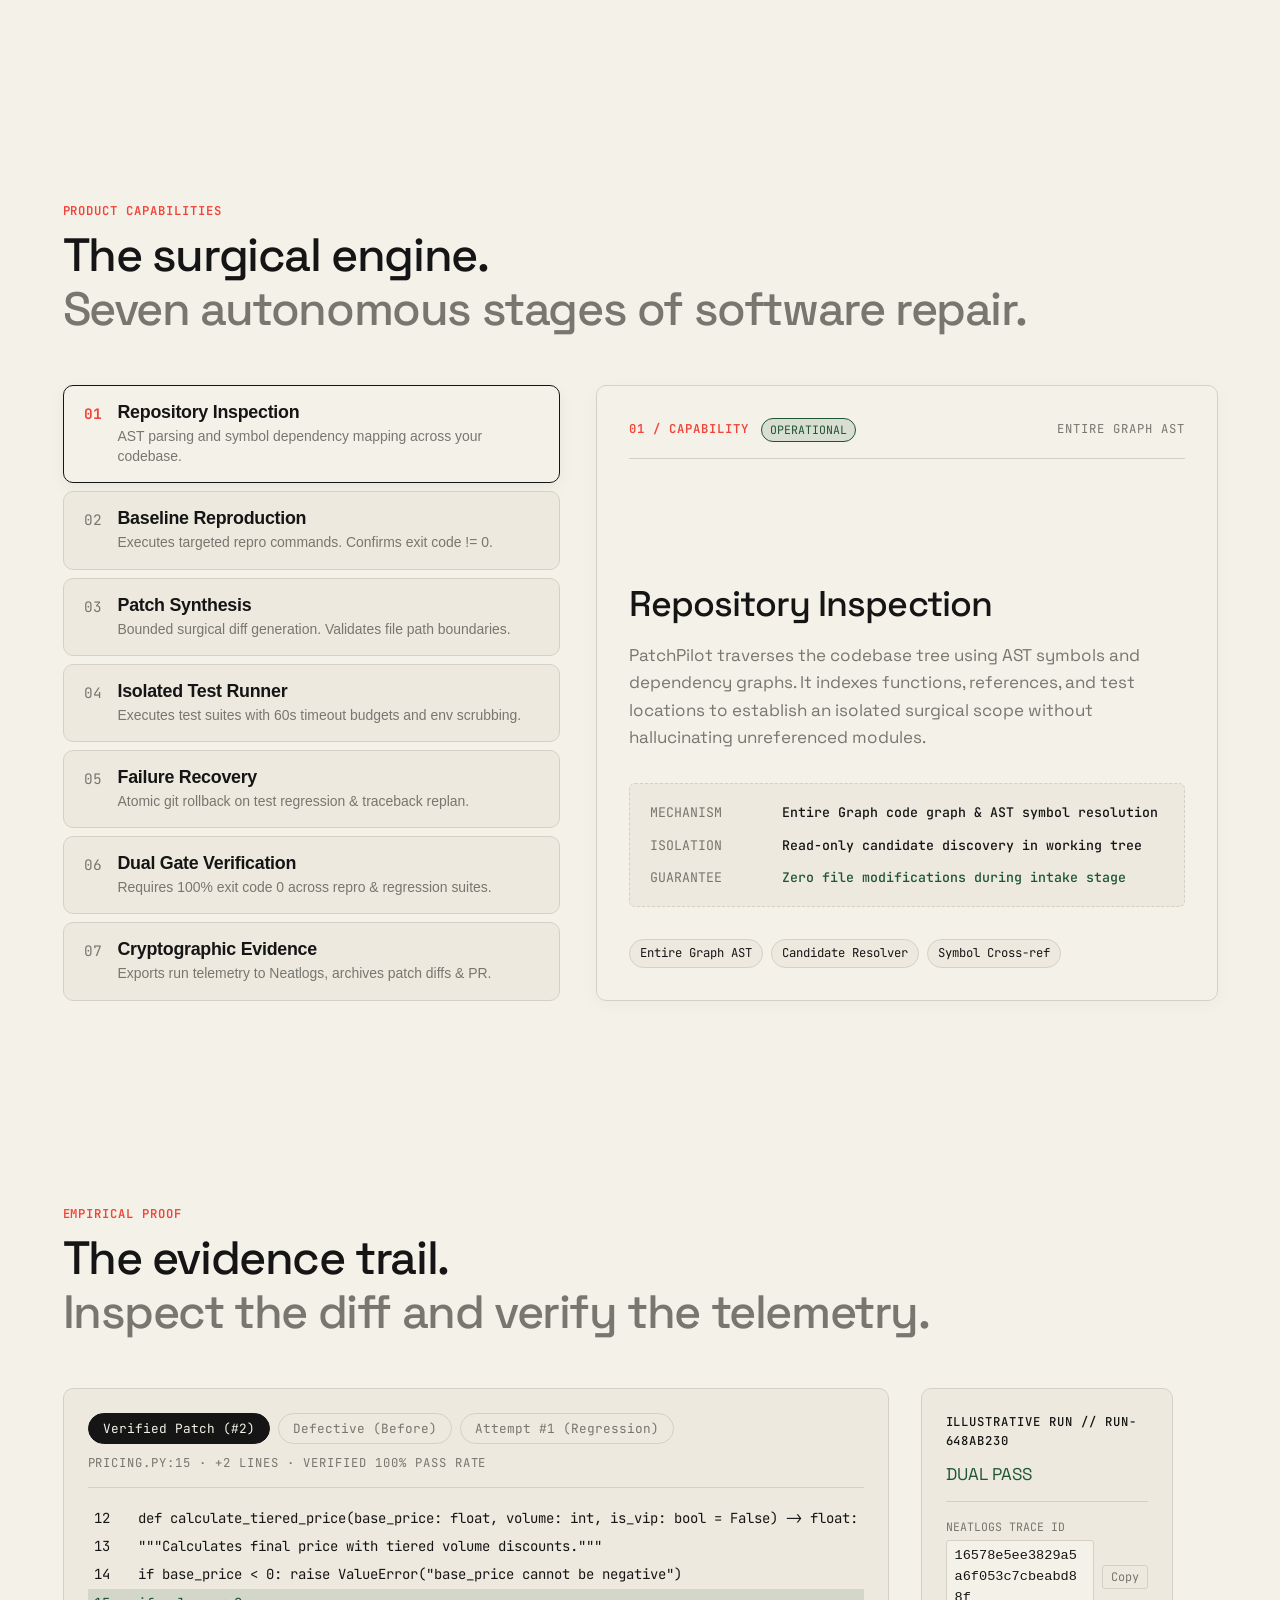
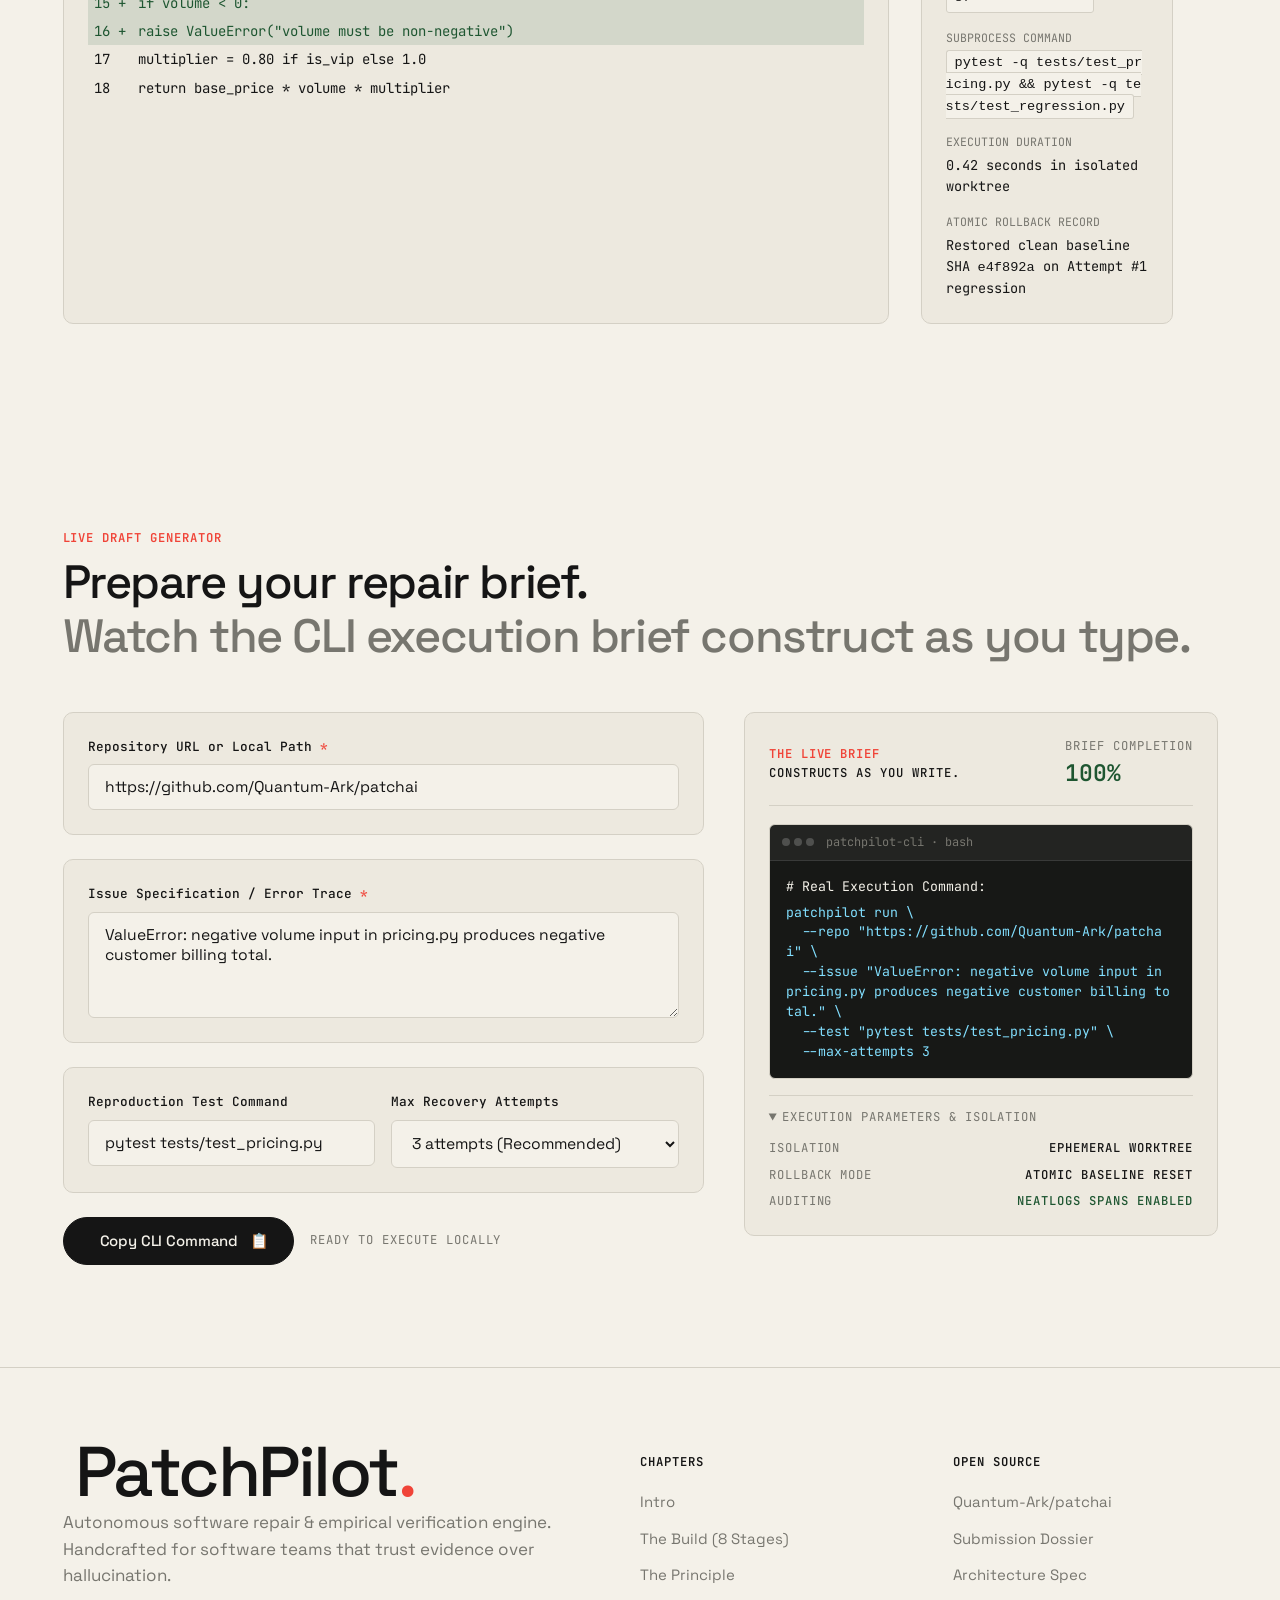
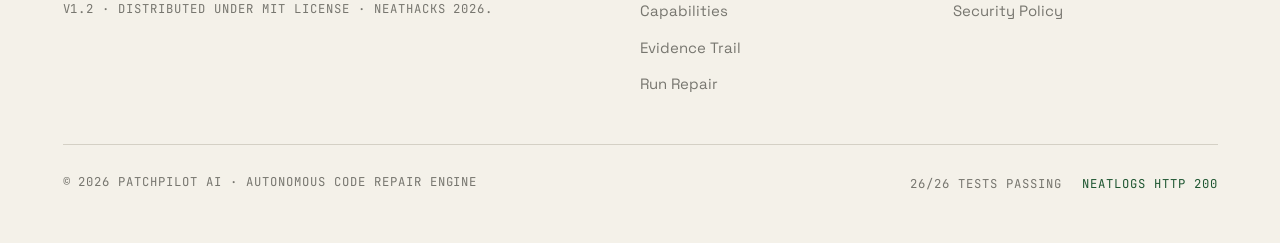
==== commit 33d4925a: "fix(web): Repair visual layout, eliminate text overlap, implement master-detail capabilities, and re" ====
--- a/web/index.html
+++ b/web/index.html
@@ -34,15 +34,6 @@
   <div id="blueprint-guide-layer" class="blueprint-guide-layer" aria-hidden="true">
     <svg class="blueprint-svg-canvas" id="blueprint-svg" xmlns="http://www.w3.org/2000/svg"></svg>
   </div>
-
-  <!-- Floating Mobile/Keyboard Inspection Mode Indicator & Control -->
-  <aside class="lens-floating-hint" aria-label="Inspection controls">
-    <button class="btn-xray-toggle" id="btn-floating-xray" aria-pressed="false" aria-label="Toggle X-ray inspection layer">
-      <span class="xray-indicator-dot"></span>
-      <span class="xray-toggle-text" id="floating-xray-label">X-RAY [HOLD SPACE]</span>
-    </button>
-    <div class="xray-status-bubble" id="xray-status-bubble">Hold mouse or Space to reveal the architecture underneath</div>
-  </aside>
 
   <!-- ======================================================================
        HEADER: MINIMAL PRINTED ARCHITECTURAL PILL NAV
@@ -62,7 +53,7 @@
         </button>
       </div>
 
-      <!-- Center Readout: Build Scroll Progress -->
+      <!-- Center Readout: Build Scroll Progress (Only active during #build-sequence) -->
       <div class="nav-center-readout" id="nav-center-readout" aria-hidden="true">
         <span class="nav-progress-track">
           <span class="nav-progress-fill" id="nav-progress-fill"></span>
@@ -72,7 +63,7 @@
 
       <!-- Right Pill: X-Ray, Theme Switcher, Quick Brief, Menu -->
       <div class="nav-pill nav-pill-right">
-        <button type="button" class="nav-item btn-xray" id="btn-nav-xray" aria-pressed="false" title="X-ray: show how the page is built" data-inspect-label="btn-xray">
+        <button type="button" class="nav-item btn-xray" id="btn-nav-xray" aria-pressed="false" title="X-ray: inspect underlying DOM geometry [Space]" data-inspect-label="btn-xray">
           <svg viewBox="0 0 256 256" width="16" height="16" fill="currentColor" aria-hidden="true">
             <path d="M229.66,218.34l-50.07-50.06a88.11,88.11,0,1,0-11.31,11.31l50.06,50.07a8,8,0,0,0,11.32-11.32ZM40,112a72,72,0,1,1,72,72A72.08,72.08,0,0,1,40,112Z"/>
           </svg>
@@ -101,7 +92,7 @@
   <main id="main-content">
 
     <!-- --------------------------------------------------------------------
-         HERO SECTION: CALM EDITORIAL INTRO WITH INTERACTIVE PROMPT
+         HERO SECTION: CALM EDITORIAL INTRO WITH CALIBRATION BOARD
          -------------------------------------------------------------------- -->
     <section class="hero-section" id="hero" data-inspect-label="hero-section">
       <div class="shell">
@@ -203,21 +194,40 @@
     <!-- --------------------------------------------------------------------
          PHASE 4 — SCROLL-DRIVEN CONSTRUCTION STORY (8 STAGES)
          -------------------------------------------------------------------- -->
-    <section class="build-section" id="build-sequence" style="height: 480vh;" aria-label="From an issue to verification" data-inspect-label="build-sequence">
+    <section class="build-section" id="build-sequence" style="height: 380vh;" aria-label="From an issue to verification" data-inspect-label="build-sequence">
       <div class="build-sticky-stage" id="build-sticky-stage">
         
-        <!-- Header HUD inside sticky stage -->
+        <!-- Stable Stage Header Rail inside sticky stage -->
         <div class="build-hud-top">
-          <div class="shell flex justify-between items-start">
-            <div class="build-hud-left max-xl-hidden">
-              <div class="measure text-secondary">The build</div>
-              <div class="measure text-primary font-medium">From an issue to verified repair.</div>
-            </div>
-            <div class="build-hud-right text-right">
-              <div class="measure text-secondary">Build progress</div>
+          <div class="shell flex justify-between items-center">
+            <div class="flex items-center gap-4">
+              <span class="stage-tag" id="stage-badge-num">STAGE 01 / 08</span>
+              <div class="stage-rail-wrap">
+                <span class="stage-rail-fill" id="stage-rail-fill"></span>
+              </div>
+            </div>
+            
+            <div class="flex items-center gap-4">
               <div class="build-count-value tabular-nums" id="build-count-display">
                 <span id="build-pct-num">000</span><span class="build-pct-unit">%</span>
               </div>
+              <button type="button" class="btn-skip-build" id="btn-skip-build" title="Skip to next section">
+                <span>Skip build</span>
+                <svg viewBox="0 0 12 12" width="12" height="12" fill="none" stroke="currentColor" stroke-width="1.6" aria-hidden="true">
+                  <path d="M6 1v10M2 7l4 4 4-4"/>
+                </svg>
+              </button>
+            </div>
+          </div>
+        </div>
+
+        <!-- Stable Narrative Title & Description Area -->
+        <div class="build-narrative-area">
+          <div class="shell">
+            <div class="narrative-content-wrap">
+              <div class="measure text-accent font-semibold mb-1" id="stage-eyebrow">01 · REPO DISCOVERY</div>
+              <h2 class="display-3 stage-headline" id="stage-headline">A line.</h2>
+              <p class="lead stage-desc" id="stage-desc">Every repair starts somewhere. Where code breaks is pinpointed, not guessed.</p>
             </div>
           </div>
         </div>
@@ -316,122 +326,21 @@
 
         </div>
 
-        <!-- Bottom Captions Deck (Synchronized with current stage) -->
-        <div class="build-captions-deck">
-          <div class="shell flex justify-between items-end pb-8">
-            <div class="captions-text-wrap" id="captions-text-wrap">
-              
-              <div class="caption-slide is-active" data-step-index="1">
-                <div class="measure mb-2 flex items-center gap-2">
-                  <span class="text-accent font-semibold">01</span>
-                  <span class="caption-divider"></span>
-                  <span class="text-secondary">08</span>
-                </div>
-                <h3 class="display-3">A line.</h3>
-                <p class="mt-2 caption-desc">Every repair starts somewhere. Where code breaks is pinpointed, not guessed.</p>
-              </div>
-
-              <div class="caption-slide" data-step-index="2">
-                <div class="measure mb-2 flex items-center gap-2">
-                  <span class="text-accent font-semibold">02</span>
-                  <span class="caption-divider"></span>
-                  <span class="text-secondary">08</span>
-                </div>
-                <h3 class="display-3">A grid.</h3>
-                <p class="mt-2 caption-desc">Understand the structure. Columns, modules, sandbox. The scaffolding everything aligns with.</p>
-              </div>
-
-              <div class="caption-slide" data-step-index="3">
-                <div class="measure mb-2 flex items-center gap-2">
-                  <span class="text-accent font-semibold">03</span>
-                  <span class="caption-divider"></span>
-                  <span class="text-secondary">08</span>
-                </div>
-                <h3 class="display-3">A layout.</h3>
-                <p class="mt-2 caption-desc">Find the part that matters. Issue report, candidate AST, and reproduction test in one frame.</p>
-              </div>
-
-              <div class="caption-slide" data-step-index="4">
-                <div class="measure mb-2 flex items-center gap-2">
-                  <span class="text-accent font-semibold">04</span>
-                  <span class="caption-divider"></span>
-                  <span class="text-secondary">08</span>
-                </div>
-                <h3 class="display-3">A typeface.</h3>
-                <p class="mt-2 caption-desc">Make the diagnosis clear. An explicit hypothesis with verifiable boundaries.</p>
-              </div>
-
-              <div class="caption-slide" data-step-index="5">
-                <div class="measure mb-2 flex items-center gap-2">
-                  <span class="text-accent font-semibold">05</span>
-                  <span class="caption-divider"></span>
-                  <span class="text-secondary">08</span>
-                </div>
-                <h3 class="display-3">A colour.</h3>
-                <p class="mt-2 caption-desc">Every signal has a purpose. Red interrupts the build when a test regression occurs.</p>
-              </div>
-
-              <div class="caption-slide" data-step-index="6">
-                <div class="measure mb-2 flex items-center gap-2">
-                  <span class="text-accent font-semibold">06</span>
-                  <span class="caption-divider"></span>
-                  <span class="text-secondary">08</span>
-                </div>
-                <h3 class="display-3">A line of code.</h3>
-                <p class="mt-2 caption-desc">Change the code. Inspect the diff. Minimal surgery with Before / Patch / After views.</p>
-              </div>
-
-              <div class="caption-slide" data-step-index="7">
-                <div class="measure mb-2 flex items-center gap-2">
-                  <span class="text-accent font-semibold">07</span>
-                  <span class="caption-divider"></span>
-                  <span class="text-secondary">08</span>
-                </div>
-                <h3 class="display-3">Online.</h3>
-                <p class="mt-2 caption-desc">Run it. Check it. Report it. Dual-suite execution with zero mock fallback.</p>
-              </div>
-
-              <div class="caption-slide" data-step-index="8">
-                <div class="measure mb-2 flex items-center gap-2">
-                  <span class="text-accent font-semibold">08</span>
-                  <span class="caption-divider"></span>
-                  <span class="text-secondary">08</span>
-                </div>
-                <h3 class="display-3">Your turn.</h3>
-                <p class="mt-2 caption-desc">Make every fix earn your trust. All evidence converges into one single button.</p>
-              </div>
-
-            </div>
-
-            <!-- Skip the build button -->
-            <button type="button" class="btn-skip-build" id="btn-skip-build">
-              <span>Skip the build</span>
-              <svg viewBox="0 0 12 12" width="12" height="12" fill="none" stroke="currentColor" stroke-width="1.6" aria-hidden="true">
-                <path d="M6 1v10M2 7l4 4 4-4"/>
-              </svg>
-            </button>
-          </div>
-        </div>
-
       </div>
     </section>
 
     <!-- --------------------------------------------------------------------
          PHASE 6A — THE PRINCIPLE ("A patch is not proof")
          -------------------------------------------------------------------- -->
-    <section class="shell py-24 md:py-40" id="principle-section" data-inspect-label="principle-section">
-      <div class="relative w-fit max-w-full">
+    <section class="shell section-pad" id="principle-section" data-inspect-label="principle-section">
+      <div class="section-header-block mb-16">
         <h2 class="display-2 max-w-[28ch]" data-inspect-label="stance-headline">
           A patch is not proof.<br>
           <span class="text-secondary">AI proposes the fix, but real execution decides whether it survives production.</span>
         </h2>
-        
-        <span class="secret-annotation" style="right: -0.5rem; top: calc(100% + 0.4rem); --tilt: -3deg;" aria-hidden="true">
-          <span class="annotation-text">Not one sentence too many.</span>
-        </span>
-      </div>
-
-      <ul class="principles-grid mt-16 md:mt-24" role="list">
+      </div>
+
+      <ul class="principles-grid" role="list">
         <li class="principle-item rule pt-5" data-inspect-label="principle-01">
           <h3 class="display-4">No blind acceptance.</h3>
           <p class="mt-3 text-secondary">Generated code often reads smoothly to human reviewers while silently breaking dependent invariants. Every patch requires automated tests.</p>
@@ -452,163 +361,132 @@
     </section>
 
     <!-- --------------------------------------------------------------------
-         PHASE 5 — THE POINTER-RESPONSIVE "FAN" CAPABILITIES ACCORDION
+         PHASE 5 — CAPABILITIES: REFINED MASTER-DETAIL SYSTEM
          -------------------------------------------------------------------- -->
-    <section class="shell py-24 md:py-40" id="capabilities-section" aria-labelledby="capabilities-title" data-inspect-label="capabilities-section">
-      <div class="mb-12 md:mb-16">
+    <section class="shell section-pad" id="capabilities-section" aria-labelledby="capabilities-title" data-inspect-label="capabilities-section">
+      <div class="section-header-block mb-12">
         <div class="measure text-accent font-semibold mb-2">PRODUCT CAPABILITIES</div>
-        <h2 class="display-2 max-w-[22ch]" id="capabilities-title">
+        <h2 class="display-2 max-w-[24ch]" id="capabilities-title">
           The surgical engine.<br>
           <span class="text-secondary">Seven autonomous stages of software repair.</span>
         </h2>
       </div>
 
-      <!-- The Responsive Fan: Expands under pointer, contracts inactive cards -->
-      <div class="capabilities-fan-container" id="capabilities-fan">
-        <ul class="fan-list" role="list">
+      <!-- Master-Detail Capabilities Layout -->
+      <div class="capabilities-master-detail" id="capabilities-master-detail">
+        
+        <!-- Left: Interactive Capability List / Stepper -->
+        <div class="cap-master-col" role="tablist" aria-label="Product capabilities">
           
-          <!-- Fan Item 01: Repository Inspection -->
-          <li class="fan-card is-active" data-fan="1" tabindex="0">
-            <span class="fan-vertical-label" aria-hidden="true">
-              <span class="measure">01</span>
-              <span class="display-4 vertical-title">Inspection</span>
-            </span>
-            <div class="fan-card-body">
-              <div class="fan-body-header">
-                <span class="measure text-secondary">01 / CAPABILITY</span>
-                <h3 class="display-4">Repository Inspection</h3>
-                <p class="mt-2 text-secondary">AST parsing and symbol dependency mapping across your codebase.</p>
-              </div>
-              <div class="fan-body-evidence">
-                <div class="fan-chip">Entire Graph AST</div>
-                <div class="fan-chip">Candidate Resolver</div>
-              </div>
-            </div>
-          </li>
-
-          <!-- Fan Item 02: Bug Reproduction -->
-          <li class="fan-card" data-fan="2" tabindex="0">
-            <span class="fan-vertical-label" aria-hidden="true">
-              <span class="measure">02</span>
-              <span class="display-4 vertical-title">Reproduction</span>
-            </span>
-            <div class="fan-card-body">
-              <div class="fan-body-header">
-                <span class="measure text-secondary">02 / CAPABILITY</span>
-                <h3 class="display-4">Baseline Reproduction</h3>
-                <p class="mt-2 text-secondary">Executes targeted reproduction commands. Confirms exit code != 0 before editing.</p>
-              </div>
-              <div class="fan-body-evidence">
-                <div class="fan-chip text-accent">Exit Code 1 Confirmed</div>
-                <div class="fan-chip">Subprocess Runner</div>
-              </div>
-            </div>
-          </li>
-
-          <!-- Fan Item 03: Patch Generation -->
-          <li class="fan-card" data-fan="3" tabindex="0">
-            <span class="fan-vertical-label" aria-hidden="true">
-              <span class="measure">03</span>
-              <span class="display-4 vertical-title">Synthesis</span>
-            </span>
-            <div class="fan-card-body">
-              <div class="fan-body-header">
-                <span class="measure text-secondary">03 / CAPABILITY</span>
-                <h3 class="display-4">Patch Synthesis</h3>
-                <p class="mt-2 text-secondary">Bounded surgical diff generation. Validates file path boundaries against traversal attacks.</p>
-              </div>
-              <div class="fan-body-evidence">
-                <div class="fan-chip">Traversal Guard</div>
-                <div class="fan-chip">Minimal Surgery</div>
-              </div>
-            </div>
-          </li>
-
-          <!-- Fan Item 04: Test Execution -->
-          <li class="fan-card" data-fan="4" tabindex="0">
-            <span class="fan-vertical-label" aria-hidden="true">
-              <span class="measure">04</span>
-              <span class="display-4 vertical-title">Testing</span>
-            </span>
-            <div class="fan-card-body">
-              <div class="fan-body-header">
-                <span class="measure text-secondary">04 / CAPABILITY</span>
-                <h3 class="display-4">Isolated Test Runner</h3>
-                <p class="mt-2 text-secondary">Executes acceptance tests first, then triggers regression test suites with timeout budgets.</p>
-              </div>
-              <div class="fan-body-evidence">
-                <div class="fan-chip">60s Timeout Budget</div>
-                <div class="fan-chip">Env Scrubbing</div>
-              </div>
-            </div>
-          </li>
-
-          <!-- Fan Item 05: Failure Recovery -->
-          <li class="fan-card" data-fan="5" tabindex="0">
-            <span class="fan-vertical-label" aria-hidden="true">
-              <span class="measure">05</span>
-              <span class="display-4 vertical-title">Recovery</span>
-            </span>
-            <div class="fan-card-body">
-              <div class="fan-body-header">
-                <span class="measure text-secondary">05 / CAPABILITY</span>
-                <h3 class="display-4">Failure Recovery</h3>
-                <p class="mt-2 text-secondary">On test regression, auto-restores clean baseline SHA and replans using traceback context.</p>
-              </div>
-              <div class="fan-body-evidence">
-                <div class="fan-chip text-accent">Atomic Rollback</div>
-                <div class="fan-chip">Traceback Injection</div>
-              </div>
-            </div>
-          </li>
-
-          <!-- Fan Item 06: Independent Verification -->
-          <li class="fan-card" data-fan="6" tabindex="0">
-            <span class="fan-vertical-label" aria-hidden="true">
-              <span class="measure">06</span>
-              <span class="display-4 vertical-title">Verification</span>
-            </span>
-            <div class="fan-card-body">
-              <div class="fan-body-header">
-                <span class="measure text-secondary">06 / CAPABILITY</span>
-                <h3 class="display-4">Dual Gate Verification</h3>
-                <p class="mt-2 text-secondary">Requires 100% exit code 0 across reproduction and regression suites simultaneously.</p>
-              </div>
-              <div class="fan-body-evidence">
-                <div class="fan-chip text-verified">Dual-Suite Gate</div>
-                <div class="fan-chip text-verified">100% Pass Required</div>
-              </div>
-            </div>
-          </li>
-
-          <!-- Fan Item 07: Evidence Reporting -->
-          <li class="fan-card" data-fan="7" tabindex="0">
-            <span class="fan-vertical-label" aria-hidden="true">
-              <span class="measure">07</span>
-              <span class="display-4 vertical-title">Evidence</span>
-            </span>
-            <div class="fan-card-body">
-              <div class="fan-body-header">
-                <span class="measure text-secondary">07 / CAPABILITY</span>
-                <h3 class="display-4">Cryptographic Evidence</h3>
-                <p class="mt-2 text-secondary">Exports run telemetry to Neatlogs, archives git patch diffs, and drafts unmerged PRs.</p>
-              </div>
-              <div class="fan-body-evidence">
-                <div class="fan-chip">Neatlogs Telemetry</div>
-                <div class="fan-chip">Draft PR Dossier</div>
-              </div>
-            </div>
-          </li>
-
-        </ul>
+          <button type="button" class="cap-nav-item is-active" data-cap-id="1" role="tab" aria-selected="true" id="cap-tab-1" aria-controls="cap-panel-detail">
+            <span class="cap-num">01</span>
+            <div class="cap-text-block">
+              <span class="cap-title">Repository Inspection</span>
+              <span class="cap-summary">AST parsing and symbol dependency mapping across your codebase.</span>
+            </div>
+          </button>
+
+          <button type="button" class="cap-nav-item" data-cap-id="2" role="tab" aria-selected="false" id="cap-tab-2" aria-controls="cap-panel-detail">
+            <span class="cap-num">02</span>
+            <div class="cap-text-block">
+              <span class="cap-title">Baseline Reproduction</span>
+              <span class="cap-summary">Executes targeted repro commands. Confirms exit code != 0.</span>
+            </div>
+          </button>
+
+          <button type="button" class="cap-nav-item" data-cap-id="3" role="tab" aria-selected="false" id="cap-tab-3" aria-controls="cap-panel-detail">
+            <span class="cap-num">03</span>
+            <div class="cap-text-block">
+              <span class="cap-title">Patch Synthesis</span>
+              <span class="cap-summary">Bounded surgical diff generation. Validates file path boundaries.</span>
+            </div>
+          </button>
+
+          <button type="button" class="cap-nav-item" data-cap-id="4" role="tab" aria-selected="false" id="cap-tab-4" aria-controls="cap-panel-detail">
+            <span class="cap-num">04</span>
+            <div class="cap-text-block">
+              <span class="cap-title">Isolated Test Runner</span>
+              <span class="cap-summary">Executes test suites with 60s timeout budgets and env scrubbing.</span>
+            </div>
+          </button>
+
+          <button type="button" class="cap-nav-item" data-cap-id="5" role="tab" aria-selected="false" id="cap-tab-5" aria-controls="cap-panel-detail">
+            <span class="cap-num">05</span>
+            <div class="cap-text-block">
+              <span class="cap-title">Failure Recovery</span>
+              <span class="cap-summary">Atomic git rollback on test regression & traceback replan.</span>
+            </div>
+          </button>
+
+          <button type="button" class="cap-nav-item" data-cap-id="6" role="tab" aria-selected="false" id="cap-tab-6" aria-controls="cap-panel-detail">
+            <span class="cap-num">06</span>
+            <div class="cap-text-block">
+              <span class="cap-title">Dual Gate Verification</span>
+              <span class="cap-summary">Requires 100% exit code 0 across repro & regression suites.</span>
+            </div>
+          </button>
+
+          <button type="button" class="cap-nav-item" data-cap-id="7" role="tab" aria-selected="false" id="cap-tab-7" aria-controls="cap-panel-detail">
+            <span class="cap-num">07</span>
+            <div class="cap-text-block">
+              <span class="cap-title">Cryptographic Evidence</span>
+              <span class="cap-summary">Exports run telemetry to Neatlogs, archives patch diffs & PR.</span>
+            </div>
+          </button>
+
+        </div>
+
+        <!-- Right: Focused Capability Detail Card -->
+        <div class="cap-detail-col" id="cap-panel-detail" role="tabpanel" aria-labelledby="cap-tab-1">
+          <div class="cap-detail-card">
+            <div class="cap-card-header">
+              <div class="flex items-center gap-3">
+                <span class="measure text-accent font-semibold" id="cap-detail-num">01 / CAPABILITY</span>
+                <span class="cap-status-pill" id="cap-detail-badge">OPERATIONAL</span>
+              </div>
+              <span class="measure text-secondary" id="cap-detail-tag">Entire Graph AST</span>
+            </div>
+
+            <div class="cap-card-body">
+              <h3 class="display-3" id="cap-detail-title">Repository Inspection</h3>
+              <p class="cap-detail-desc" id="cap-detail-desc">
+                PatchPilot traverses the codebase tree using AST symbols and dependency graphs. It indexes functions, references, and test locations to establish an isolated surgical scope without hallucinating unreferenced modules.
+              </p>
+
+              <!-- Technical Specification Box -->
+              <div class="cap-spec-box">
+                <div class="cap-spec-row">
+                  <span class="spec-label">MECHANISM</span>
+                  <span class="spec-value" id="cap-spec-mechanism">Entire Graph code graph & AST symbol resolution</span>
+                </div>
+                <div class="cap-spec-row">
+                  <span class="spec-label">ISOLATION</span>
+                  <span class="spec-value" id="cap-spec-isolation">Read-only candidate discovery in working tree</span>
+                </div>
+                <div class="cap-spec-row">
+                  <span class="spec-label">GUARANTEE</span>
+                  <span class="spec-value text-verified" id="cap-spec-guarantee">Zero file modifications during intake stage</span>
+                </div>
+              </div>
+
+              <!-- Badges / Evidence tags -->
+              <div class="cap-tags-row" id="cap-detail-chips">
+                <span class="fan-chip">Entire Graph AST</span>
+                <span class="fan-chip">Candidate Resolver</span>
+                <span class="fan-chip">Symbol Cross-ref</span>
+              </div>
+            </div>
+          </div>
+        </div>
+
       </div>
     </section>
 
     <!-- --------------------------------------------------------------------
          PHASE 6C & 6D — THE REAL DIFF & EVIDENCE TRAIL
          -------------------------------------------------------------------- -->
-    <section class="shell py-24 md:py-36" id="evidence-section" data-inspect-label="evidence-section">
-      <div class="mb-12">
+    <section class="shell section-pad" id="evidence-section" data-inspect-label="evidence-section">
+      <div class="section-header-block mb-12">
         <div class="measure text-accent font-semibold mb-2">EMPIRICAL PROOF</div>
         <h2 class="display-2 max-w-[20ch]">
           The evidence trail.<br>
@@ -636,7 +514,7 @@
         <!-- Telemetry Trail Box -->
         <div class="telemetry-card-box" data-inspect-label="telemetry-box">
           <div class="tel-bar-top">
-            <span class="measure font-medium">GENUINE RUN RECORD // RUN-648AB230</span>
+            <span class="measure font-medium">ILLUSTRATIVE RUN // RUN-648AB230</span>
             <span class="tel-badge-verified text-verified">DUAL PASS</span>
           </div>
           
@@ -668,8 +546,8 @@
     <!-- --------------------------------------------------------------------
          PHASE 7 — LIVE DRAFT BRIEFING EXPERIENCE
          -------------------------------------------------------------------- -->
-    <section class="shell py-24 md:py-40" id="repair-brief-section" aria-labelledby="brief-title" data-inspect-label="brief-section">
-      <div class="mb-12">
+    <section class="shell section-pad" id="repair-brief-section" aria-labelledby="brief-title" data-inspect-label="brief-section">
+      <div class="section-header-block mb-12">
         <div class="measure text-accent font-semibold mb-2">LIVE DRAFT GENERATOR</div>
         <h2 class="display-2 max-w-[24ch]" id="brief-title">
           Prepare your repair brief.<br>
@@ -683,9 +561,6 @@
         <form class="brief-form" id="brief-form" novalidate onsubmit="return false;" data-inspect-label="brief-form">
           
           <div class="form-step-block">
-            <h3 class="display-4 form-step-head">
-              <span class="measure text-accent">01</span> Target Repository
-            </h3>
             <div class="field-group">
               <label for="f-repo" class="field-label">Repository URL or Local Path <span class="text-accent">*</span></label>
               <input type="text" id="f-repo" class="field-input" placeholder="https://github.com/Quantum-Ark/patchai or ." value="https://github.com/Quantum-Ark/patchai" required>
@@ -693,9 +568,6 @@
           </div>
 
           <div class="form-step-block">
-            <h3 class="display-4 form-step-head">
-              <span class="measure text-accent">02</span> Issue Description
-            </h3>
             <div class="field-group">
               <label for="f-issue" class="field-label">Issue Specification / Error Trace <span class="text-accent">*</span></label>
               <textarea id="f-issue" class="field-input resize-y" rows="4" placeholder="Describe the failure or paste pytest output...">ValueError: negative volume input in pricing.py produces negative customer billing total.</textarea>
@@ -703,9 +575,6 @@
           </div>
 
           <div class="form-step-block">
-            <h3 class="display-4 form-step-head">
-              <span class="measure text-accent">03</span> Execution Constraints
-            </h3>
             <div class="grid gap-4 sm-grid-cols-2">
               <div class="field-group">
                 <label for="f-test-cmd" class="field-label">Reproduction Test Command</label>
@@ -738,8 +607,8 @@
           <div class="brief-draft-card sticky top-28">
             <div class="draft-card-header">
               <div>
-                <div class="measure">The draft</div>
-                <div class="measure text-primary font-medium">Draws along while you write.</div>
+                <div class="measure text-accent font-semibold">THE LIVE BRIEF</div>
+                <div class="measure text-primary font-medium">Constructs as you write.</div>
               </div>
               <div class="text-right">
                 <div class="measure text-secondary">Brief Completion</div>
@@ -761,20 +630,24 @@
               </div>
             </div>
 
-            <div class="draft-summary-meta">
-              <div class="meta-row">
-                <span class="measure text-secondary">Isolation</span>
-                <span class="measure text-primary font-medium">Ephemeral Worktree</span>
-              </div>
-              <div class="meta-row">
-                <span class="measure text-secondary">Rollback Mode</span>
-                <span class="measure text-primary font-medium">Atomic Baseline Reset</span>
-              </div>
-              <div class="meta-row">
-                <span class="measure text-secondary">Auditing</span>
-                <span class="measure text-verified font-medium">Neatlogs Spans Enabled</span>
-              </div>
-            </div>
+            <!-- Execution Parameters Disclosure -->
+            <details class="draft-details-disclosure mt-4" open>
+              <summary class="measure text-secondary cursor-pointer py-1 select-none">Execution Parameters &amp; Isolation</summary>
+              <div class="draft-summary-meta mt-3">
+                <div class="meta-row">
+                  <span class="measure text-secondary">Isolation</span>
+                  <span class="measure text-primary font-medium">Ephemeral Worktree</span>
+                </div>
+                <div class="meta-row">
+                  <span class="measure text-secondary">Rollback Mode</span>
+                  <span class="measure text-primary font-medium">Atomic Baseline Reset</span>
+                </div>
+                <div class="meta-row">
+                  <span class="measure text-secondary">Auditing</span>
+                  <span class="measure text-verified font-medium">Neatlogs Spans Enabled</span>
+                </div>
+              </div>
+            </details>
           </div>
         </aside>
 
--- a/web/style.css
+++ b/web/style.css
@@ -36,9 +36,9 @@
   --font-mono: 'JetBrains Mono', ui-monospace, SFMono-Regular, Menlo, Monaco, Consolas, monospace;
 
   /* Shell & Spacing */
-  --shell-max: 1280px;
+  --shell-max: 1240px;
   --nav-h: 72px;
-  --radius-media: 12px;
+  --radius-media: 10px;
   --radius-pill: 9999px;
 
   /* Motion & Easing */
@@ -123,9 +123,19 @@
   width: 100%;
   max-width: var(--shell-max);
   margin: 0 auto;
-  padding: 0 32px;
+  padding: 0 clamp(1.25rem, 4vw, 2.5rem);
   position: relative;
   z-index: 1;
+}
+
+/* Consistent section spacing & anchor offset */
+.section-pad {
+  padding-top: clamp(4.5rem, 8vw, 8rem);
+  padding-bottom: clamp(4.5rem, 8vw, 8rem);
+}
+
+section, header, footer {
+  scroll-margin-top: calc(var(--nav-h) + 2rem);
 }
 
 /* Skip Link */
@@ -164,15 +174,15 @@
 }
 
 .display-3 {
-  font-size: 1.85rem;
-  line-height: 1.2;
+  font-size: clamp(1.5rem, 2.8vw, 2.1rem);
+  line-height: 1.25;
   font-weight: 500;
   letter-spacing: -0.025em;
   color: var(--text-primary);
 }
 
 .display-4 {
-  font-size: 1.25rem;
+  font-size: clamp(1.15rem, 2vw, 1.35rem);
   line-height: 1.35;
   font-weight: 500;
   letter-spacing: -0.02em;
@@ -180,7 +190,7 @@
 }
 
 .lead {
-  font-size: 1.15rem;
+  font-size: clamp(1.05rem, 1.8vw, 1.2rem);
   line-height: 1.6;
   color: var(--text-secondary);
 }
@@ -188,34 +198,58 @@
 .measure {
   font-family: var(--font-mono);
   font-size: 0.72rem;
-  letter-spacing: 0.05em;
+  letter-spacing: 0.08em;
   text-transform: uppercase;
 }
 
+.tabular-nums {
+  font-variant-numeric: tabular-nums;
+}
+
+/* Utility Helpers */
+.text-accent { color: var(--accent-primary) !important; }
+.text-verified { color: var(--status-verified) !important; }
+.text-secondary { color: var(--text-secondary) !important; }
+.text-primary { color: var(--text-primary) !important; }
+.font-medium { font-weight: 500; }
+.font-semibold { font-weight: 600; }
 .heading-italic {
   font-family: var(--font-serif);
   font-style: italic;
   font-weight: 400;
 }
 
-.tabular-nums {
-  font-variant-numeric: tabular-nums;
-}
-
-.text-accent {
-  color: var(--accent-primary) !important;
-}
-
-.text-verified {
-  color: var(--status-verified) !important;
-}
-
-.text-secondary {
-  color: var(--text-secondary);
-}
-
 .rule {
   border-top: 1px solid var(--border-default);
+}
+
+.flex { display: flex; }
+.items-center { align-items: center; }
+.items-start { align-items: flex-start; }
+.items-end { align-items: flex-end; }
+.justify-between { justify-content: space-between; }
+.gap-2 { gap: 8px; }
+.gap-3 { gap: 12px; }
+.gap-4 { gap: 16px; }
+.mb-1 { margin-bottom: 4px; }
+.mb-2 { margin-bottom: 8px; }
+.mb-3 { margin-bottom: 12px; }
+.mb-4 { margin-bottom: 16px; }
+.mb-8 { margin-bottom: 32px; }
+.mb-12 { margin-bottom: 48px; }
+.mb-16 { margin-bottom: 64px; }
+.mt-2 { margin-top: 8px; }
+.mt-3 { margin-top: 12px; }
+.mt-4 { margin-top: 16px; }
+.mt-12 { margin-top: 48px; }
+.pt-5 { padding-top: 20px; }
+.pt-6 { padding-top: 24px; }
+.select-none { user-select: none; }
+.cursor-pointer { cursor: pointer; }
+.max-md-hidden { display: inline-flex; }
+
+@media (max-width: 768px) {
+  .max-md-hidden { display: none !important; }
 }
 
 /* Buttons */
@@ -223,14 +257,16 @@
   display: inline-flex;
   align-items: center;
   gap: 12px;
-  min-height: 48px;
+  height: 48px;
   padding: 0 24px;
   border-radius: var(--radius-pill);
-  font-size: 0.95rem;
+  font-family: var(--font-sans);
+  font-size: 0.88rem;
   font-weight: 500;
+  letter-spacing: -0.01em;
   text-decoration: none;
   cursor: pointer;
-  transition: all 0.25s var(--ease-lens);
+  transition: all 0.2s ease;
   position: relative;
   overflow: hidden;
   border: 1px solid transparent;
@@ -239,11 +275,13 @@
 .btn-primary {
   background-color: var(--text-primary);
   color: var(--surface-base);
+  border-color: var(--text-primary);
 }
 
 .btn-primary:hover {
-  background-color: #2E3230;
-  transform: translateY(-1px);
+  background-color: var(--accent-primary);
+  border-color: var(--accent-primary);
+  color: #FFFFFF;
 }
 
 .btn-secondary {
@@ -258,41 +296,32 @@
 }
 
 .btn-dot {
-  display: grid;
-  place-items: center;
-  width: 24px;
-  height: 24px;
-  border-radius: 50%;
-  background-color: var(--accent-primary);
-  color: #FFFFFF;
-  transition: transform 0.4s var(--ease-lens);
-}
-
-.btn:hover .btn-dot {
-  transform: rotate(45deg);
-}
-
-/* Handwritten Annotations */
+  display: flex;
+  align-items: center;
+  justify-content: center;
+}
+
+/* Handwritten / Secret Engineering Annotations */
 .secret-annotation {
   display: inline-flex;
   align-items: center;
-  gap: 8px;
+  gap: 6px;
   font-family: var(--font-serif);
   font-style: italic;
-  font-size: 0.85rem;
+  font-size: 0.82rem;
   color: var(--accent-primary);
-  transform: rotate(var(--tilt, -3deg));
-  margin-top: 12px;
+  transform: rotate(var(--tilt, -2deg));
+  user-select: none;
   pointer-events: none;
 }
 
 .annotation-arrow {
   width: 48px;
-  height: 14px;
+  height: 12px;
 }
 
 /* ==========================================================================
-   HEADER & PRINTED PILL NAV
+   HEADER: MINIMAL ARCHITECTURAL PILL NAV
    ========================================================================== */
 .metic-header {
   position: fixed;
@@ -321,7 +350,8 @@
   border: 1px solid var(--border-default);
   border-radius: var(--radius-pill);
   box-shadow: 0 4px 16px rgba(0, 0, 0, 0.05);
-  backdrop-filter: blur(8px);
+  backdrop-filter: blur(12px);
+  -webkit-backdrop-filter: blur(12px);
 }
 
 .brand-link {
@@ -371,6 +401,17 @@
   align-items: center;
   gap: 12px;
   pointer-events: none;
+  opacity: 0;
+  transition: opacity 0.3s ease;
+  background-color: var(--surface-base);
+  border: 1px solid var(--border-default);
+  padding: 6px 14px;
+  border-radius: var(--radius-pill);
+  box-shadow: 0 4px 16px rgba(0, 0, 0, 0.05);
+}
+
+.nav-center-readout.is-active {
+  opacity: 1;
 }
 
 .nav-progress-track {
@@ -448,69 +489,60 @@
   border-radius: 50%;
   border: 1px solid rgba(255, 255, 255, 0.4);
   box-shadow: 0 0 0 1px rgba(21, 21, 21, 0.85), 0 24px 60px rgba(0, 0, 0, 0.35);
+  pointer-events: none;
   transform: translate(-50%, -50%);
-  pointer-events: none;
-  background: transparent; /* Shows clipped dark blueprint layer underneath */
-  overflow: hidden;
-  will-change: left, top;
+  overflow: visible;
+}
+
+.lens-crosshair-h, .lens-crosshair-v {
+  position: absolute;
+  background-color: rgba(240, 68, 56, 0.75);
 }
 
 .lens-crosshair-h {
-  position: absolute;
   top: 50%;
-  left: 0;
-  width: 100%;
+  left: -20px;
+  right: -20px;
   height: 1px;
-  background-color: rgba(255, 255, 255, 0.25);
 }
 
 .lens-crosshair-v {
-  position: absolute;
-  top: 0;
   left: 50%;
+  top: -20px;
+  bottom: -20px;
   width: 1px;
-  height: 100%;
-  background-color: rgba(255, 255, 255, 0.25);
 }
 
 .lens-readout {
   position: absolute;
-  bottom: 12px;
-  left: 14px;
-  right: 14px;
+  bottom: -72px;
+  left: 50%;
+  transform: translateX(-50%);
+  background-color: rgba(21, 21, 21, 0.95);
+  color: #FFFFFF;
+  padding: 6px 12px;
+  border-radius: 4px;
+  font-family: var(--font-mono);
+  font-size: 0.68rem;
+  line-height: 1.4;
+  white-space: nowrap;
   display: flex;
   flex-direction: column;
-  gap: 2px;
-  font-family: var(--font-mono);
-  font-size: 0.68rem;
-  line-height: 1.25;
-  color: var(--text-tertiary);
-  background-color: rgba(23, 24, 22, 0.9);
-  padding: 6px 10px;
+  align-items: center;
+  box-shadow: 0 4px 16px rgba(0, 0, 0, 0.3);
   border: 1px solid rgba(255, 255, 255, 0.15);
-  border-radius: 4px;
-  backdrop-filter: blur(4px);
-}
-
-.readout-coord {
-  color: #FFFFFF;
-  font-weight: 500;
 }
 
 .readout-target {
-  color: var(--accent-primary);
+  color: #82DFFF;
   font-weight: 600;
 }
 
-.readout-dim {
-  color: #82DFFF;
-}
-
 .readout-token {
-  color: #B5E853;
-}
-
-/* Blueprint Construction Overlay */
+  color: #FFA07A;
+}
+
+/* Blueprint Layer (Clipped to Lens Circle) */
 .blueprint-guide-layer {
   position: fixed;
   top: 0;
@@ -518,99 +550,46 @@
   width: 100vw;
   height: 100vh;
   pointer-events: none;
-  z-index: 900;
+  z-index: 940;
   opacity: 0;
-  background-color: var(--surface-inverse);
-  clip-path: circle(0px at 50% 50%);
-  -webkit-clip-path: circle(0px at 50% 50%);
   transition: opacity 0.2s var(--ease-lens);
-}
-
-.blueprint-guide-layer.is-visible {
+  clip-path: circle(140px at 50% 50%);
+}
+
+.blueprint-guide-layer.is-active {
   opacity: 1;
 }
 
 .blueprint-svg-canvas {
   width: 100%;
   height: 100%;
-  display: block;
-}
-
-/* Floating HUD Hint */
-.lens-floating-hint {
-  position: fixed;
-  bottom: 24px;
-  right: 28px;
-  display: flex;
-  flex-direction: column;
-  align-items: flex-end;
-  gap: 8px;
-  z-index: 1000;
-}
-
-.btn-xray-toggle {
-  display: inline-flex;
-  align-items: center;
-  gap: 8px;
-  padding: 10px 18px;
-  background-color: var(--surface-inverse);
-  color: var(--surface-base);
-  border: 1px solid rgba(255, 255, 255, 0.2);
-  border-radius: var(--radius-pill);
-  font-family: var(--font-mono);
-  font-size: 0.78rem;
-  letter-spacing: 0.05em;
-  cursor: pointer;
-  box-shadow: 0 6px 20px rgba(0, 0, 0, 0.25);
-  transition: all 0.2s var(--ease-lens);
-}
-
-.btn-xray-toggle.is-active {
-  background-color: var(--accent-primary);
-  color: #FFFFFF;
-  border-color: var(--accent-primary);
-}
-
-.xray-indicator-dot {
-  width: 6px;
-  height: 6px;
-  border-radius: 50%;
-  background-color: #82DFFF;
-}
-
-.btn-xray-toggle.is-active .xray-indicator-dot {
-  background-color: #FFFFFF;
-}
-
-.xray-status-bubble {
-  font-family: var(--font-mono);
-  font-size: 0.65rem;
-  color: var(--text-secondary);
-  background-color: var(--surface-base);
-  padding: 4px 8px;
-  border: 1px solid var(--border-default);
-  border-radius: 3px;
-  box-shadow: 0 2px 8px rgba(0, 0, 0, 0.05);
 }
 
 /* ==========================================================================
    HERO SECTION
    ========================================================================== */
 .hero-section {
-  min-height: 100vh;
+  min-height: 92vh;
   display: flex;
   flex-direction: column;
   justify-content: center;
-  padding-top: calc(var(--nav-h) + 3rem);
-  padding-bottom: 6rem;
+  padding-top: calc(var(--nav-h) + 2.5rem);
+  padding-bottom: 5rem;
   position: relative;
 }
 
 .hero-grid {
   display: grid;
   grid-template-columns: 1.15fr 0.85fr;
-  gap: 64px;
+  gap: 56px;
   align-items: flex-end;
+}
+
+@media (max-width: 960px) {
+  .hero-grid {
+    grid-template-columns: 1fr;
+    gap: 40px;
+  }
 }
 
 .hero-eyebrow {
@@ -621,25 +600,27 @@
 }
 
 .hero-headline {
-  margin-bottom: 28px;
+  margin-bottom: 24px;
 }
 
 .hero-lead-wrapper {
   position: relative;
   max-width: 520px;
-  margin-bottom: 40px;
+  margin-bottom: 36px;
 }
 
 .hero-actions {
   display: flex;
   align-items: center;
   gap: 16px;
+  flex-wrap: wrap;
 }
 
 /* Hero Schematic Board */
 .hero-schematic-board {
   border: 1px solid var(--border-default);
   background-color: var(--surface-secondary);
+  border-radius: var(--radius-media);
   padding: 28px;
 }
 
@@ -689,10 +670,11 @@
   display: flex;
   align-items: center;
   gap: 8px;
-  padding: 20px 12px;
+  padding: 16px 12px;
   border: 1px dashed var(--border-default);
   background-color: var(--surface-base);
   margin-top: 12px;
+  overflow-x: auto;
 }
 
 .wire-point {
@@ -702,6 +684,7 @@
   border: 1px solid var(--border-default);
   border-radius: 2px;
   background-color: var(--surface-secondary);
+  white-space: nowrap;
 }
 
 .wire-defect {
@@ -718,6 +701,7 @@
 
 .wire-dash {
   flex: 1;
+  min-width: 12px;
   height: 1px;
   background-color: var(--border-default);
 }
@@ -744,16 +728,49 @@
   display: flex;
   flex-direction: column;
   justify-content: space-between;
+  padding-top: calc(var(--nav-h) + 1.25rem);
+  padding-bottom: 2.5rem;
 }
 
 .build-hud-top {
-  padding-top: calc(var(--nav-h) + 1.25rem);
   z-index: 10;
+}
+
+.stage-tag {
+  font-family: var(--font-mono);
+  font-size: 0.75rem;
+  font-weight: 600;
+  padding: 4px 10px;
+  background-color: var(--surface-secondary);
+  border: 1px solid var(--border-default);
+  border-radius: var(--radius-pill);
+  color: var(--text-primary);
+}
+
+.stage-rail-wrap {
+  width: 140px;
+  height: 2px;
+  background-color: var(--border-default);
+  overflow: hidden;
+}
+
+@media (max-width: 640px) {
+  .stage-rail-wrap {
+    width: 60px;
+  }
+}
+
+.stage-rail-fill {
+  display: block;
+  height: 100%;
+  width: 0%;
+  background-color: var(--accent-primary);
+  transition: width 0.1s linear;
 }
 
 .build-count-value {
   font-family: var(--font-sans);
-  font-size: 2.75rem;
+  font-size: 2.25rem;
   font-weight: 600;
   letter-spacing: -0.04em;
   color: var(--text-primary);
@@ -761,22 +778,63 @@
 }
 
 .build-pct-unit {
-  font-size: 1.25rem;
+  font-size: 1.15rem;
   font-weight: 400;
   color: var(--text-secondary);
   margin-left: 2px;
+}
+
+.btn-skip-build {
+  display: inline-flex;
+  align-items: center;
+  gap: 6px;
+  background: none;
+  border: 1px solid var(--border-default);
+  font-family: var(--font-mono);
+  font-size: 0.72rem;
+  color: var(--text-secondary);
+  cursor: pointer;
+  padding: 6px 12px;
+  border-radius: var(--radius-pill);
+  transition: all 0.15s ease;
+}
+
+.btn-skip-build:hover {
+  border-color: var(--text-primary);
+  color: var(--text-primary);
+  background-color: var(--surface-secondary);
+}
+
+/* Stable Narrative Area */
+.build-narrative-area {
+  z-index: 10;
+  margin: 1.25rem 0;
+}
+
+.narrative-content-wrap {
+  max-width: 640px;
+}
+
+.stage-headline {
+  transition: opacity 0.25s ease;
+  margin-bottom: 6px;
+}
+
+.stage-desc {
+  transition: opacity 0.25s ease;
 }
 
 /* Center Visual Stage Deck */
 .build-canvas-center {
   position: relative;
   width: 100%;
-  max-width: 860px;
-  height: 340px;
+  max-width: 880px;
+  height: 360px;
   margin: 0 auto;
   display: flex;
   align-items: center;
   justify-content: center;
+  padding: 0 16px;
 }
 
 .stage-visual {
@@ -786,9 +844,9 @@
   align-items: center;
   justify-content: center;
   opacity: 0;
-  transform: translateY(20px) scale(0.97);
+  transform: translateY(14px) scale(0.98);
   pointer-events: none;
-  transition: opacity 0.5s var(--ease-lens), transform 0.5s var(--ease-lens);
+  transition: opacity 0.4s var(--ease-lens), transform 0.4s var(--ease-lens);
 }
 
 .stage-visual.is-active {
@@ -848,12 +906,19 @@
   width: 100%;
 }
 
+@media (max-width: 640px) {
+  .graphic-grid-matrix {
+    grid-template-columns: 1fr;
+  }
+}
+
 .grid-ruler-col {
   border: 1px dashed var(--border-default);
   padding: 24px;
   font-family: var(--font-mono);
   font-size: 0.8rem;
   background-color: var(--surface-secondary);
+  border-radius: var(--radius-media);
 }
 
 /* Stage 03: Layout Matrix */
@@ -863,10 +928,17 @@
   width: 100%;
 }
 
+@media (max-width: 640px) {
+  .graphic-layout-matrix {
+    flex-direction: column;
+  }
+}
+
 .mat-card {
   flex: 1;
   border: 1px solid var(--border-default);
   background-color: var(--surface-secondary);
+  border-radius: var(--radius-media);
   padding: 24px;
   display: flex;
   flex-direction: column;
@@ -883,6 +955,7 @@
 .graphic-hypothesis-sheet {
   border: 1px solid var(--border-default);
   background-color: var(--surface-secondary);
+  border-radius: var(--radius-media);
   padding: 32px;
   width: 100%;
 }
@@ -906,6 +979,7 @@
 .graphic-failure-box {
   border: 1px solid var(--accent-primary);
   background-color: var(--surface-secondary);
+  border-radius: var(--radius-media);
   padding: 24px;
   width: 100%;
 }
@@ -924,16 +998,20 @@
   font-family: var(--font-mono);
   font-size: 0.78rem;
   line-height: 1.45;
+  border-radius: 4px;
+  overflow-x: auto;
 }
 
 /* Stage 06: Diff Deck */
 .graphic-diff-deck {
   border: 1px solid var(--border-default);
   background-color: var(--surface-secondary);
+  border-radius: var(--radius-media);
   padding: 24px;
   width: 100%;
   font-family: var(--font-mono);
   font-size: 0.8rem;
+  overflow-x: auto;
 }
 
 .diff-header-bar {
@@ -948,6 +1026,7 @@
   display: grid;
   grid-template-columns: 24px 20px 1fr;
   padding: 3px 6px;
+  white-space: nowrap;
 }
 
 .diff-r-del {
@@ -964,6 +1043,7 @@
 .graphic-proof-seal {
   border: 1px solid var(--status-verified);
   background-color: var(--surface-secondary);
+  border-radius: var(--radius-media);
   padding: 36px;
   text-align: center;
   width: 100%;
@@ -993,152 +1073,167 @@
   font-size: 1.1rem;
 }
 
-/* Bottom Captions Deck */
-.build-captions-deck {
-  padding-bottom: 2rem;
-  z-index: 10;
-}
-
-.captions-text-wrap {
-  position: relative;
-  min-height: 120px;
-  max-width: 540px;
-}
-
-.caption-slide {
-  position: absolute;
-  bottom: 0;
-  left: 0;
-  right: 0;
-  opacity: 0;
-  transform: translateY(12px);
-  pointer-events: none;
-  transition: opacity 0.5s var(--ease-lens), transform 0.5s var(--ease-lens);
-}
-
-.caption-slide.is-active {
-  opacity: 1;
-  transform: translateY(0);
-  pointer-events: auto;
-}
-
-.caption-divider {
-  display: inline-block;
-  width: 24px;
-  height: 1px;
-  background-color: currentColor;
-  opacity: 0.4;
-}
-
-.caption-desc {
-  color: var(--text-secondary);
-}
-
-.btn-skip-build {
-  display: inline-flex;
-  align-items: center;
-  gap: 8px;
-  background: none;
-  border: none;
-  font-family: var(--font-mono);
-  font-size: 0.75rem;
-  color: var(--text-primary);
-  cursor: pointer;
-  padding: 8px 12px;
-}
-
 /* ==========================================================================
-   PHASE 5 — THE POINTER-RESPONSIVE "FAN" ACCORDION
-   ========================================================================= */
-.capabilities-fan-container {
-  margin-top: 2rem;
-}
-
-.fan-list {
+   PHASE 5 — CAPABILITIES: REFINED MASTER-DETAIL SYSTEM
+   ========================================================================== */
+.capabilities-master-detail {
+  display: grid;
+  grid-template-columns: 1fr 1.25fr;
+  gap: 36px;
+  align-items: stretch;
+}
+
+@media (max-width: 960px) {
+  .capabilities-master-detail {
+    grid-template-columns: 1fr;
+    gap: 28px;
+  }
+}
+
+.cap-master-col {
   display: flex;
   flex-direction: column;
   gap: 8px;
-  list-style: none;
-}
-
-@media (min-width: 768px) {
-  .fan-list {
-    flex-direction: row;
-    height: 32rem;
-  }
-
-  .fan-card {
-    flex: 1;
-    min-height: 0;
-    transition: flex 0.6s var(--ease-lens);
-    cursor: pointer;
-  }
-
-  .fan-card.is-active {
-    flex: 3.4;
-  }
-
-  .fan-card .fan-vertical-label {
-    display: flex;
-    position: absolute;
-    bottom: 24px;
-    left: 20px;
-    top: 24px;
-    writing-mode: vertical-rl;
-    transform: rotate(180deg);
-    justify-content: space-between;
-    align-items: center;
-    transition: opacity 0.3s ease;
-  }
-
-  .fan-card.is-active .fan-vertical-label {
-    opacity: 0;
-    pointer-events: none;
-  }
-
-  .fan-card .fan-card-body {
-    opacity: 0;
-    transform: translateY(16px);
-    transition: opacity 0.4s var(--ease-lens), transform 0.4s var(--ease-lens);
-    pointer-events: none;
-  }
-
-  .fan-card.is-active .fan-card-body {
-    opacity: 1;
-    transform: translateY(0);
-    pointer-events: auto;
-    transition-delay: 0.2s;
-  }
-}
-
-.fan-card {
-  position: relative;
-  overflow: hidden;
-  border: 1px solid var(--border-default);
-  background-color: var(--surface-secondary);
+}
+
+.cap-nav-item {
+  display: flex;
+  align-items: flex-start;
+  gap: 16px;
+  padding: 16px 20px;
+  background-color: var(--surface-secondary);
+  border: 1px solid var(--border-default);
   border-radius: var(--radius-media);
-  padding: 28px;
+  text-align: left;
+  cursor: pointer;
+  transition: all 0.2s ease;
+  width: 100%;
+}
+
+.cap-nav-item:hover {
+  border-color: var(--border-strong);
+  background-color: var(--surface-elevated);
+}
+
+.cap-nav-item.is-active {
+  border-color: var(--border-strong);
+  background-color: var(--surface-base);
+  box-shadow: 0 4px 16px rgba(0, 0, 0, 0.05);
+}
+
+.cap-nav-item.is-active .cap-num {
+  color: var(--accent-primary);
+  font-weight: 700;
+}
+
+.cap-num {
+  font-family: var(--font-mono);
+  font-size: 0.85rem;
+  color: var(--text-secondary);
+  padding-top: 2px;
+}
+
+.cap-text-block {
   display: flex;
   flex-direction: column;
-  justify-content: flex-end;
-}
-
-.fan-card.is-active {
+  gap: 3px;
+}
+
+.cap-title {
+  font-size: 1.05rem;
+  font-weight: 600;
+  color: var(--text-primary);
+  letter-spacing: -0.015em;
+}
+
+.cap-summary {
+  font-size: 0.82rem;
+  color: var(--text-secondary);
+  line-height: 1.45;
+}
+
+/* Focused Detail Card */
+.cap-detail-card {
+  border: 1px solid var(--border-default);
   background-color: var(--surface-base);
-  border-color: var(--border-strong);
-}
-
-.fan-card-body {
+  border-radius: var(--radius-media);
+  padding: 32px;
+  height: 100%;
+  display: flex;
+  flex-direction: column;
+  justify-content: space-between;
+  box-shadow: 0 4px 20px rgba(0, 0, 0, 0.03);
+}
+
+.cap-card-header {
+  display: flex;
+  justify-content: space-between;
+  align-items: center;
+  border-bottom: 1px solid var(--border-default);
+  padding-bottom: 16px;
+  margin-bottom: 24px;
+}
+
+.cap-status-pill {
+  font-family: var(--font-mono);
+  font-size: 0.68rem;
+  padding: 2px 8px;
+  border-radius: var(--radius-pill);
+  background-color: var(--status-verified-bg);
+  color: var(--status-verified);
+  border: 1px solid var(--status-verified);
+}
+
+.cap-card-body {
   display: flex;
   flex-direction: column;
   gap: 16px;
 }
 
-.fan-body-evidence {
+.cap-detail-desc {
+  color: var(--text-secondary);
+  line-height: 1.6;
+}
+
+.cap-spec-box {
+  border: 1px dashed var(--border-default);
+  background-color: var(--surface-secondary);
+  padding: 18px 20px;
+  border-radius: 6px;
+  margin: 16px 0;
+  display: flex;
+  flex-direction: column;
+  gap: 12px;
+  font-family: var(--font-mono);
+  font-size: 0.78rem;
+}
+
+.cap-spec-row {
+  display: grid;
+  grid-template-columns: 120px 1fr;
+  gap: 12px;
+}
+
+@media (max-width: 640px) {
+  .cap-spec-row {
+    grid-template-columns: 1fr;
+    gap: 4px;
+  }
+}
+
+.spec-label {
+  color: var(--text-secondary);
+}
+
+.spec-value {
+  color: var(--text-primary);
+  font-weight: 500;
+}
+
+.cap-tags-row {
   display: flex;
   flex-wrap: wrap;
   gap: 8px;
-  margin-top: 8px;
 }
 
 .fan-chip {
@@ -1148,6 +1243,7 @@
   border: 1px solid var(--border-default);
   border-radius: var(--radius-pill);
   background-color: var(--surface-secondary);
+  color: var(--text-primary);
 }
 
 /* ==========================================================================
@@ -1173,11 +1269,11 @@
 
 .evidence-split-grid {
   display: grid;
-  grid-template-columns: 1.2fr 0.8fr;
+  grid-template-columns: 1.25fr 0.85fr;
   gap: 32px;
 }
 
-@media (max-width: 900px) {
+@media (max-width: 960px) {
   .evidence-split-grid {
     grid-template-columns: 1fr;
   }
@@ -1197,11 +1293,14 @@
   border-bottom: 1px solid var(--border-default);
   padding-bottom: 14px;
   margin-bottom: 16px;
+  flex-wrap: wrap;
+  gap: 10px;
 }
 
 .diff-nav-tabs {
   display: flex;
   gap: 8px;
+  flex-wrap: wrap;
 }
 
 .btn-diff-tab {
@@ -1231,6 +1330,8 @@
   font-family: var(--font-mono);
   font-size: 0.82rem;
   line-height: 1.6;
+  overflow-x: auto;
+  -webkit-overflow-scrolling: touch;
 }
 
 .tel-content {
@@ -1252,6 +1353,7 @@
   display: flex;
   align-items: center;
   gap: 8px;
+  overflow-x: auto;
 }
 
 .tel-code {
@@ -1260,6 +1362,7 @@
   border: 1px solid var(--border-default);
   border-radius: 3px;
   color: var(--text-primary);
+  word-break: break-all;
 }
 
 .btn-copy-sm {
@@ -1271,6 +1374,12 @@
   font-size: 0.7rem;
   cursor: pointer;
   color: var(--text-secondary);
+  white-space: nowrap;
+}
+
+.btn-copy-sm:hover {
+  border-color: var(--text-primary);
+  color: var(--text-primary);
 }
 
 /* ==========================================================================
@@ -1279,11 +1388,11 @@
 .brief-split-layout {
   display: grid;
   grid-template-columns: 1.15fr 0.85fr;
-  gap: 48px;
+  gap: 40px;
   align-items: flex-start;
 }
 
-@media (max-width: 900px) {
+@media (max-width: 960px) {
   .brief-split-layout {
     grid-template-columns: 1fr;
   }
@@ -1292,7 +1401,7 @@
 .brief-form {
   display: flex;
   flex-direction: column;
-  gap: 32px;
+  gap: 24px;
 }
 
 .form-step-block {
@@ -1300,48 +1409,62 @@
   background-color: var(--surface-secondary);
   border-radius: var(--radius-media);
   padding: 24px;
+}
+
+.field-group {
   display: flex;
   flex-direction: column;
+  gap: 8px;
+}
+
+.field-label {
+  font-family: var(--font-mono);
+  font-size: 0.75rem;
+  font-weight: 500;
+  color: var(--text-primary);
+}
+
+.field-input {
+  width: 100%;
+  padding: 12px 16px;
+  font-family: var(--font-sans);
+  font-size: 0.92rem;
+  background-color: var(--surface-base);
+  border: 1px solid var(--border-default);
+  border-radius: 6px;
+  color: var(--text-primary);
+  transition: border-color 0.15s ease, box-shadow 0.15s ease;
+}
+
+.field-input:focus {
+  outline: none;
+  border-color: var(--border-strong);
+  box-shadow: 0 0 0 3px var(--focus-ring);
+}
+
+.resize-y {
+  resize: vertical;
+}
+
+.sm-grid-cols-2 {
+  display: grid;
+  grid-template-columns: repeat(2, 1fr);
+}
+
+@media (max-width: 640px) {
+  .sm-grid-cols-2 {
+    grid-template-columns: 1fr;
+  }
+}
+
+.form-actions-row {
+  display: flex;
+  align-items: center;
   gap: 16px;
-}
-
-.field-group {
-  display: flex;
-  flex-direction: column;
-  gap: 6px;
-}
-
-.field-label {
-  font-family: var(--font-mono);
-  font-size: 0.75rem;
-  color: var(--text-secondary);
-  font-weight: 500;
-}
-
-.field-input {
-  background-color: var(--surface-base);
-  border: 1px solid var(--border-default);
-  border-radius: 6px;
-  padding: 10px 14px;
-  font-family: var(--font-sans);
-  font-size: 0.95rem;
-  color: var(--text-primary);
-  outline: none;
-  transition: border-color 0.2s ease, box-shadow 0.2s ease;
-}
-
-.field-input:focus {
-  border-color: var(--text-primary);
-  box-shadow: 0 0 0 2px var(--focus-ring);
-}
-
-.form-actions-row {
-  display: flex;
-  align-items: center;
-  gap: 16px;
-}
-
-/* Sticky Draft Card */
+  flex-wrap: wrap;
+}
+
+/* Brief Draft Terminal Box */
 .brief-draft-card {
   border: 1px solid var(--border-default);
   background-color: var(--surface-secondary);
@@ -1352,36 +1475,34 @@
 .draft-card-header {
   display: flex;
   justify-content: space-between;
-  align-items: flex-end;
+  align-items: center;
   border-bottom: 1px solid var(--border-default);
   padding-bottom: 14px;
-  margin-bottom: 20px;
+  margin-bottom: 18px;
 }
 
 .draft-count-val {
-  font-size: 2rem;
+  font-family: var(--font-mono);
+  font-size: 1.35rem;
   font-weight: 600;
-  line-height: 1;
-  color: var(--text-primary);
+  color: var(--status-verified);
 }
 
 .draft-terminal-frame {
+  border: 1px solid var(--border-default);
   background-color: var(--surface-inverse);
   color: var(--text-inverse);
   border-radius: 6px;
   overflow: hidden;
-  margin-bottom: 20px;
 }
 
 .terminal-bar {
-  display: flex;
-  align-items: center;
-  gap: 8px;
   background-color: rgba(255, 255, 255, 0.05);
   padding: 8px 12px;
-  font-family: var(--font-mono);
-  font-size: 0.68rem;
-  color: var(--text-tertiary);
+  display: flex;
+  align-items: center;
+  gap: 12px;
+  border-bottom: 1px solid rgba(255, 255, 255, 0.1);
 }
 
 .terminal-dots {
@@ -1390,23 +1511,37 @@
 }
 
 .terminal-dots i {
-  width: 6px;
-  height: 6px;
+  width: 8px;
+  height: 8px;
   border-radius: 50%;
   background-color: rgba(255, 255, 255, 0.2);
 }
 
+.terminal-title {
+  font-family: var(--font-mono);
+  font-size: 0.7rem;
+  color: var(--text-secondary);
+}
+
 .terminal-code-body {
   padding: 16px;
   font-family: var(--font-mono);
-  font-size: 0.8rem;
+  font-size: 0.78rem;
   line-height: 1.5;
+  overflow-x: auto;
+  -webkit-overflow-scrolling: touch;
 }
 
 .term-command {
-  color: #C7FF4A;
+  color: #82DFFF;
   word-break: break-all;
-  margin-top: 4px;
+  white-space: pre-wrap;
+  margin-top: 6px;
+}
+
+.draft-details-disclosure {
+  border-top: 1px solid var(--border-default);
+  padding-top: 12px;
 }
 
 .draft-summary-meta {
@@ -1424,8 +1559,11 @@
    FOOTER
    ========================================================================== */
 .metic-footer {
-  padding: 64px 0 32px 0;
   background-color: var(--surface-base);
+  padding-top: 5rem;
+  padding-bottom: 3rem;
+  position: relative;
+  z-index: 1;
 }
 
 .footer-grid {
@@ -1437,7 +1575,7 @@
 @media (max-width: 768px) {
   .footer-grid {
     grid-template-columns: 1fr;
-    gap: 32px;
+    gap: 36px;
   }
 }
 
@@ -1445,7 +1583,7 @@
   list-style: none;
   display: flex;
   flex-direction: column;
-  gap: 8px;
+  gap: 10px;
 }
 
 .footer-links-list a {
@@ -1463,40 +1601,29 @@
   display: flex;
   justify-content: space-between;
   align-items: center;
-  font-size: 0.75rem;
+  flex-wrap: wrap;
+  gap: 16px;
 }
 
 .footer-legal-links {
-  display: flex;
-  gap: 16px;
   list-style: none;
-}
-
-/* Utilities */
-.max-md-hidden {
-  display: inline-flex;
-}
-
-@media (max-width: 768px) {
-  .max-md-hidden {
-    display: none !important;
+  display: flex;
+  gap: 20px;
+}
+
+/* ==========================================================================
+   ACCESSIBILITY & REDUCED MOTION
+   ========================================================================== */
+:focus-visible {
+  outline: 2px solid var(--accent-primary);
+  outline-offset: 3px;
+}
+
+@media (prefers-reduced-motion: reduce) {
+  *, *::before, *::after {
+    animation-duration: 0.01ms !important;
+    animation-iteration-count: 1 !important;
+    transition-duration: 0.01ms !important;
+    scroll-behavior: auto !important;
   }
-
-  .hero-grid {
-    grid-template-columns: 1fr;
-    gap: 40px;
-  }
-
-  .nav-center-readout {
-    display: none;
-  }
-
-  .hero-actions {
-    flex-direction: column;
-    align-items: stretch;
-  }
-
-  .btn {
-    justify-content: center;
-  }
-}
+}
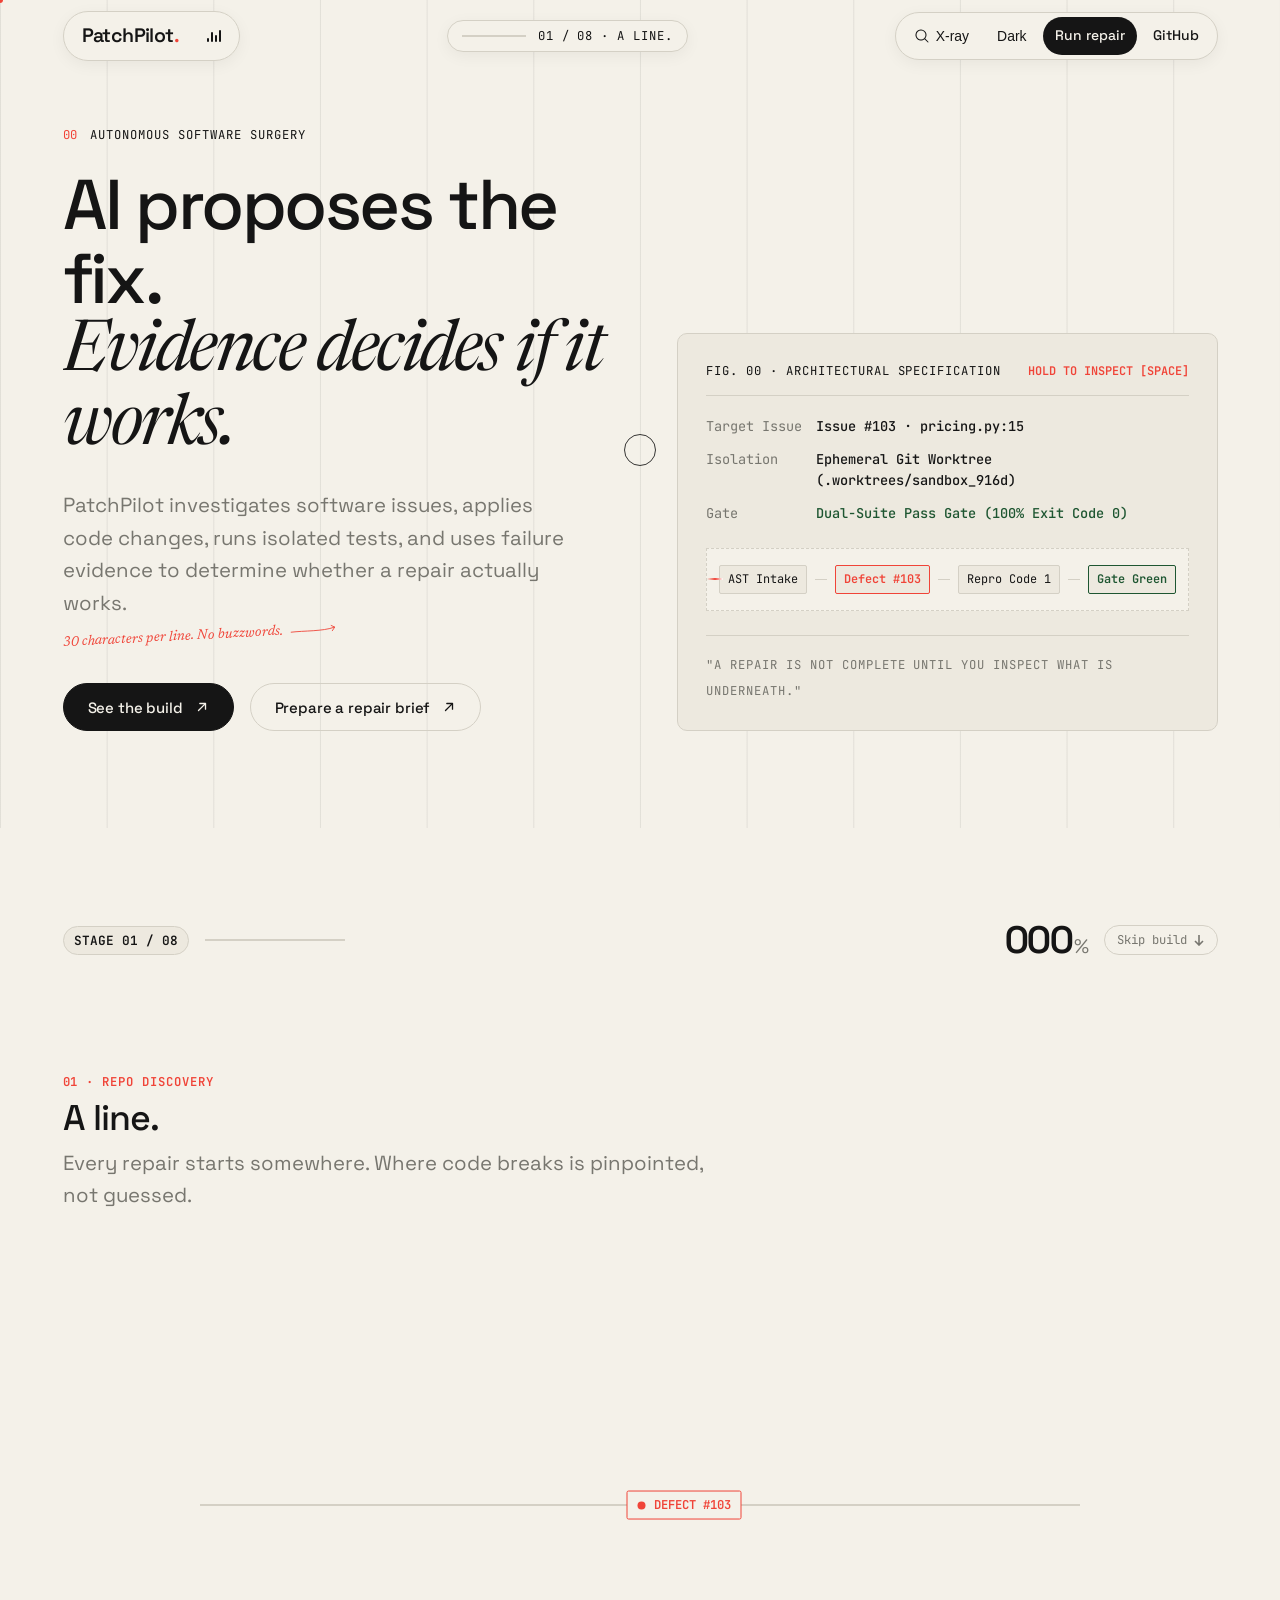
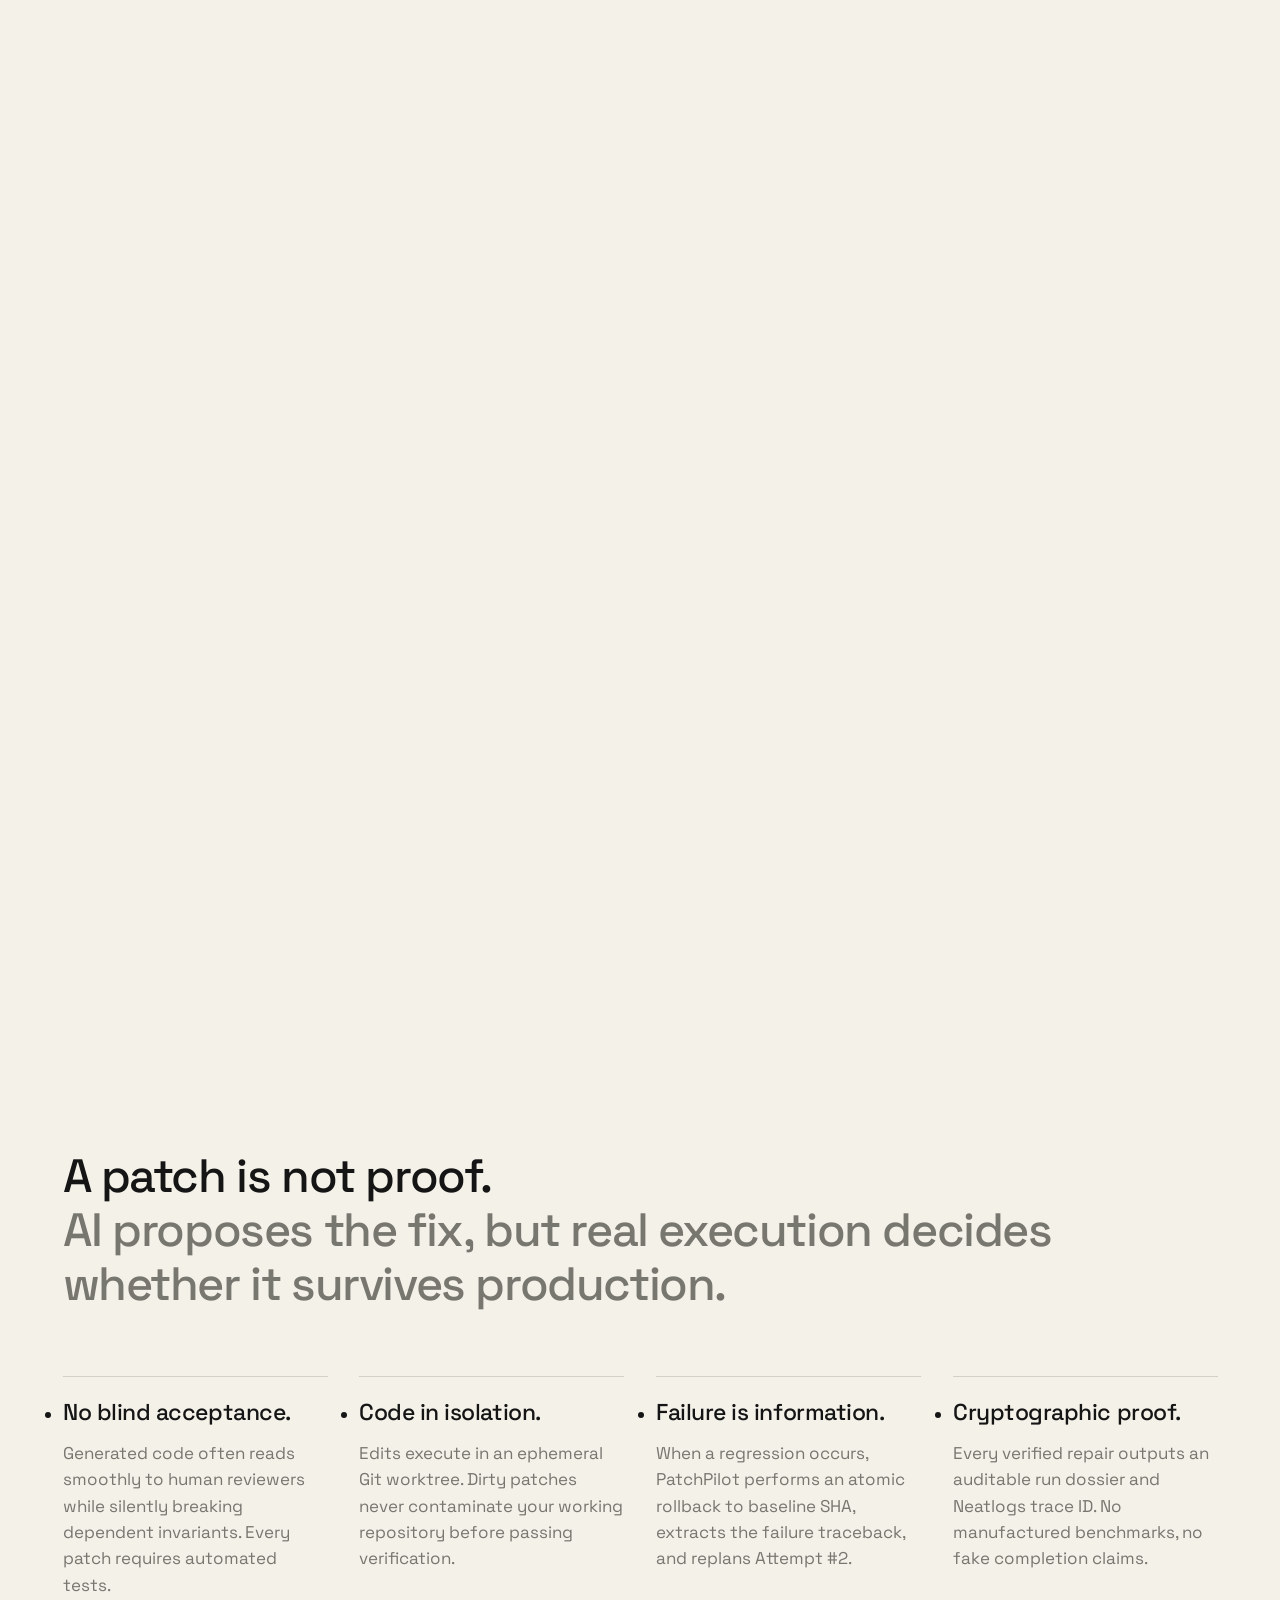
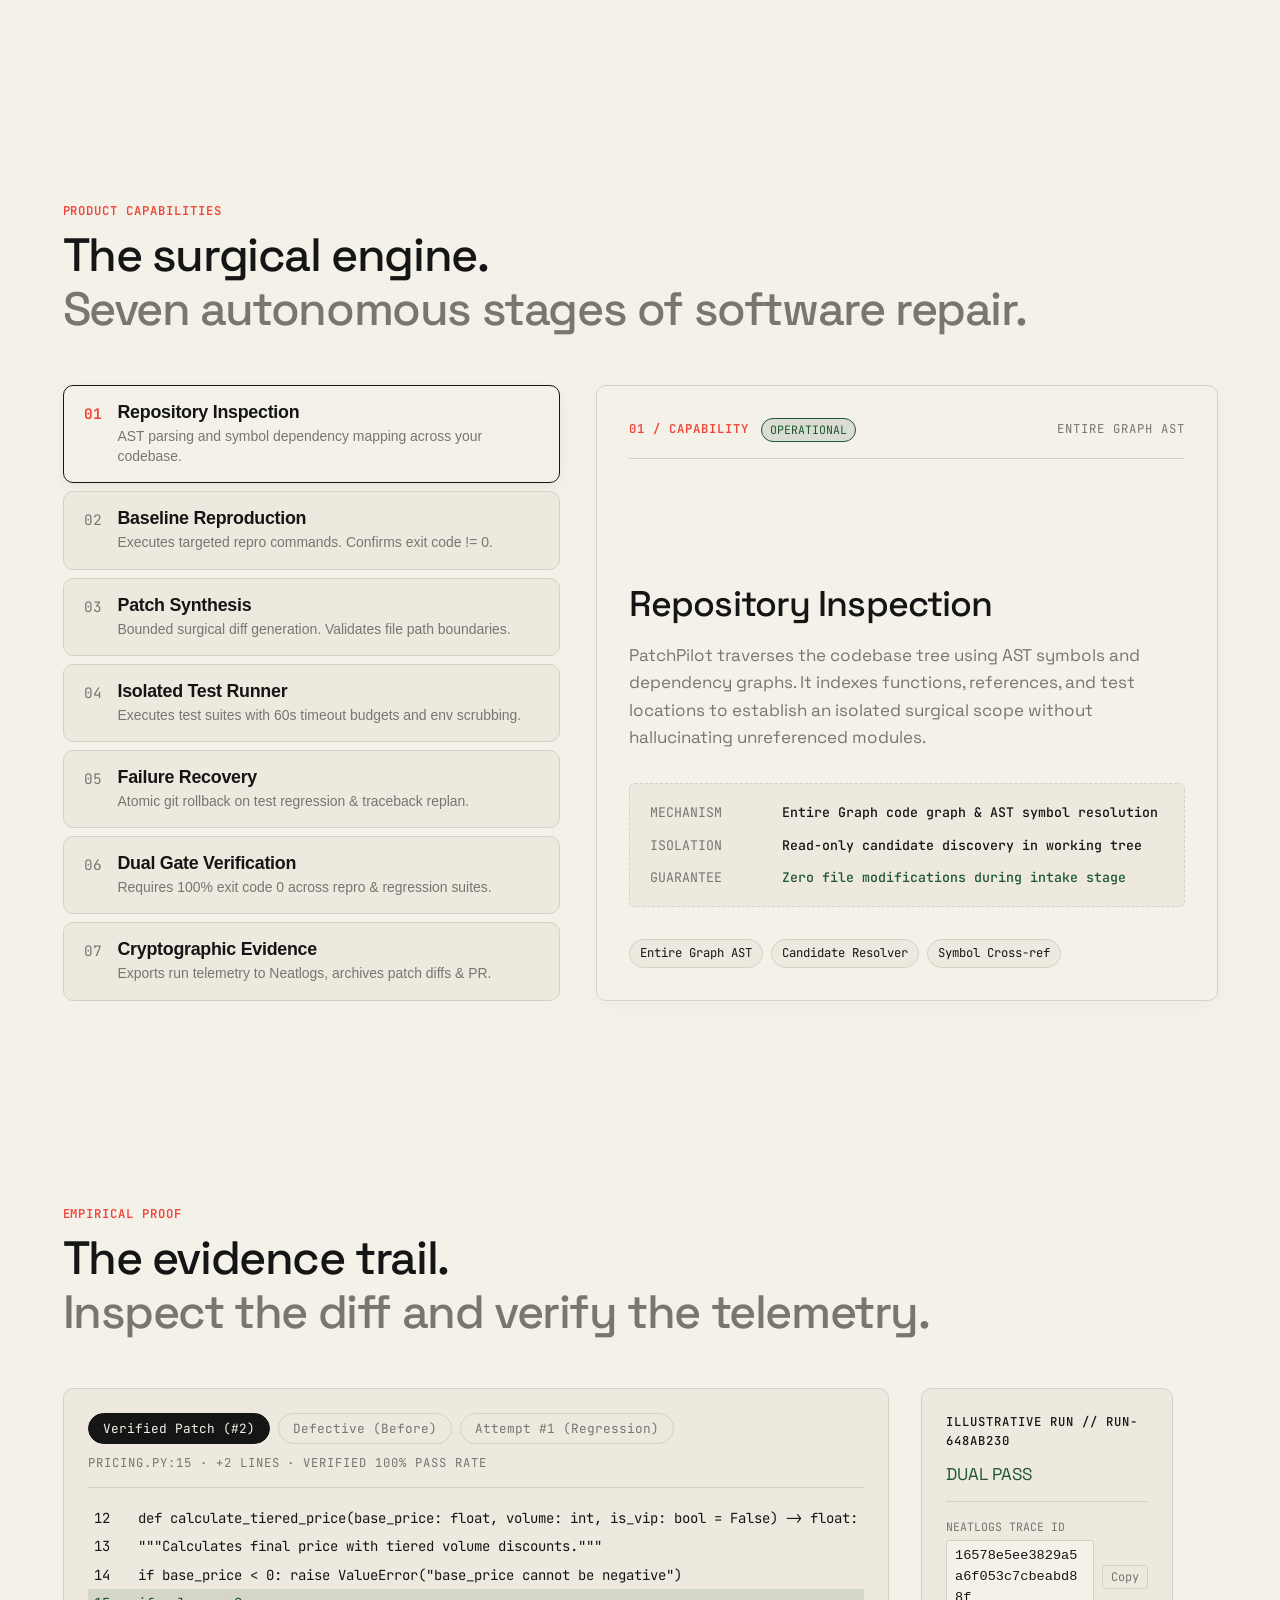
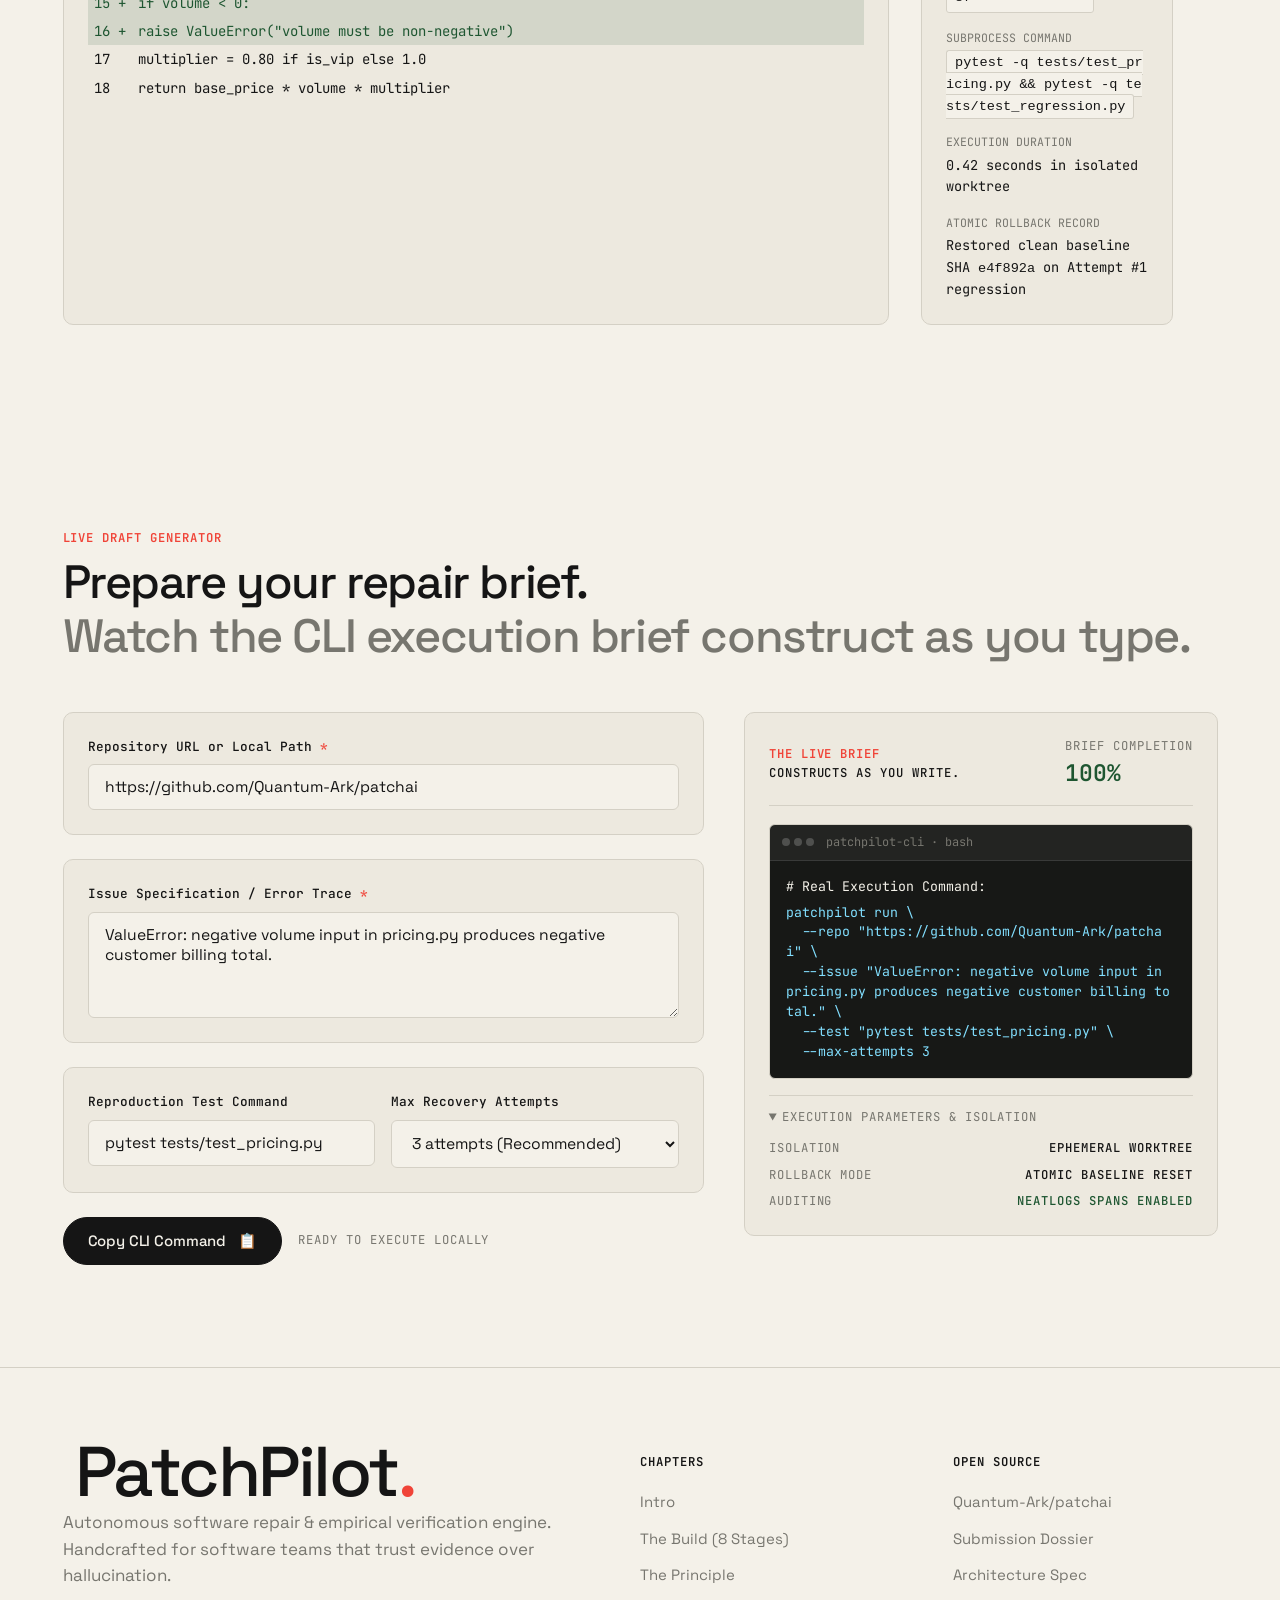
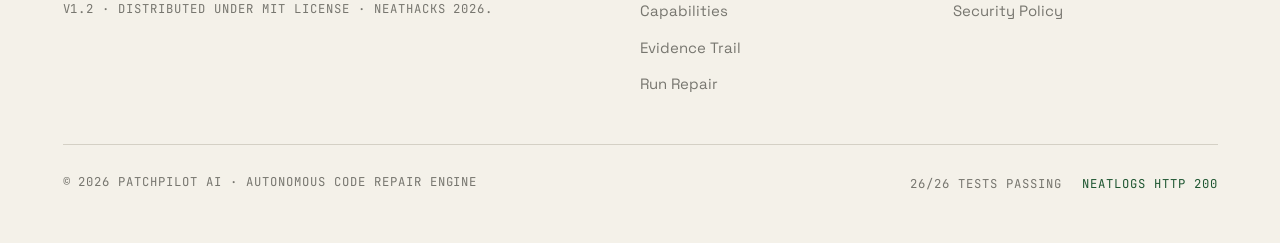
==== commit 4d401bce: "feat(web): Add precision architectural cursor, kinetic typography, 3D card tilt, and SVG motion grap" ====
--- a/web/index.html
+++ b/web/index.html
@@ -13,6 +13,18 @@
 <body class="metic-body">
 
   <a href="#main-content" class="skip-link">Skip to content</a>
+
+  <!-- ======================================================================
+       INTERACTIVE ARCHITECTURAL CURSOR
+       ====================================================================== -->
+  <div id="custom-cursor" class="custom-cursor" aria-hidden="true">
+    <div class="cursor-dot" id="cursor-dot"></div>
+    <div class="cursor-ring" id="cursor-ring">
+      <span class="cursor-cross-h"></span>
+      <span class="cursor-cross-v"></span>
+    </div>
+    <div class="cursor-badge" id="cursor-badge"></div>
+  </div>
 
   <!-- ======================================================================
        SIGNATURE INTERACTION: THE INSPECTION LENS (X-RAY LAYER)
@@ -105,8 +117,19 @@
             </div>
 
             <h1 class="display-1 hero-headline" id="hero-headline" data-inspect-label="hero-headline">
-              AI proposes the fix.<br>
-              <span class="heading-italic">Evidence decides if it works.</span>
+              <span class="kinetic-line">
+                <span class="kinetic-word" style="--w-idx: 0">AI</span>
+                <span class="kinetic-word" style="--w-idx: 1">proposes</span>
+                <span class="kinetic-word" style="--w-idx: 2">the</span>
+                <span class="kinetic-word" style="--w-idx: 3">fix.</span>
+              </span><br>
+              <span class="kinetic-line heading-italic">
+                <span class="kinetic-word" style="--w-idx: 4">Evidence</span>
+                <span class="kinetic-word" style="--w-idx: 5">decides</span>
+                <span class="kinetic-word" style="--w-idx: 6">if</span>
+                <span class="kinetic-word" style="--w-idx: 7">it</span>
+                <span class="kinetic-word" style="--w-idx: 8">works.</span>
+              </span>
             </h1>
 
             <div class="hero-lead-wrapper">
@@ -148,7 +171,7 @@
 
           <!-- Right Hero Visual: Architectural Calibration Board -->
           <div class="hero-visual-col" data-inspect-label="hero-schematic">
-            <div class="hero-schematic-board" id="hero-board">
+            <div class="hero-schematic-board tilt-card" id="hero-board">
               <div class="board-top-bar">
                 <span class="measure">FIG. 00 · ARCHITECTURAL SPECIFICATION</span>
                 <button type="button" class="board-hold-prompt" id="btn-hero-inspect-prompt" title="Click to inspect underlying layout">
@@ -170,7 +193,11 @@
                   <span class="board-val text-verified">Dual-Suite Pass Gate (100% Exit Code 0)</span>
                 </div>
                 
+                <!-- Animated DAG Pipeline Graphic -->
                 <div class="board-diagram-wire">
+                  <div class="wire-pulse-track" aria-hidden="true">
+                    <span class="wire-pulse-node"></span>
+                  </div>
                   <div class="wire-point wire-idle">AST Intake</div>
                   <div class="wire-dash"></div>
                   <div class="wire-point wire-defect">Defect #103</div>
@@ -279,11 +306,19 @@
             </div>
           </div>
 
-          <!-- Stage 05 Graphic: A colour regression alert -->
+          <!-- Stage 05 Graphic: A colour regression alert with radar oscilloscope -->
           <div class="stage-visual" data-stage-vis="5">
             <div class="graphic-failure-box">
-              <div class="fail-badge text-accent">TEST REGRESSION INTERCEPTED</div>
-              <pre class="fail-trace"><code>FAILED tests/test_regression.py::test_vip_discount
+              <div class="fail-badge text-accent flex items-center justify-between">
+                <span>TEST REGRESSION INTERCEPTED</span>
+                <span class="measure text-accent font-semibold">SIGNAL SPIKE</span>
+              </div>
+              <div class="fail-oscilloscope" aria-hidden="true">
+                <svg viewBox="0 0 320 28" class="oscilloscope-svg">
+                  <path d="M0,14 L60,14 L75,2 L90,26 L105,6 L120,20 L135,14 L320,14" class="oscilloscope-path" />
+                </svg>
+              </div>
+              <pre class="fail-trace mt-2"><code>FAILED tests/test_regression.py::test_vip_discount
 AssertionError: 80.0 != 100.0 (VIP multiplier violated)
 ACTION: Executing atomic git rollback to baseline e4f892a</code></pre>
             </div>
@@ -304,10 +339,16 @@
             </div>
           </div>
 
-          <!-- Stage 07 Graphic: Online verification gate -->
+          <!-- Stage 07 Graphic: Online verification gate with gyroscope calibration -->
           <div class="stage-visual" data-stage-vis="7">
             <div class="graphic-proof-seal">
-              <div class="seal-icon text-verified">✓</div>
+              <div class="seal-gyro-wrap">
+                <svg viewBox="0 0 100 100" class="seal-gyro-svg" aria-hidden="true">
+                  <circle cx="50" cy="50" r="42" class="gyro-ring-outer" stroke-dasharray="4 6" />
+                  <circle cx="50" cy="50" r="34" class="gyro-ring-inner" stroke-dasharray="2 4" />
+                </svg>
+                <div class="seal-icon text-verified">✓</div>
+              </div>
               <div class="seal-title">DUAL-SUITE PASS GATE: 100% GREEN</div>
               <div class="measure text-secondary">Neatlogs Trace ID: 16578e5ee3829a5a6f053c7cbeabd88f</div>
             </div>
@@ -341,19 +382,19 @@
       </div>
 
       <ul class="principles-grid" role="list">
-        <li class="principle-item rule pt-5" data-inspect-label="principle-01">
+        <li class="principle-item rule pt-5 reveal-card" data-inspect-label="principle-01">
           <h3 class="display-4">No blind acceptance.</h3>
           <p class="mt-3 text-secondary">Generated code often reads smoothly to human reviewers while silently breaking dependent invariants. Every patch requires automated tests.</p>
         </li>
-        <li class="principle-item rule pt-5" data-inspect-label="principle-02">
+        <li class="principle-item rule pt-5 reveal-card" data-inspect-label="principle-02">
           <h3 class="display-4">Code in isolation.</h3>
           <p class="mt-3 text-secondary">Edits execute in an ephemeral Git worktree. Dirty patches never contaminate your working repository before passing verification.</p>
         </li>
-        <li class="principle-item rule pt-5" data-inspect-label="principle-03">
+        <li class="principle-item rule pt-5 reveal-card" data-inspect-label="principle-03">
           <h3 class="display-4">Failure is information.</h3>
           <p class="mt-3 text-secondary">When a regression occurs, PatchPilot performs an atomic rollback to baseline SHA, extracts the failure traceback, and replans Attempt #2.</p>
         </li>
-        <li class="principle-item rule pt-5" data-inspect-label="principle-04">
+        <li class="principle-item rule pt-5 reveal-card" data-inspect-label="principle-04">
           <h3 class="display-4">Cryptographic proof.</h3>
           <p class="mt-3 text-secondary">Every verified repair outputs an auditable run dossier and Neatlogs trace ID. No manufactured benchmarks, no fake completion claims.</p>
         </li>
@@ -436,9 +477,9 @@
 
         </div>
 
-        <!-- Right: Focused Capability Detail Card -->
+        <!-- Right: Focused Capability Detail Card with 3D Tilt -->
         <div class="cap-detail-col" id="cap-panel-detail" role="tabpanel" aria-labelledby="cap-tab-1">
-          <div class="cap-detail-card">
+          <div class="cap-detail-card tilt-card" id="cap-tilt-card">
             <div class="cap-card-header">
               <div class="flex items-center gap-3">
                 <span class="measure text-accent font-semibold" id="cap-detail-num">01 / CAPABILITY</span>
@@ -495,8 +536,8 @@
       </div>
 
       <div class="evidence-split-grid">
-        <!-- Interactive Code Diff Box -->
-        <div class="diff-card-box" data-inspect-label="diff-viewer">
+        <!-- Interactive Code Diff Box with 3D Tilt -->
+        <div class="diff-card-box tilt-card" id="diff-card-tilt" data-inspect-label="diff-viewer">
           <div class="diff-bar-top">
             <div class="diff-nav-tabs">
               <button class="btn-diff-tab active" data-view="verified" id="tab-v">Verified Patch (#2)</button>
@@ -512,7 +553,7 @@
         </div>
 
         <!-- Telemetry Trail Box -->
-        <div class="telemetry-card-box" data-inspect-label="telemetry-box">
+        <div class="telemetry-card-box tilt-card" id="tel-card-tilt" data-inspect-label="telemetry-box">
           <div class="tel-bar-top">
             <span class="measure font-medium">ILLUSTRATIVE RUN // RUN-648AB230</span>
             <span class="tel-badge-verified text-verified">DUAL PASS</span>
--- a/web/style.css
+++ b/web/style.css
@@ -1612,6 +1612,279 @@
 }
 
 /* ==========================================================================
+   MOTION GRAPHICS & INTERACTIVE ARCHITECTURAL CURSOR
+   ========================================================================== */
+
+/* 1. Custom Architectural Cursor */
+.custom-cursor {
+  position: fixed;
+  top: 0;
+  left: 0;
+  pointer-events: none;
+  z-index: 9999;
+  display: none;
+}
+
+@media (pointer: fine) {
+  .custom-cursor {
+    display: block;
+  }
+}
+
+.cursor-dot {
+  position: fixed;
+  width: 6px;
+  height: 6px;
+  background-color: var(--accent-primary);
+  border-radius: 50%;
+  transform: translate(-50%, -50%);
+  pointer-events: none;
+  transition: transform 0.1s ease, background-color 0.2s ease;
+  z-index: 10001;
+}
+
+.cursor-ring {
+  position: fixed;
+  width: 32px;
+  height: 32px;
+  border: 1px solid var(--text-primary);
+  border-radius: 50%;
+  transform: translate(-50%, -50%);
+  pointer-events: none;
+  transition: width 0.22s var(--ease-lens), height 0.22s var(--ease-lens), border-color 0.2s ease, background-color 0.2s ease, border-radius 0.22s ease;
+  z-index: 10000;
+  opacity: 0.85;
+}
+
+.cursor-cross-h, .cursor-cross-v {
+  position: absolute;
+  background-color: var(--border-default);
+  opacity: 0;
+  transition: opacity 0.2s ease;
+}
+
+.cursor-cross-h {
+  top: 50%;
+  left: -6px;
+  right: -6px;
+  height: 1px;
+}
+
+.cursor-cross-v {
+  left: 50%;
+  top: -6px;
+  bottom: -6px;
+  width: 1px;
+}
+
+.cursor-badge {
+  position: fixed;
+  transform: translate(20px, 16px);
+  font-family: var(--font-mono);
+  font-size: 0.65rem;
+  letter-spacing: 0.08em;
+  background-color: var(--surface-inverse);
+  color: var(--text-inverse);
+  padding: 3px 6px;
+  border-radius: 2px;
+  opacity: 0;
+  transition: opacity 0.2s ease;
+  pointer-events: none;
+  white-space: nowrap;
+  box-shadow: 0 4px 12px rgba(0, 0, 0, 0.25);
+}
+
+/* Cursor Interactive States */
+.cursor-hover .cursor-ring {
+  width: 48px;
+  height: 48px;
+  border-color: var(--accent-primary);
+  background-color: var(--accent-subtle);
+}
+
+.cursor-hover .cursor-cross-h,
+.cursor-hover .cursor-cross-v {
+  opacity: 0.6;
+}
+
+.cursor-inspect .cursor-ring {
+  width: 60px;
+  height: 60px;
+  border-color: #2C82C9;
+  background-color: rgba(44, 130, 201, 0.1);
+  border-style: dashed;
+}
+
+.cursor-inspect .cursor-badge,
+.cursor-hover .cursor-badge {
+  opacity: 1;
+}
+
+/* 2. Kinetic Text & Typography */
+.kinetic-line {
+  display: inline-block;
+  overflow: hidden;
+  vertical-align: bottom;
+}
+
+.kinetic-word {
+  display: inline-block;
+  transform: translateY(115%);
+  opacity: 0;
+  transition: transform 0.8s var(--ease-lens), opacity 0.8s ease;
+  transition-delay: calc(var(--w-idx, 0) * 0.04s);
+  will-change: transform, opacity;
+}
+
+.hero-headline.is-revealed .kinetic-word {
+  transform: translateY(0);
+  opacity: 1;
+}
+
+/* Scroll reveal card items */
+.reveal-card {
+  opacity: 0;
+  transform: translateY(28px);
+  transition: opacity 0.7s var(--ease-lens), transform 0.7s var(--ease-lens);
+  will-change: opacity, transform;
+}
+
+.reveal-card.is-visible {
+  opacity: 1;
+  transform: translateY(0);
+}
+
+/* 3. 3D Interactive Card Perspective Tilt */
+.tilt-card {
+  transition: transform 0.22s var(--ease-soft), box-shadow 0.25s ease;
+  transform-style: preserve-3d;
+  will-change: transform;
+}
+
+.tilt-card:hover {
+  box-shadow: 0 16px 36px rgba(0, 0, 0, 0.06);
+}
+
+/* 4. Motion Graphic Elements */
+
+/* Wire Track Traveling Pulse */
+.board-diagram-wire {
+  position: relative;
+}
+
+.wire-pulse-track {
+  position: absolute;
+  top: 50%;
+  left: 0;
+  width: 100%;
+  height: 2px;
+  pointer-events: none;
+  transform: translateY(-50%);
+  overflow: hidden;
+}
+
+.wire-pulse-node {
+  position: absolute;
+  top: -2px;
+  left: 0;
+  width: 16px;
+  height: 6px;
+  background: linear-gradient(90deg, transparent, var(--accent-primary), #FFFFFF);
+  border-radius: 3px;
+  animation: pulseTravel 3.8s cubic-bezier(0.4, 0, 0.2, 1) infinite;
+}
+
+@keyframes pulseTravel {
+  0% { left: 0%; opacity: 0; }
+  12% { opacity: 1; }
+  88% { opacity: 1; }
+  100% { left: 100%; opacity: 0; }
+}
+
+/* Radar Oscilloscope in Stage 05 */
+.fail-oscilloscope {
+  width: 100%;
+  height: 24px;
+  margin: 10px 0;
+  overflow: hidden;
+  position: relative;
+}
+
+.oscilloscope-svg {
+  width: 100%;
+  height: 100%;
+}
+
+.oscilloscope-path {
+  fill: none;
+  stroke: var(--accent-primary);
+  stroke-width: 1.8;
+  stroke-dasharray: 400;
+  stroke-dashoffset: 400;
+  animation: waveScan 2.4s ease-in-out infinite alternate;
+}
+
+@keyframes waveScan {
+  0% { stroke-dashoffset: 400; }
+  100% { stroke-dashoffset: 0; }
+}
+
+/* Gyroscope in Stage 07 */
+.seal-gyro-wrap {
+  position: relative;
+  width: 80px;
+  height: 80px;
+  margin: 0 auto 12px auto;
+  display: flex;
+  align-items: center;
+  justify-content: center;
+}
+
+.seal-gyro-svg {
+  position: absolute;
+  inset: 0;
+  width: 100%;
+  height: 100%;
+  pointer-events: none;
+  animation: gyroSpin 20s linear infinite;
+}
+
+.gyro-ring-outer {
+  fill: none;
+  stroke: var(--status-verified);
+  stroke-width: 1.2;
+}
+
+.gyro-ring-inner {
+  fill: none;
+  stroke: var(--status-verified);
+  stroke-width: 1;
+  opacity: 0.6;
+}
+
+@keyframes gyroSpin {
+  from { transform: rotate(0deg); }
+  to { transform: rotate(360deg); }
+}
+
+/* Magnetic Button Glow */
+.btn-glow {
+  position: absolute;
+  top: 50%;
+  left: 50%;
+  width: 120%;
+  height: 120%;
+  background: radial-gradient(circle, rgba(255,255,255,0.15) 0%, transparent 70%);
+  transform: translate(-50%, -50%) scale(0);
+  transition: transform 0.3s ease;
+  pointer-events: none;
+}
+
+.btn:hover .btn-glow {
+  transform: translate(-50%, -50%) scale(1);
+}
+
+/* ==========================================================================
    ACCESSIBILITY & REDUCED MOTION
    ========================================================================== */
 :focus-visible {
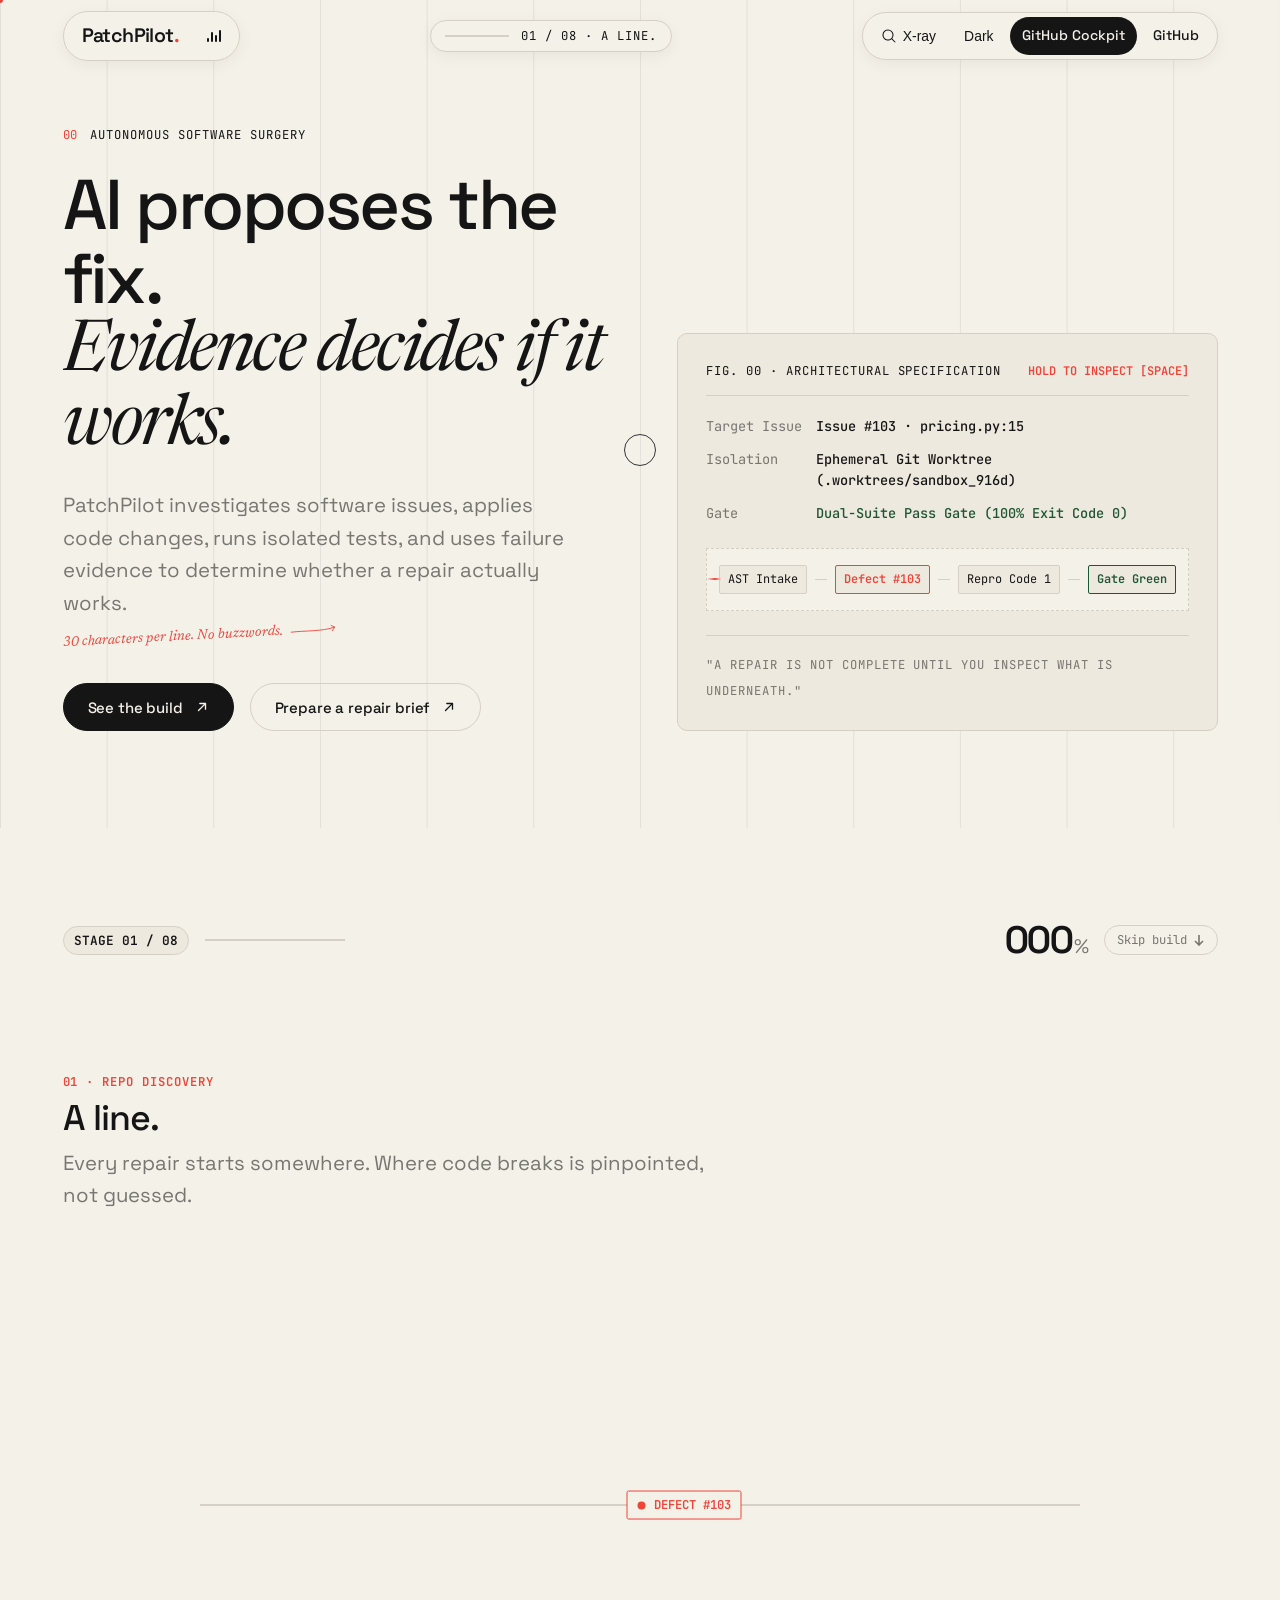
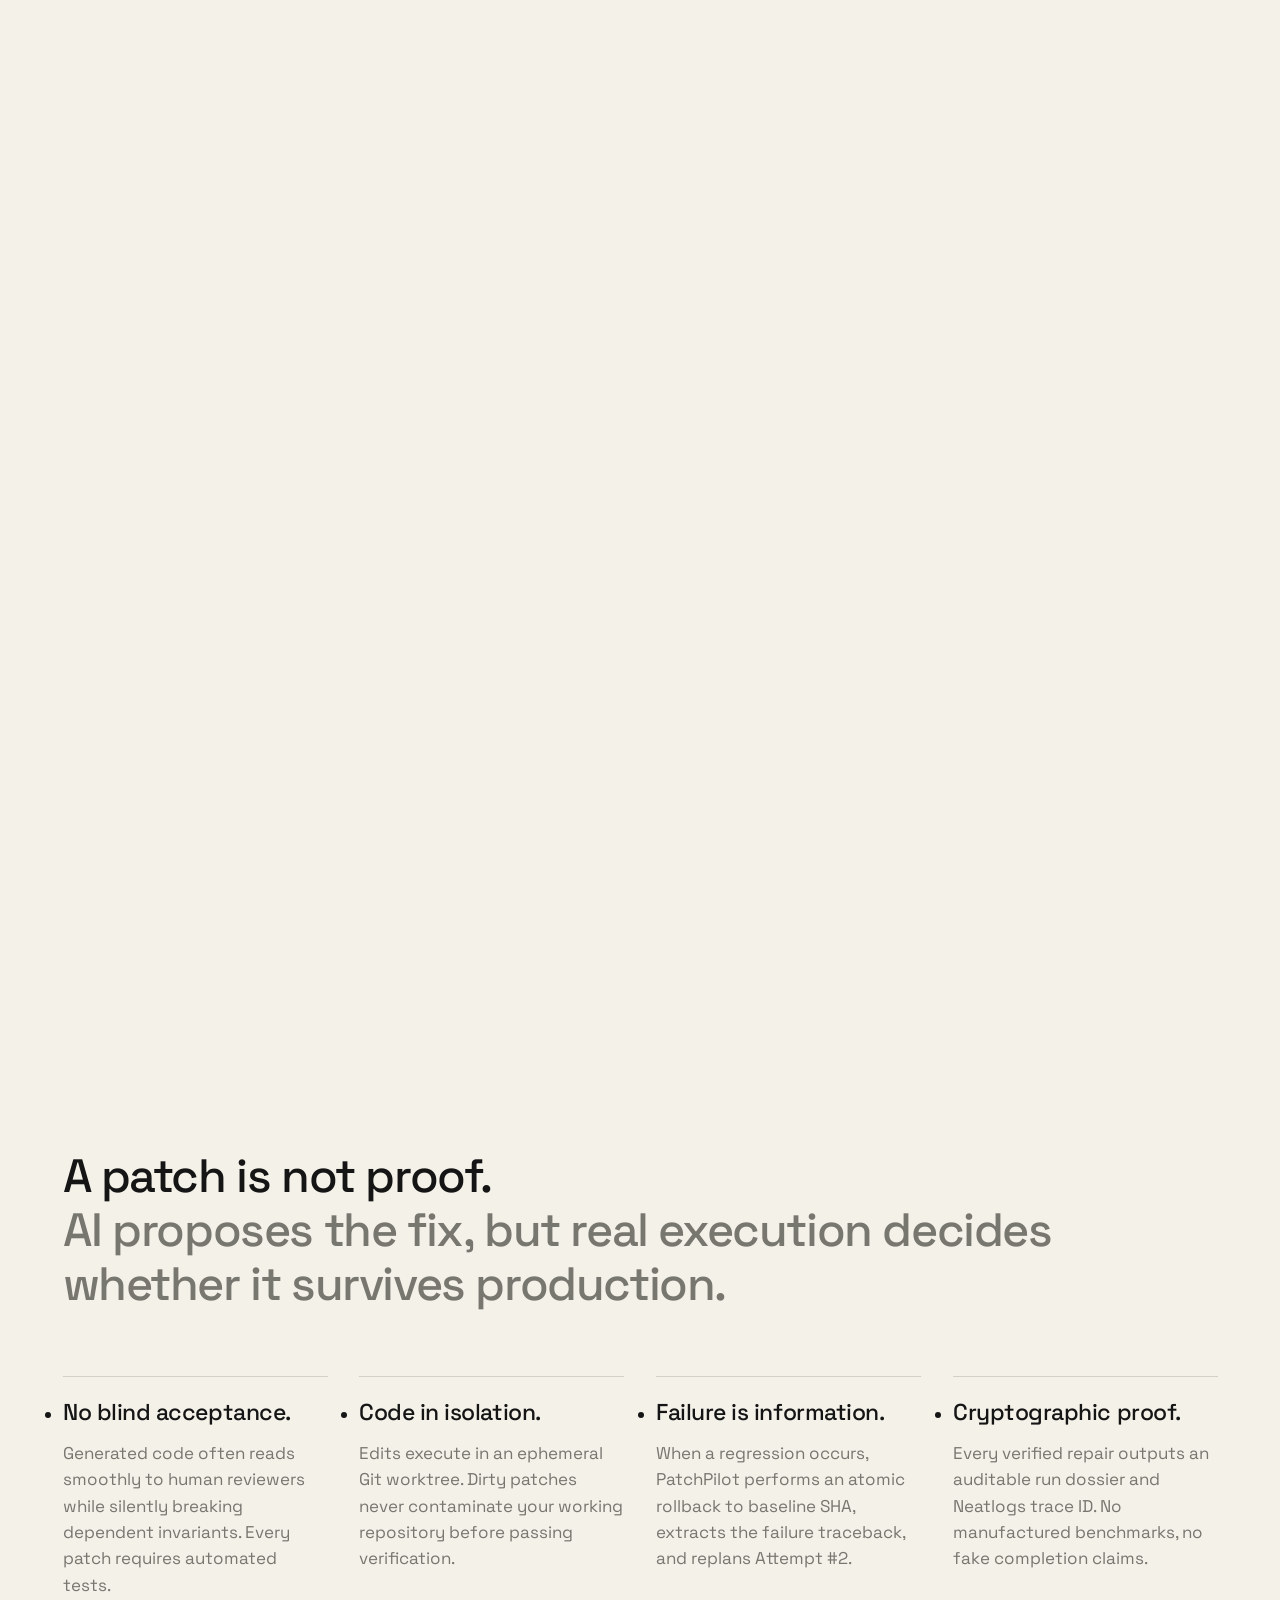
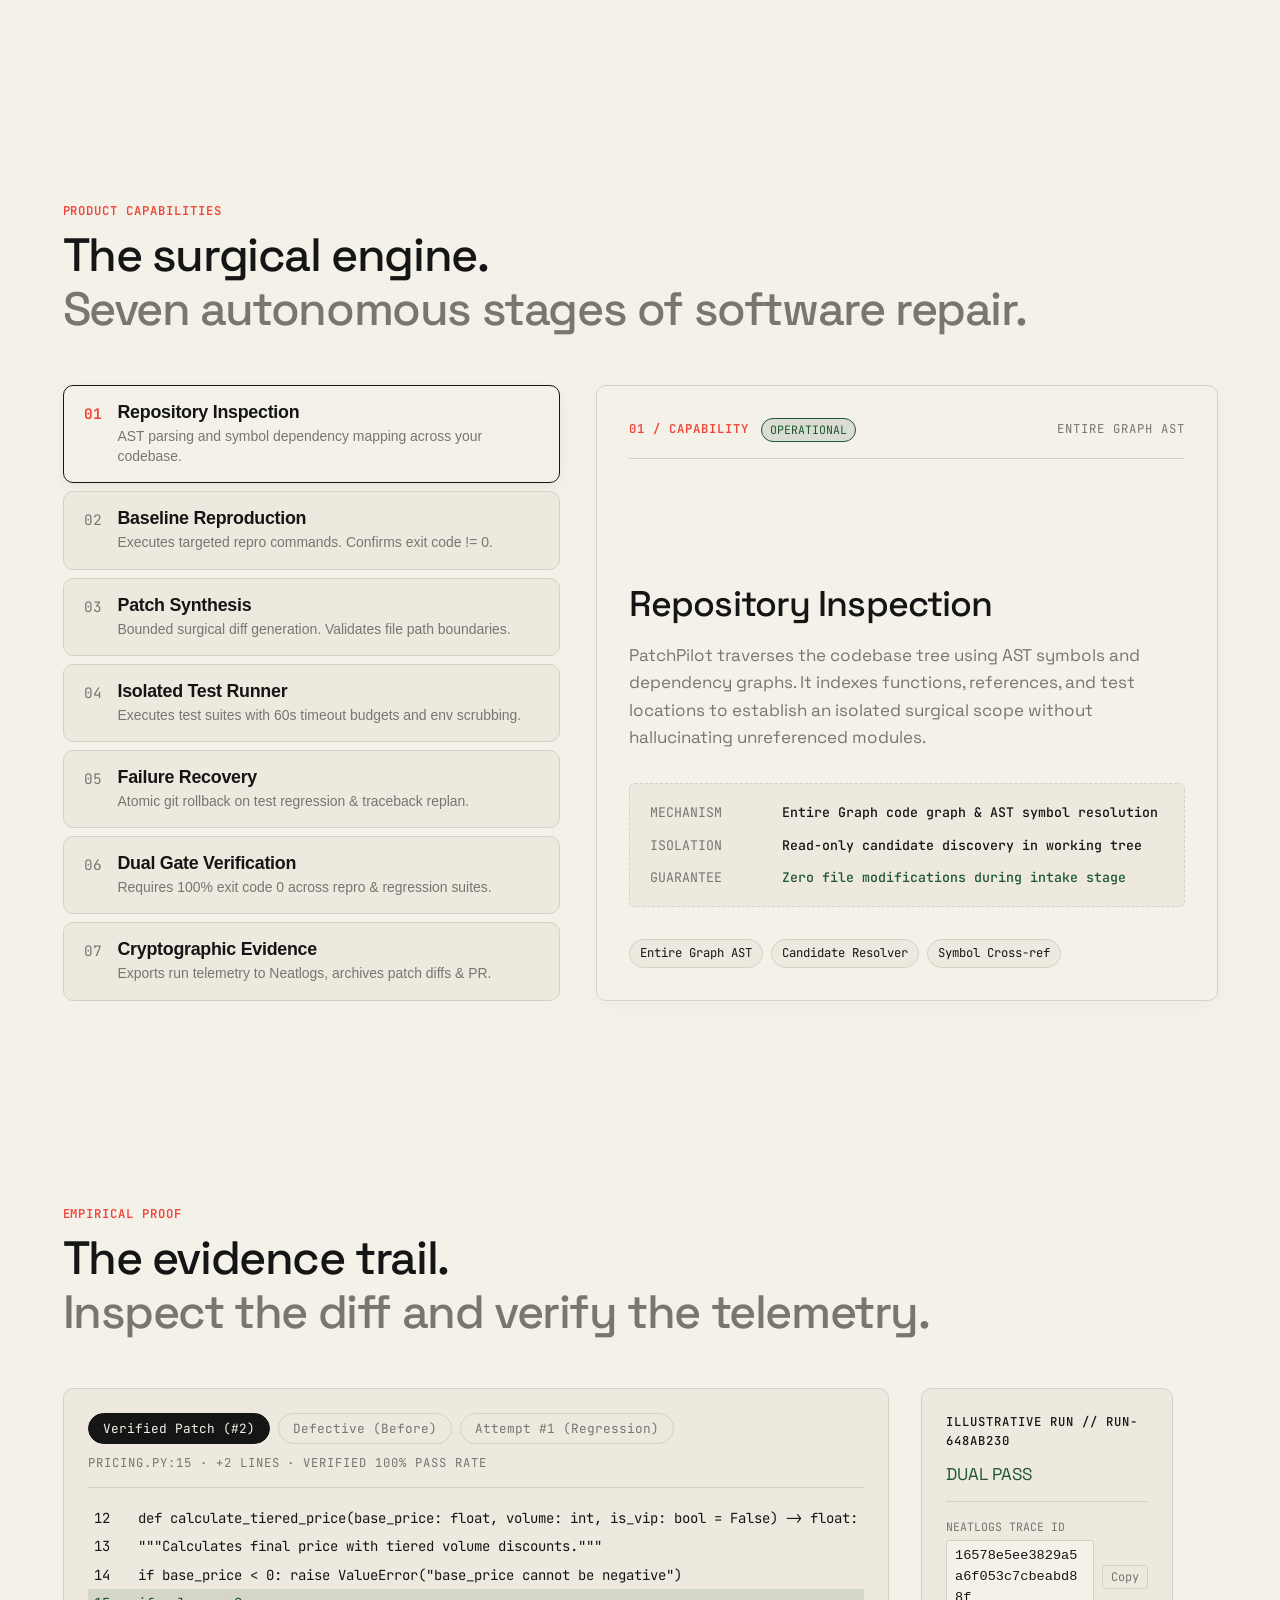
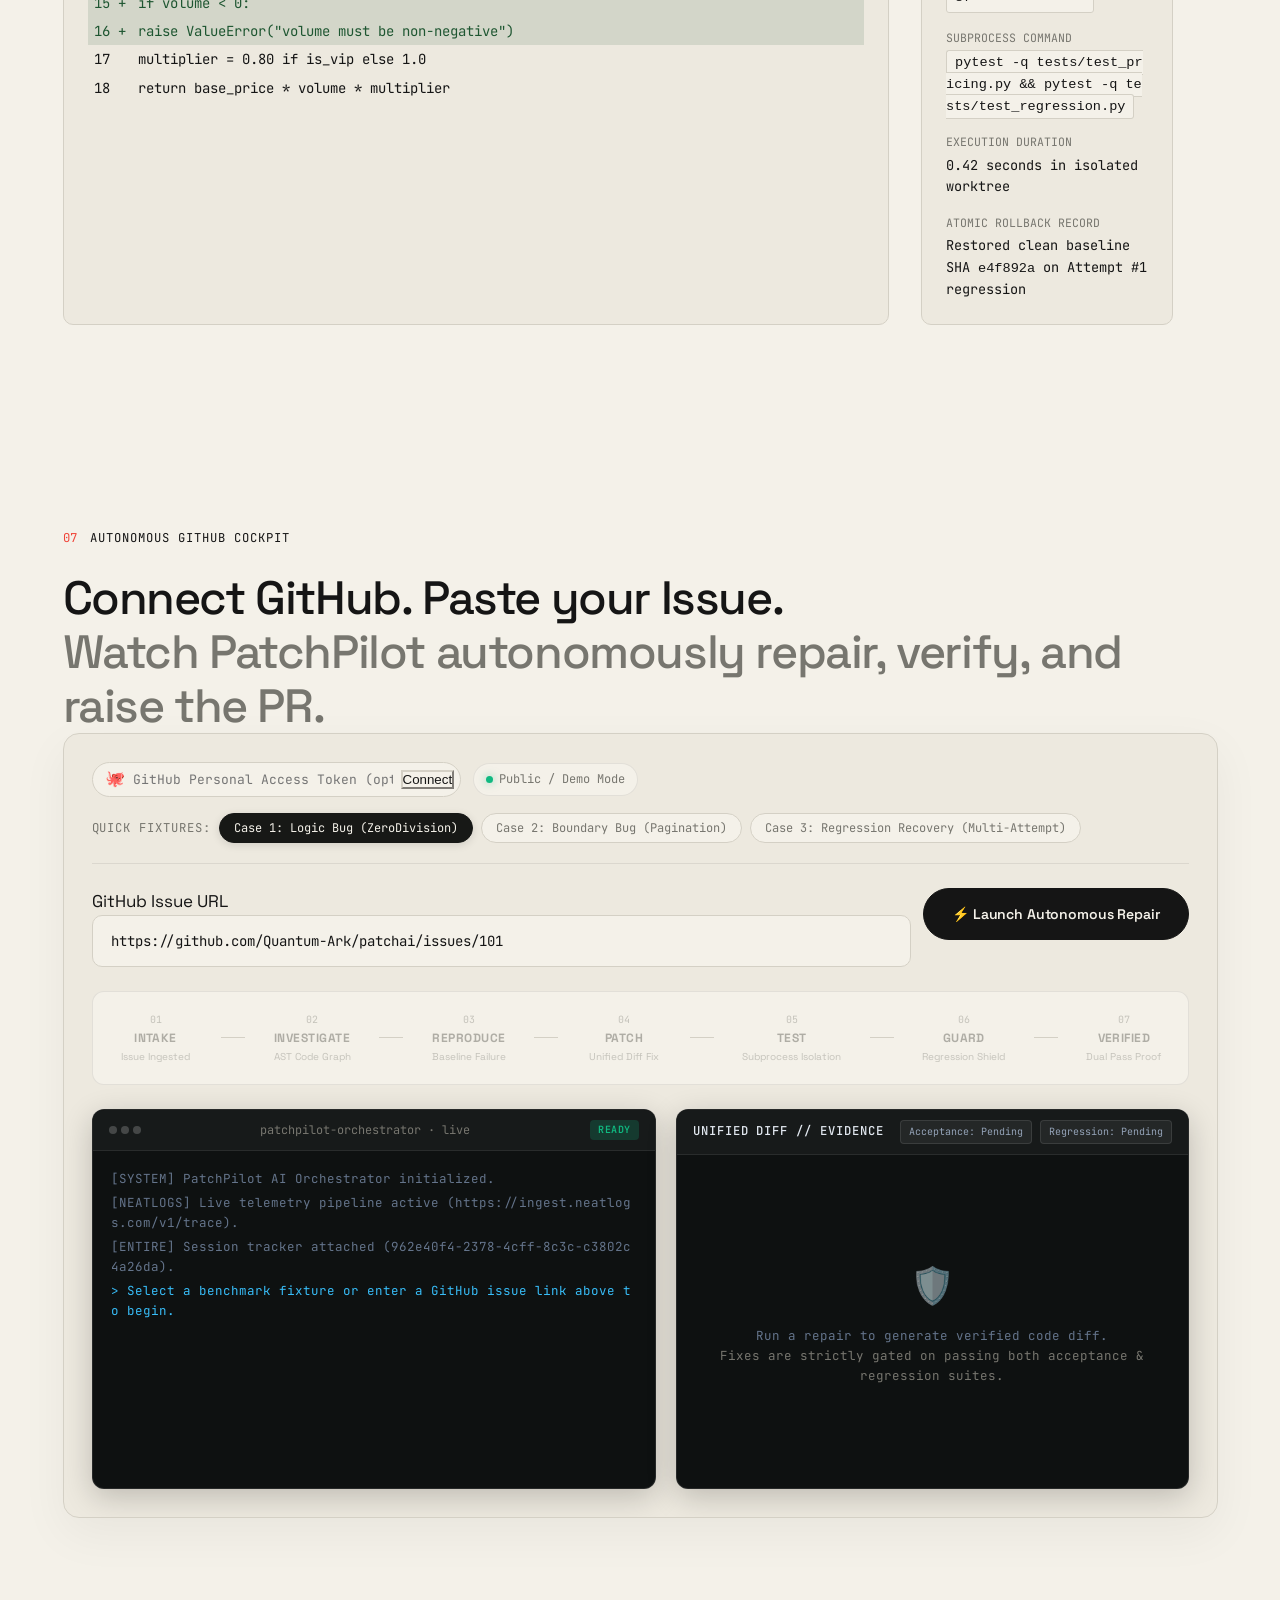
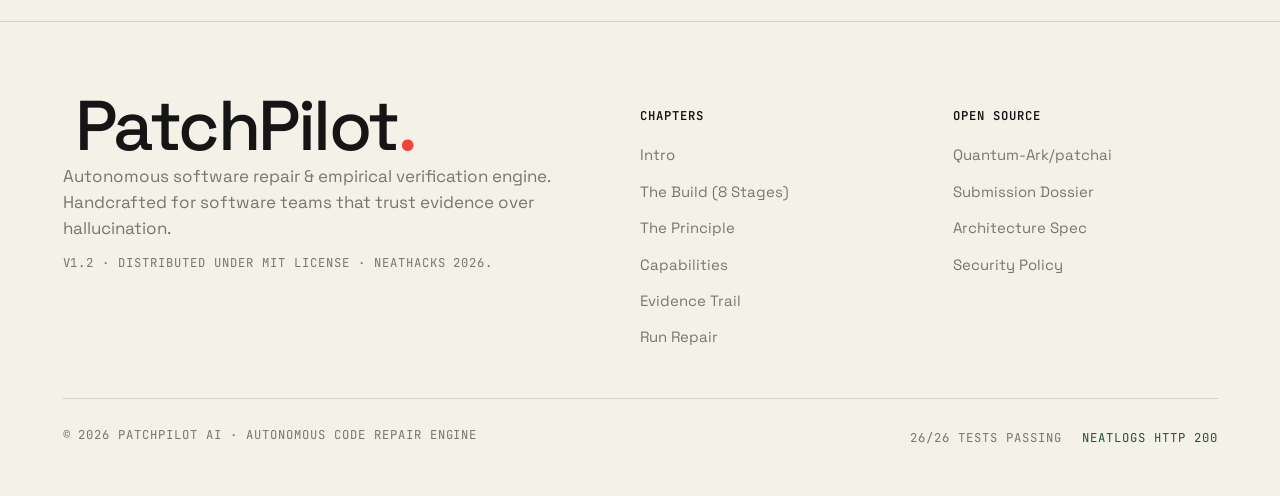
==== commit 0583e6b3: "feat(cockpit): Implement live autonomous GitHub dashboard with 7-stage tracker, real-time streaming " ====
--- a/web/index.html
+++ b/web/index.html
@@ -86,8 +86,8 @@
           <span class="theme-label-text" id="theme-icon-label">Dark</span>
         </button>
 
-        <a href="#repair-brief-section" class="nav-item btn-start-nav max-md-hidden" data-inspect-label="link-brief">
-          <span>Run repair</span>
+        <a href="#cockpit-dashboard-section" class="nav-item btn-start-nav max-md-hidden" data-inspect-label="link-brief">
+          <span>GitHub Cockpit</span>
         </a>
 
         <a href="https://github.com/Quantum-Ark/patchai" target="_blank" rel="noopener noreferrer" class="nav-item nav-github-link" title="GitHub Repository">
@@ -585,115 +585,188 @@
     </section>
 
     <!-- --------------------------------------------------------------------
-         PHASE 7 — LIVE DRAFT BRIEFING EXPERIENCE
+         PHASE 7 — AUTONOMOUS GITHUB COCKPIT & LIVE REPAIR DASHBOARD
          -------------------------------------------------------------------- -->
-    <section class="shell section-pad" id="repair-brief-section" aria-labelledby="brief-title" data-inspect-label="brief-section">
-      <div class="section-header-block mb-12">
-        <div class="measure text-accent font-semibold mb-2">LIVE DRAFT GENERATOR</div>
-        <h2 class="display-2 max-w-[24ch]" id="brief-title">
-          Prepare your repair brief.<br>
-          <span class="text-secondary">Watch the CLI execution brief construct as you type.</span>
+    <section class="shell section-pad" id="cockpit-dashboard-section" aria-labelledby="cockpit-title" data-inspect-label="cockpit-section">
+      <div class="section-header-block mb-10">
+        <div class="hero-eyebrow mb-2">
+          <span class="measure text-accent">07</span>
+          <span class="measure">AUTONOMOUS GITHUB COCKPIT</span>
+        </div>
+        <h2 class="display-2 max-w-[28ch]" id="cockpit-title">
+          Connect GitHub. Paste your Issue.<br>
+          <span class="text-secondary">Watch PatchPilot autonomously repair, verify, and raise the PR.</span>
         </h2>
       </div>
 
-      <div class="brief-split-layout">
+      <!-- Cockpit Card Container -->
+      <div class="cockpit-card">
         
-        <!-- Left: The Interactive Form -->
-        <form class="brief-form" id="brief-form" novalidate onsubmit="return false;" data-inspect-label="brief-form">
+        <!-- Top Toolbar: GitHub Connection & Presets -->
+        <div class="cockpit-toolbar">
+          <div class="cockpit-auth-row">
+            <div class="auth-input-wrap">
+              <span class="auth-icon">🐙</span>
+              <input type="password" id="github-token-input" class="field-input-sm" placeholder="GitHub Personal Access Token (optional for private/PR)" autocomplete="off">
+              <button type="button" class="btn-sm btn-secondary" id="btn-connect-token">Connect</button>
+            </div>
+            <div class="auth-status-badge" id="github-user-badge">
+              <span class="status-dot"></span>
+              <span id="github-user-label">Public / Demo Mode</span>
+            </div>
+          </div>
+
+          <!-- Presets for Instant 1-Click Verification -->
+          <div class="cockpit-presets-row">
+            <span class="measure text-secondary">Quick Fixtures:</span>
+            <button type="button" class="preset-pill active" id="btn-preset-case-1" data-preset="case_1">
+              Case 1: Logic Bug (ZeroDivision)
+            </button>
+            <button type="button" class="preset-pill" id="btn-preset-case-2" data-preset="case_2">
+              Case 2: Boundary Bug (Pagination)
+            </button>
+            <button type="button" class="preset-pill" id="btn-preset-case-3" data-preset="case_3">
+              Case 3: Regression Recovery (Multi-Attempt)
+            </button>
+          </div>
+        </div>
+
+        <!-- Intake Bar: Issue URL & Launch Button -->
+        <div class="cockpit-intake-bar">
+          <div class="intake-input-wrap">
+            <label for="cockpit-issue-url" class="sr-only">GitHub Issue URL</label>
+            <input type="url" id="cockpit-issue-url" class="cockpit-url-input" 
+              placeholder="https://github.com/Quantum-Ark/patchai/issues/101 or select a quick fixture above" 
+              value="https://github.com/Quantum-Ark/patchai/issues/101">
+          </div>
+          <button type="button" class="btn btn-primary btn-cockpit-launch" id="btn-launch-cockpit-repair">
+            <span class="btn-glow" aria-hidden="true"></span>
+            <span id="btn-launch-label">⚡ Launch Autonomous Repair</span>
+          </button>
+        </div>
+
+        <!-- 7-Stage Process Lifecycle Pipeline Tracker -->
+        <div class="cockpit-pipeline-tracker" id="cockpit-pipeline-tracker">
+          <div class="pipeline-step" id="step-intake" data-step="INTAKE">
+            <div class="step-num">01</div>
+            <div class="step-label">INTAKE</div>
+            <div class="step-desc">Issue Ingested</div>
+          </div>
+          <div class="pipeline-divider"></div>
+          <div class="pipeline-step" id="step-investigating" data-step="INVESTIGATING">
+            <div class="step-num">02</div>
+            <div class="step-label">INVESTIGATE</div>
+            <div class="step-desc">AST Code Graph</div>
+          </div>
+          <div class="pipeline-divider"></div>
+          <div class="pipeline-step" id="step-reproducing" data-step="REPRODUCING">
+            <div class="step-num">03</div>
+            <div class="step-label">REPRODUCE</div>
+            <div class="step-desc">Baseline Failure</div>
+          </div>
+          <div class="pipeline-divider"></div>
+          <div class="pipeline-step" id="step-patching" data-step="PATCHING">
+            <div class="step-num">04</div>
+            <div class="step-label">PATCH</div>
+            <div class="step-desc">Unified Diff Fix</div>
+          </div>
+          <div class="pipeline-divider"></div>
+          <div class="pipeline-step" id="step-testing" data-step="TESTING">
+            <div class="step-num">05</div>
+            <div class="step-label">TEST</div>
+            <div class="step-desc">Subprocess Isolation</div>
+          </div>
+          <div class="pipeline-divider"></div>
+          <div class="pipeline-step" id="step-evaluating" data-step="EVALUATING">
+            <div class="step-num">06</div>
+            <div class="step-label">GUARD</div>
+            <div class="step-desc">Regression Shield</div>
+          </div>
+          <div class="pipeline-divider"></div>
+          <div class="pipeline-step" id="step-verified" data-step="VERIFIED">
+            <div class="step-num">07</div>
+            <div class="step-label">VERIFIED</div>
+            <div class="step-desc">Dual Pass Proof</div>
+          </div>
+        </div>
+
+        <!-- Dual-Pane Live Execution Workspace -->
+        <div class="cockpit-workspace-grid">
           
-          <div class="form-step-block">
-            <div class="field-group">
-              <label for="f-repo" class="field-label">Repository URL or Local Path <span class="text-accent">*</span></label>
-              <input type="text" id="f-repo" class="field-input" placeholder="https://github.com/Quantum-Ark/patchai or ." value="https://github.com/Quantum-Ark/patchai" required>
-            </div>
-          </div>
-
-          <div class="form-step-block">
-            <div class="field-group">
-              <label for="f-issue" class="field-label">Issue Specification / Error Trace <span class="text-accent">*</span></label>
-              <textarea id="f-issue" class="field-input resize-y" rows="4" placeholder="Describe the failure or paste pytest output...">ValueError: negative volume input in pricing.py produces negative customer billing total.</textarea>
-            </div>
-          </div>
-
-          <div class="form-step-block">
-            <div class="grid gap-4 sm-grid-cols-2">
-              <div class="field-group">
-                <label for="f-test-cmd" class="field-label">Reproduction Test Command</label>
-                <input type="text" id="f-test-cmd" class="field-input" placeholder="pytest -k test_negative_input" value="pytest tests/test_pricing.py">
-              </div>
-              <div class="field-group">
-                <label for="f-max-attempts" class="field-label">Max Recovery Attempts</label>
-                <select id="f-max-attempts" class="field-input">
-                  <option value="1">1 attempt (Zero retry)</option>
-                  <option value="2">2 attempts</option>
-                  <option value="3" selected>3 attempts (Recommended)</option>
-                </select>
-              </div>
-            </div>
-          </div>
-
-          <div class="form-actions-row">
-            <button type="button" class="btn btn-primary" id="btn-copy-cli-command">
+          <!-- Left: Streaming Live Terminal -->
+          <div class="terminal-card">
+            <div class="terminal-bar">
+              <span class="terminal-dots"><i></i><i></i><i></i></span>
+              <span class="terminal-title" id="terminal-status-title">patchpilot-orchestrator · live</span>
+              <span class="terminal-live-badge" id="terminal-live-pulse">READY</span>
+            </div>
+            <div class="terminal-code-body" id="cockpit-terminal-logs">
+              <div class="term-line"><span class="term-dim">[SYSTEM] PatchPilot AI Orchestrator initialized.</span></div>
+              <div class="term-line"><span class="term-dim">[NEATLOGS] Live telemetry pipeline active (https://ingest.neatlogs.com/v1/trace).</span></div>
+              <div class="term-line"><span class="term-dim">[ENTIRE] Session tracker attached (962e40f4-2378-4cff-8c3c-c3802c4a26da).</span></div>
+              <div class="term-line"><span class="term-highlight">&gt; Select a benchmark fixture or enter a GitHub issue link above to begin.</span></div>
+            </div>
+          </div>
+
+          <!-- Right: Interactive Unified Diff & Verification Proof -->
+          <div class="diff-card">
+            <div class="diff-card-header">
+              <span class="measure font-medium" id="diff-card-title">UNIFIED DIFF // EVIDENCE</span>
+              <div class="diff-badges" id="diff-badges">
+                <span class="badge-proof badge-neutral" id="badge-acceptance">Acceptance: Pending</span>
+                <span class="badge-proof badge-neutral" id="badge-regression">Regression: Pending</span>
+              </div>
+            </div>
+            <div class="diff-code-body" id="cockpit-diff-body">
+              <div class="diff-placeholder">
+                <span class="diff-placeholder-icon">🛡️</span>
+                <p>Run a repair to generate verified code diff.</p>
+                <p class="text-xs text-secondary">Fixes are strictly gated on passing both acceptance &amp; regression suites.</p>
+              </div>
+            </div>
+          </div>
+
+        </div>
+
+        <!-- Pull Request (PR) Raise Station -->
+        <div class="cockpit-pr-station" id="cockpit-pr-station">
+          <div class="pr-station-header">
+            <div>
+              <span class="measure text-accent font-semibold">STAGE 08 // AUDITED EVIDENCE DISPATCH</span>
+              <h3 class="display-3 mt-1" id="pr-station-title">Fix Verified. Ready to Open GitHub Pull Request.</h3>
+            </div>
+            <div class="pr-telemetry-badge" id="pr-trace-badge">
+              <span class="measure text-secondary">Neatlogs Trace:</span>
+              <code id="pr-trace-val">Local Verified</code>
+            </div>
+          </div>
+
+          <div class="pr-details-box">
+            <div class="pr-row">
+              <span class="pr-label">Target Branch:</span>
+              <code class="pr-code" id="pr-branch-val">patchpilot/fix-issue-101</code>
+            </div>
+            <div class="pr-row">
+              <span class="pr-label">PR Title:</span>
+              <span class="pr-title-text" id="pr-title-val">fix: Autonomous verified patch by PatchPilot AI</span>
+            </div>
+          </div>
+
+          <div class="pr-actions-bar">
+            <button type="button" class="btn btn-primary" id="btn-raise-github-pr">
               <span class="btn-glow" aria-hidden="true"></span>
-              <span id="btn-copy-label">Copy CLI Command</span>
-              <span class="btn-dot">📋</span>
+              <span id="btn-raise-pr-label">🚀 Raise Pull Request on GitHub</span>
             </button>
-            <span class="measure text-secondary" id="form-feedback-status">Ready to execute locally</span>
-          </div>
-
-        </form>
-
-        <!-- Right: The Live Updating Draft Browser Box -->
-        <aside class="brief-draft-aside" data-inspect-label="brief-draft">
-          <div class="brief-draft-card sticky top-28">
-            <div class="draft-card-header">
-              <div>
-                <div class="measure text-accent font-semibold">THE LIVE BRIEF</div>
-                <div class="measure text-primary font-medium">Constructs as you write.</div>
-              </div>
-              <div class="text-right">
-                <div class="measure text-secondary">Brief Completion</div>
-                <div class="draft-count-val tabular-nums" id="draft-pct-display">100%</div>
-              </div>
-            </div>
-
-            <!-- Terminal Browser Frame -->
-            <div class="draft-terminal-frame">
-              <div class="terminal-bar">
-                <span class="terminal-dots"><i></i><i></i><i></i></span>
-                <span class="terminal-title">patchpilot-cli · bash</span>
-              </div>
-              <div class="terminal-code-body">
-                <div class="term-line"><span class="term-dim"># Real Execution Command:</span></div>
-                <div class="term-command" id="live-cli-preview">
-                  patchpilot run --repo https://github.com/Quantum-Ark/patchai --issue "ValueError: negative volume input in pricing.py" --test "pytest tests/test_pricing.py" --max-attempts 3
-                </div>
-              </div>
-            </div>
-
-            <!-- Execution Parameters Disclosure -->
-            <details class="draft-details-disclosure mt-4" open>
-              <summary class="measure text-secondary cursor-pointer py-1 select-none">Execution Parameters &amp; Isolation</summary>
-              <div class="draft-summary-meta mt-3">
-                <div class="meta-row">
-                  <span class="measure text-secondary">Isolation</span>
-                  <span class="measure text-primary font-medium">Ephemeral Worktree</span>
-                </div>
-                <div class="meta-row">
-                  <span class="measure text-secondary">Rollback Mode</span>
-                  <span class="measure text-primary font-medium">Atomic Baseline Reset</span>
-                </div>
-                <div class="meta-row">
-                  <span class="measure text-secondary">Auditing</span>
-                  <span class="measure text-verified font-medium">Neatlogs Spans Enabled</span>
-                </div>
-              </div>
-            </details>
-          </div>
-        </aside>
+            <a href="#" target="_blank" rel="noopener noreferrer" class="btn btn-secondary" id="btn-open-pr-external" style="display:none;">
+              <span>Open PR on GitHub ↗</span>
+            </a>
+            <span class="measure text-secondary" id="pr-feedback-text">Automated diff, reproduction logs, and test evidence attached.</span>
+          </div>
+        </div>
 
       </div>
     </section>
+
 
   </main>
 
--- a/web/style.css
+++ b/web/style.css
@@ -1885,6 +1885,462 @@
 }
 
 /* ==========================================================================
+   PHASE 7 — AUTONOMOUS GITHUB COCKPIT & PR DISPATCH STYLING
+   ========================================================================== */
+.cockpit-card {
+  background: var(--surface-secondary);
+  border: 1px solid var(--border-default);
+  border-radius: 16px;
+  padding: 28px;
+  box-shadow: 0 16px 48px rgba(0, 0, 0, 0.05);
+  display: flex;
+  flex-direction: column;
+  gap: 24px;
+  position: relative;
+  overflow: hidden;
+}
+
+[data-theme="dark"] .cockpit-card {
+  box-shadow: 0 16px 48px rgba(0, 0, 0, 0.35);
+  border-color: rgba(255, 255, 255, 0.08);
+}
+
+.cockpit-toolbar {
+  display: flex;
+  flex-wrap: wrap;
+  align-items: center;
+  justify-content: space-between;
+  gap: 16px;
+  padding-bottom: 20px;
+  border-bottom: 1px solid var(--border-subtle);
+}
+
+.cockpit-auth-row {
+  display: flex;
+  align-items: center;
+  gap: 12px;
+  flex-wrap: wrap;
+}
+
+.auth-input-wrap {
+  display: flex;
+  align-items: center;
+  gap: 8px;
+  background: var(--surface-base);
+  border: 1px solid var(--border-default);
+  border-radius: 9999px;
+  padding: 4px 6px 4px 12px;
+}
+
+.auth-icon {
+  font-size: 16px;
+}
+
+.field-input-sm {
+  border: none;
+  background: transparent;
+  font-family: var(--font-mono);
+  font-size: 13px;
+  color: var(--text-primary);
+  width: 260px;
+  outline: none;
+}
+
+.auth-status-badge {
+  display: flex;
+  align-items: center;
+  gap: 6px;
+  font-family: var(--font-mono);
+  font-size: 12px;
+  color: var(--text-secondary);
+  padding: 6px 12px;
+  border-radius: 9999px;
+  background: var(--surface-base);
+  border: 1px solid var(--border-subtle);
+}
+
+.status-dot {
+  width: 7px;
+  height: 7px;
+  border-radius: 50%;
+  background: #10B981;
+  display: inline-block;
+  box-shadow: 0 0 8px rgba(16, 185, 129, 0.5);
+}
+
+.cockpit-presets-row {
+  display: flex;
+  align-items: center;
+  gap: 8px;
+  flex-wrap: wrap;
+}
+
+.preset-pill {
+  font-family: var(--font-mono);
+  font-size: 12px;
+  padding: 6px 14px;
+  border-radius: 9999px;
+  border: 1px solid var(--border-default);
+  background: var(--surface-base);
+  color: var(--text-secondary);
+  cursor: pointer;
+  transition: all 0.2s ease;
+}
+
+.preset-pill:hover {
+  color: var(--text-primary);
+  border-color: var(--text-primary);
+  transform: translateY(-1px);
+}
+
+.preset-pill.active {
+  background: var(--surface-inverse);
+  color: var(--text-inverse);
+  border-color: var(--surface-inverse);
+  box-shadow: 0 2px 8px rgba(0, 0, 0, 0.12);
+}
+
+.cockpit-intake-bar {
+  display: flex;
+  gap: 12px;
+  flex-wrap: wrap;
+}
+
+.intake-input-wrap {
+  flex: 1;
+  min-width: 280px;
+}
+
+.cockpit-url-input {
+  width: 100%;
+  height: 52px;
+  padding: 0 18px;
+  font-family: var(--font-mono);
+  font-size: 14px;
+  color: var(--text-primary);
+  background: var(--surface-base);
+  border: 1px solid var(--border-default);
+  border-radius: 10px;
+  transition: border-color 0.2s ease, box-shadow 0.2s ease;
+  outline: none;
+}
+
+.cockpit-url-input:focus {
+  border-color: var(--accent-primary);
+  box-shadow: 0 0 0 3px var(--focus-ring);
+}
+
+.btn-cockpit-launch {
+  height: 52px;
+  padding: 0 28px;
+  font-size: 14px;
+  font-weight: 600;
+  white-space: nowrap;
+}
+
+/* 7-Stage Pipeline Tracker */
+.cockpit-pipeline-tracker {
+  display: flex;
+  align-items: center;
+  justify-content: space-between;
+  gap: 6px;
+  background: var(--surface-base);
+  border: 1px solid var(--border-subtle);
+  border-radius: 12px;
+  padding: 14px 18px;
+  overflow-x: auto;
+}
+
+.pipeline-step {
+  display: flex;
+  flex-direction: column;
+  align-items: center;
+  text-align: center;
+  min-width: 90px;
+  padding: 6px 8px;
+  border-radius: 8px;
+  transition: all 0.3s ease;
+  opacity: 0.55;
+}
+
+.pipeline-step .step-num {
+  font-family: var(--font-mono);
+  font-size: 10px;
+  color: var(--text-tertiary);
+  margin-bottom: 2px;
+}
+
+.pipeline-step .step-label {
+  font-family: var(--font-sans);
+  font-size: 12px;
+  font-weight: 700;
+  letter-spacing: 0.04em;
+  color: var(--text-secondary);
+}
+
+.pipeline-step .step-desc {
+  font-family: var(--font-sans);
+  font-size: 10px;
+  color: var(--text-tertiary);
+  margin-top: 1px;
+}
+
+.pipeline-divider {
+  width: 24px;
+  height: 1px;
+  background: var(--border-default);
+  flex-shrink: 0;
+}
+
+.pipeline-step.active {
+  opacity: 1;
+  background: var(--accent-subtle);
+  transform: translateY(-2px);
+}
+
+.pipeline-step.active .step-label {
+  color: var(--accent-primary);
+}
+
+.pipeline-step.completed {
+  opacity: 1;
+  background: var(--status-verified-bg);
+}
+
+.pipeline-step.completed .step-label {
+  color: var(--status-verified);
+}
+
+.pipeline-step.recovery {
+  opacity: 1;
+  background: rgba(245, 158, 11, 0.15);
+  animation: pulseWarn 1s infinite alternate;
+}
+
+.pipeline-step.recovery .step-label {
+  color: #D97706;
+}
+
+@keyframes pulseWarn {
+  from { opacity: 0.8; }
+  to { opacity: 1; }
+}
+
+/* Dual-Pane Workspace Grid */
+.cockpit-workspace-grid {
+  display: grid;
+  grid-template-columns: 1.1fr 1fr;
+  gap: 20px;
+}
+
+@media (max-width: 960px) {
+  .cockpit-workspace-grid {
+    grid-template-columns: 1fr;
+  }
+}
+
+.terminal-card, .diff-card {
+  background: #0E1111;
+  color: #E2E8F0;
+  border-radius: 12px;
+  border: 1px solid rgba(255, 255, 255, 0.1);
+  overflow: hidden;
+  display: flex;
+  flex-direction: column;
+  min-height: 380px;
+  box-shadow: 0 8px 30px rgba(0, 0, 0, 0.2);
+}
+
+.terminal-card .terminal-bar, .diff-card .diff-card-header {
+  padding: 10px 16px;
+  background: #171A1A;
+  border-bottom: 1px solid rgba(255, 255, 255, 0.08);
+  display: flex;
+  align-items: center;
+  justify-content: space-between;
+}
+
+.terminal-live-badge {
+  font-family: var(--font-mono);
+  font-size: 10px;
+  font-weight: 600;
+  padding: 2px 8px;
+  border-radius: 4px;
+  background: rgba(16, 185, 129, 0.2);
+  color: #10B981;
+  letter-spacing: 0.05em;
+}
+
+.terminal-code-body, .diff-code-body {
+  padding: 18px;
+  font-family: var(--font-mono);
+  font-size: 12.5px;
+  line-height: 1.6;
+  flex: 1;
+  overflow-y: auto;
+  max-height: 420px;
+}
+
+.term-line {
+  margin-bottom: 4px;
+  word-break: break-all;
+}
+
+.term-dim { color: #64748B; }
+.term-highlight { color: #38BDF8; }
+.term-success { color: #4ADE80; font-weight: 600; }
+.term-warn { color: #FBBF24; font-weight: 600; }
+.term-error { color: #F87171; font-weight: 600; }
+
+.diff-badges {
+  display: flex;
+  gap: 8px;
+}
+
+.badge-proof {
+  font-family: var(--font-mono);
+  font-size: 10px;
+  padding: 3px 8px;
+  border-radius: 4px;
+  border: 1px solid transparent;
+}
+
+.badge-neutral {
+  background: rgba(255, 255, 255, 0.06);
+  color: #94A3B8;
+  border-color: rgba(255, 255, 255, 0.1);
+}
+
+.badge-pass {
+  background: rgba(34, 197, 94, 0.15);
+  color: #4ADE80;
+  border-color: rgba(34, 197, 94, 0.3);
+}
+
+.diff-placeholder {
+  display: flex;
+  flex-direction: column;
+  align-items: center;
+  justify-content: center;
+  height: 100%;
+  color: #64748B;
+  text-align: center;
+  padding: 40px 20px;
+}
+
+.diff-placeholder-icon {
+  font-size: 36px;
+  margin-bottom: 12px;
+  opacity: 0.6;
+}
+
+.diff-added {
+  color: #4ADE80;
+  background: rgba(34, 197, 94, 0.1);
+  padding: 1px 4px;
+  display: block;
+  border-left: 2px solid #22C55E;
+}
+
+.diff-deleted {
+  color: #F87171;
+  background: rgba(239, 68, 68, 0.1);
+  padding: 1px 4px;
+  display: block;
+  border-left: 2px solid #EF4444;
+}
+
+.diff-info {
+  color: #60A5FA;
+  padding: 2px 0;
+  display: block;
+}
+
+/* Pull Request Station */
+.cockpit-pr-station {
+  display: none;
+  background: var(--surface-base);
+  border: 1px solid var(--border-default);
+  border-radius: 12px;
+  padding: 24px;
+  animation: fadeIn 0.4s ease forwards;
+}
+
+@keyframes fadeIn {
+  from { opacity: 0; transform: translateY(8px); }
+  to { opacity: 1; transform: translateY(0); }
+}
+
+.pr-station-header {
+  display: flex;
+  justify-content: space-between;
+  align-items: flex-start;
+  flex-wrap: wrap;
+  gap: 12px;
+  margin-bottom: 16px;
+}
+
+.pr-telemetry-badge {
+  display: flex;
+  align-items: center;
+  gap: 8px;
+  background: var(--surface-secondary);
+  border: 1px solid var(--border-subtle);
+  padding: 6px 12px;
+  border-radius: 6px;
+  font-family: var(--font-mono);
+  font-size: 11px;
+}
+
+.pr-details-box {
+  background: var(--surface-secondary);
+  border: 1px solid var(--border-subtle);
+  border-radius: 8px;
+  padding: 14px 18px;
+  margin-bottom: 20px;
+  display: flex;
+  flex-direction: column;
+  gap: 8px;
+}
+
+.pr-row {
+  display: flex;
+  align-items: center;
+  gap: 12px;
+  font-size: 13px;
+}
+
+.pr-label {
+  font-family: var(--font-mono);
+  font-size: 11px;
+  color: var(--text-secondary);
+  min-width: 90px;
+}
+
+.pr-code {
+  font-family: var(--font-mono);
+  font-size: 12px;
+  background: var(--surface-base);
+  padding: 2px 8px;
+  border-radius: 4px;
+  color: var(--accent-primary);
+  border: 1px solid var(--border-subtle);
+}
+
+.pr-title-text {
+  font-family: var(--font-sans);
+  font-weight: 600;
+  color: var(--text-primary);
+}
+
+.pr-actions-bar {
+  display: flex;
+  align-items: center;
+  gap: 14px;
+  flex-wrap: wrap;
+}
+
+/* ==========================================================================
    ACCESSIBILITY & REDUCED MOTION
    ========================================================================== */
 :focus-visible {
@@ -1900,3 +2356,4 @@
     scroll-behavior: auto !important;
   }
 }
+
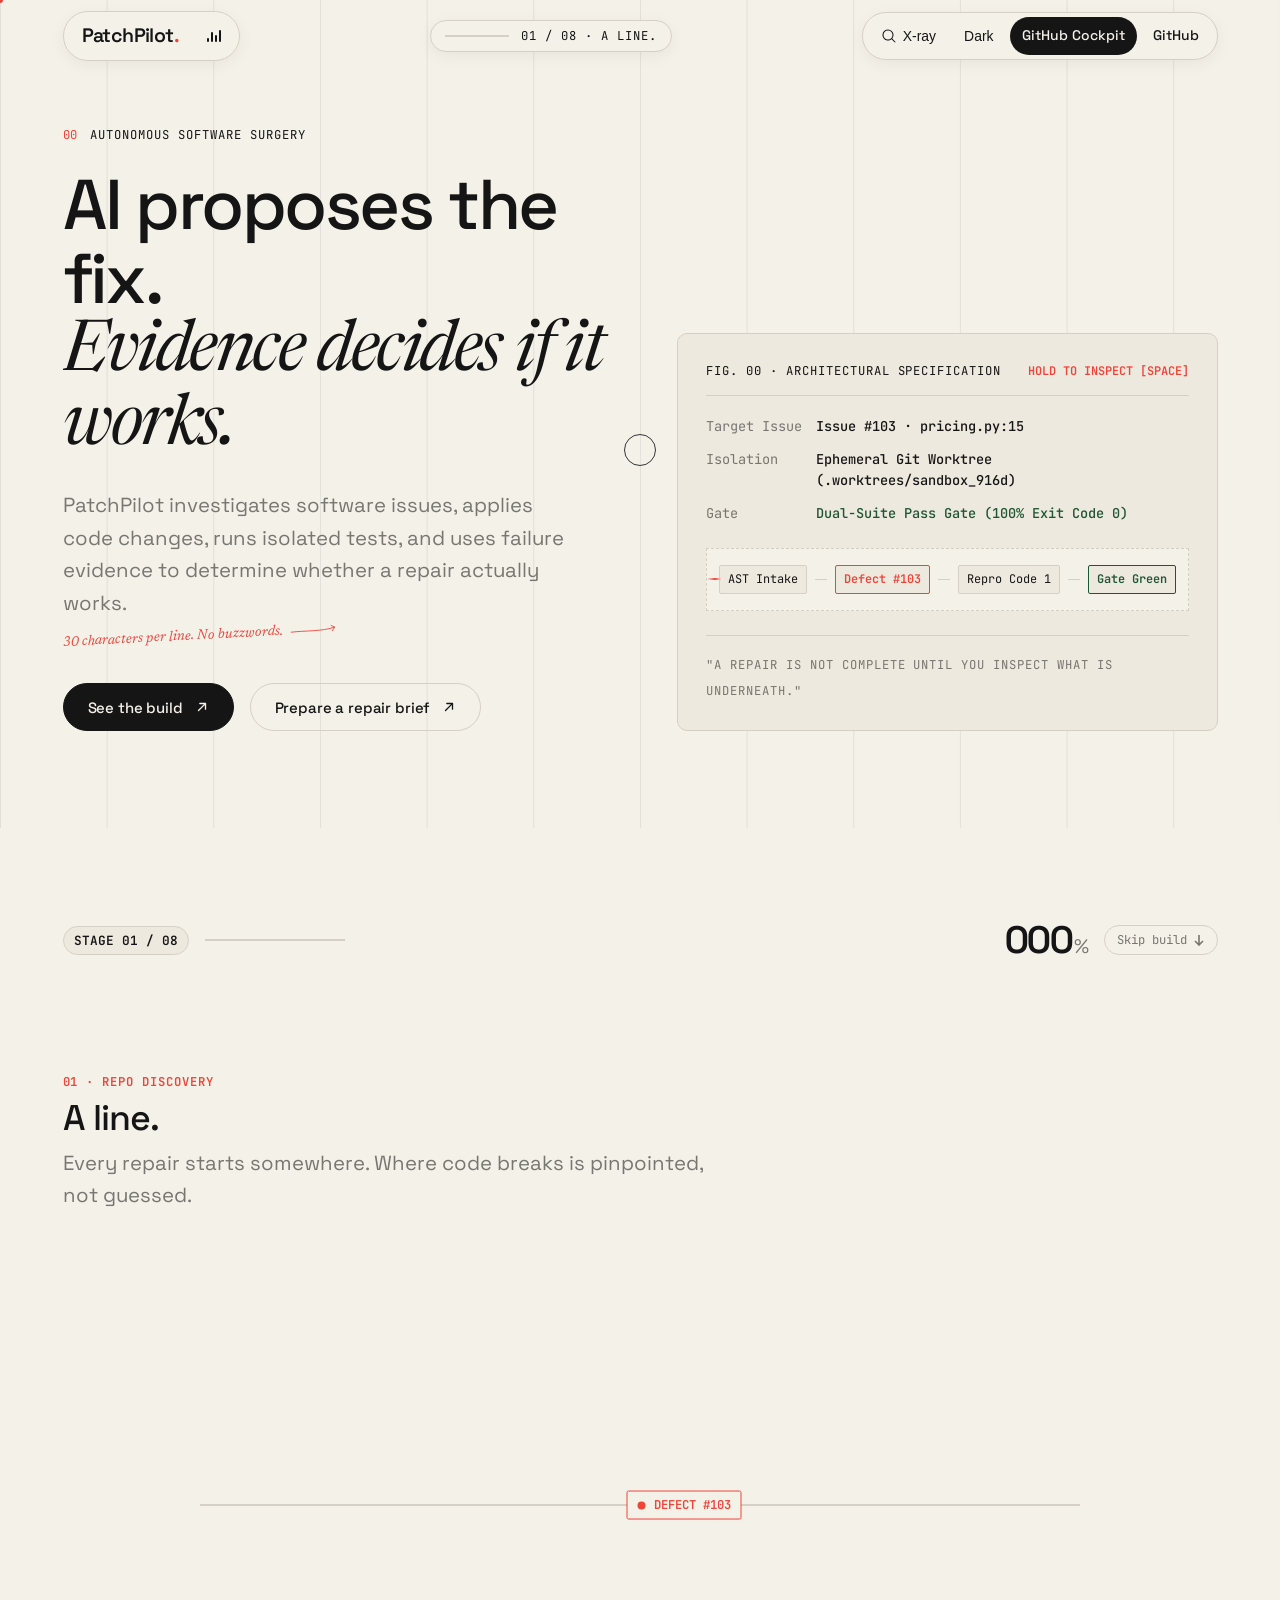
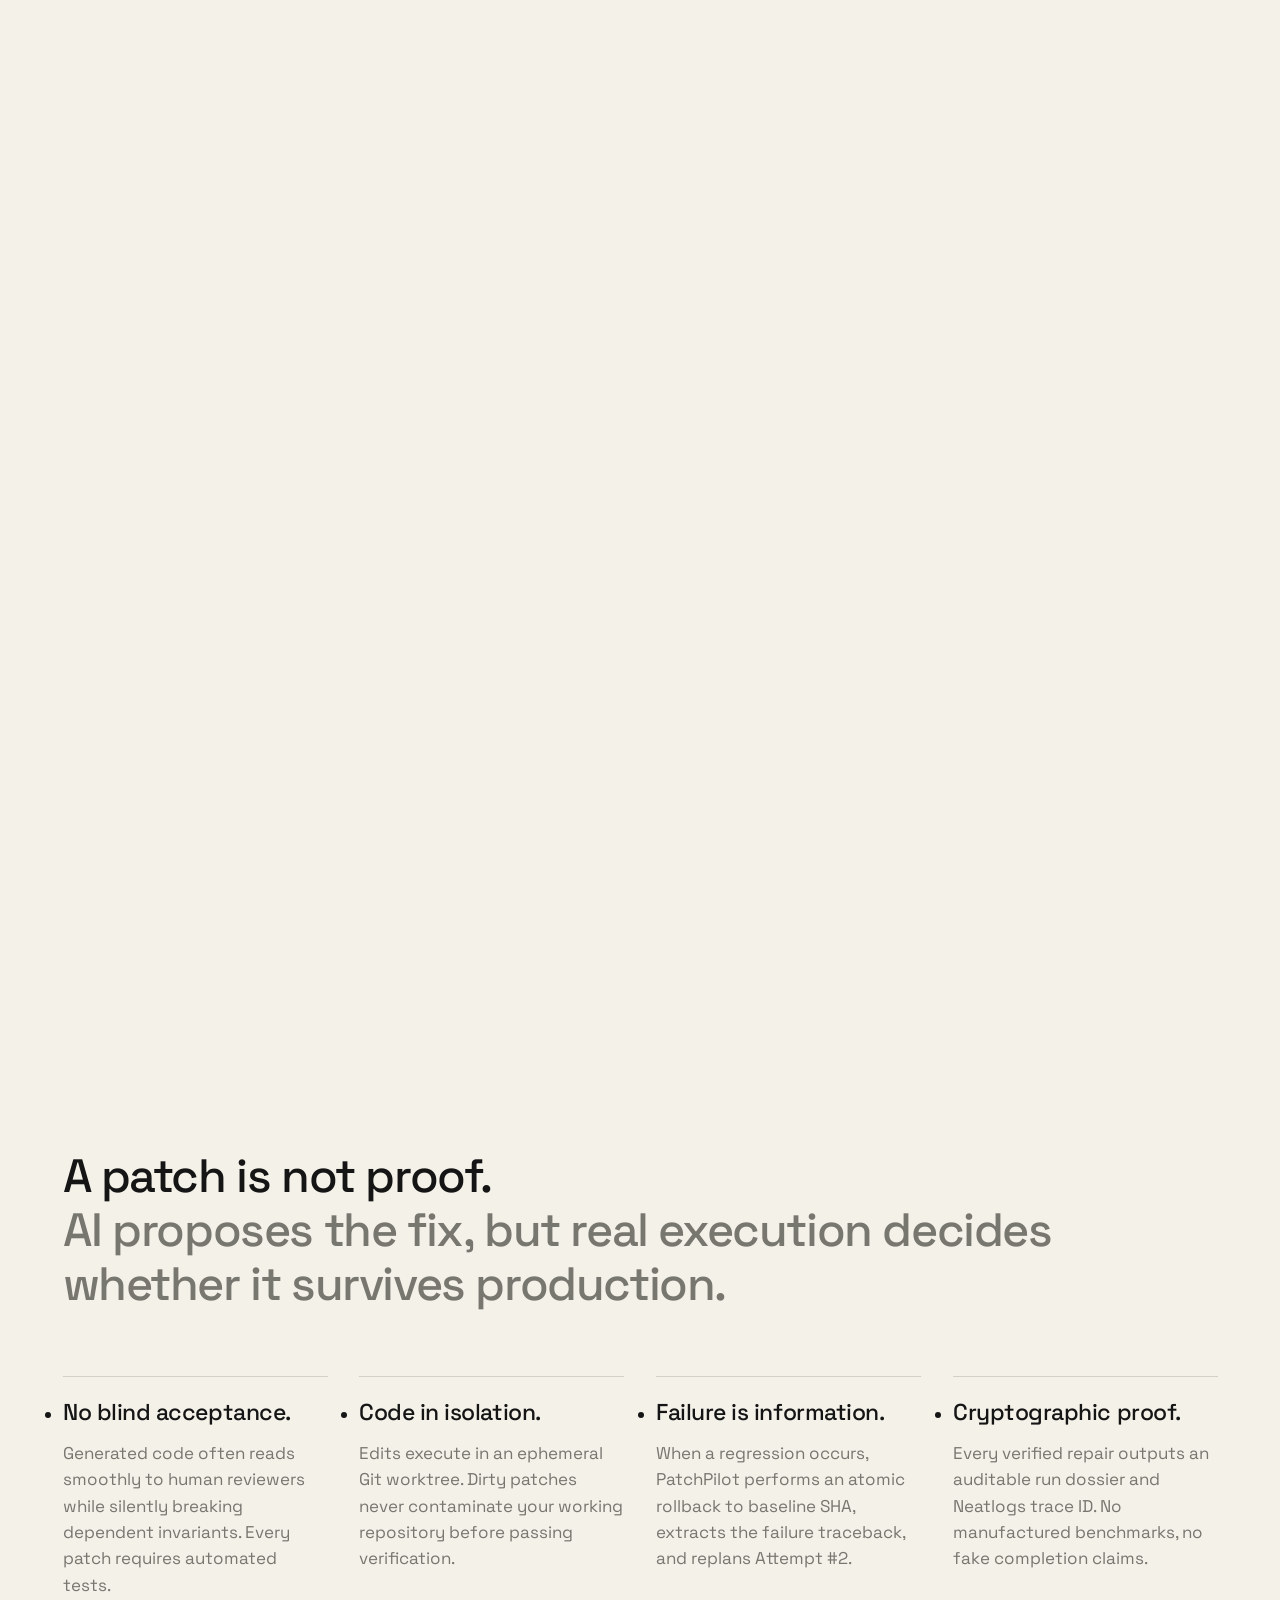
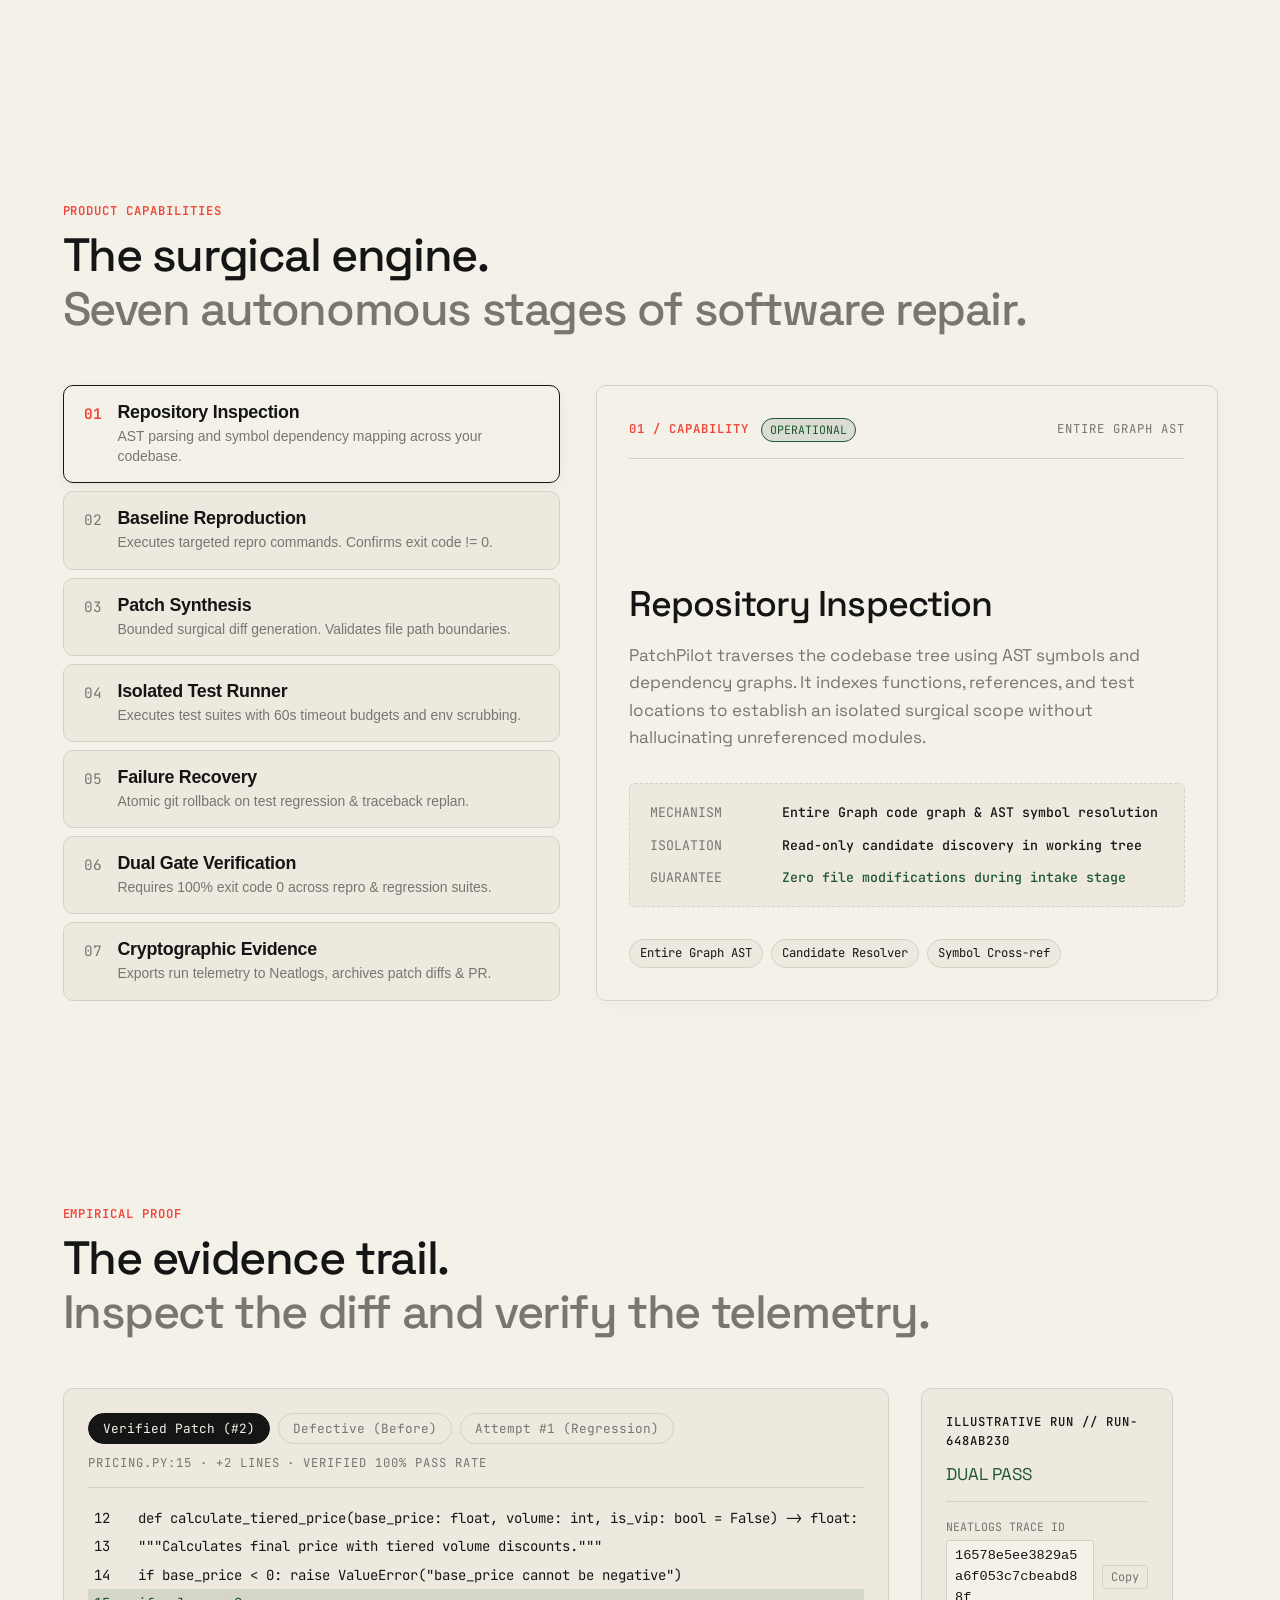
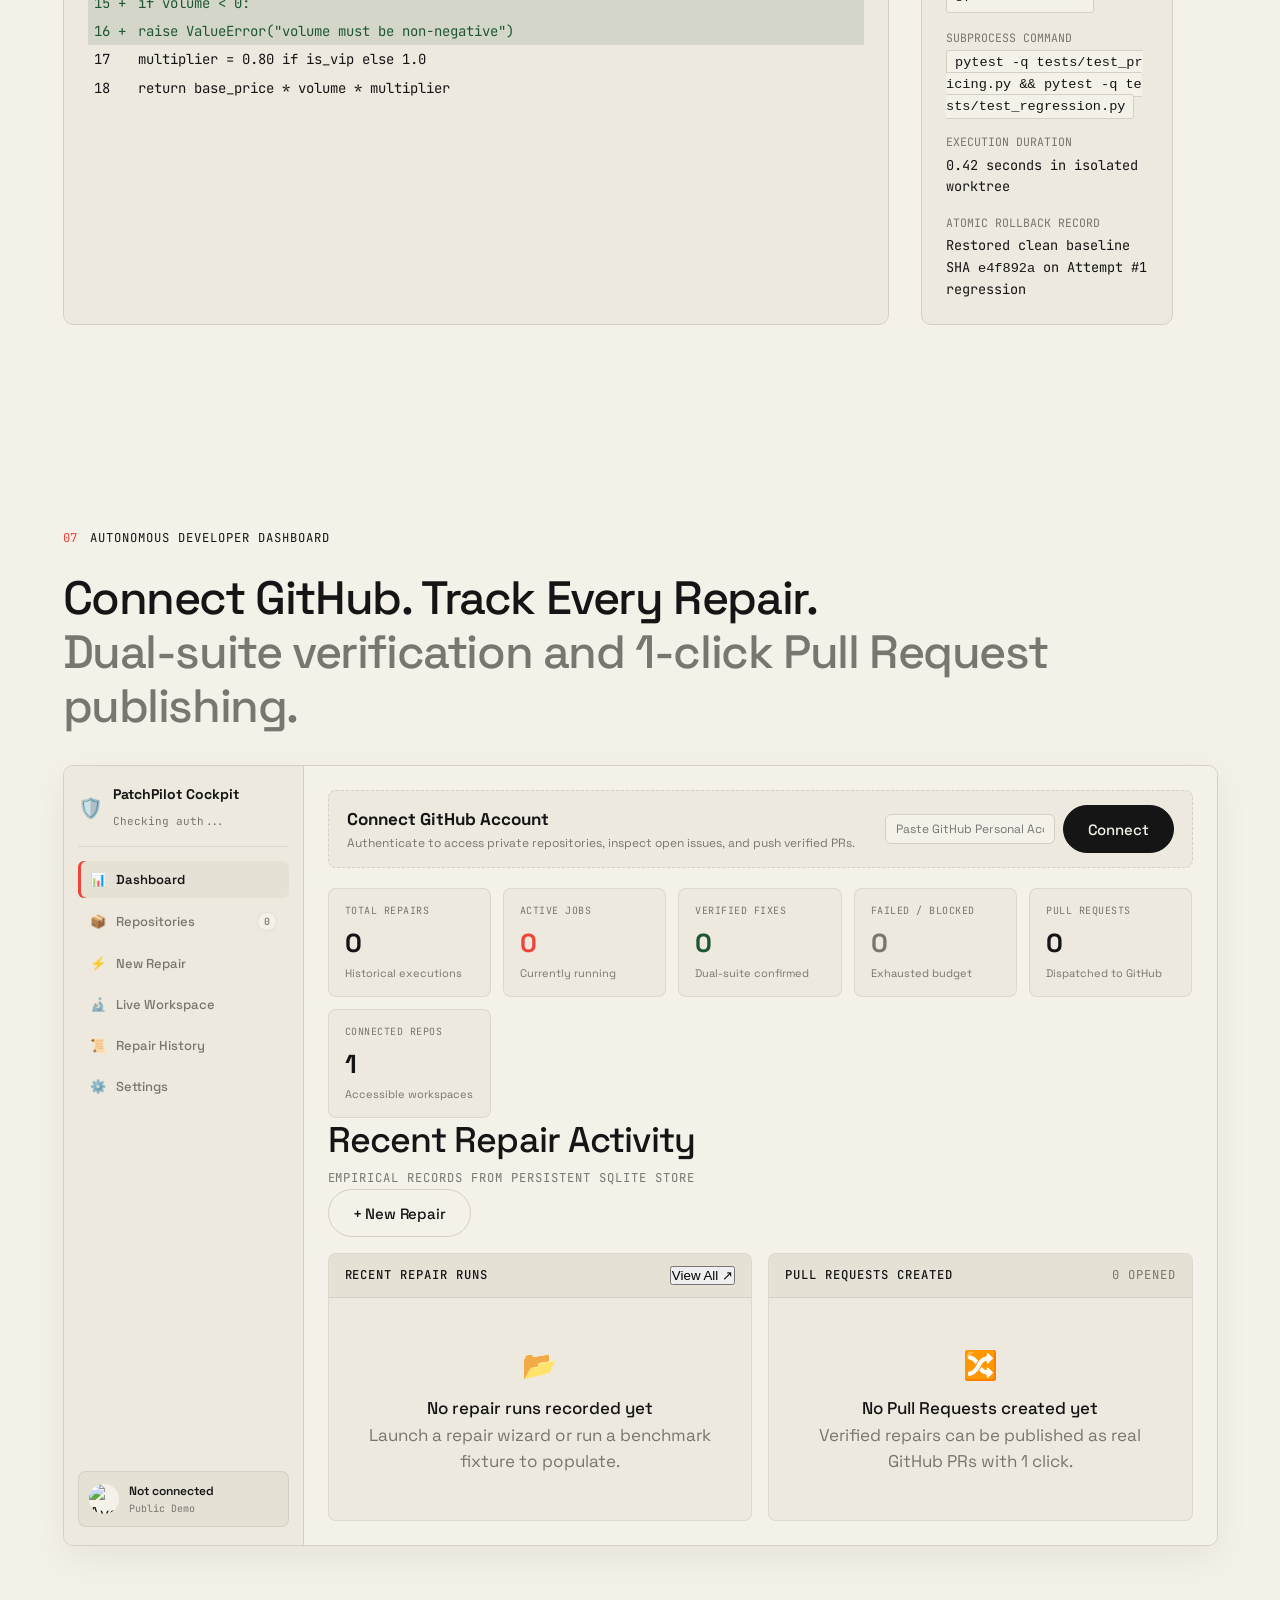
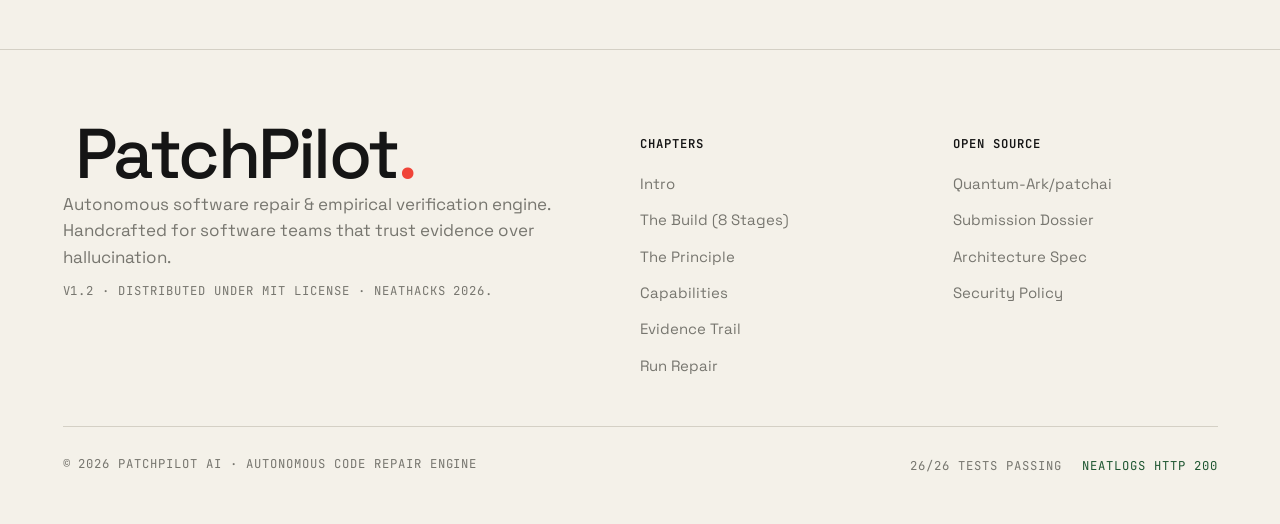
==== commit 84ab8c60: "fix: autonomous repair by PatchPilot AI for patchpilot/fix-case_1-41fea3" ====
--- a/web/index.html
+++ b/web/index.html
@@ -585,185 +585,688 @@
     </section>
 
     <!-- --------------------------------------------------------------------
-         PHASE 7 — AUTONOMOUS GITHUB COCKPIT & LIVE REPAIR DASHBOARD
+         PHASE 7 — AUTONOMOUS GITHUB DEVELOPER DASHBOARD & PR WORKBENCH
          -------------------------------------------------------------------- -->
-    <section class="shell section-pad" id="cockpit-dashboard-section" aria-labelledby="cockpit-title" data-inspect-label="cockpit-section">
-      <div class="section-header-block mb-10">
+    <section class="shell section-pad" id="cockpit-dashboard-section" aria-labelledby="dashboard-title" data-inspect-label="dashboard-workbench">
+      <div class="section-header-block mb-8">
         <div class="hero-eyebrow mb-2">
           <span class="measure text-accent">07</span>
-          <span class="measure">AUTONOMOUS GITHUB COCKPIT</span>
+          <span class="measure">AUTONOMOUS DEVELOPER DASHBOARD</span>
         </div>
-        <h2 class="display-2 max-w-[28ch]" id="cockpit-title">
-          Connect GitHub. Paste your Issue.<br>
-          <span class="text-secondary">Watch PatchPilot autonomously repair, verify, and raise the PR.</span>
+        <h2 class="display-2 max-w-[32ch]" id="dashboard-title">
+          Connect GitHub. Track Every Repair.<br>
+          <span class="text-secondary">Dual-suite verification and 1-click Pull Request publishing.</span>
         </h2>
       </div>
 
-      <!-- Cockpit Card Container -->
-      <div class="cockpit-card">
+      <!-- Main Developer Dashboard Container -->
+      <div class="dash-container" id="dash-container">
         
-        <!-- Top Toolbar: GitHub Connection & Presets -->
-        <div class="cockpit-toolbar">
-          <div class="cockpit-auth-row">
-            <div class="auth-input-wrap">
-              <span class="auth-icon">🐙</span>
-              <input type="password" id="github-token-input" class="field-input-sm" placeholder="GitHub Personal Access Token (optional for private/PR)" autocomplete="off">
-              <button type="button" class="btn-sm btn-secondary" id="btn-connect-token">Connect</button>
-            </div>
-            <div class="auth-status-badge" id="github-user-badge">
-              <span class="status-dot"></span>
-              <span id="github-user-label">Public / Demo Mode</span>
-            </div>
-          </div>
-
-          <!-- Presets for Instant 1-Click Verification -->
-          <div class="cockpit-presets-row">
-            <span class="measure text-secondary">Quick Fixtures:</span>
-            <button type="button" class="preset-pill active" id="btn-preset-case-1" data-preset="case_1">
-              Case 1: Logic Bug (ZeroDivision)
+        <!-- Sidebar Navigation -->
+        <aside class="dash-sidebar" id="dash-sidebar" aria-label="Dashboard Navigation">
+          <div class="dash-sidebar-header">
+            <span class="dash-brand-icon">🛡️</span>
+            <div class="dash-brand-meta">
+              <span class="dash-brand-title">PatchPilot Cockpit</span>
+              <span class="dash-brand-sub" id="dash-conn-status">Checking auth...</span>
+            </div>
+          </div>
+
+          <nav class="dash-nav-menu" role="tablist">
+            <button type="button" class="dash-nav-item active" id="tab-btn-overview" role="tab" aria-selected="true" data-tab="overview">
+              <span class="nav-icon">📊</span>
+              <span class="nav-text">Dashboard</span>
             </button>
-            <button type="button" class="preset-pill" id="btn-preset-case-2" data-preset="case_2">
-              Case 2: Boundary Bug (Pagination)
+
+            <button type="button" class="dash-nav-item" id="tab-btn-repos" role="tab" aria-selected="false" data-tab="repos">
+              <span class="nav-icon">📦</span>
+              <span class="nav-text">Repositories</span>
+              <span class="nav-badge" id="badge-repo-count">0</span>
             </button>
-            <button type="button" class="preset-pill" id="btn-preset-case-3" data-preset="case_3">
-              Case 3: Regression Recovery (Multi-Attempt)
+
+            <button type="button" class="dash-nav-item" id="tab-btn-wizard" role="tab" aria-selected="false" data-tab="wizard">
+              <span class="nav-icon">⚡</span>
+              <span class="nav-text">New Repair</span>
             </button>
-          </div>
-        </div>
-
-        <!-- Intake Bar: Issue URL & Launch Button -->
-        <div class="cockpit-intake-bar">
-          <div class="intake-input-wrap">
-            <label for="cockpit-issue-url" class="sr-only">GitHub Issue URL</label>
-            <input type="url" id="cockpit-issue-url" class="cockpit-url-input" 
-              placeholder="https://github.com/Quantum-Ark/patchai/issues/101 or select a quick fixture above" 
-              value="https://github.com/Quantum-Ark/patchai/issues/101">
-          </div>
-          <button type="button" class="btn btn-primary btn-cockpit-launch" id="btn-launch-cockpit-repair">
-            <span class="btn-glow" aria-hidden="true"></span>
-            <span id="btn-launch-label">⚡ Launch Autonomous Repair</span>
-          </button>
-        </div>
-
-        <!-- 7-Stage Process Lifecycle Pipeline Tracker -->
-        <div class="cockpit-pipeline-tracker" id="cockpit-pipeline-tracker">
-          <div class="pipeline-step" id="step-intake" data-step="INTAKE">
-            <div class="step-num">01</div>
-            <div class="step-label">INTAKE</div>
-            <div class="step-desc">Issue Ingested</div>
-          </div>
-          <div class="pipeline-divider"></div>
-          <div class="pipeline-step" id="step-investigating" data-step="INVESTIGATING">
-            <div class="step-num">02</div>
-            <div class="step-label">INVESTIGATE</div>
-            <div class="step-desc">AST Code Graph</div>
-          </div>
-          <div class="pipeline-divider"></div>
-          <div class="pipeline-step" id="step-reproducing" data-step="REPRODUCING">
-            <div class="step-num">03</div>
-            <div class="step-label">REPRODUCE</div>
-            <div class="step-desc">Baseline Failure</div>
-          </div>
-          <div class="pipeline-divider"></div>
-          <div class="pipeline-step" id="step-patching" data-step="PATCHING">
-            <div class="step-num">04</div>
-            <div class="step-label">PATCH</div>
-            <div class="step-desc">Unified Diff Fix</div>
-          </div>
-          <div class="pipeline-divider"></div>
-          <div class="pipeline-step" id="step-testing" data-step="TESTING">
-            <div class="step-num">05</div>
-            <div class="step-label">TEST</div>
-            <div class="step-desc">Subprocess Isolation</div>
-          </div>
-          <div class="pipeline-divider"></div>
-          <div class="pipeline-step" id="step-evaluating" data-step="EVALUATING">
-            <div class="step-num">06</div>
-            <div class="step-label">GUARD</div>
-            <div class="step-desc">Regression Shield</div>
-          </div>
-          <div class="pipeline-divider"></div>
-          <div class="pipeline-step" id="step-verified" data-step="VERIFIED">
-            <div class="step-num">07</div>
-            <div class="step-label">VERIFIED</div>
-            <div class="step-desc">Dual Pass Proof</div>
-          </div>
-        </div>
-
-        <!-- Dual-Pane Live Execution Workspace -->
-        <div class="cockpit-workspace-grid">
-          
-          <!-- Left: Streaming Live Terminal -->
-          <div class="terminal-card">
-            <div class="terminal-bar">
-              <span class="terminal-dots"><i></i><i></i><i></i></span>
-              <span class="terminal-title" id="terminal-status-title">patchpilot-orchestrator · live</span>
-              <span class="terminal-live-badge" id="terminal-live-pulse">READY</span>
-            </div>
-            <div class="terminal-code-body" id="cockpit-terminal-logs">
-              <div class="term-line"><span class="term-dim">[SYSTEM] PatchPilot AI Orchestrator initialized.</span></div>
-              <div class="term-line"><span class="term-dim">[NEATLOGS] Live telemetry pipeline active (https://ingest.neatlogs.com/v1/trace).</span></div>
-              <div class="term-line"><span class="term-dim">[ENTIRE] Session tracker attached (962e40f4-2378-4cff-8c3c-c3802c4a26da).</span></div>
-              <div class="term-line"><span class="term-highlight">&gt; Select a benchmark fixture or enter a GitHub issue link above to begin.</span></div>
-            </div>
-          </div>
-
-          <!-- Right: Interactive Unified Diff & Verification Proof -->
-          <div class="diff-card">
-            <div class="diff-card-header">
-              <span class="measure font-medium" id="diff-card-title">UNIFIED DIFF // EVIDENCE</span>
-              <div class="diff-badges" id="diff-badges">
-                <span class="badge-proof badge-neutral" id="badge-acceptance">Acceptance: Pending</span>
-                <span class="badge-proof badge-neutral" id="badge-regression">Regression: Pending</span>
-              </div>
-            </div>
-            <div class="diff-code-body" id="cockpit-diff-body">
-              <div class="diff-placeholder">
-                <span class="diff-placeholder-icon">🛡️</span>
-                <p>Run a repair to generate verified code diff.</p>
-                <p class="text-xs text-secondary">Fixes are strictly gated on passing both acceptance &amp; regression suites.</p>
-              </div>
-            </div>
-          </div>
-
-        </div>
-
-        <!-- Pull Request (PR) Raise Station -->
-        <div class="cockpit-pr-station" id="cockpit-pr-station">
-          <div class="pr-station-header">
-            <div>
-              <span class="measure text-accent font-semibold">STAGE 08 // AUDITED EVIDENCE DISPATCH</span>
-              <h3 class="display-3 mt-1" id="pr-station-title">Fix Verified. Ready to Open GitHub Pull Request.</h3>
-            </div>
-            <div class="pr-telemetry-badge" id="pr-trace-badge">
-              <span class="measure text-secondary">Neatlogs Trace:</span>
-              <code id="pr-trace-val">Local Verified</code>
-            </div>
-          </div>
-
-          <div class="pr-details-box">
-            <div class="pr-row">
-              <span class="pr-label">Target Branch:</span>
-              <code class="pr-code" id="pr-branch-val">patchpilot/fix-issue-101</code>
-            </div>
-            <div class="pr-row">
-              <span class="pr-label">PR Title:</span>
-              <span class="pr-title-text" id="pr-title-val">fix: Autonomous verified patch by PatchPilot AI</span>
-            </div>
-          </div>
-
-          <div class="pr-actions-bar">
-            <button type="button" class="btn btn-primary" id="btn-raise-github-pr">
-              <span class="btn-glow" aria-hidden="true"></span>
-              <span id="btn-raise-pr-label">🚀 Raise Pull Request on GitHub</span>
+
+            <button type="button" class="dash-nav-item" id="tab-btn-workspace" role="tab" aria-selected="false" data-tab="workspace">
+              <span class="nav-icon">🔬</span>
+              <span class="nav-text">Live Workspace</span>
+              <span class="pulse-dot" id="live-pulse-dot" style="display:none;"></span>
             </button>
-            <a href="#" target="_blank" rel="noopener noreferrer" class="btn btn-secondary" id="btn-open-pr-external" style="display:none;">
-              <span>Open PR on GitHub ↗</span>
-            </a>
-            <span class="measure text-secondary" id="pr-feedback-text">Automated diff, reproduction logs, and test evidence attached.</span>
-          </div>
-        </div>
-
+
+            <button type="button" class="dash-nav-item" id="tab-btn-history" role="tab" aria-selected="false" data-tab="history">
+              <span class="nav-icon">📜</span>
+              <span class="nav-text">Repair History</span>
+            </button>
+
+            <button type="button" class="dash-nav-item" id="tab-btn-settings" role="tab" aria-selected="false" data-tab="settings">
+              <span class="nav-icon">⚙️</span>
+              <span class="nav-text">Settings</span>
+            </button>
+          </nav>
+
+          <!-- Connected User Profile Widget -->
+          <div class="dash-user-widget" id="dash-user-widget">
+            <div class="dash-user-avatar-wrap">
+              <img src="https://github.githubassets.com/images/modules/logos_page/GitHub-Mark.png" alt="Avatar" id="dash-user-avatar" class="dash-avatar-img">
+            </div>
+            <div class="dash-user-info">
+              <span class="dash-user-name" id="dash-user-name">Not connected</span>
+              <span class="dash-user-token" id="dash-user-token">Public Demo</span>
+            </div>
+            <button type="button" class="btn-icon-disconnect" id="btn-dash-disconnect" title="Disconnect GitHub" style="display:none;">
+              ✕
+            </button>
+          </div>
+        </aside>
+
+        <!-- Main Views Body -->
+        <main class="dash-main" id="dash-main">
+
+          <!-- =================================================================
+               VIEW 1: DASHBOARD OVERVIEW (HOME)
+               ================================================================= -->
+          <section class="dash-view active" id="view-overview" role="tabpanel" aria-labelledby="tab-btn-overview">
+            
+            <!-- Quick Connect Bar if unauthenticated -->
+            <div class="dash-banner-auth" id="dash-banner-auth">
+              <div class="banner-auth-text">
+                <strong>Connect GitHub Account</strong>
+                <p>Authenticate to access private repositories, inspect open issues, and push verified PRs.</p>
+              </div>
+              <div class="banner-auth-form">
+                <input type="password" id="input-quick-token" class="dash-input-sm" placeholder="Paste GitHub Personal Access Token (repo scope)" autocomplete="off">
+                <button type="button" class="btn btn-primary btn-sm" id="btn-quick-connect">Connect</button>
+              </div>
+            </div>
+
+            <!-- KPI Metric Cards Grid (From Real SQLite DB) -->
+            <div class="dash-kpi-grid">
+              <div class="kpi-card">
+                <div class="kpi-label">TOTAL REPAIRS</div>
+                <div class="kpi-val" id="kpi-total-runs">0</div>
+                <div class="kpi-sub text-secondary">Historical executions</div>
+              </div>
+              <div class="kpi-card">
+                <div class="kpi-label">ACTIVE JOBS</div>
+                <div class="kpi-val text-accent" id="kpi-running-jobs">0</div>
+                <div class="kpi-sub text-secondary">Currently running</div>
+              </div>
+              <div class="kpi-card">
+                <div class="kpi-label">VERIFIED FIXES</div>
+                <div class="kpi-val text-verified" id="kpi-verified-repairs">0</div>
+                <div class="kpi-sub text-secondary">Dual-suite confirmed</div>
+              </div>
+              <div class="kpi-card">
+                <div class="kpi-label">FAILED / BLOCKED</div>
+                <div class="kpi-val text-secondary" id="kpi-failed-repairs">0</div>
+                <div class="kpi-sub text-secondary">Exhausted budget</div>
+              </div>
+              <div class="kpi-card">
+                <div class="kpi-label">PULL REQUESTS</div>
+                <div class="kpi-val" id="kpi-total-prs">0</div>
+                <div class="kpi-sub text-secondary">Dispatched to GitHub</div>
+              </div>
+              <div class="kpi-card">
+                <div class="kpi-label">CONNECTED REPOS</div>
+                <div class="kpi-val" id="kpi-active-repos">1</div>
+                <div class="kpi-sub text-secondary">Accessible workspaces</div>
+              </div>
+            </div>
+
+            <!-- Action Quick-Launch Row -->
+            <div class="dash-quick-row mt-6">
+              <div class="quick-title-wrap">
+                <h3 class="display-3">Recent Repair Activity</h3>
+                <span class="measure text-secondary">Empirical records from persistent SQLite store</span>
+              </div>
+              <div class="quick-btns">
+                <button type="button" class="btn btn-secondary btn-sm" id="btn-goto-wizard">
+                  <span>+ New Repair</span>
+                </button>
+              </div>
+            </div>
+
+            <!-- Two-Column Grid: Recent Runs & Pull Requests -->
+            <div class="dash-split-grid mt-4">
+              
+              <!-- Recent Runs Table -->
+              <div class="dash-panel">
+                <div class="panel-header">
+                  <span class="measure font-medium">RECENT REPAIR RUNS</span>
+                  <button type="button" class="btn-link-sm" id="btn-see-all-runs">View All ↗</button>
+                </div>
+                <div class="panel-body" id="overview-recent-runs">
+                  <!-- Dynamically rendered or empty state -->
+                  <div class="dash-empty-state">
+                    <span class="empty-icon">📂</span>
+                    <p class="font-medium">No repair runs recorded yet</p>
+                    <p class="text-sm text-secondary">Launch a repair wizard or run a benchmark fixture to populate.</p>
+                  </div>
+                </div>
+              </div>
+
+              <!-- Created Pull Requests -->
+              <div class="dash-panel">
+                <div class="panel-header">
+                  <span class="measure font-medium">PULL REQUESTS CREATED</span>
+                  <span class="measure text-secondary" id="overview-prs-count">0 Opened</span>
+                </div>
+                <div class="panel-body" id="overview-prs-list">
+                  <div class="dash-empty-state">
+                    <span class="empty-icon">🔀</span>
+                    <p class="font-medium">No Pull Requests created yet</p>
+                    <p class="text-sm text-secondary">Verified repairs can be published as real GitHub PRs with 1 click.</p>
+                  </div>
+                </div>
+              </div>
+
+            </div>
+          </section>
+
+          <!-- =================================================================
+               VIEW 2: REPOSITORIES BROWSER
+               ================================================================= -->
+          <section class="dash-view" id="view-repos" role="tabpanel" aria-labelledby="tab-btn-repos">
+            <div class="view-header">
+              <div>
+                <h3 class="display-3">Connected Repositories</h3>
+                <p class="text-secondary text-sm">Select an accessible repository to inspect issues or trigger repairs.</p>
+              </div>
+              <div class="repo-search-wrap">
+                <input type="text" id="repo-search-input" class="dash-input-sm" placeholder="Search repositories...">
+                <button type="button" class="btn btn-secondary btn-sm" id="btn-refresh-repos">↻ Refresh</button>
+              </div>
+            </div>
+
+            <!-- Repositories List Grid -->
+            <div class="repos-grid mt-6" id="repos-grid">
+              <!-- Dynamically populated from /api/github/repos -->
+              <div class="dash-loading-card">
+                <span>Loading repositories from GitHub...</span>
+              </div>
+            </div>
+
+            <!-- Issues Drawer (Appears when repository selected) -->
+            <div class="repo-issues-panel mt-8" id="repo-issues-panel" style="display:none;">
+              <div class="panel-header">
+                <div>
+                  <span class="measure text-accent font-semibold">SELECTED REPOSITORY</span>
+                  <h4 class="display-3" id="selected-repo-title">owner/repo</h4>
+                </div>
+                <button type="button" class="btn-close-sm" id="btn-close-issues">✕ Close</button>
+              </div>
+              <div class="panel-body mt-4" id="selected-repo-issues-list">
+                <div class="dash-loading-card">Loading repository issues...</div>
+              </div>
+            </div>
+          </section>
+
+          <!-- =================================================================
+               VIEW 3: NEW REPAIR WIZARD (5 STEPS)
+               ================================================================= -->
+          <section class="dash-view" id="view-wizard" role="tabpanel" aria-labelledby="tab-btn-wizard">
+            <div class="view-header">
+              <div>
+                <h3 class="display-3">Autonomous Repair Wizard</h3>
+                <p class="text-secondary text-sm">Configure defect intake, baseline reproduction, and test constraints before execution.</p>
+              </div>
+            </div>
+
+            <!-- Quick Benchmark Presets Banner -->
+            <div class="wizard-presets-box mt-4">
+              <span class="measure text-secondary">Instant Curated Benchmarks:</span>
+              <div class="presets-btn-group">
+                <button type="button" class="preset-pill active" id="btn-wizard-case-1" data-preset="case_1">
+                  Case 1: Logic Bug (ZeroDivision)
+                </button>
+                <button type="button" class="preset-pill" id="btn-wizard-case-2" data-preset="case_2">
+                  Case 2: Boundary Bug (Paginator)
+                </button>
+                <button type="button" class="preset-pill" id="btn-wizard-case-3" data-preset="case_3">
+                  Case 3: Regression Recovery (Multi-Attempt)
+                </button>
+              </div>
+            </div>
+
+            <!-- 5-Step Form Container -->
+            <div class="wizard-steps-container mt-6">
+              
+              <!-- Step 1: Select Repository -->
+              <div class="wizard-step-card">
+                <div class="wizard-step-header">
+                  <span class="step-badge">STEP 01</span>
+                  <h4>Target Repository</h4>
+                </div>
+                <div class="wizard-step-content">
+                  <div class="form-row-grid">
+                    <div class="form-field">
+                      <label for="wizard-repo-select">Connected Repository</label>
+                      <select id="wizard-repo-select" class="dash-select">
+                        <option value="Quantum-Ark/patchai">Quantum-Ark/patchai (Current Workspace)</option>
+                      </select>
+                    </div>
+                    <div class="form-field">
+                      <label for="wizard-target-branch">Target Base Branch</label>
+                      <input type="text" id="wizard-target-branch" class="dash-input" value="main">
+                    </div>
+                  </div>
+                </div>
+              </div>
+
+              <!-- Step 2: Choose Issue or Defect Description -->
+              <div class="wizard-step-card">
+                <div class="wizard-step-header">
+                  <span class="step-badge">STEP 02</span>
+                  <h4>Defect Details &amp; Issue</h4>
+                </div>
+                <div class="wizard-step-content">
+                  <div class="form-field">
+                    <label for="wizard-issue-url">GitHub Issue URL (Optional)</label>
+                    <div class="input-with-button">
+                      <input type="url" id="wizard-issue-url" class="dash-input" placeholder="https://github.com/Quantum-Ark/patchai/issues/101">
+                      <button type="button" class="btn btn-secondary btn-sm" id="btn-fetch-wizard-issue">Fetch</button>
+                    </div>
+                  </div>
+                  <div class="form-field mt-3">
+                    <label for="wizard-issue-title">Issue Title / Summary</label>
+                    <input type="text" id="wizard-issue-title" class="dash-input" value="ZeroDivisionError in compute_metrics when dataset is empty">
+                  </div>
+                  <div class="form-field mt-3">
+                    <label for="wizard-issue-body">Issue Description &amp; Stacktrace</label>
+                    <textarea id="wizard-issue-body" class="dash-textarea" rows="3">Target file: calc.py. Division by zero when y=0 in compute_metrics.</textarea>
+                  </div>
+                </div>
+              </div>
+
+              <!-- Step 3: Acceptance Criteria & Test Command -->
+              <div class="wizard-step-card">
+                <div class="wizard-step-header">
+                  <span class="step-badge">STEP 03</span>
+                  <h4>Acceptance Criteria &amp; Reproduction Command</h4>
+                </div>
+                <div class="wizard-step-content">
+                  <div class="form-row-grid">
+                    <div class="form-field">
+                      <label for="wizard-repro-cmd">Reproduction / Test Command</label>
+                      <input type="text" id="wizard-repro-cmd" class="dash-input" value="pytest tests/test_calc.py -v">
+                      <span class="field-hint">Executed in subprocess to confirm baseline failure and verify patch.</span>
+                    </div>
+                    <div class="form-field">
+                      <label for="wizard-regression-cmd">Regression Suite Command (Optional)</label>
+                      <input type="text" id="wizard-regression-cmd" class="dash-input" value="pytest tests/ -v">
+                      <span class="field-hint">Guards against unintended behavior changes.</span>
+                    </div>
+                  </div>
+                </div>
+              </div>
+
+              <!-- Step 4: Execution Review & Constraints -->
+              <div class="wizard-step-card">
+                <div class="wizard-step-header">
+                  <span class="step-badge">STEP 04</span>
+                  <h4>Execution Review &amp; Safety Constraints</h4>
+                </div>
+                <div class="wizard-step-content">
+                  <div class="review-meta-box">
+                    <div class="review-item">
+                      <span class="review-label">Execution Environment:</span>
+                      <span class="review-val">Isolated Worktree / Temporary Sandbox</span>
+                    </div>
+                    <div class="review-item">
+                      <span class="review-label">State Machine:</span>
+                      <span class="review-val">Strict 7-Stage Progression with Atomic Rollback</span>
+                    </div>
+                    <div class="review-item">
+                      <span class="review-label">Dual-Suite Gate:</span>
+                      <span class="review-val">PR creation strictly requires Acceptance + Regression passes</span>
+                    </div>
+                  </div>
+                </div>
+              </div>
+
+              <!-- Step 5: Start Repair Action -->
+              <div class="wizard-action-bar mt-6">
+                <button type="button" class="btn btn-primary btn-lg" id="btn-start-wizard-repair">
+                  <span class="btn-glow" aria-hidden="true"></span>
+                  <span id="btn-wizard-launch-text">⚡ Start Autonomous Repair</span>
+                </button>
+                <span class="measure text-secondary ml-4">Repair job will be dispatched asynchronously to the orchestrator.</span>
+              </div>
+
+            </div>
+          </section>
+
+          <!-- =================================================================
+               VIEW 4: LIVE WORKSPACE (7-STAGE TRACKER, LOGS, DIFF & PR STATION)
+               ================================================================= -->
+          <section class="dash-view" id="view-workspace" role="tabpanel" aria-labelledby="tab-btn-workspace">
+            
+            <!-- Live Run Metadata Header -->
+            <div class="workspace-header-bar">
+              <div class="workspace-meta-left">
+                <div class="run-id-pill" id="ws-run-id-pill">RUN-ID: None</div>
+                <span class="repo-tag" id="ws-repo-tag">Quantum-Ark/patchai</span>
+                <span class="branch-tag" id="ws-branch-tag">main</span>
+              </div>
+              <div class="workspace-meta-right">
+                <span class="measure text-secondary">Elapsed:</span>
+                <span class="timer-ticker" id="ws-timer-ticker">00:00s</span>
+                <span class="status-badge status-idle" id="ws-status-badge">READY</span>
+              </div>
+            </div>
+
+            <!-- Issue Title Banner -->
+            <div class="workspace-issue-banner mt-3">
+              <span class="measure text-secondary" id="ws-issue-id-label">Issue #101:</span>
+              <h4 class="workspace-issue-title" id="ws-issue-title">Autonomous repair task waiting for dispatch</h4>
+            </div>
+
+            <!-- 7-Stage Process Lifecycle Pipeline Tracker -->
+            <div class="cockpit-pipeline-tracker mt-5" id="ws-pipeline-tracker">
+              <div class="pipeline-step" id="step-intake" data-step="INTAKE">
+                <div class="step-num">01</div>
+                <div class="step-label">INTAKE</div>
+                <div class="step-desc">Issue Ingested</div>
+              </div>
+              <div class="pipeline-divider"></div>
+              <div class="pipeline-step" id="step-investigating" data-step="INVESTIGATING">
+                <div class="step-num">02</div>
+                <div class="step-label">INVESTIGATE</div>
+                <div class="step-desc">Code Analysis</div>
+              </div>
+              <div class="pipeline-divider"></div>
+              <div class="pipeline-step" id="step-reproducing" data-step="REPRODUCING">
+                <div class="step-num">03</div>
+                <div class="step-label">REPRODUCE</div>
+                <div class="step-desc">Baseline Failure</div>
+              </div>
+              <div class="pipeline-divider"></div>
+              <div class="pipeline-step" id="step-patching" data-step="PATCHING">
+                <div class="step-num">04</div>
+                <div class="step-label">PATCH</div>
+                <div class="step-desc">Unified Diff Fix</div>
+              </div>
+              <div class="pipeline-divider"></div>
+              <div class="pipeline-step" id="step-testing" data-step="TESTING">
+                <div class="step-num">05</div>
+                <div class="step-label">TEST</div>
+                <div class="step-desc">Subprocess Isolation</div>
+              </div>
+              <div class="pipeline-divider"></div>
+              <div class="pipeline-step" id="step-evaluating" data-step="EVALUATING">
+                <div class="step-num">06</div>
+                <div class="step-label">GUARD</div>
+                <div class="step-desc">Regression Shield</div>
+              </div>
+              <div class="pipeline-divider"></div>
+              <div class="pipeline-step" id="step-verified" data-step="VERIFIED">
+                <div class="step-num">07</div>
+                <div class="step-label">VERIFIED</div>
+                <div class="step-desc">Dual Pass Proof</div>
+              </div>
+            </div>
+
+            <!-- Dual-Pane Live Execution Workspace Grid -->
+            <div class="cockpit-workspace-grid mt-6">
+              
+              <!-- Left: Real-time Terminal Stream -->
+              <div class="terminal-card">
+                <div class="terminal-bar">
+                  <span class="terminal-dots"><i></i><i></i><i></i></span>
+                  <span class="terminal-title" id="terminal-status-title">patchpilot-orchestrator · real-time log</span>
+                  <span class="terminal-live-badge" id="terminal-live-pulse">IDLE</span>
+                </div>
+                <div class="terminal-code-body" id="cockpit-terminal-logs">
+                  <div class="term-line"><span class="term-dim">[SYSTEM] PatchPilot AI Orchestrator initialized.</span></div>
+                  <div class="term-line"><span class="term-dim">[DB] SQLite persistence active (.patchpilot_state.db).</span></div>
+                  <div class="term-line"><span class="term-highlight">&gt; Select or launch a repair run to stream live execution events.</span></div>
+                </div>
+              </div>
+
+              <!-- Right: Interactive Unified Diff & Verification Proof -->
+              <div class="diff-card">
+                <div class="diff-card-header">
+                  <span class="measure font-medium" id="diff-card-title">UNIFIED DIFF // EVIDENCE</span>
+                  <div class="diff-badges" id="diff-badges">
+                    <span class="badge-proof badge-neutral" id="badge-acceptance">Acceptance: Pending</span>
+                    <span class="badge-proof badge-neutral" id="badge-regression">Regression: Pending</span>
+                  </div>
+                </div>
+                <div class="diff-code-body" id="cockpit-diff-body">
+                  <div class="diff-placeholder">
+                    <span class="diff-placeholder-icon">🛡️</span>
+                    <p>Run a repair to generate verified code diff.</p>
+                    <p class="text-xs text-secondary">Fixes are strictly gated on passing both acceptance &amp; regression suites.</p>
+                  </div>
+                </div>
+              </div>
+
+            </div>
+
+            <!-- Pull Request Management & Safety Gate Station -->
+            <div class="cockpit-pr-station mt-8" id="cockpit-pr-station">
+              <div class="pr-station-header">
+                <div>
+                  <span class="measure text-accent font-semibold" id="pr-station-stage-label">STAGE 08 // AUDITED EVIDENCE DISPATCH</span>
+                  <h3 class="display-3 mt-1" id="pr-station-title">Fix Verified. Ready to Open GitHub Pull Request.</h3>
+                </div>
+                <div class="pr-telemetry-badge" id="pr-trace-badge">
+                  <span class="measure text-secondary">Neatlogs Trace:</span>
+                  <code id="pr-trace-val">Local Verified</code>
+                </div>
+              </div>
+
+              <!-- Safety Gate Warning Box (Shown when unverified) -->
+              <div class="safety-gate-warning-box" id="safety-gate-warning" style="display:none;">
+                <div class="safety-warning-icon">⚠️</div>
+                <div class="safety-warning-content">
+                  <strong>PULL REQUEST SAFETY GATE ACTIVE</strong>
+                  <p>This repair did not satisfy dual-suite verification. Standard PR publishing is disabled to prevent shipping broken code.</p>
+                  <label class="override-checkbox-wrap">
+                    <input type="checkbox" id="check-override-unverified">
+                    <span>I understand this patch failed verification and want to publish with an [UNVERIFIED] warning label.</span>
+                  </label>
+                </div>
+              </div>
+
+              <!-- PR Details Review Box -->
+              <div class="pr-details-box mt-4">
+                <div class="pr-row">
+                  <span class="pr-label">Target Repository:</span>
+                  <code class="pr-code" id="pr-repo-val">Quantum-Ark/patchai</code>
+                </div>
+                <div class="pr-row">
+                  <span class="pr-label">Base Branch:</span>
+                  <code class="pr-code" id="pr-base-val">main</code>
+                </div>
+                <div class="pr-row">
+                  <span class="pr-label">Source Branch:</span>
+                  <code class="pr-code" id="pr-branch-val">patchpilot/fix-101-a1b2c3</code>
+                </div>
+                <div class="pr-row">
+                  <span class="pr-label">PR Title:</span>
+                  <input type="text" id="pr-title-input" class="dash-input-sm" value="fix: Autonomous verified patch by PatchPilot AI">
+                </div>
+                <div class="pr-row">
+                  <span class="pr-label">Draft PR Option:</span>
+                  <label class="draft-checkbox-label">
+                    <input type="checkbox" id="check-pr-draft">
+                    <span>Create as GitHub Draft Pull Request</span>
+                  </label>
+                </div>
+              </div>
+
+              <div class="pr-actions-bar mt-5">
+                <button type="button" class="btn btn-primary" id="btn-raise-github-pr">
+                  <span class="btn-glow" aria-hidden="true"></span>
+                  <span id="btn-raise-pr-label">🚀 Raise Pull Request on GitHub</span>
+                </button>
+                <a href="#" target="_blank" rel="noopener noreferrer" class="btn btn-secondary" id="btn-open-pr-external" style="display:none;">
+                  <span>Open PR on GitHub ↗</span>
+                </a>
+                <button type="button" class="btn btn-secondary btn-sm" id="btn-download-report">
+                  <span>Download Report JSON</span>
+                </button>
+                <span class="measure text-secondary ml-3" id="pr-feedback-text">Pushes isolated branch and opens Pull Request via GitHub REST API.</span>
+              </div>
+            </div>
+
+          </section>
+
+          <!-- =================================================================
+               VIEW 5: SEARCHABLE REPAIR HISTORY
+               ================================================================= -->
+          <section class="dash-view" id="view-history" role="tabpanel" aria-labelledby="tab-btn-history">
+            <div class="view-header">
+              <div>
+                <h3 class="display-3">Repair Run History</h3>
+                <p class="text-secondary text-sm">Empirical record of all autonomous repairs, test outcomes, and Pull Requests.</p>
+              </div>
+              <div class="history-filter-bar">
+                <input type="text" id="history-search-input" class="dash-input-sm" placeholder="Search by issue or run ID...">
+                <select id="history-status-filter" class="dash-select-sm">
+                  <option value="">All Statuses</option>
+                  <option value="VERIFIED">Verified</option>
+                  <option value="FAILED">Failed</option>
+                  <option value="RUNNING">Running</option>
+                </select>
+                <button type="button" class="btn btn-secondary btn-sm" id="btn-refresh-history">↻ Refresh</button>
+              </div>
+            </div>
+
+            <!-- History Table -->
+            <div class="history-table-wrap mt-6">
+              <table class="dash-table" id="history-runs-table">
+                <thead>
+                  <tr>
+                    <th>RUN ID</th>
+                    <th>REPOSITORY</th>
+                    <th>ISSUE</th>
+                    <th>OUTCOME</th>
+                    <th>ATTEMPTS</th>
+                    <th>DURATION</th>
+                    <th>PULL REQUEST</th>
+                    <th>ACTIONS</th>
+                  </tr>
+                </thead>
+                <tbody id="history-runs-tbody">
+                  <!-- Dynamically rendered -->
+                  <tr>
+                    <td colspan="8" class="text-center text-secondary py-8">Loading history...</td>
+                  </tr>
+                </tbody>
+              </table>
+            </div>
+          </section>
+
+          <!-- =================================================================
+               VIEW 6: SETTINGS & INTEGRATIONS
+               ================================================================= -->
+          <section class="dash-view" id="view-settings" role="tabpanel" aria-labelledby="tab-btn-settings">
+            <div class="view-header">
+              <div>
+                <h3 class="display-3">Settings &amp; Integrations</h3>
+                <p class="text-secondary text-sm">Manage GitHub access, LLM providers, Neatlogs telemetry, and system health.</p>
+              </div>
+            </div>
+
+            <div class="settings-cards-grid mt-6">
+              
+              <!-- GitHub Integration Card -->
+              <div class="settings-card">
+                <div class="settings-card-header">
+                  <span class="settings-icon">🐙</span>
+                  <h4>GitHub Authentication</h4>
+                </div>
+                <div class="settings-card-body">
+                  <div class="settings-info-row">
+                    <span class="settings-label">Status:</span>
+                    <span class="status-chip" id="settings-gh-status">Checking...</span>
+                  </div>
+                  <div class="settings-info-row mt-2">
+                    <span class="settings-label">Account:</span>
+                    <span class="settings-val" id="settings-gh-username">Not connected</span>
+                  </div>
+                  <div class="settings-info-row mt-2">
+                    <span class="settings-label">Token:</span>
+                    <span class="settings-val font-mono" id="settings-gh-token">***</span>
+                  </div>
+                  <div class="settings-actions mt-4">
+                    <button type="button" class="btn btn-secondary btn-sm" id="btn-settings-disconnect">Disconnect Account</button>
+                  </div>
+                </div>
+              </div>
+
+              <!-- LLM Provider Readiness -->
+              <div class="settings-card">
+                <div class="settings-card-header">
+                  <span class="settings-icon">🧠</span>
+                  <h4>LLM Provider Readiness</h4>
+                </div>
+                <div class="settings-card-body">
+                  <div class="settings-info-row">
+                    <span class="settings-label">Default Model:</span>
+                    <span class="settings-val font-mono" id="settings-model-val">gpt-4o</span>
+                  </div>
+                  <div class="provider-status-list mt-3" id="settings-provider-list">
+                    <div class="prov-row"><span>OpenAI (GPT-4o)</span><span class="badge-proof badge-neutral" id="prov-openai">Detecting...</span></div>
+                    <div class="prov-row"><span>Google Gemini</span><span class="badge-proof badge-neutral" id="prov-gemini">Detecting...</span></div>
+                    <div class="prov-row"><span>Anthropic Claude</span><span class="badge-proof badge-neutral" id="prov-anthropic">Detecting...</span></div>
+                    <div class="prov-row"><span>Groq (Llama 3.3)</span><span class="badge-proof badge-neutral" id="prov-groq">Detecting...</span></div>
+                  </div>
+                </div>
+              </div>
+
+              <!-- Neatlogs Telemetry Health -->
+              <div class="settings-card">
+                <div class="settings-card-header">
+                  <span class="settings-icon">📡</span>
+                  <h4>Neatlogs Telemetry</h4>
+                </div>
+                <div class="settings-card-body">
+                  <div class="settings-info-row">
+                    <span class="settings-label">Ingest Pipeline:</span>
+                    <span class="settings-val font-mono">https://ingest.neatlogs.com/v1/trace</span>
+                  </div>
+                  <div class="settings-info-row mt-2">
+                    <span class="settings-label">Project ID:</span>
+                    <span class="settings-val font-mono" id="settings-neatlogs-project">Configured</span>
+                  </div>
+                  <div class="settings-info-row mt-2">
+                    <span class="settings-label">Health:</span>
+                    <span class="status-chip chip-green" id="settings-neatlogs-health">HTTP 200 Ready</span>
+                  </div>
+                </div>
+              </div>
+
+              <!-- Entire Code Graph Engine -->
+              <div class="settings-card">
+                <div class="settings-card-header">
+                  <span class="settings-icon">🗺️</span>
+                  <h4>Entire Code Graph Engine</h4>
+                </div>
+                <div class="settings-card-body">
+                  <div class="settings-info-row">
+                    <span class="settings-label">Code Graph:</span>
+                    <span class="status-chip chip-green" id="settings-entire-status">Installed (.entire)</span>
+                  </div>
+                  <div class="settings-info-row mt-2">
+                    <span class="settings-label">State Store:</span>
+                    <span class="settings-val font-mono">.patchpilot_state.db (SQLite WAL)</span>
+                  </div>
+                  <div class="settings-info-row mt-2">
+                    <span class="settings-label">Atomic Rollback:</span>
+                    <span class="status-chip chip-green">Active (Zero Data Loss)</span>
+                  </div>
+                </div>
+              </div>
+
+            </div>
+          </section>
+
+        </main>
       </div>
     </section>
 
--- a/web/style.css
+++ b/web/style.css
@@ -2341,6 +2341,832 @@
 }
 
 /* ==========================================================================
+   DEVELOPER DASHBOARD WORKBENCH STYLING
+   ========================================================================== */
+.dash-container {
+  display: grid;
+  grid-template-columns: 240px 1fr;
+  background: var(--surface-base);
+  border: 1px solid var(--border-default);
+  border-radius: var(--radius-media);
+  box-shadow: 0 12px 36px rgba(0, 0, 0, 0.06);
+  min-height: 640px;
+  overflow: hidden;
+}
+
+@media (max-width: 900px) {
+  .dash-container {
+    grid-template-columns: 1fr;
+  }
+}
+
+/* Sidebar */
+.dash-sidebar {
+  display: flex;
+  flex-direction: column;
+  background: var(--surface-secondary);
+  border-right: 1px solid var(--border-default);
+  padding: 18px 14px;
+}
+
+.dash-sidebar-header {
+  display: flex;
+  align-items: center;
+  gap: 10px;
+  padding-bottom: 14px;
+  border-bottom: 1px solid var(--border-subtle);
+}
+
+.dash-brand-icon {
+  font-size: 20px;
+}
+
+.dash-brand-title {
+  font-family: var(--font-sans);
+  font-weight: 700;
+  font-size: 14px;
+  color: var(--text-primary);
+  display: block;
+}
+
+.dash-brand-sub {
+  font-family: var(--font-mono);
+  font-size: 11px;
+  color: var(--text-secondary);
+}
+
+.dash-nav-menu {
+  display: flex;
+  flex-direction: column;
+  gap: 4px;
+  margin-top: 14px;
+  flex: 1;
+}
+
+.dash-nav-item {
+  display: flex;
+  align-items: center;
+  gap: 10px;
+  padding: 10px 12px;
+  background: transparent;
+  border: none;
+  border-radius: 6px;
+  color: var(--text-secondary);
+  font-family: var(--font-sans);
+  font-size: 13px;
+  font-weight: 500;
+  cursor: pointer;
+  text-align: left;
+  transition: all 0.15s ease;
+  width: 100%;
+}
+
+.dash-nav-item:hover {
+  background: var(--surface-elevated);
+  color: var(--text-primary);
+}
+
+.dash-nav-item.active {
+  background: var(--surface-elevated);
+  color: var(--text-primary);
+  font-weight: 600;
+  box-shadow: inset 3px 0 0 var(--accent-primary);
+}
+
+.dash-nav-item .nav-badge {
+  margin-left: auto;
+  font-family: var(--font-mono);
+  font-size: 10px;
+  background: var(--surface-base);
+  padding: 2px 6px;
+  border-radius: 999px;
+  border: 1px solid var(--border-subtle);
+}
+
+.dash-nav-item .pulse-dot {
+  margin-left: auto;
+  width: 8px;
+  height: 8px;
+  border-radius: 50%;
+  background: var(--accent-primary);
+  animation: pulse-ring 1.5s infinite;
+}
+
+@keyframes pulse-ring {
+  0% { transform: scale(0.9); opacity: 1; }
+  50% { transform: scale(1.3); opacity: 0.5; }
+  100% { transform: scale(0.9); opacity: 1; }
+}
+
+.dash-user-widget {
+  display: flex;
+  align-items: center;
+  gap: 10px;
+  padding: 10px;
+  background: var(--surface-elevated);
+  border-radius: 8px;
+  border: 1px solid var(--border-subtle);
+  margin-top: auto;
+}
+
+.dash-user-avatar-wrap {
+  width: 30px;
+  height: 30px;
+  border-radius: 50%;
+  overflow: hidden;
+  background: var(--surface-base);
+}
+
+.dash-avatar-img {
+  width: 100%;
+  height: 100%;
+  object-fit: cover;
+}
+
+.dash-user-info {
+  display: flex;
+  flex-direction: column;
+  overflow: hidden;
+  flex: 1;
+}
+
+.dash-user-name {
+  font-family: var(--font-sans);
+  font-size: 12px;
+  font-weight: 600;
+  color: var(--text-primary);
+  white-space: nowrap;
+  overflow: hidden;
+  text-overflow: ellipsis;
+}
+
+.dash-user-token {
+  font-family: var(--font-mono);
+  font-size: 10px;
+  color: var(--text-secondary);
+}
+
+.btn-icon-disconnect {
+  background: transparent;
+  border: none;
+  color: var(--text-tertiary);
+  cursor: pointer;
+  padding: 4px;
+  font-size: 12px;
+  border-radius: 4px;
+}
+
+.btn-icon-disconnect:hover {
+  color: var(--accent-primary);
+  background: var(--surface-base);
+}
+
+/* Main Views */
+.dash-main {
+  padding: 24px;
+  background: var(--surface-base);
+  overflow-y: auto;
+}
+
+.dash-view {
+  display: none;
+}
+
+.dash-view.active {
+  display: block;
+}
+
+/* Auth Banner */
+.dash-banner-auth {
+  display: flex;
+  align-items: center;
+  justify-content: space-between;
+  gap: 16px;
+  padding: 14px 18px;
+  background: var(--surface-secondary);
+  border: 1px dashed var(--border-default);
+  border-radius: 8px;
+  margin-bottom: 20px;
+  flex-wrap: wrap;
+}
+
+.banner-auth-text p {
+  font-size: 12px;
+  color: var(--text-secondary);
+  margin-top: 2px;
+}
+
+.banner-auth-form {
+  display: flex;
+  gap: 8px;
+  align-items: center;
+}
+
+/* KPI Grid */
+.dash-kpi-grid {
+  display: grid;
+  grid-template-columns: repeat(auto-fit, minmax(140px, 1fr));
+  gap: 12px;
+}
+
+.kpi-card {
+  padding: 14px 16px;
+  background: var(--surface-secondary);
+  border: 1px solid var(--border-subtle);
+  border-radius: 8px;
+}
+
+.kpi-label {
+  font-family: var(--font-mono);
+  font-size: 10px;
+  color: var(--text-secondary);
+  letter-spacing: 0.05em;
+}
+
+.kpi-val {
+  font-family: var(--font-sans);
+  font-size: 26px;
+  font-weight: 700;
+  color: var(--text-primary);
+  margin: 4px 0 2px;
+}
+
+.kpi-sub {
+  font-size: 11px;
+}
+
+/* Split Grid */
+.dash-split-grid {
+  display: grid;
+  grid-template-columns: 1fr 1fr;
+  gap: 16px;
+}
+
+@media (max-width: 900px) {
+  .dash-split-grid {
+    grid-template-columns: 1fr;
+  }
+}
+
+.dash-panel {
+  background: var(--surface-secondary);
+  border: 1px solid var(--border-subtle);
+  border-radius: 8px;
+  overflow: hidden;
+}
+
+.panel-header {
+  display: flex;
+  align-items: center;
+  justify-content: space-between;
+  padding: 12px 16px;
+  border-bottom: 1px solid var(--border-subtle);
+  background: var(--surface-elevated);
+}
+
+.panel-body {
+  padding: 14px 16px;
+}
+
+.dash-empty-state {
+  text-align: center;
+  padding: 32px 16px;
+}
+
+.dash-empty-state .empty-icon {
+  font-size: 28px;
+  display: block;
+  margin-bottom: 8px;
+}
+
+/* Repos Grid */
+.repos-grid {
+  display: grid;
+  grid-template-columns: repeat(auto-fill, minmax(260px, 1fr));
+  gap: 14px;
+}
+
+.repo-card {
+  padding: 16px;
+  background: var(--surface-secondary);
+  border: 1px solid var(--border-subtle);
+  border-radius: 8px;
+  cursor: pointer;
+  transition: all 0.15s ease;
+}
+
+.repo-card:hover {
+  border-color: var(--border-default);
+  transform: translateY(-2px);
+}
+
+.repo-card-header {
+  display: flex;
+  align-items: center;
+  justify-content: space-between;
+}
+
+.repo-card-name {
+  font-family: var(--font-sans);
+  font-weight: 600;
+  font-size: 14px;
+  color: var(--text-primary);
+}
+
+.repo-card-desc {
+  font-size: 12px;
+  color: var(--text-secondary);
+  margin: 8px 0;
+  display: -webkit-box;
+  -webkit-line-clamp: 2;
+  -webkit-box-orient: vertical;
+  overflow: hidden;
+}
+
+.repo-card-meta {
+  display: flex;
+  align-items: center;
+  gap: 12px;
+  font-family: var(--font-mono);
+  font-size: 11px;
+  color: var(--text-tertiary);
+}
+
+/* Wizard Steps */
+.wizard-step-card {
+  background: var(--surface-secondary);
+  border: 1px solid var(--border-subtle);
+  border-radius: 8px;
+  padding: 18px 20px;
+  margin-bottom: 14px;
+}
+
+.wizard-step-header {
+  display: flex;
+  align-items: center;
+  gap: 10px;
+  margin-bottom: 14px;
+}
+
+.step-badge {
+  font-family: var(--font-mono);
+  font-size: 10px;
+  background: var(--surface-elevated);
+  padding: 2px 6px;
+  border-radius: 4px;
+  color: var(--accent-primary);
+  font-weight: 600;
+}
+
+.form-row-grid {
+  display: grid;
+  grid-template-columns: 1fr 1fr;
+  gap: 14px;
+}
+
+@media (max-width: 600px) {
+  .form-row-grid {
+    grid-template-columns: 1fr;
+  }
+}
+
+.form-field label {
+  display: block;
+  font-family: var(--font-mono);
+  font-size: 11px;
+  color: var(--text-secondary);
+  margin-bottom: 4px;
+}
+
+.field-hint {
+  display: block;
+  font-size: 11px;
+  color: var(--text-tertiary);
+  margin-top: 4px;
+}
+
+.dash-input, .dash-select, .dash-textarea {
+  width: 100%;
+  padding: 8px 12px;
+  background: var(--surface-base);
+  border: 1px solid var(--border-default);
+  border-radius: 6px;
+  color: var(--text-primary);
+  font-family: var(--font-sans);
+  font-size: 13px;
+}
+
+.dash-input-sm, .dash-select-sm {
+  padding: 6px 10px;
+  background: var(--surface-base);
+  border: 1px solid var(--border-default);
+  border-radius: 6px;
+  color: var(--text-primary);
+  font-family: var(--font-sans);
+  font-size: 12px;
+}
+
+.input-with-button {
+  display: flex;
+  gap: 8px;
+}
+
+.review-meta-box {
+  background: var(--surface-base);
+  padding: 14px;
+  border-radius: 6px;
+  border: 1px solid var(--border-subtle);
+  display: flex;
+  flex-direction: column;
+  gap: 8px;
+}
+
+.review-item {
+  display: flex;
+  justify-content: space-between;
+  font-size: 12px;
+}
+
+.review-label {
+  color: var(--text-secondary);
+}
+
+.review-val {
+  font-family: var(--font-mono);
+  font-weight: 500;
+}
+
+/* Workspace Bar */
+.workspace-header-bar {
+  display: flex;
+  align-items: center;
+  justify-content: space-between;
+  padding: 10px 14px;
+  background: var(--surface-secondary);
+  border: 1px solid var(--border-subtle);
+  border-radius: 6px;
+}
+
+.run-id-pill {
+  font-family: var(--font-mono);
+  font-size: 11px;
+  font-weight: 600;
+  padding: 2px 8px;
+  background: var(--surface-elevated);
+  border-radius: 4px;
+}
+
+.timer-ticker {
+  font-family: var(--font-mono);
+  font-size: 12px;
+  font-weight: 600;
+  margin-left: 4px;
+  margin-right: 10px;
+}
+
+.status-badge {
+  font-family: var(--font-mono);
+  font-size: 10px;
+  padding: 3px 8px;
+  border-radius: 4px;
+  font-weight: 600;
+  letter-spacing: 0.05em;
+}
+
+.status-verified {
+  background: var(--status-verified-bg);
+  color: var(--status-verified);
+}
+
+.status-failed {
+  background: rgba(240, 68, 56, 0.12);
+  color: var(--accent-primary);
+}
+
+.status-running {
+  background: rgba(44, 130, 201, 0.12);
+  color: var(--blueprint-line);
+}
+
+.status-idle {
+  background: var(--surface-elevated);
+  color: var(--text-secondary);
+}
+
+/* 7-Stage Pipeline Tracker */
+.cockpit-pipeline-tracker {
+  display: flex;
+  align-items: center;
+  background: var(--surface-secondary);
+  border: 1px solid var(--border-subtle);
+  border-radius: 8px;
+  padding: 12px 14px;
+  overflow-x: auto;
+}
+
+.pipeline-step {
+  display: flex;
+  flex-direction: column;
+  align-items: center;
+  text-align: center;
+  flex: 1;
+  min-width: 70px;
+  opacity: 0.45;
+  transition: all 0.2s ease;
+}
+
+.pipeline-step.active {
+  opacity: 1;
+  color: var(--accent-primary);
+}
+
+.pipeline-step.passed {
+  opacity: 1;
+  color: var(--status-verified);
+}
+
+.step-num {
+  font-family: var(--font-mono);
+  font-size: 10px;
+  margin-bottom: 2px;
+}
+
+.step-label {
+  font-family: var(--font-mono);
+  font-size: 11px;
+  font-weight: 600;
+}
+
+.step-desc {
+  font-size: 9px;
+  color: var(--text-secondary);
+  margin-top: 2px;
+}
+
+.pipeline-divider {
+  width: 14px;
+  height: 1px;
+  background: var(--border-default);
+  margin: 0 4px;
+}
+
+/* Workspace Grid */
+.cockpit-workspace-grid {
+  display: grid;
+  grid-template-columns: 1fr 1fr;
+  gap: 16px;
+}
+
+@media (max-width: 900px) {
+  .cockpit-workspace-grid {
+    grid-template-columns: 1fr;
+  }
+}
+
+.terminal-card, .diff-card {
+  background: var(--surface-inverse);
+  color: var(--text-inverse);
+  border-radius: 8px;
+  border: 1px solid var(--border-subtle);
+  min-height: 380px;
+  display: flex;
+  flex-direction: column;
+  overflow: hidden;
+}
+
+.terminal-bar, .diff-card-header {
+  display: flex;
+  align-items: center;
+  justify-content: space-between;
+  padding: 10px 14px;
+  background: rgba(255, 255, 255, 0.04);
+  border-bottom: 1px solid rgba(255, 255, 255, 0.08);
+}
+
+.terminal-dots i {
+  display: inline-block;
+  width: 8px;
+  height: 8px;
+  border-radius: 50%;
+  margin-right: 4px;
+  background: rgba(255, 255, 255, 0.2);
+}
+
+.terminal-title {
+  font-family: var(--font-mono);
+  font-size: 11px;
+  color: rgba(255, 255, 255, 0.6);
+}
+
+.terminal-live-badge {
+  font-family: var(--font-mono);
+  font-size: 9px;
+  padding: 2px 6px;
+  border-radius: 3px;
+  background: rgba(30, 86, 49, 0.3);
+  color: #4BB543;
+}
+
+.terminal-code-body, .diff-code-body {
+  padding: 14px;
+  font-family: var(--font-mono);
+  font-size: 11px;
+  line-height: 1.6;
+  overflow-y: auto;
+  max-height: 420px;
+  flex: 1;
+}
+
+.term-line {
+  margin-bottom: 4px;
+  word-break: break-all;
+}
+
+.term-dim { color: rgba(255, 255, 255, 0.45); }
+.term-highlight { color: #58a6ff; }
+.term-success { color: #4BB543; }
+.term-error { color: #f85149; }
+
+/* Diff View */
+.diff-line-add {
+  background: rgba(46, 160, 67, 0.15);
+  color: #7ee787;
+  display: block;
+}
+
+.diff-line-del {
+  background: rgba(248, 81, 73, 0.15);
+  color: #ffa198;
+  display: block;
+}
+
+.diff-badges {
+  display: flex;
+  gap: 6px;
+}
+
+.badge-proof {
+  font-family: var(--font-mono);
+  font-size: 10px;
+  padding: 2px 6px;
+  border-radius: 3px;
+}
+
+.badge-neutral { background: rgba(255, 255, 255, 0.1); color: rgba(255, 255, 255, 0.7); }
+.badge-pass { background: rgba(75, 181, 67, 0.2); color: #7ee787; }
+.badge-fail { background: rgba(248, 81, 73, 0.2); color: #ffa198; }
+
+/* Safety Warning */
+.safety-gate-warning-box {
+  display: flex;
+  gap: 12px;
+  padding: 12px 14px;
+  background: rgba(240, 68, 56, 0.08);
+  border: 1px solid var(--accent-primary);
+  border-radius: 6px;
+  margin-top: 14px;
+}
+
+.safety-warning-icon {
+  font-size: 20px;
+}
+
+.safety-warning-content strong {
+  font-family: var(--font-mono);
+  font-size: 11px;
+  color: var(--accent-primary);
+}
+
+.safety-warning-content p {
+  font-size: 12px;
+  margin: 4px 0 8px;
+}
+
+.override-checkbox-wrap, .draft-checkbox-label {
+  display: flex;
+  align-items: center;
+  gap: 8px;
+  font-size: 12px;
+  cursor: pointer;
+}
+
+/* History Table */
+.history-table-wrap {
+  background: var(--surface-secondary);
+  border: 1px solid var(--border-subtle);
+  border-radius: 8px;
+  overflow-x: auto;
+}
+
+.dash-table {
+  width: 100%;
+  border-collapse: collapse;
+  font-size: 12px;
+}
+
+.dash-table th {
+  padding: 10px 14px;
+  text-align: left;
+  font-family: var(--font-mono);
+  font-size: 10px;
+  color: var(--text-secondary);
+  background: var(--surface-elevated);
+  border-bottom: 1px solid var(--border-subtle);
+}
+
+.dash-table td {
+  padding: 12px 14px;
+  border-bottom: 1px solid var(--border-subtle);
+  color: var(--text-primary);
+}
+
+.dash-table tr:hover td {
+  background: var(--surface-elevated);
+}
+
+/* Settings Cards */
+.settings-cards-grid {
+  display: grid;
+  grid-template-columns: repeat(auto-fit, minmax(280px, 1fr));
+  gap: 16px;
+}
+
+.settings-card {
+  background: var(--surface-secondary);
+  border: 1px solid var(--border-subtle);
+  border-radius: 8px;
+  padding: 18px 20px;
+}
+
+.settings-card-header {
+  display: flex;
+  align-items: center;
+  gap: 10px;
+  padding-bottom: 12px;
+  border-bottom: 1px solid var(--border-subtle);
+}
+
+.settings-info-row {
+  display: flex;
+  justify-content: space-between;
+  align-items: center;
+  font-size: 12px;
+}
+
+.status-chip {
+  font-family: var(--font-mono);
+  font-size: 10px;
+  padding: 2px 6px;
+  border-radius: 3px;
+  background: var(--surface-elevated);
+}
+
+.chip-green {
+  background: var(--status-verified-bg);
+  color: var(--status-verified);
+}
+
+.prov-row {
+  display: flex;
+  justify-content: space-between;
+  align-items: center;
+  padding: 6px 0;
+  border-bottom: 1px solid var(--border-subtle);
+  font-size: 12px;
+}
+
+/* Preset Pills */
+.presets-btn-group {
+  display: flex;
+  gap: 8px;
+  flex-wrap: wrap;
+  margin-top: 6px;
+}
+
+.preset-pill {
+  padding: 6px 12px;
+  background: var(--surface-elevated);
+  border: 1px solid var(--border-subtle);
+  border-radius: 999px;
+  font-family: var(--font-mono);
+  font-size: 11px;
+  cursor: pointer;
+  color: var(--text-secondary);
+  transition: all 0.15s ease;
+}
+
+.preset-pill:hover {
+  color: var(--text-primary);
+  border-color: var(--border-default);
+}
+
+.preset-pill.active {
+  background: var(--accent-subtle);
+  color: var(--accent-primary);
+  border-color: var(--accent-primary);
+}
+
+/* ==========================================================================
    ACCESSIBILITY & REDUCED MOTION
    ========================================================================== */
 :focus-visible {
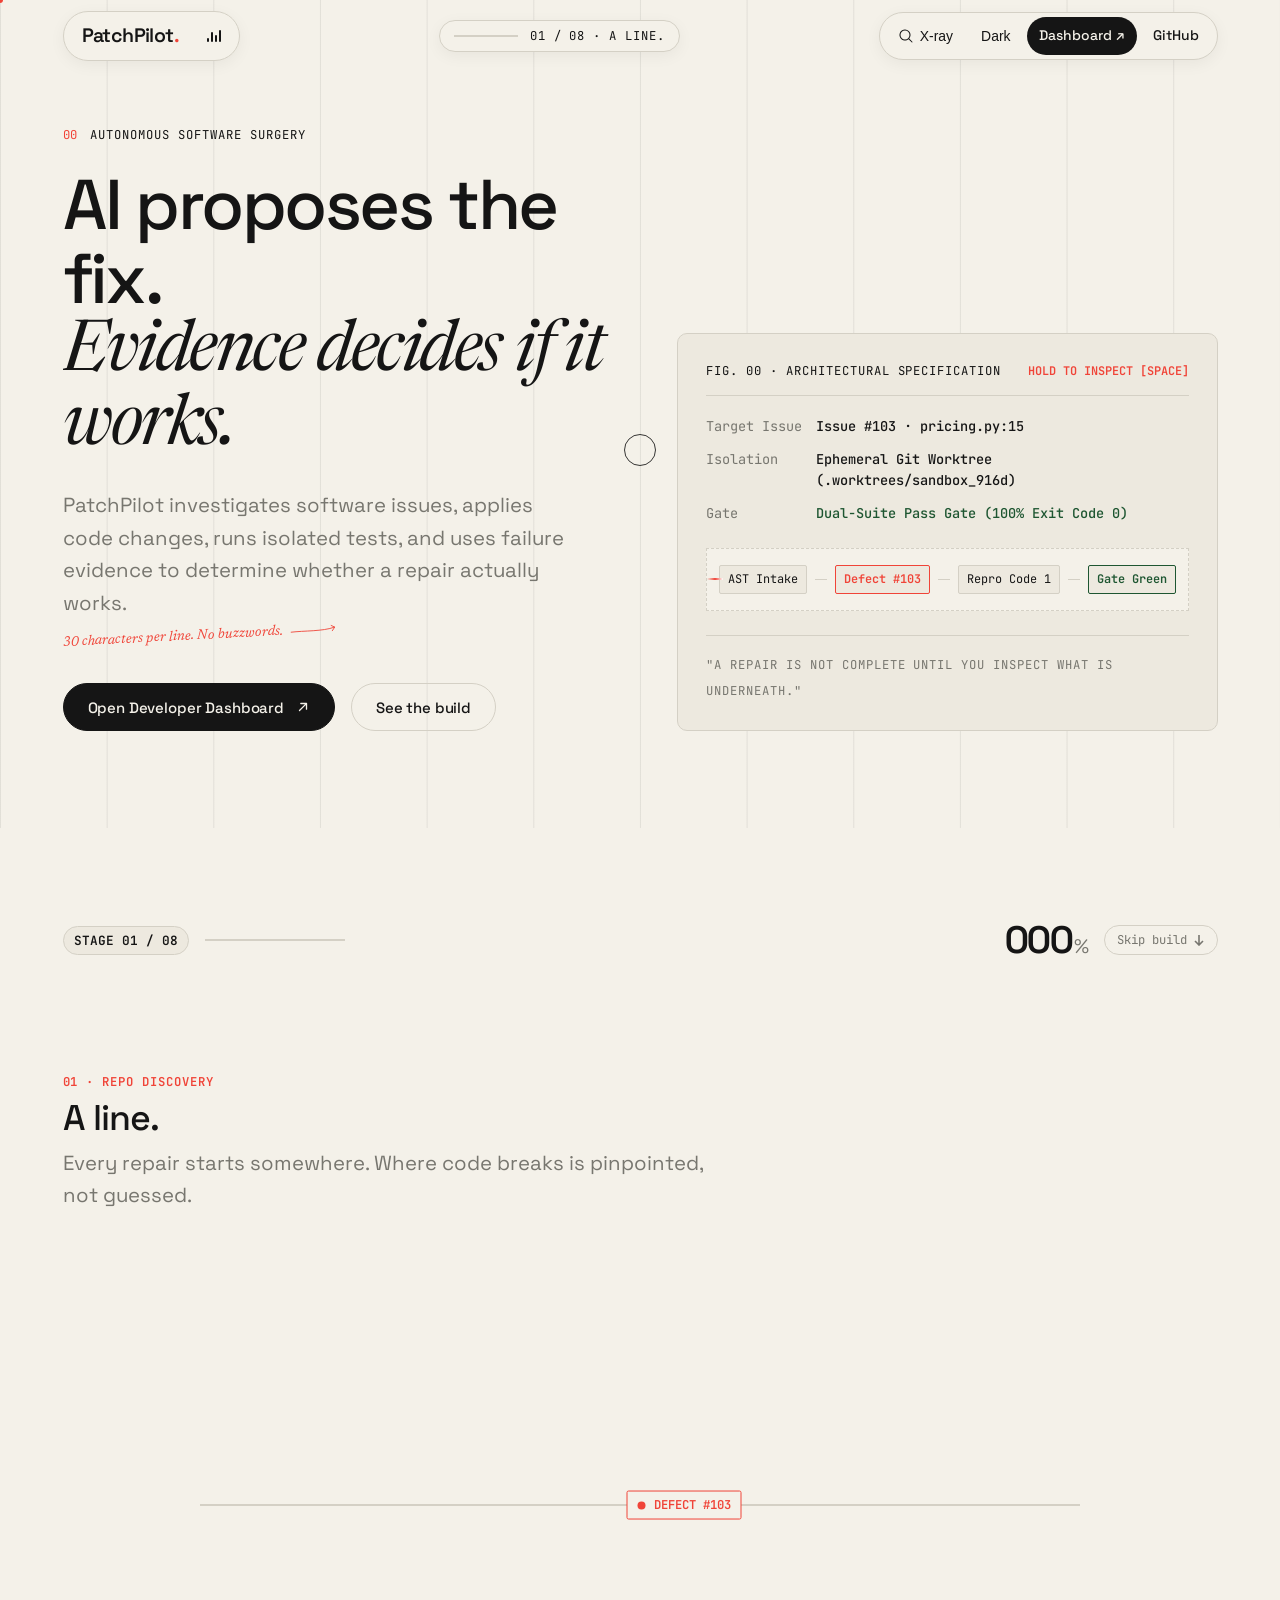
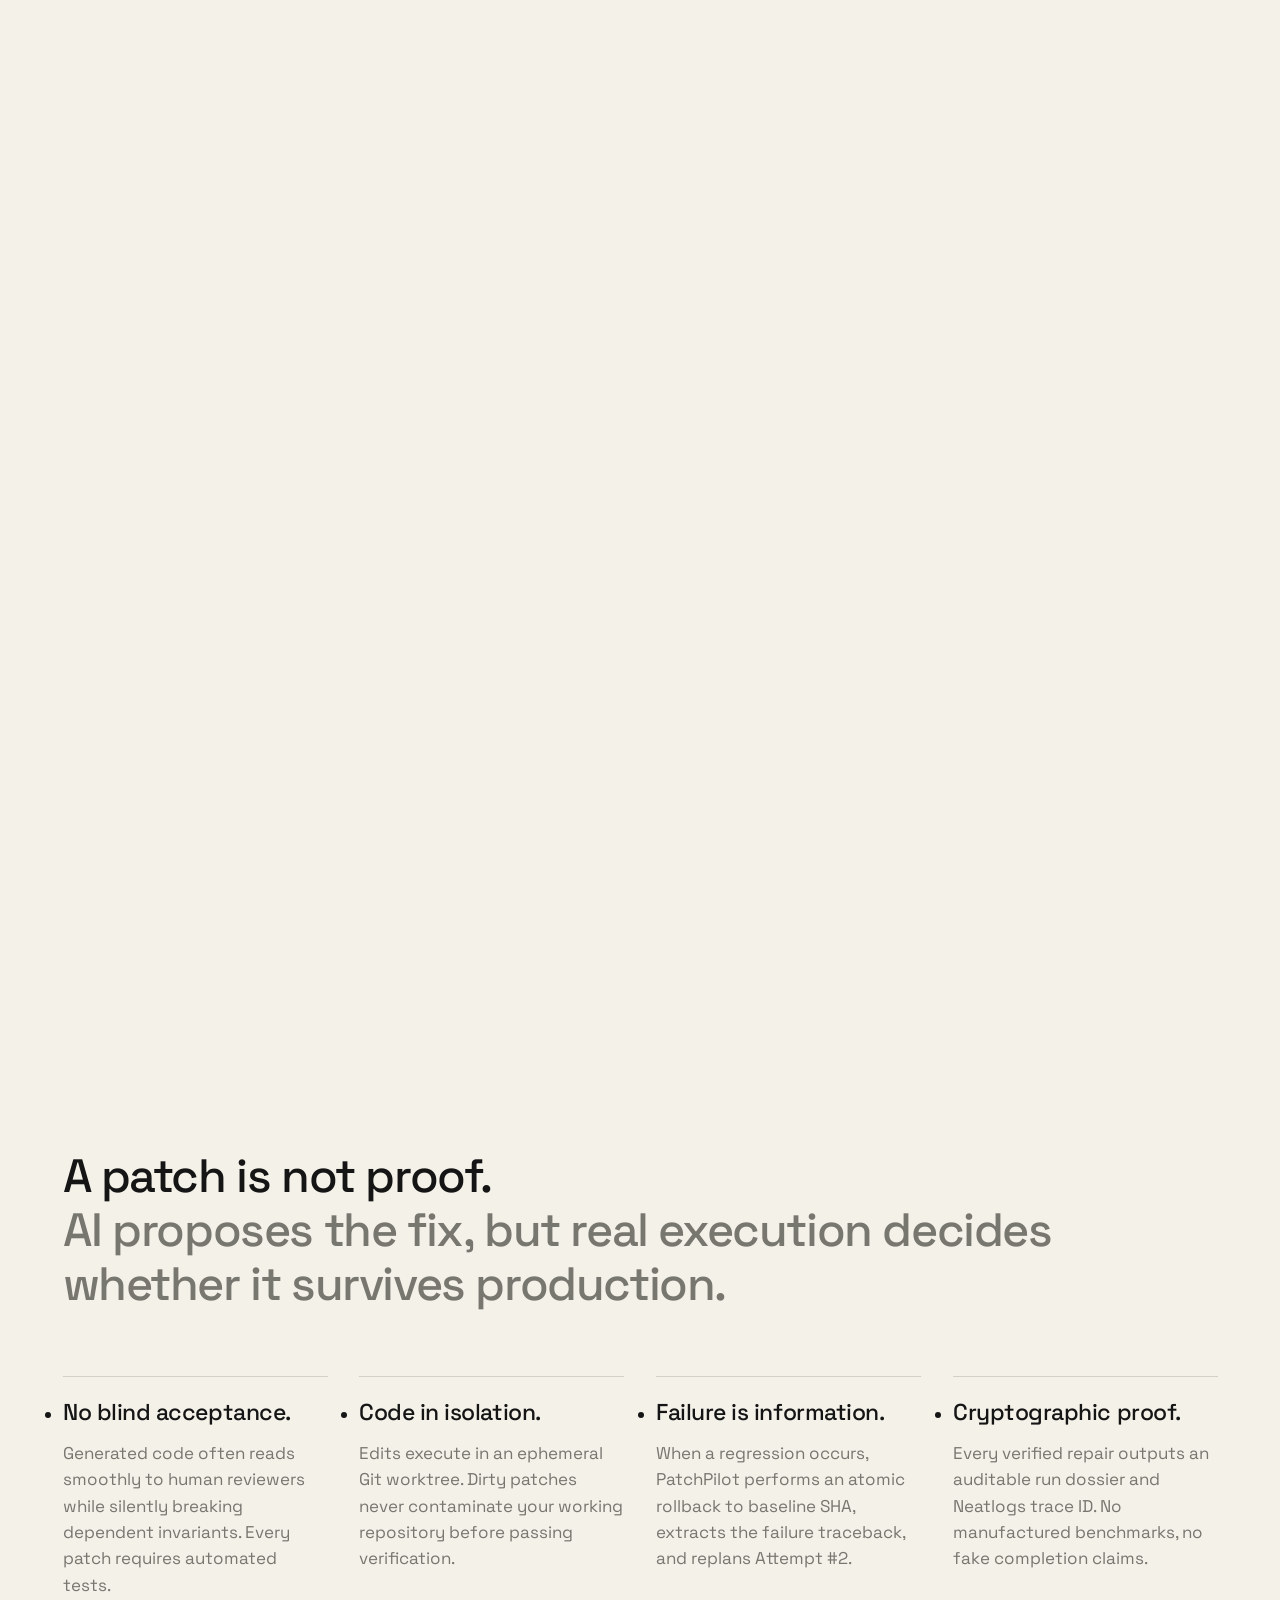
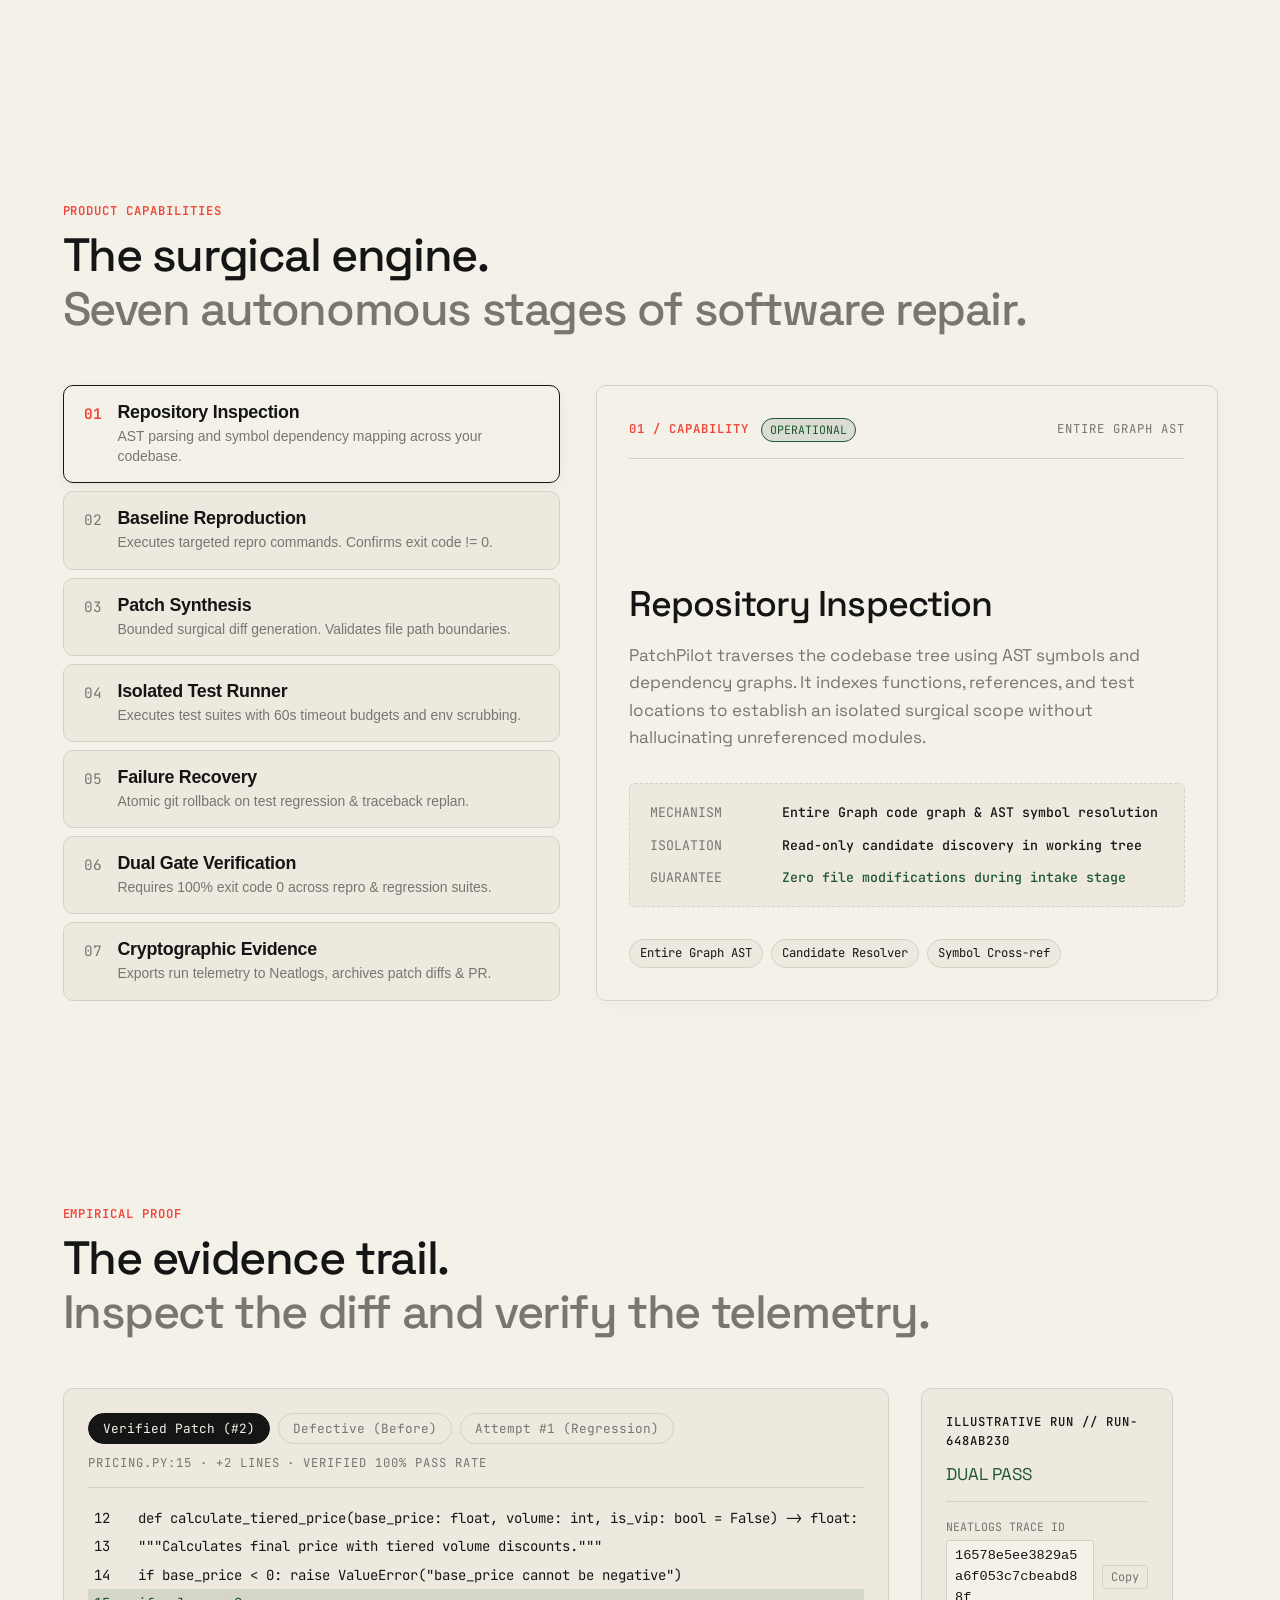
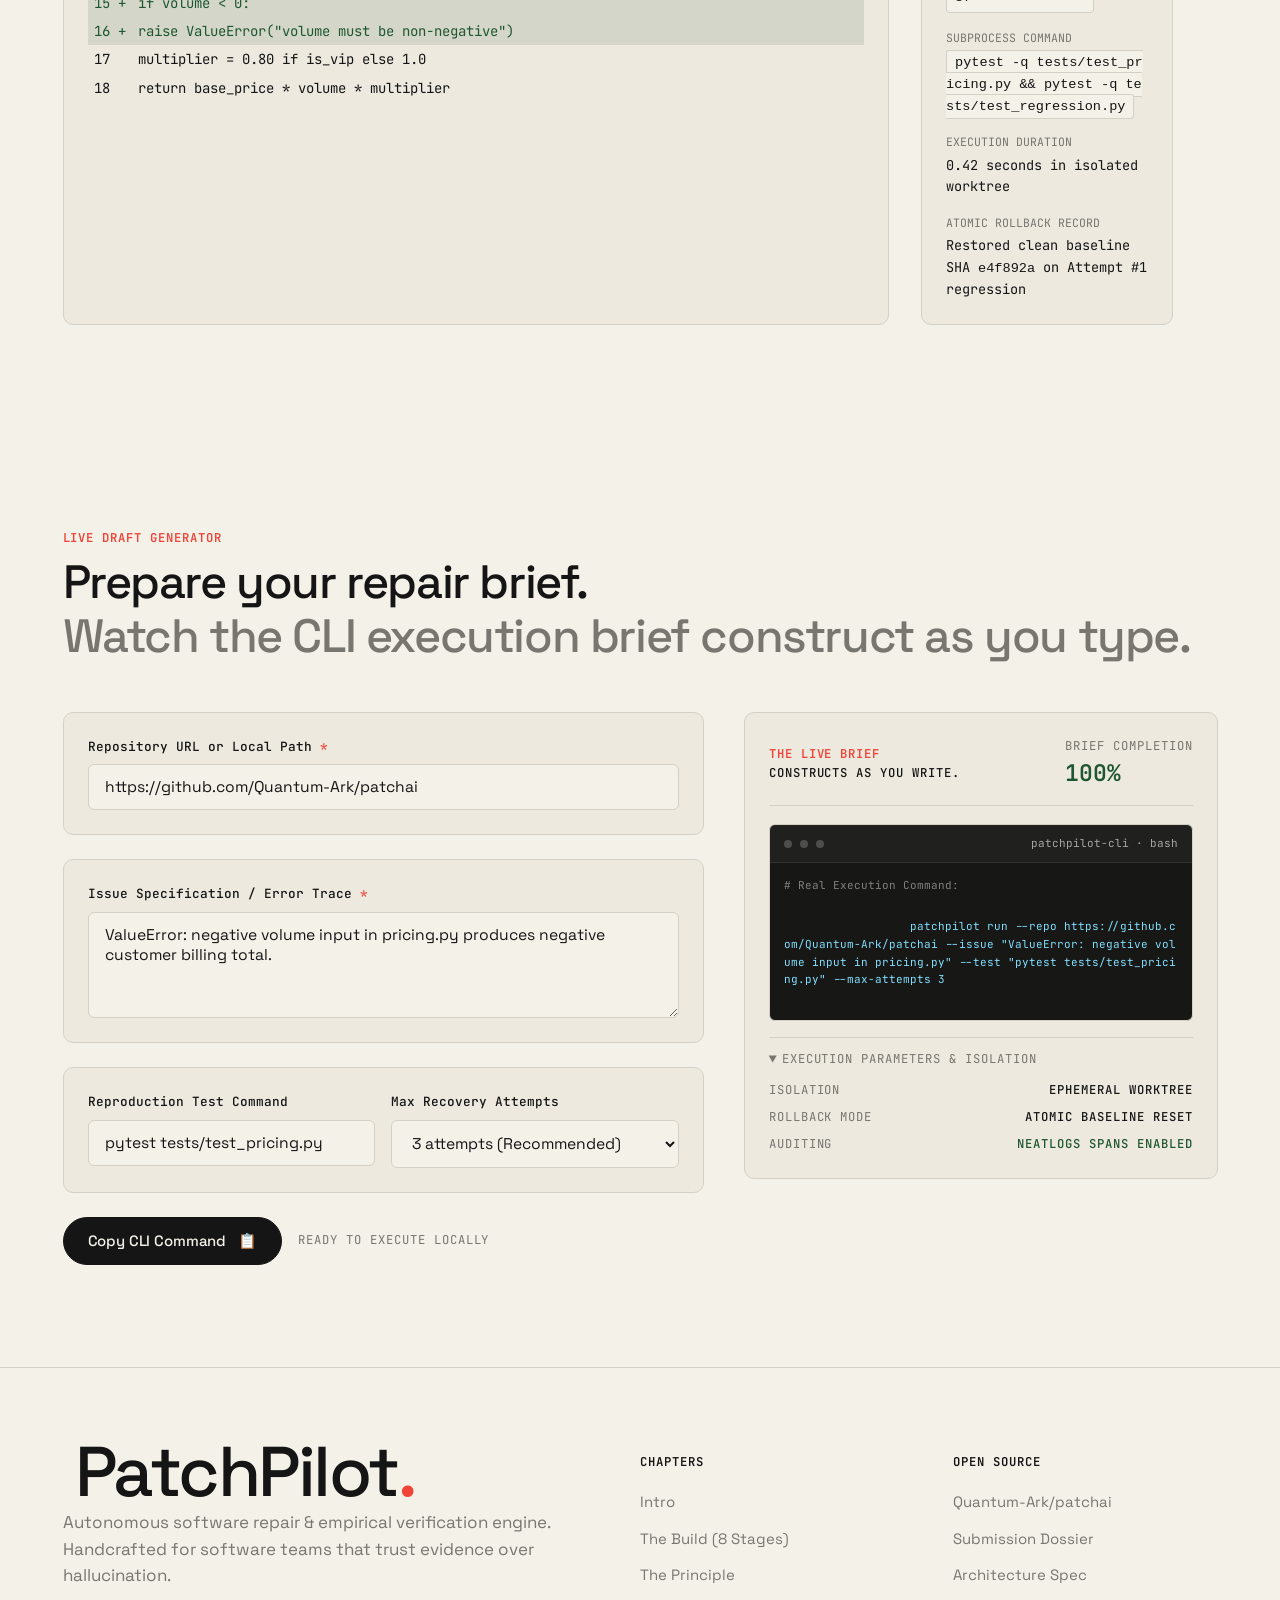
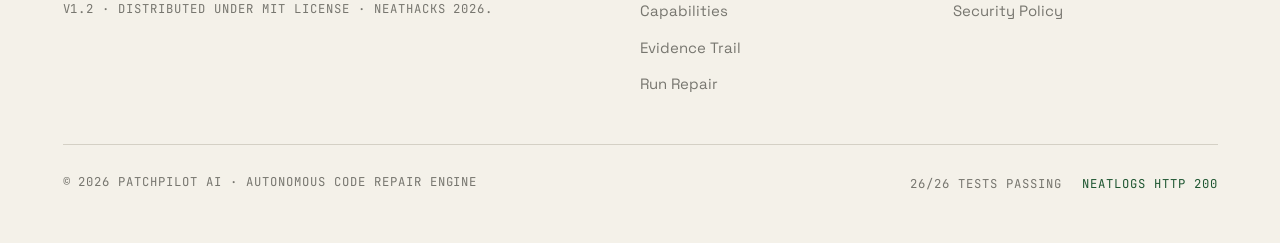
==== commit 3dfdc84e: "feat(dashboard): restore homepage and build dedicated developer dashboard matching mock with workspa" ====
--- a/web/index.html
+++ b/web/index.html
@@ -86,8 +86,8 @@
           <span class="theme-label-text" id="theme-icon-label">Dark</span>
         </button>
 
-        <a href="#cockpit-dashboard-section" class="nav-item btn-start-nav max-md-hidden" data-inspect-label="link-brief">
-          <span>GitHub Cockpit</span>
+        <a href="/dashboard.html" class="nav-item btn-start-nav max-md-hidden" data-inspect-label="link-dashboard">
+          <span>Dashboard ↗</span>
         </a>
 
         <a href="https://github.com/Quantum-Ark/patchai" target="_blank" rel="noopener noreferrer" class="nav-item nav-github-link" title="GitHub Repository">
@@ -147,9 +147,9 @@
             </div>
 
             <div class="hero-actions">
-              <a href="#build-sequence" class="btn btn-primary" id="hero-cta-build" data-inspect-label="btn-build">
+              <a href="/dashboard.html" class="btn btn-primary" id="hero-cta-dashboard" data-inspect-label="btn-dashboard">
                 <span class="btn-glow" aria-hidden="true"></span>
-                <span>See the build</span>
+                <span>Open Developer Dashboard</span>
                 <span class="btn-dot">
                   <svg viewBox="0 0 256 256" width="14" height="14" fill="currentColor">
                     <path d="M204,64V168a12,12,0,0,1-24,0V93L72.49,200.49a12,12,0,0,1-17-17L163,76H88a12,12,0,0,1,0-24H192A12,12,0,0,1,204,64Z"/>
@@ -157,14 +157,9 @@
                 </span>
               </a>
 
-              <a href="#repair-brief-section" class="btn btn-secondary" id="hero-cta-brief" data-inspect-label="btn-brief">
+              <a href="#build-sequence" class="btn btn-secondary" id="hero-cta-build" data-inspect-label="btn-build">
                 <span class="btn-glow" aria-hidden="true"></span>
-                <span>Prepare a repair brief</span>
-                <span class="btn-dot">
-                  <svg viewBox="0 0 256 256" width="14" height="14" fill="currentColor">
-                    <path d="M204,64V168a12,12,0,0,1-24,0V93L72.49,200.49a12,12,0,0,1-17-17L163,76H88a12,12,0,0,1,0-24H192A12,12,0,0,1,204,64Z"/>
-                  </svg>
-                </span>
+                <span>See the build</span>
               </a>
             </div>
           </div>
@@ -585,691 +580,115 @@
     </section>
 
     <!-- --------------------------------------------------------------------
-         PHASE 7 — AUTONOMOUS GITHUB DEVELOPER DASHBOARD & PR WORKBENCH
+         PHASE 7 — LIVE DRAFT BRIEFING EXPERIENCE
          -------------------------------------------------------------------- -->
-    <section class="shell section-pad" id="cockpit-dashboard-section" aria-labelledby="dashboard-title" data-inspect-label="dashboard-workbench">
-      <div class="section-header-block mb-8">
-        <div class="hero-eyebrow mb-2">
-          <span class="measure text-accent">07</span>
-          <span class="measure">AUTONOMOUS DEVELOPER DASHBOARD</span>
-        </div>
-        <h2 class="display-2 max-w-[32ch]" id="dashboard-title">
-          Connect GitHub. Track Every Repair.<br>
-          <span class="text-secondary">Dual-suite verification and 1-click Pull Request publishing.</span>
+    <section class="shell section-pad" id="repair-brief-section" aria-labelledby="brief-title" data-inspect-label="brief-section">
+      <div class="section-header-block mb-12">
+        <div class="measure text-accent font-semibold mb-2">LIVE DRAFT GENERATOR</div>
+        <h2 class="display-2 max-w-[24ch]" id="brief-title">
+          Prepare your repair brief.<br>
+          <span class="text-secondary">Watch the CLI execution brief construct as you type.</span>
         </h2>
       </div>
 
-      <!-- Main Developer Dashboard Container -->
-      <div class="dash-container" id="dash-container">
+      <div class="brief-split-layout">
         
-        <!-- Sidebar Navigation -->
-        <aside class="dash-sidebar" id="dash-sidebar" aria-label="Dashboard Navigation">
-          <div class="dash-sidebar-header">
-            <span class="dash-brand-icon">🛡️</span>
-            <div class="dash-brand-meta">
-              <span class="dash-brand-title">PatchPilot Cockpit</span>
-              <span class="dash-brand-sub" id="dash-conn-status">Checking auth...</span>
-            </div>
-          </div>
-
-          <nav class="dash-nav-menu" role="tablist">
-            <button type="button" class="dash-nav-item active" id="tab-btn-overview" role="tab" aria-selected="true" data-tab="overview">
-              <span class="nav-icon">📊</span>
-              <span class="nav-text">Dashboard</span>
+        <!-- Left: The Interactive Form -->
+        <form class="brief-form" id="brief-form" novalidate onsubmit="return false;" data-inspect-label="brief-form">
+          
+          <div class="form-step-block">
+            <div class="field-group">
+              <label for="f-repo" class="field-label">Repository URL or Local Path <span class="text-accent">*</span></label>
+              <input type="text" id="f-repo" class="field-input" placeholder="https://github.com/Quantum-Ark/patchai or ." value="https://github.com/Quantum-Ark/patchai" required>
+            </div>
+          </div>
+
+          <div class="form-step-block">
+            <div class="field-group">
+              <label for="f-issue" class="field-label">Issue Specification / Error Trace <span class="text-accent">*</span></label>
+              <textarea id="f-issue" class="field-input resize-y" rows="4" placeholder="Describe the failure or paste pytest output...">ValueError: negative volume input in pricing.py produces negative customer billing total.</textarea>
+            </div>
+          </div>
+
+          <div class="form-step-block">
+            <div class="grid gap-4 sm-grid-cols-2">
+              <div class="field-group">
+                <label for="f-test-cmd" class="field-label">Reproduction Test Command</label>
+                <input type="text" id="f-test-cmd" class="field-input" placeholder="pytest -k test_negative_input" value="pytest tests/test_pricing.py">
+              </div>
+              <div class="field-group">
+                <label for="f-max-attempts" class="field-label">Max Recovery Attempts</label>
+                <select id="f-max-attempts" class="field-input">
+                  <option value="1">1 attempt (Zero retry)</option>
+                  <option value="2">2 attempts</option>
+                  <option value="3" selected>3 attempts (Recommended)</option>
+                </select>
+              </div>
+            </div>
+          </div>
+
+          <div class="form-actions-row">
+            <button type="button" class="btn btn-primary" id="btn-copy-cli-command">
+              <span class="btn-glow" aria-hidden="true"></span>
+              <span id="btn-copy-label">Copy CLI Command</span>
+              <span class="btn-dot">📋</span>
             </button>
-
-            <button type="button" class="dash-nav-item" id="tab-btn-repos" role="tab" aria-selected="false" data-tab="repos">
-              <span class="nav-icon">📦</span>
-              <span class="nav-text">Repositories</span>
-              <span class="nav-badge" id="badge-repo-count">0</span>
-            </button>
-
-            <button type="button" class="dash-nav-item" id="tab-btn-wizard" role="tab" aria-selected="false" data-tab="wizard">
-              <span class="nav-icon">⚡</span>
-              <span class="nav-text">New Repair</span>
-            </button>
-
-            <button type="button" class="dash-nav-item" id="tab-btn-workspace" role="tab" aria-selected="false" data-tab="workspace">
-              <span class="nav-icon">🔬</span>
-              <span class="nav-text">Live Workspace</span>
-              <span class="pulse-dot" id="live-pulse-dot" style="display:none;"></span>
-            </button>
-
-            <button type="button" class="dash-nav-item" id="tab-btn-history" role="tab" aria-selected="false" data-tab="history">
-              <span class="nav-icon">📜</span>
-              <span class="nav-text">Repair History</span>
-            </button>
-
-            <button type="button" class="dash-nav-item" id="tab-btn-settings" role="tab" aria-selected="false" data-tab="settings">
-              <span class="nav-icon">⚙️</span>
-              <span class="nav-text">Settings</span>
-            </button>
-          </nav>
-
-          <!-- Connected User Profile Widget -->
-          <div class="dash-user-widget" id="dash-user-widget">
-            <div class="dash-user-avatar-wrap">
-              <img src="https://github.githubassets.com/images/modules/logos_page/GitHub-Mark.png" alt="Avatar" id="dash-user-avatar" class="dash-avatar-img">
-            </div>
-            <div class="dash-user-info">
-              <span class="dash-user-name" id="dash-user-name">Not connected</span>
-              <span class="dash-user-token" id="dash-user-token">Public Demo</span>
-            </div>
-            <button type="button" class="btn-icon-disconnect" id="btn-dash-disconnect" title="Disconnect GitHub" style="display:none;">
-              ✕
-            </button>
+            <span class="measure text-secondary" id="form-feedback-status">Ready to execute locally</span>
+          </div>
+
+        </form>
+
+        <!-- Right: The Live Updating Draft Browser Box -->
+        <aside class="brief-draft-aside" data-inspect-label="brief-draft">
+          <div class="brief-draft-card sticky top-28">
+            <div class="draft-card-header">
+              <div>
+                <div class="measure text-accent font-semibold">THE LIVE BRIEF</div>
+                <div class="measure text-primary font-medium">Constructs as you write.</div>
+              </div>
+              <div class="text-right">
+                <div class="measure text-secondary">Brief Completion</div>
+                <div class="draft-count-val tabular-nums" id="draft-pct-display">100%</div>
+              </div>
+            </div>
+
+            <!-- Terminal Browser Frame -->
+            <div class="draft-terminal-frame">
+              <div class="terminal-bar">
+                <span class="terminal-dots"><i></i><i></i><i></i></span>
+                <span class="terminal-title">patchpilot-cli · bash</span>
+              </div>
+              <div class="terminal-code-body">
+                <div class="term-line"><span class="term-dim"># Real Execution Command:</span></div>
+                <div class="term-command" id="live-cli-preview">
+                  patchpilot run --repo https://github.com/Quantum-Ark/patchai --issue "ValueError: negative volume input in pricing.py" --test "pytest tests/test_pricing.py" --max-attempts 3
+                </div>
+              </div>
+            </div>
+
+            <!-- Execution Parameters Disclosure -->
+            <details class="draft-details-disclosure mt-4" open>
+              <summary class="measure text-secondary cursor-pointer py-1 select-none">Execution Parameters &amp; Isolation</summary>
+              <div class="draft-summary-meta mt-3">
+                <div class="meta-row">
+                  <span class="measure text-secondary">Isolation</span>
+                  <span class="measure text-primary font-medium">Ephemeral Worktree</span>
+                </div>
+                <div class="meta-row">
+                  <span class="measure text-secondary">Rollback Mode</span>
+                  <span class="measure text-primary font-medium">Atomic Baseline Reset</span>
+                </div>
+                <div class="meta-row">
+                  <span class="measure text-secondary">Auditing</span>
+                  <span class="measure text-verified font-medium">Neatlogs Spans Enabled</span>
+                </div>
+              </div>
+            </details>
           </div>
         </aside>
 
-        <!-- Main Views Body -->
-        <main class="dash-main" id="dash-main">
-
-          <!-- =================================================================
-               VIEW 1: DASHBOARD OVERVIEW (HOME)
-               ================================================================= -->
-          <section class="dash-view active" id="view-overview" role="tabpanel" aria-labelledby="tab-btn-overview">
-            
-            <!-- Quick Connect Bar if unauthenticated -->
-            <div class="dash-banner-auth" id="dash-banner-auth">
-              <div class="banner-auth-text">
-                <strong>Connect GitHub Account</strong>
-                <p>Authenticate to access private repositories, inspect open issues, and push verified PRs.</p>
-              </div>
-              <div class="banner-auth-form">
-                <input type="password" id="input-quick-token" class="dash-input-sm" placeholder="Paste GitHub Personal Access Token (repo scope)" autocomplete="off">
-                <button type="button" class="btn btn-primary btn-sm" id="btn-quick-connect">Connect</button>
-              </div>
-            </div>
-
-            <!-- KPI Metric Cards Grid (From Real SQLite DB) -->
-            <div class="dash-kpi-grid">
-              <div class="kpi-card">
-                <div class="kpi-label">TOTAL REPAIRS</div>
-                <div class="kpi-val" id="kpi-total-runs">0</div>
-                <div class="kpi-sub text-secondary">Historical executions</div>
-              </div>
-              <div class="kpi-card">
-                <div class="kpi-label">ACTIVE JOBS</div>
-                <div class="kpi-val text-accent" id="kpi-running-jobs">0</div>
-                <div class="kpi-sub text-secondary">Currently running</div>
-              </div>
-              <div class="kpi-card">
-                <div class="kpi-label">VERIFIED FIXES</div>
-                <div class="kpi-val text-verified" id="kpi-verified-repairs">0</div>
-                <div class="kpi-sub text-secondary">Dual-suite confirmed</div>
-              </div>
-              <div class="kpi-card">
-                <div class="kpi-label">FAILED / BLOCKED</div>
-                <div class="kpi-val text-secondary" id="kpi-failed-repairs">0</div>
-                <div class="kpi-sub text-secondary">Exhausted budget</div>
-              </div>
-              <div class="kpi-card">
-                <div class="kpi-label">PULL REQUESTS</div>
-                <div class="kpi-val" id="kpi-total-prs">0</div>
-                <div class="kpi-sub text-secondary">Dispatched to GitHub</div>
-              </div>
-              <div class="kpi-card">
-                <div class="kpi-label">CONNECTED REPOS</div>
-                <div class="kpi-val" id="kpi-active-repos">1</div>
-                <div class="kpi-sub text-secondary">Accessible workspaces</div>
-              </div>
-            </div>
-
-            <!-- Action Quick-Launch Row -->
-            <div class="dash-quick-row mt-6">
-              <div class="quick-title-wrap">
-                <h3 class="display-3">Recent Repair Activity</h3>
-                <span class="measure text-secondary">Empirical records from persistent SQLite store</span>
-              </div>
-              <div class="quick-btns">
-                <button type="button" class="btn btn-secondary btn-sm" id="btn-goto-wizard">
-                  <span>+ New Repair</span>
-                </button>
-              </div>
-            </div>
-
-            <!-- Two-Column Grid: Recent Runs & Pull Requests -->
-            <div class="dash-split-grid mt-4">
-              
-              <!-- Recent Runs Table -->
-              <div class="dash-panel">
-                <div class="panel-header">
-                  <span class="measure font-medium">RECENT REPAIR RUNS</span>
-                  <button type="button" class="btn-link-sm" id="btn-see-all-runs">View All ↗</button>
-                </div>
-                <div class="panel-body" id="overview-recent-runs">
-                  <!-- Dynamically rendered or empty state -->
-                  <div class="dash-empty-state">
-                    <span class="empty-icon">📂</span>
-                    <p class="font-medium">No repair runs recorded yet</p>
-                    <p class="text-sm text-secondary">Launch a repair wizard or run a benchmark fixture to populate.</p>
-                  </div>
-                </div>
-              </div>
-
-              <!-- Created Pull Requests -->
-              <div class="dash-panel">
-                <div class="panel-header">
-                  <span class="measure font-medium">PULL REQUESTS CREATED</span>
-                  <span class="measure text-secondary" id="overview-prs-count">0 Opened</span>
-                </div>
-                <div class="panel-body" id="overview-prs-list">
-                  <div class="dash-empty-state">
-                    <span class="empty-icon">🔀</span>
-                    <p class="font-medium">No Pull Requests created yet</p>
-                    <p class="text-sm text-secondary">Verified repairs can be published as real GitHub PRs with 1 click.</p>
-                  </div>
-                </div>
-              </div>
-
-            </div>
-          </section>
-
-          <!-- =================================================================
-               VIEW 2: REPOSITORIES BROWSER
-               ================================================================= -->
-          <section class="dash-view" id="view-repos" role="tabpanel" aria-labelledby="tab-btn-repos">
-            <div class="view-header">
-              <div>
-                <h3 class="display-3">Connected Repositories</h3>
-                <p class="text-secondary text-sm">Select an accessible repository to inspect issues or trigger repairs.</p>
-              </div>
-              <div class="repo-search-wrap">
-                <input type="text" id="repo-search-input" class="dash-input-sm" placeholder="Search repositories...">
-                <button type="button" class="btn btn-secondary btn-sm" id="btn-refresh-repos">↻ Refresh</button>
-              </div>
-            </div>
-
-            <!-- Repositories List Grid -->
-            <div class="repos-grid mt-6" id="repos-grid">
-              <!-- Dynamically populated from /api/github/repos -->
-              <div class="dash-loading-card">
-                <span>Loading repositories from GitHub...</span>
-              </div>
-            </div>
-
-            <!-- Issues Drawer (Appears when repository selected) -->
-            <div class="repo-issues-panel mt-8" id="repo-issues-panel" style="display:none;">
-              <div class="panel-header">
-                <div>
-                  <span class="measure text-accent font-semibold">SELECTED REPOSITORY</span>
-                  <h4 class="display-3" id="selected-repo-title">owner/repo</h4>
-                </div>
-                <button type="button" class="btn-close-sm" id="btn-close-issues">✕ Close</button>
-              </div>
-              <div class="panel-body mt-4" id="selected-repo-issues-list">
-                <div class="dash-loading-card">Loading repository issues...</div>
-              </div>
-            </div>
-          </section>
-
-          <!-- =================================================================
-               VIEW 3: NEW REPAIR WIZARD (5 STEPS)
-               ================================================================= -->
-          <section class="dash-view" id="view-wizard" role="tabpanel" aria-labelledby="tab-btn-wizard">
-            <div class="view-header">
-              <div>
-                <h3 class="display-3">Autonomous Repair Wizard</h3>
-                <p class="text-secondary text-sm">Configure defect intake, baseline reproduction, and test constraints before execution.</p>
-              </div>
-            </div>
-
-            <!-- Quick Benchmark Presets Banner -->
-            <div class="wizard-presets-box mt-4">
-              <span class="measure text-secondary">Instant Curated Benchmarks:</span>
-              <div class="presets-btn-group">
-                <button type="button" class="preset-pill active" id="btn-wizard-case-1" data-preset="case_1">
-                  Case 1: Logic Bug (ZeroDivision)
-                </button>
-                <button type="button" class="preset-pill" id="btn-wizard-case-2" data-preset="case_2">
-                  Case 2: Boundary Bug (Paginator)
-                </button>
-                <button type="button" class="preset-pill" id="btn-wizard-case-3" data-preset="case_3">
-                  Case 3: Regression Recovery (Multi-Attempt)
-                </button>
-              </div>
-            </div>
-
-            <!-- 5-Step Form Container -->
-            <div class="wizard-steps-container mt-6">
-              
-              <!-- Step 1: Select Repository -->
-              <div class="wizard-step-card">
-                <div class="wizard-step-header">
-                  <span class="step-badge">STEP 01</span>
-                  <h4>Target Repository</h4>
-                </div>
-                <div class="wizard-step-content">
-                  <div class="form-row-grid">
-                    <div class="form-field">
-                      <label for="wizard-repo-select">Connected Repository</label>
-                      <select id="wizard-repo-select" class="dash-select">
-                        <option value="Quantum-Ark/patchai">Quantum-Ark/patchai (Current Workspace)</option>
-                      </select>
-                    </div>
-                    <div class="form-field">
-                      <label for="wizard-target-branch">Target Base Branch</label>
-                      <input type="text" id="wizard-target-branch" class="dash-input" value="main">
-                    </div>
-                  </div>
-                </div>
-              </div>
-
-              <!-- Step 2: Choose Issue or Defect Description -->
-              <div class="wizard-step-card">
-                <div class="wizard-step-header">
-                  <span class="step-badge">STEP 02</span>
-                  <h4>Defect Details &amp; Issue</h4>
-                </div>
-                <div class="wizard-step-content">
-                  <div class="form-field">
-                    <label for="wizard-issue-url">GitHub Issue URL (Optional)</label>
-                    <div class="input-with-button">
-                      <input type="url" id="wizard-issue-url" class="dash-input" placeholder="https://github.com/Quantum-Ark/patchai/issues/101">
-                      <button type="button" class="btn btn-secondary btn-sm" id="btn-fetch-wizard-issue">Fetch</button>
-                    </div>
-                  </div>
-                  <div class="form-field mt-3">
-                    <label for="wizard-issue-title">Issue Title / Summary</label>
-                    <input type="text" id="wizard-issue-title" class="dash-input" value="ZeroDivisionError in compute_metrics when dataset is empty">
-                  </div>
-                  <div class="form-field mt-3">
-                    <label for="wizard-issue-body">Issue Description &amp; Stacktrace</label>
-                    <textarea id="wizard-issue-body" class="dash-textarea" rows="3">Target file: calc.py. Division by zero when y=0 in compute_metrics.</textarea>
-                  </div>
-                </div>
-              </div>
-
-              <!-- Step 3: Acceptance Criteria & Test Command -->
-              <div class="wizard-step-card">
-                <div class="wizard-step-header">
-                  <span class="step-badge">STEP 03</span>
-                  <h4>Acceptance Criteria &amp; Reproduction Command</h4>
-                </div>
-                <div class="wizard-step-content">
-                  <div class="form-row-grid">
-                    <div class="form-field">
-                      <label for="wizard-repro-cmd">Reproduction / Test Command</label>
-                      <input type="text" id="wizard-repro-cmd" class="dash-input" value="pytest tests/test_calc.py -v">
-                      <span class="field-hint">Executed in subprocess to confirm baseline failure and verify patch.</span>
-                    </div>
-                    <div class="form-field">
-                      <label for="wizard-regression-cmd">Regression Suite Command (Optional)</label>
-                      <input type="text" id="wizard-regression-cmd" class="dash-input" value="pytest tests/ -v">
-                      <span class="field-hint">Guards against unintended behavior changes.</span>
-                    </div>
-                  </div>
-                </div>
-              </div>
-
-              <!-- Step 4: Execution Review & Constraints -->
-              <div class="wizard-step-card">
-                <div class="wizard-step-header">
-                  <span class="step-badge">STEP 04</span>
-                  <h4>Execution Review &amp; Safety Constraints</h4>
-                </div>
-                <div class="wizard-step-content">
-                  <div class="review-meta-box">
-                    <div class="review-item">
-                      <span class="review-label">Execution Environment:</span>
-                      <span class="review-val">Isolated Worktree / Temporary Sandbox</span>
-                    </div>
-                    <div class="review-item">
-                      <span class="review-label">State Machine:</span>
-                      <span class="review-val">Strict 7-Stage Progression with Atomic Rollback</span>
-                    </div>
-                    <div class="review-item">
-                      <span class="review-label">Dual-Suite Gate:</span>
-                      <span class="review-val">PR creation strictly requires Acceptance + Regression passes</span>
-                    </div>
-                  </div>
-                </div>
-              </div>
-
-              <!-- Step 5: Start Repair Action -->
-              <div class="wizard-action-bar mt-6">
-                <button type="button" class="btn btn-primary btn-lg" id="btn-start-wizard-repair">
-                  <span class="btn-glow" aria-hidden="true"></span>
-                  <span id="btn-wizard-launch-text">⚡ Start Autonomous Repair</span>
-                </button>
-                <span class="measure text-secondary ml-4">Repair job will be dispatched asynchronously to the orchestrator.</span>
-              </div>
-
-            </div>
-          </section>
-
-          <!-- =================================================================
-               VIEW 4: LIVE WORKSPACE (7-STAGE TRACKER, LOGS, DIFF & PR STATION)
-               ================================================================= -->
-          <section class="dash-view" id="view-workspace" role="tabpanel" aria-labelledby="tab-btn-workspace">
-            
-            <!-- Live Run Metadata Header -->
-            <div class="workspace-header-bar">
-              <div class="workspace-meta-left">
-                <div class="run-id-pill" id="ws-run-id-pill">RUN-ID: None</div>
-                <span class="repo-tag" id="ws-repo-tag">Quantum-Ark/patchai</span>
-                <span class="branch-tag" id="ws-branch-tag">main</span>
-              </div>
-              <div class="workspace-meta-right">
-                <span class="measure text-secondary">Elapsed:</span>
-                <span class="timer-ticker" id="ws-timer-ticker">00:00s</span>
-                <span class="status-badge status-idle" id="ws-status-badge">READY</span>
-              </div>
-            </div>
-
-            <!-- Issue Title Banner -->
-            <div class="workspace-issue-banner mt-3">
-              <span class="measure text-secondary" id="ws-issue-id-label">Issue #101:</span>
-              <h4 class="workspace-issue-title" id="ws-issue-title">Autonomous repair task waiting for dispatch</h4>
-            </div>
-
-            <!-- 7-Stage Process Lifecycle Pipeline Tracker -->
-            <div class="cockpit-pipeline-tracker mt-5" id="ws-pipeline-tracker">
-              <div class="pipeline-step" id="step-intake" data-step="INTAKE">
-                <div class="step-num">01</div>
-                <div class="step-label">INTAKE</div>
-                <div class="step-desc">Issue Ingested</div>
-              </div>
-              <div class="pipeline-divider"></div>
-              <div class="pipeline-step" id="step-investigating" data-step="INVESTIGATING">
-                <div class="step-num">02</div>
-                <div class="step-label">INVESTIGATE</div>
-                <div class="step-desc">Code Analysis</div>
-              </div>
-              <div class="pipeline-divider"></div>
-              <div class="pipeline-step" id="step-reproducing" data-step="REPRODUCING">
-                <div class="step-num">03</div>
-                <div class="step-label">REPRODUCE</div>
-                <div class="step-desc">Baseline Failure</div>
-              </div>
-              <div class="pipeline-divider"></div>
-              <div class="pipeline-step" id="step-patching" data-step="PATCHING">
-                <div class="step-num">04</div>
-                <div class="step-label">PATCH</div>
-                <div class="step-desc">Unified Diff Fix</div>
-              </div>
-              <div class="pipeline-divider"></div>
-              <div class="pipeline-step" id="step-testing" data-step="TESTING">
-                <div class="step-num">05</div>
-                <div class="step-label">TEST</div>
-                <div class="step-desc">Subprocess Isolation</div>
-              </div>
-              <div class="pipeline-divider"></div>
-              <div class="pipeline-step" id="step-evaluating" data-step="EVALUATING">
-                <div class="step-num">06</div>
-                <div class="step-label">GUARD</div>
-                <div class="step-desc">Regression Shield</div>
-              </div>
-              <div class="pipeline-divider"></div>
-              <div class="pipeline-step" id="step-verified" data-step="VERIFIED">
-                <div class="step-num">07</div>
-                <div class="step-label">VERIFIED</div>
-                <div class="step-desc">Dual Pass Proof</div>
-              </div>
-            </div>
-
-            <!-- Dual-Pane Live Execution Workspace Grid -->
-            <div class="cockpit-workspace-grid mt-6">
-              
-              <!-- Left: Real-time Terminal Stream -->
-              <div class="terminal-card">
-                <div class="terminal-bar">
-                  <span class="terminal-dots"><i></i><i></i><i></i></span>
-                  <span class="terminal-title" id="terminal-status-title">patchpilot-orchestrator · real-time log</span>
-                  <span class="terminal-live-badge" id="terminal-live-pulse">IDLE</span>
-                </div>
-                <div class="terminal-code-body" id="cockpit-terminal-logs">
-                  <div class="term-line"><span class="term-dim">[SYSTEM] PatchPilot AI Orchestrator initialized.</span></div>
-                  <div class="term-line"><span class="term-dim">[DB] SQLite persistence active (.patchpilot_state.db).</span></div>
-                  <div class="term-line"><span class="term-highlight">&gt; Select or launch a repair run to stream live execution events.</span></div>
-                </div>
-              </div>
-
-              <!-- Right: Interactive Unified Diff & Verification Proof -->
-              <div class="diff-card">
-                <div class="diff-card-header">
-                  <span class="measure font-medium" id="diff-card-title">UNIFIED DIFF // EVIDENCE</span>
-                  <div class="diff-badges" id="diff-badges">
-                    <span class="badge-proof badge-neutral" id="badge-acceptance">Acceptance: Pending</span>
-                    <span class="badge-proof badge-neutral" id="badge-regression">Regression: Pending</span>
-                  </div>
-                </div>
-                <div class="diff-code-body" id="cockpit-diff-body">
-                  <div class="diff-placeholder">
-                    <span class="diff-placeholder-icon">🛡️</span>
-                    <p>Run a repair to generate verified code diff.</p>
-                    <p class="text-xs text-secondary">Fixes are strictly gated on passing both acceptance &amp; regression suites.</p>
-                  </div>
-                </div>
-              </div>
-
-            </div>
-
-            <!-- Pull Request Management & Safety Gate Station -->
-            <div class="cockpit-pr-station mt-8" id="cockpit-pr-station">
-              <div class="pr-station-header">
-                <div>
-                  <span class="measure text-accent font-semibold" id="pr-station-stage-label">STAGE 08 // AUDITED EVIDENCE DISPATCH</span>
-                  <h3 class="display-3 mt-1" id="pr-station-title">Fix Verified. Ready to Open GitHub Pull Request.</h3>
-                </div>
-                <div class="pr-telemetry-badge" id="pr-trace-badge">
-                  <span class="measure text-secondary">Neatlogs Trace:</span>
-                  <code id="pr-trace-val">Local Verified</code>
-                </div>
-              </div>
-
-              <!-- Safety Gate Warning Box (Shown when unverified) -->
-              <div class="safety-gate-warning-box" id="safety-gate-warning" style="display:none;">
-                <div class="safety-warning-icon">⚠️</div>
-                <div class="safety-warning-content">
-                  <strong>PULL REQUEST SAFETY GATE ACTIVE</strong>
-                  <p>This repair did not satisfy dual-suite verification. Standard PR publishing is disabled to prevent shipping broken code.</p>
-                  <label class="override-checkbox-wrap">
-                    <input type="checkbox" id="check-override-unverified">
-                    <span>I understand this patch failed verification and want to publish with an [UNVERIFIED] warning label.</span>
-                  </label>
-                </div>
-              </div>
-
-              <!-- PR Details Review Box -->
-              <div class="pr-details-box mt-4">
-                <div class="pr-row">
-                  <span class="pr-label">Target Repository:</span>
-                  <code class="pr-code" id="pr-repo-val">Quantum-Ark/patchai</code>
-                </div>
-                <div class="pr-row">
-                  <span class="pr-label">Base Branch:</span>
-                  <code class="pr-code" id="pr-base-val">main</code>
-                </div>
-                <div class="pr-row">
-                  <span class="pr-label">Source Branch:</span>
-                  <code class="pr-code" id="pr-branch-val">patchpilot/fix-101-a1b2c3</code>
-                </div>
-                <div class="pr-row">
-                  <span class="pr-label">PR Title:</span>
-                  <input type="text" id="pr-title-input" class="dash-input-sm" value="fix: Autonomous verified patch by PatchPilot AI">
-                </div>
-                <div class="pr-row">
-                  <span class="pr-label">Draft PR Option:</span>
-                  <label class="draft-checkbox-label">
-                    <input type="checkbox" id="check-pr-draft">
-                    <span>Create as GitHub Draft Pull Request</span>
-                  </label>
-                </div>
-              </div>
-
-              <div class="pr-actions-bar mt-5">
-                <button type="button" class="btn btn-primary" id="btn-raise-github-pr">
-                  <span class="btn-glow" aria-hidden="true"></span>
-                  <span id="btn-raise-pr-label">🚀 Raise Pull Request on GitHub</span>
-                </button>
-                <a href="#" target="_blank" rel="noopener noreferrer" class="btn btn-secondary" id="btn-open-pr-external" style="display:none;">
-                  <span>Open PR on GitHub ↗</span>
-                </a>
-                <button type="button" class="btn btn-secondary btn-sm" id="btn-download-report">
-                  <span>Download Report JSON</span>
-                </button>
-                <span class="measure text-secondary ml-3" id="pr-feedback-text">Pushes isolated branch and opens Pull Request via GitHub REST API.</span>
-              </div>
-            </div>
-
-          </section>
-
-          <!-- =================================================================
-               VIEW 5: SEARCHABLE REPAIR HISTORY
-               ================================================================= -->
-          <section class="dash-view" id="view-history" role="tabpanel" aria-labelledby="tab-btn-history">
-            <div class="view-header">
-              <div>
-                <h3 class="display-3">Repair Run History</h3>
-                <p class="text-secondary text-sm">Empirical record of all autonomous repairs, test outcomes, and Pull Requests.</p>
-              </div>
-              <div class="history-filter-bar">
-                <input type="text" id="history-search-input" class="dash-input-sm" placeholder="Search by issue or run ID...">
-                <select id="history-status-filter" class="dash-select-sm">
-                  <option value="">All Statuses</option>
-                  <option value="VERIFIED">Verified</option>
-                  <option value="FAILED">Failed</option>
-                  <option value="RUNNING">Running</option>
-                </select>
-                <button type="button" class="btn btn-secondary btn-sm" id="btn-refresh-history">↻ Refresh</button>
-              </div>
-            </div>
-
-            <!-- History Table -->
-            <div class="history-table-wrap mt-6">
-              <table class="dash-table" id="history-runs-table">
-                <thead>
-                  <tr>
-                    <th>RUN ID</th>
-                    <th>REPOSITORY</th>
-                    <th>ISSUE</th>
-                    <th>OUTCOME</th>
-                    <th>ATTEMPTS</th>
-                    <th>DURATION</th>
-                    <th>PULL REQUEST</th>
-                    <th>ACTIONS</th>
-                  </tr>
-                </thead>
-                <tbody id="history-runs-tbody">
-                  <!-- Dynamically rendered -->
-                  <tr>
-                    <td colspan="8" class="text-center text-secondary py-8">Loading history...</td>
-                  </tr>
-                </tbody>
-              </table>
-            </div>
-          </section>
-
-          <!-- =================================================================
-               VIEW 6: SETTINGS & INTEGRATIONS
-               ================================================================= -->
-          <section class="dash-view" id="view-settings" role="tabpanel" aria-labelledby="tab-btn-settings">
-            <div class="view-header">
-              <div>
-                <h3 class="display-3">Settings &amp; Integrations</h3>
-                <p class="text-secondary text-sm">Manage GitHub access, LLM providers, Neatlogs telemetry, and system health.</p>
-              </div>
-            </div>
-
-            <div class="settings-cards-grid mt-6">
-              
-              <!-- GitHub Integration Card -->
-              <div class="settings-card">
-                <div class="settings-card-header">
-                  <span class="settings-icon">🐙</span>
-                  <h4>GitHub Authentication</h4>
-                </div>
-                <div class="settings-card-body">
-                  <div class="settings-info-row">
-                    <span class="settings-label">Status:</span>
-                    <span class="status-chip" id="settings-gh-status">Checking...</span>
-                  </div>
-                  <div class="settings-info-row mt-2">
-                    <span class="settings-label">Account:</span>
-                    <span class="settings-val" id="settings-gh-username">Not connected</span>
-                  </div>
-                  <div class="settings-info-row mt-2">
-                    <span class="settings-label">Token:</span>
-                    <span class="settings-val font-mono" id="settings-gh-token">***</span>
-                  </div>
-                  <div class="settings-actions mt-4">
-                    <button type="button" class="btn btn-secondary btn-sm" id="btn-settings-disconnect">Disconnect Account</button>
-                  </div>
-                </div>
-              </div>
-
-              <!-- LLM Provider Readiness -->
-              <div class="settings-card">
-                <div class="settings-card-header">
-                  <span class="settings-icon">🧠</span>
-                  <h4>LLM Provider Readiness</h4>
-                </div>
-                <div class="settings-card-body">
-                  <div class="settings-info-row">
-                    <span class="settings-label">Default Model:</span>
-                    <span class="settings-val font-mono" id="settings-model-val">gpt-4o</span>
-                  </div>
-                  <div class="provider-status-list mt-3" id="settings-provider-list">
-                    <div class="prov-row"><span>OpenAI (GPT-4o)</span><span class="badge-proof badge-neutral" id="prov-openai">Detecting...</span></div>
-                    <div class="prov-row"><span>Google Gemini</span><span class="badge-proof badge-neutral" id="prov-gemini">Detecting...</span></div>
-                    <div class="prov-row"><span>Anthropic Claude</span><span class="badge-proof badge-neutral" id="prov-anthropic">Detecting...</span></div>
-                    <div class="prov-row"><span>Groq (Llama 3.3)</span><span class="badge-proof badge-neutral" id="prov-groq">Detecting...</span></div>
-                  </div>
-                </div>
-              </div>
-
-              <!-- Neatlogs Telemetry Health -->
-              <div class="settings-card">
-                <div class="settings-card-header">
-                  <span class="settings-icon">📡</span>
-                  <h4>Neatlogs Telemetry</h4>
-                </div>
-                <div class="settings-card-body">
-                  <div class="settings-info-row">
-                    <span class="settings-label">Ingest Pipeline:</span>
-                    <span class="settings-val font-mono">https://ingest.neatlogs.com/v1/trace</span>
-                  </div>
-                  <div class="settings-info-row mt-2">
-                    <span class="settings-label">Project ID:</span>
-                    <span class="settings-val font-mono" id="settings-neatlogs-project">Configured</span>
-                  </div>
-                  <div class="settings-info-row mt-2">
-                    <span class="settings-label">Health:</span>
-                    <span class="status-chip chip-green" id="settings-neatlogs-health">HTTP 200 Ready</span>
-                  </div>
-                </div>
-              </div>
-
-              <!-- Entire Code Graph Engine -->
-              <div class="settings-card">
-                <div class="settings-card-header">
-                  <span class="settings-icon">🗺️</span>
-                  <h4>Entire Code Graph Engine</h4>
-                </div>
-                <div class="settings-card-body">
-                  <div class="settings-info-row">
-                    <span class="settings-label">Code Graph:</span>
-                    <span class="status-chip chip-green" id="settings-entire-status">Installed (.entire)</span>
-                  </div>
-                  <div class="settings-info-row mt-2">
-                    <span class="settings-label">State Store:</span>
-                    <span class="settings-val font-mono">.patchpilot_state.db (SQLite WAL)</span>
-                  </div>
-                  <div class="settings-info-row mt-2">
-                    <span class="settings-label">Atomic Rollback:</span>
-                    <span class="status-chip chip-green">Active (Zero Data Loss)</span>
-                  </div>
-                </div>
-              </div>
-
-            </div>
-          </section>
-
-        </main>
       </div>
     </section>
-
 
   </main>
 
